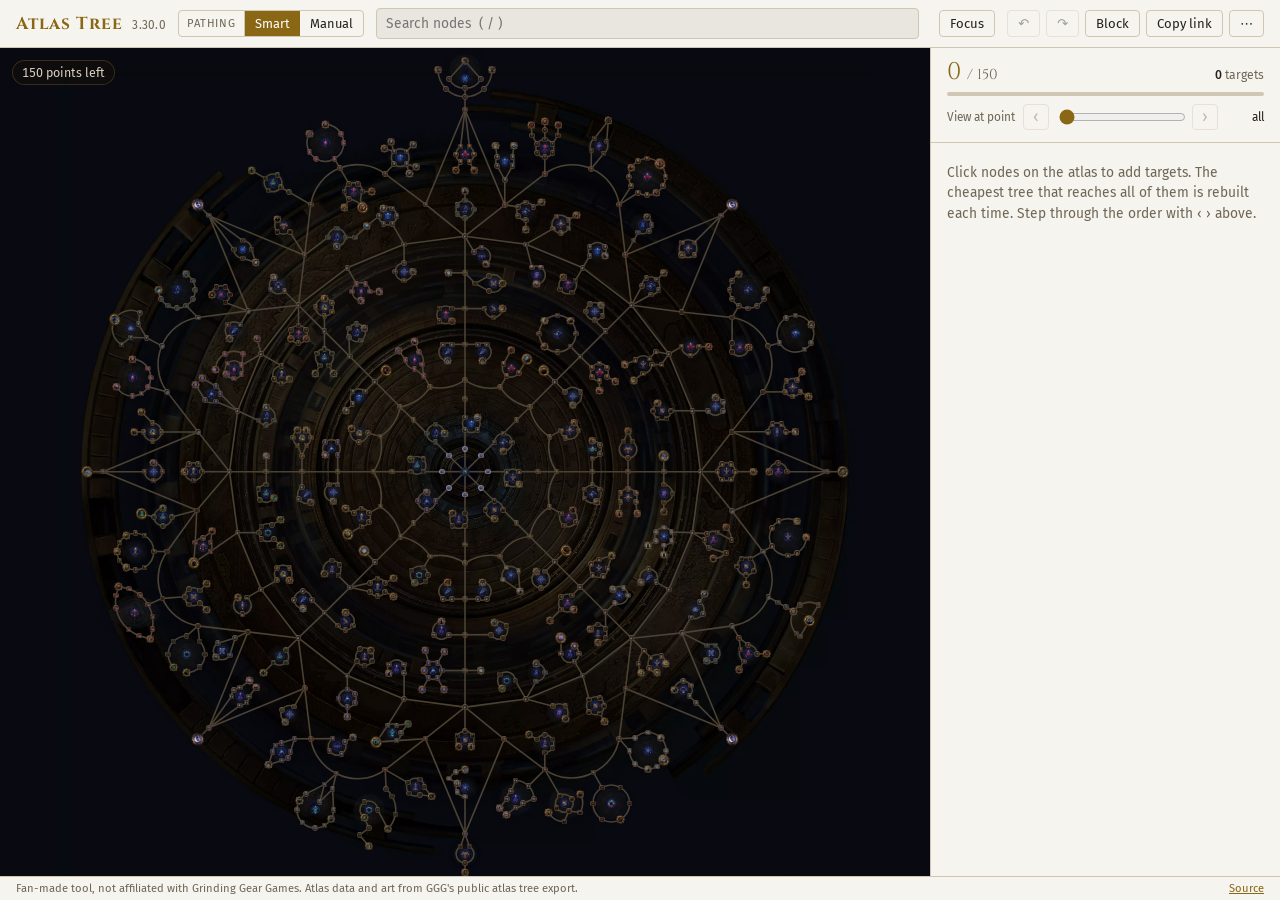
==== atlas-tree.html @ f2e0a2b8 "Show the whole tree again after any change instead of staying on a step Adding or removing targets, " ====
<!doctype html>
<html lang="en">
<head>
<meta charset="utf-8">
<meta name="viewport" content="width=device-width, initial-scale=1, viewport-fit=cover">
<title>Atlas Tree 3.30</title>
<meta name="description" content="Path of Exile atlas passive tree planner: pick the notables you want and the cheapest tree is found automatically.">
<meta name="repo" content="https://github.com/tecspoetools/atlas-planner">

<link rel="preconnect" href="https://fonts.googleapis.com">
<link rel="stylesheet" href="https://fonts.googleapis.com/css2?family=Cinzel:wght@500;700&family=Fira+Sans:ital,wght@0,400;0,500;1,400&display=swap">
<style>
/* Layout: full-bleed canvas atlas + right sidebar (plan / modifiers), bottom sheet on phones.
   The atlas itself stays dark in both themes (the game art is drawn for a dark ground);
   the chrome around it follows the theme. */
:root {
  --bg: #e9e6df; --panel: #f6f4ef; --panel2: #ece8df; --edge: #cfc6b4;
  --text: #24211b; --muted: #6f6656; --gold: #8a6714; --gold-ink: #fff;
  --notable: #8a6714; --keystone: #b2541a; --magic: #3c3cb8; --add: #2e8a55; --drop: #c0392b; --wheel: #8a6714;
  --map: #090910;
  --glass: rgba(18,15,11,.62); --glassedge: rgba(200,162,74,.22);
  --tip-text: #d8cfbf; --tip-muted: #8f8573; --tip-magic: #9a9aff; --tip-notable: #e3c46e; --tip-keystone: #e8833a; --tip-wheel: #f2d48a; --tip-add: #7fd6a0; --tip-drop: #ef7a72;
  --display: "Cinzel", "Trajan Pro", Georgia, serif;
  --body: "Fira Sans", "Segoe UI", system-ui, sans-serif;
}
@media (prefers-color-scheme: dark) {
  :root:not([data-theme="light"]) {
    --bg: #0b0a0c; --panel: #16130f; --panel2: #1d1913; --edge: #3a3226;
    --text: #d8cfbf; --muted: #8f8573; --gold: #c8a24a; --gold-ink: #16130f;
    --notable: #e3c46e; --keystone: #e8833a; --magic: #8f8fff; --add: #7fd6a0; --drop: #e0605a; --wheel: #f2d48a;
    color-scheme: dark;
  }
}
:root[data-theme="dark"] {
  --bg: #0b0a0c; --panel: #16130f; --panel2: #1d1913; --edge: #3a3226;
  --text: #d8cfbf; --muted: #8f8573; --gold: #c8a24a; --gold-ink: #16130f;
  --notable: #e3c46e; --keystone: #e8833a; --magic: #8f8fff; --add: #7fd6a0; --drop: #e0605a; --wheel: #f2d48a;
  color-scheme: dark;
}
* { box-sizing: border-box; }
[hidden] { display: none !important; }
html, body { height: 100%; margin: 0; }
body { background: var(--bg); color: var(--text); font-family: var(--body); font-size: 14px; overflow: hidden; display: flex; flex-direction: column; }
button, input, select { font: inherit; color: inherit; }
kbd { font-family: var(--body); font-size: .72rem; border: 1px solid var(--edge); border-bottom-width: 2px; border-radius: 3px; padding: 0 4px; color: var(--muted); }

header {
  position: relative; display: flex; flex-wrap: wrap; align-items: center; gap: 8px 12px;
  padding-block: 8px; padding-left: max(16px, env(safe-area-inset-left, 0px)); padding-right: max(16px, env(safe-area-inset-right, 0px));
  background: var(--panel); border-bottom: 1px solid var(--edge); z-index: 6;
}
h1 { font-family: var(--display); font-weight: 700; font-size: 1.08rem; letter-spacing: .06em; margin: 0; color: var(--gold); white-space: nowrap; }
h1 small { font-family: var(--body); font-weight: 400; color: var(--muted); font-size: .74rem; letter-spacing: .02em; margin-left: 4px; }
.seg { display: flex; border: 1px solid var(--edge); border-radius: 4px; overflow: hidden; }
.seg button { border: 0; border-radius: 0; padding: 5px 10px; font-size: .8rem; }
.seg button[aria-pressed=true] { background: var(--gold); color: var(--gold-ink); }
.seglbl { font-size: .7rem; text-transform: uppercase; letter-spacing: .08em; color: var(--muted); padding: 0 8px; display: flex; align-items: center; border-right: 1px solid var(--edge); }
.focuswrap { position: relative; }
#focusbtn[aria-pressed=true] { border-color: var(--gold); color: var(--gold); }
#focusbtn b { display: inline-block; min-width: 1.4em; margin-left: 4px; padding: 0 5px; border-radius: 999px; background: var(--gold); color: var(--gold-ink); font-size: .72rem; font-weight: 600; }
.fpop { position: absolute; top: calc(100% + 6px); right: 0; width: min(420px, calc(100vw - 32px)); max-height: min(70vh, 560px); overflow-y: auto; background: var(--panel); border: 1px solid var(--edge); border-radius: 6px; padding: 10px 12px 12px; box-shadow: 0 10px 30px rgba(0,0,0,.25); z-index: 8; display: flex; flex-direction: column; gap: 8px; }
.fhd { display: flex; justify-content: space-between; align-items: center; font-family: var(--display); font-weight: 700; font-size: .76rem; letter-spacing: .08em; text-transform: uppercase; color: var(--gold); }
.fhd button { font-family: var(--body); text-transform: none; letter-spacing: 0; font-weight: 400; padding: 3px 9px; }
.fsub { font-size: .7rem; color: var(--muted); text-transform: uppercase; letter-spacing: .08em; margin-top: 2px; }
.chips label.gen { font-weight: 500; }
.search { flex: 1 1 180px; display: flex; align-items: center; gap: 8px; min-width: 0; }
input[type=search], select { min-width: 0; background: var(--bg); border: 1px solid var(--edge); border-radius: 4px; padding: 6px 9px; font-size: .86rem; }
input[type=search] { flex: 1; }
:focus-visible { outline: 2px solid var(--gold); outline-offset: 1px; }
.hits { font-size: .76rem; color: var(--muted); white-space: nowrap; font-variant-numeric: tabular-nums; }
.btns { display: flex; gap: 6px; }
button { background: transparent; border: 1px solid var(--edge); border-radius: 4px; padding: 5px 10px; font-size: .82rem; cursor: pointer; }
button:hover:not(:disabled) { border-color: var(--gold); color: var(--gold); }
button:disabled { opacity: .4; cursor: default; }
#block[aria-pressed=true] { background: var(--drop); border-color: var(--drop); color: #fff; }
.menu { position: absolute; right: max(16px, env(safe-area-inset-right, 0px)); top: calc(100% + 4px); background: var(--panel); border: 1px solid var(--edge); border-radius: 6px; padding: 6px; display: flex; flex-direction: column; gap: 2px; min-width: 210px; box-shadow: 0 10px 30px rgba(0,0,0,.25); }
.menu button { border: 0; text-align: left; display: flex; justify-content: space-between; align-items: center; padding: 7px 10px; }
.menu button.danger { color: var(--drop); }
.menu a.mi { color: inherit; text-decoration: none; padding: 7px 10px; border-radius: 4px; font-size: .82rem; }
.menu a.mi:hover { color: var(--gold); }

.wrap { flex: 1; min-height: 0; display: flex; }
main { position: relative; flex: 1; min-width: 0; background: var(--map); }
canvas { position: absolute; inset: 0; width: 100%; height: 100%; display: block; cursor: grab; touch-action: none; }
canvas.drag { cursor: grabbing; } canvas.over { cursor: pointer; }
.budget { position: absolute; left: 12px; top: 12px; font-size: .78rem; padding: 4px 9px; border-radius: 999px; background: var(--glass); color: var(--tip-text); border: 1px solid var(--glassedge); pointer-events: none; font-variant-numeric: tabular-nums; }
.budget.over { background: rgba(192,57,43,.85); border-color: transparent; color: #fff; }
.busy { position: absolute; right: 12px; top: 12px; font-size: .74rem; color: var(--tip-muted); background: var(--glass); padding: 3px 8px; border-radius: 3px; }

/* tooltip: always over the dark atlas */
#tip { position: absolute; z-index: 3; width: min(280px, calc(100% - 32px)); pointer-events: none; background: var(--glass); backdrop-filter: blur(3px); -webkit-backdrop-filter: blur(3px); border: 1px solid var(--glassedge); border-radius: 4px; font-size: .78rem; line-height: 1.35; color: var(--tip-text); }
#tip .hd { padding: 5px 9px 4px; display: flex; align-items: baseline; justify-content: space-between; gap: 8px; }
#tip .nm { font-family: var(--display); font-weight: 700; font-size: .86rem; letter-spacing: .02em; }
#tip .ty { font-size: .62rem; text-transform: uppercase; letter-spacing: .1em; color: var(--tip-muted); white-space: nowrap; }
#tip .ty i { font-style: normal; color: var(--tip-wheel); }
#tip .bd { padding: 0 9px 6px; display: flex; flex-direction: column; gap: 3px; }
#tip .bd:empty { display: none; }
#tip .st { color: var(--tip-magic); white-space: pre-line; }
#tip .va { color: var(--tip-magic); white-space: pre-line; padding-left: 8px; border-left: 2px solid var(--glassedge); opacity: .8; }
#tip .va.sel { border-color: var(--tip-notable); opacity: 1; }
#tip .rm { color: var(--tip-muted); font-style: italic; font-size: .72rem; }
#tip .ft { font-size: .7rem; color: var(--tip-muted); padding: 3px 9px 5px; border-top: 1px solid var(--glassedge); }
#tip .ft b { color: var(--tip-add); font-weight: 500; } #tip .ft s { color: var(--tip-drop); text-decoration: none; }
#tip.t-n .nm { color: var(--tip-notable); } #tip.t-k .nm { color: var(--tip-keystone); } #tip.t-m .nm { color: var(--tip-wheel); }
#picker { position: absolute; z-index: 5; width: min(300px, calc(100% - 32px)); background: rgba(18,15,11,.94); border: 1px solid var(--glassedge); border-radius: 6px; padding: 8px; display: flex; flex-direction: column; gap: 5px; color: var(--tip-text); box-shadow: 0 10px 30px rgba(0,0,0,.5); }
#picker .pk-hd { display: flex; justify-content: space-between; align-items: baseline; gap: 8px; padding: 0 2px; }
#picker .pk-hd b { font-family: var(--display); color: var(--tip-notable); font-size: .88rem; }
#picker .pk-hd span { font-size: .62rem; text-transform: uppercase; letter-spacing: .1em; color: var(--tip-muted); }
#picker .pk-base { font-size: .74rem; color: var(--tip-muted); padding: 0 2px 2px; }
#picker .pk-opt { text-align: left; white-space: pre-line; color: var(--tip-magic); border: 1px solid var(--glassedge); background: rgba(255,255,255,.03); font-size: .8rem; line-height: 1.35; padding: 6px 9px; }
#picker .pk-opt:hover, #picker .pk-opt:focus-visible { border-color: var(--tip-notable); color: #c3c3ff; }
#picker .pk-opt.on { border-color: var(--tip-notable); box-shadow: inset 3px 0 0 var(--tip-notable); }
#picker .pk-ft { display: flex; justify-content: flex-end; gap: 6px; margin-top: 2px; }
#picker .pk-ft button { color: var(--tip-muted); border-color: var(--glassedge); font-size: .74rem; padding: 3px 9px; }
#picker .pk-ft .pk-rm { color: var(--tip-drop); margin-right: auto; }
#toast { position: absolute; left: 50%; transform: translateX(-50%); bottom: calc(14px + env(safe-area-inset-bottom, 0px)); background: var(--panel); border: 1px solid var(--gold); color: var(--text); padding: 6px 12px; border-radius: 4px; font-size: .82rem; z-index: 4; }

/* sidebar */
aside { width: 350px; flex: none; background: var(--panel); border-left: 1px solid var(--edge); display: flex; flex-direction: column; min-height: 0; }
.shd { padding: 12px 16px; border-bottom: 1px solid var(--edge); display: flex; flex-direction: column; gap: 8px; }
.ptsrow { display: flex; align-items: baseline; justify-content: space-between; gap: 8px; }
.pts { font-family: var(--display); font-size: 1.5rem; font-variant-numeric: tabular-nums; color: var(--gold); line-height: 1; }
.pts span { font-size: .9rem; color: var(--muted); }
.pts.over { color: var(--drop); }
.meta { font-size: .76rem; color: var(--muted); display: flex; gap: 10px; flex-wrap: wrap; justify-content: flex-end; }
.meta b { color: var(--text); font-weight: 500; }
.bar { height: 4px; background: var(--edge); border-radius: 2px; overflow: hidden; }
.bar i { display: block; height: 100%; width: 0; background: var(--gold); transition: width .2s; }
.bar.over i { background: var(--drop); }
.scrub { display: grid; grid-template-columns: auto auto 1fr auto 3.2em; align-items: center; gap: 8px; font-size: .74rem; color: var(--muted); }
.scrub input { width: 100%; accent-color: var(--gold); }
.scrub output { text-align: right; font-variant-numeric: tabular-nums; color: var(--text); }
.sbody { overflow-y: auto; padding: 6px 16px 24px; flex: 1; min-height: 0; }
.sbody h3 { font-family: var(--display); font-size: .76rem; letter-spacing: .1em; text-transform: uppercase; color: var(--gold); margin: 16px 0 6px; font-weight: 700; display: flex; justify-content: space-between; gap: 8px; }
.sbody h3 span { font-family: var(--body); color: var(--muted); letter-spacing: 0; text-transform: none; font-weight: 400; }
.empty { color: var(--muted); font-size: .86rem; line-height: 1.5; padding: 14px 0; }
.warn { color: var(--drop); font-size: .8rem; }

/* plan list */
.chips { display: flex; flex-wrap: wrap; gap: 5px; }
.chips label { display: inline-flex; align-items: center; gap: 5px; font-size: .76rem; border: 1px solid var(--edge); border-radius: 999px; padding: 3px 9px 3px 6px; cursor: pointer; }
.chips label:has(input:checked) { border-color: var(--gold); color: var(--gold); }
.chips input { accent-color: var(--gold); margin: 0; }
.chips em { font-style: normal; color: var(--muted); font-size: .68rem; }

/* modifiers */
.mod { font-size: .84rem; line-height: 1.4; color: var(--magic); padding: 3px 0; display: flex; gap: 8px; justify-content: space-between; }
.mod em { font-style: normal; color: var(--muted); font-size: .72rem; white-space: nowrap; padding-top: 2px; font-variant-numeric: tabular-nums; }
.ks { font-size: .84rem; padding: 4px 0; }
.ks b { color: var(--keystone); font-family: var(--display); font-weight: 700; font-size: .86rem; display: block; }
.ks div { color: var(--magic); }
.choice { border: 1px solid var(--edge); border-radius: 4px; padding: 8px 10px; margin-bottom: 8px; background: var(--panel2); }
.choice b { color: var(--notable); font-family: var(--display); font-size: .84rem; display: block; margin-bottom: 4px; }
.cbase { font-size: .76rem; color: var(--muted); margin-bottom: 4px; line-height: 1.35; }
.choice label { display: flex; gap: 8px; font-size: .8rem; color: var(--magic); padding: 3px 0; cursor: pointer; line-height: 1.35; }
.choice input { accent-color: var(--gold); margin-top: 2px; flex: none; }

footer { display: flex; justify-content: space-between; gap: 12px; font-size: .7rem; color: var(--muted); background: var(--panel); border-top: 1px solid var(--edge); padding-block: 5px; padding-left: max(16px, env(safe-area-inset-left, 0px)); padding-right: max(16px, env(safe-area-inset-right, 0px)); padding-bottom: max(5px, env(safe-area-inset-bottom, 0px)); }
footer a { color: var(--gold); }

dialog { background: var(--panel); color: var(--text); border: 1px solid var(--edge); border-radius: 8px; max-width: min(520px, calc(100vw - 32px)); padding: 20px 22px; line-height: 1.5; font-size: .88rem; }
dialog::backdrop { background: rgba(0,0,0,.5); }
dialog h2 { font-family: var(--display); color: var(--gold); margin: 0 0 8px; font-size: 1.05rem; letter-spacing: .04em; }
dialog p { margin: 0 0 10px; }
dialog table { border-collapse: collapse; margin: 10px 0 14px; font-size: .82rem; }
dialog td { padding: 3px 10px 3px 0; }
dialog form { text-align: right; }

.sheetbtn { display: none; }
@media (max-width: 900px) {
  aside { position: fixed; left: 0; right: 0; bottom: 0; width: auto; max-height: 64%; border-left: 0; border-top: 1px solid var(--edge); z-index: 7; transform: translateY(calc(100% - 46px - env(safe-area-inset-bottom, 0px))); transition: transform .22s; padding-bottom: env(safe-area-inset-bottom, 0px); box-shadow: 0 -10px 30px rgba(0,0,0,.35); }
  aside.open { transform: none; }
  .shd { padding-left: max(16px, env(safe-area-inset-left, 0px)); padding-right: max(16px, env(safe-area-inset-right, 0px)); cursor: pointer; }
  aside.open .shd { cursor: default; }
  .sbody { padding-left: max(16px, env(safe-area-inset-left, 0px)); padding-right: max(16px, env(safe-area-inset-right, 0px)); }
  footer { display: none; }
  main { margin-bottom: calc(46px + env(safe-area-inset-bottom, 0px)); }
  #tip { left: 12px !important; right: 12px; width: auto; top: auto !important; bottom: 12px; background: rgba(18,15,11,.85); }
  #picker { left: 12px !important; right: 12px; width: auto; top: auto !important; bottom: 12px; }
  .seglbl { display: none; }
}
@media (max-width: 560px) {
  .search { order: 5; flex-basis: 100%; }
  .fpop { position: fixed; left: 16px; right: 16px; top: 120px; width: auto; }
  .btns { margin-left: auto; }
}
@media (prefers-reduced-motion: reduce) { aside, .bar i { transition: none; } }

/* step through the order */
.stepbtn { padding: 0 9px; font-size: 1.05rem; line-height: 1.4; }
.stepinfo { display: flex; align-items: baseline; gap: 6px; font-size: .76rem; color: var(--muted); margin-top: 4px; min-width: 0; }
.stepinfo span { white-space: nowrap; font-variant-numeric: tabular-nums; }
.stepinfo b { font-weight: 500; color: var(--text); overflow: hidden; text-overflow: ellipsis; white-space: nowrap; min-width: 0; }
.stepinfo b.n-n { color: var(--notable); } .stepinfo b.n-k { color: var(--keystone); }
.stepinfo small { white-space: nowrap; font-variant-numeric: tabular-nums; }

/* compare */
.cmpbar { position: absolute; left: 50%; transform: translateX(-50%); top: 48px; display: flex; flex-wrap: wrap; justify-content: center; align-items: center; gap: 4px 12px; max-width: calc(100% - 24px); font-size: .78rem; padding: 6px 8px 6px 14px; border-radius: 999px; background: var(--glass); color: var(--tip-text); border: 1px solid var(--glassedge); font-variant-numeric: tabular-nums; }
.cmpbar b { color: var(--tip-wheel); font-weight: 500; }
.cmpbar .c-here { color: #ff9f5a; } .cmpbar .c-there { color: #6fa8ff; }
.cmpbar button { color: var(--tip-text); border-color: var(--glassedge); padding: 2px 10px; font-size: .74rem; border-radius: 999px; }

/* saved trees dialog */
#treesdlg { width: min(520px, calc(100vw - 32px)); }
#treesdlg h2 + .hint { margin-top: -4px; }
.trow { display: flex; gap: 6px; align-items: center; margin: 0 0 10px; }
.trow input { flex: 1; min-width: 0; }
#treesdlg input[type=text], #treesdlg textarea { background: var(--panel2); border: 1px solid var(--edge); border-radius: 4px; padding: 6px 8px; font-size: .85rem; }
#treesdlg textarea { width: 100%; box-sizing: border-box; resize: vertical; margin-bottom: 6px; font-family: ui-monospace, monospace; font-size: .76rem; }
.trow .msg { flex: 1; font-size: .78rem; color: var(--muted); }
.trow .msg.bad { color: var(--drop); }
.hint { color: var(--muted); font-size: .8rem; }
.saved { list-style: none; margin: 0 0 16px; padding: 0; display: flex; flex-direction: column; gap: 4px; max-height: 40vh; overflow: auto; }
.saved li { display: flex; align-items: center; gap: 8px; padding: 6px 6px 6px 10px; border: 1px solid var(--edge); border-radius: 4px; background: var(--panel2); }
.saved li.empty { color: var(--muted); font-size: .8rem; border-style: dashed; background: transparent; }
.saved .nm { flex: 1; min-width: 0; }
.saved .nm b { display: block; font-weight: 500; overflow: hidden; text-overflow: ellipsis; white-space: nowrap; }
.saved .nm small { color: var(--muted); font-size: .72rem; }
.saved .ctl { display: flex; gap: 4px; }
.saved .ctl button { padding: 3px 8px; font-size: .76rem; }
@media (max-width: 520px) { .saved li { flex-wrap: wrap; } .saved .ctl { width: 100%; justify-content: flex-end; } }
#prefsdlg .chips { margin: 4px 0 16px; }

</style>
</head>
<body>
<header>
  <h1>Atlas Tree <small id="ver">3.30</small></h1>
  <div class="seg" role="group" aria-label="Pathing" title="Smart: the cheapest tree is rebuilt for your targets. Manual: shortest path per click, like in game. (P)">
    <span class="seglbl">Pathing</span>
    <button id="p-smart" type="button" aria-pressed="true">Smart</button>
    <button id="p-manual" type="button" aria-pressed="false">Manual</button>
  </div>
  <div class="search">
    <input id="q" type="search" placeholder="Search nodes  ( / )" autocomplete="off" aria-label="Search nodes">
    <span class="hits" id="hits"></span>
  </div>
  <div class="focuswrap">
    <button id="focusbtn" type="button" aria-haspopup="true" aria-expanded="false" aria-pressed="false" title="Highlight mechanics on the tree">Focus</button>
    <div class="fpop" id="fpop" hidden></div>
  </div>
  <div class="btns">
    <button id="undo" type="button" title="Undo (Ctrl+Z)" aria-label="Undo">↶</button>
    <button id="redo" type="button" title="Redo (Ctrl+Y)" aria-label="Redo">↷</button>
    <button id="block" type="button" aria-pressed="false" title="While on, clicks block nodes so paths avoid them (B)">Block</button>
    <button id="copy" type="button" title="Copy a link to this tree">Copy link</button>
    <button id="more" type="button" aria-haspopup="true" aria-expanded="false" title="More">⋯</button>
  </div>
  <div class="menu" id="menu" hidden>
    <button id="trees" type="button">Saved trees &amp; import…</button>
    <button id="prefsbtn" type="button">Path preferences…</button>
    <button id="fit" type="button">Fit to screen <kbd>F</kbd></button>
    <button id="theme" type="button">Theme: System</button>
    <button id="help" type="button">Shortcuts &amp; help <kbd>?</kbd></button>
    <button id="reset" type="button" class="danger">Reset tree</button>
  </div>
</header>

<div class="wrap">
  <main>
    <canvas id="c" aria-label="Atlas passive tree"></canvas>
    <div id="tip" hidden></div>
    <div id="picker" role="dialog" aria-label="Choose an effect" hidden></div>
    <div id="toast" role="status" hidden></div>
    <div class="budget" id="budget"></div>
    <div class="busy" id="busy" hidden>optimizing…</div>
    <div class="cmpbar" id="cmpbar" role="status" hidden></div>
  </main>

  <aside id="side" aria-label="Points and modifiers">
    <div class="shd">
      <div class="ptsrow">
        <div class="pts" id="pts">0 <span>/ 138</span></div>
        <div class="meta" id="meta"></div>
      </div>
      <div class="bar"><i id="barfill"></i></div>
      <div class="scrub">
        <label for="at">View at point</label>
        <button id="stprev" type="button" class="stepbtn" title="Previous step (←)" aria-label="Previous step">‹</button>
        <input id="at" type="range" min="0" max="0" value="0">
        <button id="stnext" type="button" class="stepbtn" title="Next step (→)" aria-label="Next step">›</button>
        <output id="atv">all</output>
      </div>
      <div class="stepinfo" id="stepinfo" hidden></div>
    </div>
    <div class="sbody">
      <div id="notes"></div>
      <section id="pane-mods" aria-label="Modifiers"></section>
    </div>
  </aside>
</div>

<footer>
  <span>Fan-made tool, not affiliated with Grinding Gear Games. Atlas data and art from GGG's public atlas tree export.</span>
  <a id="repo" href="#" hidden>Source</a>
</footer>

<dialog id="helpdlg">
  <h2>How it works</h2>
  <p><b>Click</b> a node to make it a target. The cheapest tree that reaches every target is rebuilt each time. When two routes cost the same, it takes the one with more of your preferred small passives (⋯ → Path preferences).</p>
  <p><b>Click a target</b> to drop it. <b>Click a node on the path</b> to pin it. <b>Right-click</b> (or Block mode) blocks a node so paths avoid it.</p>
  <p>Prefer the in-game feel? Switch <b>Pathing</b> to <b>Manual</b>: each click takes the shortest path from what you have, and clicking an allocated node refunds it and anything cut off.</p>
  <p>Notables with a choice of effects open a picker when you click them; the summary shows only the effect you chose. Click the notable again to change it.</p>
  <p>Use <b>‹ ›</b> next to <b>View at point</b> (or the arrow keys) to step through your targets in the order you added them, with the points each one costs. Drag the slider to see the tree at any point count.</p>
  <p><b>⋯ → Saved trees</b> keeps named trees in this browser, loads shared links, and compares any of them with the tree you have open.</p>
  <table>
    <tr><td><kbd>/</kbd></td><td>Search</td><td><kbd>F</kbd></td><td>Fit to screen</td></tr>
    <tr><td><kbd>Ctrl</kbd>+<kbd>Z</kbd></td><td>Undo</td><td><kbd>Ctrl</kbd>+<kbd>Y</kbd></td><td>Redo</td></tr>
    <tr><td><kbd>B</kbd></td><td>Block mode</td><td><kbd>O</kbd></td><td>Point numbers on tree</td></tr>
    <tr><td><kbd>P</kbd></td><td>Smart / manual pathing</td><td><kbd>Esc</kbd></td><td>Clear search / close</td></tr>
    <tr><td><kbd>←</kbd> <kbd>→</kbd></td><td>Step through the order</td><td><kbd>Home</kbd></td><td>Show the whole tree</td></tr>
  </table>
  <form method="dialog"><button>Close</button></form>
</dialog>

<dialog id="prefsdlg" aria-labelledby="prefsh">
  <h2 id="prefsh">Path preferences</h2>
  <p class="hint">When two routes cost the same number of points, smart pathing takes the one that passes through more of these small passives.</p>
  <div class="chips" id="prefchips"></div>
  <form method="dialog"><button>Close</button></form>
</dialog>

<dialog id="treesdlg" aria-labelledby="treesh">
  <h2 id="treesh">Saved trees</h2>
  <form id="saveform" class="trow">
    <input id="savename" type="text" placeholder="Name this tree" maxlength="60" aria-label="Tree name" autocomplete="off">
    <button type="submit">Save current</button>
  </form>
  <ul class="saved" id="savedlist"></ul>
  <h2>Load or compare a link</h2>
  <p class="hint">Paste a link from this planner, for example one someone shared with you.</p>
  <textarea id="importtxt" rows="3" aria-label="Tree link" spellcheck="false"></textarea>
  <div class="trow">
    <span id="importmsg" class="msg" role="status"></span>
    <button id="importload" type="button">Load</button>
    <button id="importcmp" type="button">Compare</button>
  </div>
  <form method="dialog"><button>Close</button></form>
</dialog>

<script>window.ATLAS_DATA={"league":{"nodes":{"63753":{"x":-6868.0,"y":-6724.8,"t":"k","nm":"Thorough Exploration","ic":"Art/2DArt/SkillIcons/passives/AtlasTrees/NewAtlasKeystone4.png","st":["If there are fewer than 50 monsters remaining in your Maps, Final Map Bosses\nare Empowered by Wildwood Wisps"],"g":1},"57123":{"x":-6580.0,"y":-6724.8,"t":"p","nm":"Map Modifier Effect","ic":"Art/2DArt/SkillIcons/passives/AtlasTrees/ModifierTier.png","st":["2% increased effect of Explicit Modifiers on your Maps"],"g":2},"23827":{"x":-5674.9,"y":-4077.9,"t":"p","nm":"Searing Exarch Item Chance","ic":"Art/2DArt/SkillIcons/passives/AtlasTrees/TheCleansingFireNode.png","st":["Monsters Influenced by The Searing Exarch in your Maps have 0.2% chance to drop an Item with a Searing Exarch Implicit Modifier"],"g":3,"wh":2},"23887":{"x":-5901.3,"y":-4470.1,"t":"p","nm":"Searing Exarch Item Chance","ic":"Art/2DArt/SkillIcons/passives/AtlasTrees/TheCleansingFireNode.png","st":["Monsters Influenced by The Searing Exarch in your Maps have 0.2% chance to drop an Item with a Searing Exarch Implicit Modifier"],"g":3,"wh":2},"17827":{"x":-5674.9,"y":-3848.0,"t":"p","nm":"Searing Exarch Item Chance","ic":"Art/2DArt/SkillIcons/passives/AtlasTrees/TheCleansingFireNode.png","st":["Monsters Influenced by The Searing Exarch in your Maps have 0.2% chance to drop an Item with a Searing Exarch Implicit Modifier"],"g":3,"wh":2},"27100":{"x":-5753.5,"y":-4293.9,"t":"p","nm":"Searing Exarch Item Chance","ic":"Art/2DArt/SkillIcons/passives/AtlasTrees/TheCleansingFireNode.png","st":["Monsters Influenced by The Searing Exarch in your Maps have 0.2% chance to drop an Item with a Searing Exarch Implicit Modifier"],"g":3,"wh":2},"53603":{"x":-6100.4,"y":-4585.0,"t":"p","nm":"Searing Exarch Item Chance","ic":"Art/2DArt/SkillIcons/passives/AtlasTrees/TheCleansingFireNode.png","st":["Monsters Influenced by The Searing Exarch in your Maps have 0.2% chance to drop an Item with a Searing Exarch Implicit Modifier"],"g":3,"wh":2},"55003":{"x":-6291.9,"y":-4622.5,"t":"n","nm":"The Light of Dawn","ic":"Art/2DArt/SkillIcons/passives/AtlasTrees/TheCleansingFire3.png","st":["50% chance to spawn a Searing Exarch Altar when the Influence of The Searing Exarch first appears in your Maps"],"g":4},"19199":{"x":-5780.9,"y":-9173.8,"t":"p","nm":"Atlas Anomaly Chance","ic":"Art/2DArt/SkillIcons/passives/AtlasTrees/AtlasAnomalies.png","st":["8% increased chance for Atlas Anomalies to manifest in your Maps"],"g":5,"wh":0},"51082":{"x":-5930.8,"y":-9422.3,"t":"p","nm":"Atlas Anomaly Chance","ic":"Art/2DArt/SkillIcons/passives/AtlasTrees/AtlasAnomalies.png","st":["8% increased chance for Atlas Anomalies to manifest in your Maps"],"g":5,"wh":0},"56580":{"x":-5903.6,"y":-9631.4,"t":"p","nm":"Atlas Anomaly Chance","ic":"Art/2DArt/SkillIcons/passives/AtlasTrees/AtlasAnomalies.png","st":["8% increased chance for Atlas Anomalies to manifest in your Maps"],"g":5,"wh":0},"36792":{"x":-6071.1,"y":-9179.3,"t":"p","nm":"Atlas Anomaly Chance","ic":"Art/2DArt/SkillIcons/passives/AtlasTrees/AtlasAnomalies.png","st":["8% increased chance for Atlas Anomalies to manifest in your Maps"],"g":5,"wh":0},"26568":{"x":-6238.6,"y":-9051.2,"t":"p","nm":"Atlas Anomaly Chance","ic":"Art/2DArt/SkillIcons/passives/AtlasTrees/AtlasAnomalies.png","st":["8% increased chance for Atlas Anomalies to manifest in your Maps"],"g":5,"wh":0},"30545":{"x":-6361.2,"y":-9508.8,"t":"k","nm":"Phantom Anomalies","ic":"Art/2DArt/SkillIcons/passives/AtlasTrees/EagonKeystone.png","st":["Atlas Anomalies manifest on completing Shaped Regions instead of on Map Completion\nAtlas Anomalies can manifest from any Quadrant"],"g":5,"wh":0},"64635":{"x":-6071.1,"y":-9341.3,"t":"m","nm":"Atlas Anomalies","ic":"Art/2DArt/SkillIcons/passives/AtlasTrees/AtlasPassiveMasteryAnomalies.png","st":[],"g":5,"wh":0},"16822":{"x":-6039.9,"y":-8109.4,"t":"p","nm":"Breach Rare Monster Chance","ic":"Art/2DArt/SkillIcons/passives/AtlasTrees/NewBreachNode.png","st":["Breaches in your Maps spawn 5% increased Rare Monsters"],"g":6,"wh":1},"11045":{"x":-5872.4,"y":-8154.3,"t":"p","nm":"Breach Rare Monster Chance","ic":"Art/2DArt/SkillIcons/passives/AtlasTrees/NewBreachNode.png","st":["Breaches in your Maps spawn 5% increased Rare Monsters"],"g":6,"wh":1},"2328":{"x":-5749.8,"y":-8276.9,"t":"p","nm":"Additional Unstable Breach Chance","ic":"Art/2DArt/SkillIcons/passives/AtlasTrees/NewBreachNode.png","st":["Your Maps which contain Unstable Breaches have 8% chance to contain an additional Unstable Breach"],"g":6,"wh":1},"22689":{"x":-5704.9,"y":-8444.4,"t":"p","nm":"Additional Unstable Breach Chance","ic":"Art/2DArt/SkillIcons/passives/AtlasTrees/NewBreachNode.png","st":["Your Maps which contain Unstable Breaches have 8% chance to contain an additional Unstable Breach"],"g":6,"wh":1},"28834":{"x":-5749.8,"y":-8611.9,"t":"p","nm":"Additional Unstable Breach Chance","ic":"Art/2DArt/SkillIcons/passives/AtlasTrees/NewBreachNode.png","st":["Your Maps which contain Unstable Breaches have 8% chance to contain an additional Unstable Breach"],"g":6,"wh":1},"3204":{"x":-6330.0,"y":-8276.9,"t":"n","nm":"Multiple Fronts","ic":"Art/2DArt/SkillIcons/passives/AtlasTrees/NewBreachNotable3.png","st":["Unstable Breaches in your Maps are 10% faster for each Unstable Breach already opened\nMonsters from Unstable Breaches in your Maps have increased Difficulty and Reward for each Breach already opened"],"g":6,"wh":1},"14287":{"x":-6039.9,"y":-8779.4,"t":"n","nm":"Massing Forces","ic":"Art/2DArt/SkillIcons/passives/AtlasTrees/NewBreachKeystoneUnstable.png","st":["Your Maps which contain Unstable Breaches have 10% chance to contain two additional Unstable Breaches","Your Maps which contain Unstable Breaches have 5% chance to contain three additional Unstable Breaches","Your Maps which contain Unstable Breaches have 1% chance to contain ten additional Unstable Breaches"],"g":6,"wh":1},"21368":{"x":-6039.9,"y":-8444.4,"t":"m","nm":"Breach","ic":"Art/2DArt/SkillIcons/passives/AtlasTrees/AtlasPassiveMasteryBreach.png","st":[],"g":6,"wh":1},"65499":{"x":-6003.7,"y":-4146.1,"t":"m","nm":"The Searing Exarch","ic":"Art/2DArt/SkillIcons/passives/AtlasTrees/AtlasPassiveMasteryCleansingFire.png","st":[],"g":7,"wh":2},"59998":{"x":-5817.4,"y":-5555.2,"t":"p","nm":"Blighted Map Reward Chance","ic":"Art/2DArt/SkillIcons/passives/AtlasTrees/BlightNode1.png","st":["Blight Chests in your Maps have 15% more chance to contain Blighted Maps"],"g":8,"wh":3},"16917":{"x":-5984.9,"y":-5600.1,"t":"p","nm":"Blighted Map Reward Chance","ic":"Art/2DArt/SkillIcons/passives/AtlasTrees/BlightNode1.png","st":["Blight Chests in your Maps have 15% more chance to contain Blighted Maps"],"g":8,"wh":3},"8522":{"x":-6275.0,"y":-5097.6,"t":"p","nm":"Additional Blight Chest Chance","ic":"Art/2DArt/SkillIcons/passives/AtlasTrees/BlightNode1.png","st":["Lanes of Blight Encounters in your Maps have 5% chance for an additional Reward Chest"],"g":8,"wh":3},"28480":{"x":-6275.0,"y":-5432.6,"t":"p","nm":"Additional Blight Chest Chance","ic":"Art/2DArt/SkillIcons/passives/AtlasTrees/BlightNode1.png","st":["Lanes of Blight Encounters in your Maps have 5% chance for an additional Reward Chest"],"g":8,"wh":3},"723":{"x":-5984.9,"y":-4930.1,"t":"p","nm":"Additional Blight Chest Reward Chance","ic":"Art/2DArt/SkillIcons/passives/AtlasTrees/BlightNode1.png","st":["8% chance for Blight Chests to contain an additional Reward"],"g":8,"wh":3},"6686":{"x":-5817.4,"y":-4975.0,"t":"p","nm":"Additional Blight Chest Reward Chance","ic":"Art/2DArt/SkillIcons/passives/AtlasTrees/BlightNode1.png","st":["8% chance for Blight Chests to contain an additional Reward"],"g":8,"wh":3},"42521":{"x":-5649.9,"y":-5265.1,"t":"p","nm":"Additional Blight Chest Reward Chance","ic":"Art/2DArt/SkillIcons/passives/AtlasTrees/BlightNode1.png","st":["8% chance for Blight Chests to contain an additional Reward"],"g":8,"wh":3},"4936":{"x":-6152.4,"y":-4975.0,"t":"n","nm":"Mycelial Swarm","ic":"Art/2DArt/SkillIcons/passives/AtlasTrees/BlightNotable4.png","st":["Blight Lanes in your Maps have +15% Surpassing Chance to have\nan additional reward per Lane in Blight encounter"],"g":8,"wh":3},"59522":{"x":-6319.9,"y":-5265.1,"t":"n","nm":"Epidemiology","ic":"Art/2DArt/SkillIcons/passives/AtlasTrees/BlightedLands.png","st":["Varieties of Items contained in 5 Blight Chests in your Maps are Lucky"],"g":8,"wh":3},"35017":{"x":-6152.4,"y":-5555.2,"t":"n","nm":"Biological Vector","ic":"Art/2DArt/SkillIcons/passives/AtlasTrees/BlightInfectedMap.png","st":["Blight Chests in your Maps have 60% more chance to contain Blighted Maps","30% chance for Blighted Maps found in your Maps to have 3 additional random Anointments"],"g":8,"wh":3},"43214":{"x":-5984.9,"y":-5265.1,"t":"m","nm":"Blight","ic":"Art/2DArt/SkillIcons/passives/AtlasTrees/AtlasPassiveMasteryBlight.png","st":[],"g":8,"wh":3},"45404":{"x":-5875.4,"y":-7817.5,"t":"n","nm":"Secrets Unveiled","ic":"Art/2DArt/SkillIcons/passives/AtlasTrees/JunNotable4.png","st":[],"g":9,"va":[["Immortal Syndicate Members in your Maps have 25% chance to\ndrop an additional Double-Veiled Item"],["4% chance for Veiled Items found in your Maps to drop as Allflames instead"]],"wh":4},"62654":{"x":-5872.1,"y":-5957.6,"t":"k","nm":"Speaker of the Dead","ic":"Art/2DArt/SkillIcons/passives/AtlasTrees/SpeakeroftheDead.png","st":["Tormented Spirits in your Maps can Possess Players for 30 seconds\nTormented Spirits in your Maps cannot Possess Monsters"],"g":10,"rm":["(Players can Touch up to 50 nearby normal or magic Monsters for each Tormented Spirit Possessing them)"],"wh":6},"54499":{"x":-5714.9,"y":-3667.1,"t":"n","nm":"Baptised by Fire","ic":"Art/2DArt/SkillIcons/passives/AtlasTrees/TheCleansingFire1.png","st":["Your Maps have 10% chance to award double progress towards encountering The Searing Exarch"],"g":11},"59859":{"x":-5914.2,"y":-3725.6,"t":"p","nm":"Searing Exarch Influence Pack Size","ic":"Art/2DArt/SkillIcons/passives/AtlasTrees/TheCleansingFireNode.png","st":["Monster Packs Influenced by The Searing Exarch in your Maps have 5% increased Pack Size"],"g":12,"wh":2},"36483":{"x":-6113.3,"y":-3840.6,"t":"p","nm":"Searing Exarch Influence Pack Size","ic":"Art/2DArt/SkillIcons/passives/AtlasTrees/TheCleansingFireNode.png","st":["Monster Packs Influenced by The Searing Exarch in your Maps have 5% increased Pack Size"],"g":12,"wh":2},"12102":{"x":-6339.7,"y":-4232.7,"t":"p","nm":"Searing Exarch Influence Pack Size","ic":"Art/2DArt/SkillIcons/passives/AtlasTrees/TheCleansingFireNode.png","st":["Monster Packs Influenced by The Searing Exarch in your Maps have 5% increased Pack Size"],"g":12,"wh":2},"57451":{"x":-6339.7,"y":-4462.6,"t":"p","nm":"Searing Exarch Influence Pack Size","ic":"Art/2DArt/SkillIcons/passives/AtlasTrees/TheCleansingFireNode.png","st":["Monster Packs Influenced by The Searing Exarch in your Maps have 5% increased Pack Size"],"g":12,"wh":2},"23632":{"x":-5833.7,"y":-7451.9,"t":"p","nm":"Betrayal Veiled Item Chance","ic":"Art/2DArt/SkillIcons/passives/AtlasTrees/JunNode1.png","st":["Immortal Syndicate Members in your Maps have 8% chance to\ndrop an additional Veiled Item"],"g":13,"wh":4},"10660":{"x":-5671.7,"y":-7289.9,"t":"p","nm":"Betrayal Veiled Item Chance","ic":"Art/2DArt/SkillIcons/passives/AtlasTrees/JunNode1.png","st":["Immortal Syndicate Members in your Maps have 8% chance to\ndrop an additional Veiled Item"],"g":13,"wh":4},"57793":{"x":-5509.7,"y":-7451.9,"t":"p","nm":"Betrayal Veiled Item Chance","ic":"Art/2DArt/SkillIcons/passives/AtlasTrees/JunNode1.png","st":["Immortal Syndicate Members in your Maps have 8% chance to\ndrop an additional Veiled Item"],"g":13,"wh":4},"61132":{"x":-5671.7,"y":-7613.9,"t":"p","nm":"Betrayal Veiled Item Chance","ic":"Art/2DArt/SkillIcons/passives/AtlasTrees/JunNode1.png","st":["Immortal Syndicate Members in your Maps have 8% chance to\ndrop an additional Veiled Item"],"g":13,"wh":4},"56172":{"x":-6006.7,"y":-7451.9,"t":"n","nm":"Head of the Snake","ic":"Art/2DArt/SkillIcons/passives/AtlasTrees/JunNotable5.png","st":["Immortal Syndicate Members in your Maps are 100% more likely\nto be accompanied by their Leader","Immortal Syndicate Leaders in your Maps drop an additional Veiled Item"],"g":13,"wh":4},"49894":{"x":-5671.7,"y":-7451.9,"t":"m","nm":"Betrayal","ic":"Art/2DArt/SkillIcons/passives/AtlasTrees/AtlasPassiveMasteryJun.png","st":[],"g":13,"wh":4},"16315":{"x":-5654.5,"y":-6724.8,"t":"m","nm":"Maps","ic":"Art/2DArt/SkillIcons/passives/AtlasTrees/AtlasPassiveMasteryMap.png","st":[],"g":14,"wh":5},"58167":{"x":-5654.5,"y":-6562.8,"t":"p","nm":"Map Pack Size","ic":"Art/2DArt/SkillIcons/passives/AtlasTrees/ItemQuantity.png","st":["1% increased Pack Size in your Maps"],"g":14,"wh":5},"10944":{"x":-5492.5,"y":-6724.8,"t":"p","nm":"Map Pack Size","ic":"Art/2DArt/SkillIcons/passives/AtlasTrees/ItemQuantity.png","st":["1% increased Pack Size in your Maps"],"g":14,"wh":5},"37913":{"x":-5816.5,"y":-6724.8,"t":"p","nm":"Map Pack Size","ic":"Art/2DArt/SkillIcons/passives/AtlasTrees/ItemQuantity.png","st":["1% increased Pack Size in your Maps"],"g":14,"wh":5},"25273":{"x":-5654.5,"y":-6886.8,"t":"n","nm":"Invasive Adversaries","ic":"Art/2DArt/SkillIcons/passives/AtlasTrees/AtlasDifficultMonstersNotable.png","st":["6% increased effect of Explicit Modifiers on your Maps","Your Maps contain 10% more Monster Packs consisting of difficult and rewarding Monsters"],"g":14,"wh":5},"36820":{"x":-5500.5,"y":-9026.0,"t":"p","nm":"Map Magic Monsters","ic":"Art/2DArt/SkillIcons/passives/AtlasTrees/NewAtlasKeystone4.png","st":["3% increased number of Magic Monsters in your Maps"],"g":15},"46214":{"x":-5490.6,"y":-4408.4,"t":"p","nm":"Map Rare Monsters","ic":"Art/2DArt/SkillIcons/passives/AtlasTrees/RareMonstersnode.png","st":["3% increased number of Rare Monsters in your Maps"],"g":16},"46562":{"x":-5481.2,"y":-5896.3,"t":"m","nm":"Torment","ic":"Art/2DArt/SkillIcons/passives/AtlasTrees/AtlasPassiveMasteryTorment.png","st":[],"g":17,"wh":6},"875":{"x":-5481.2,"y":-6058.3,"t":"n","nm":"Exodus of Souls","ic":"Art/2DArt/SkillIcons/passives/AtlasTrees/TormentNode1.png","st":["10% chance for a Tormented Spirit in your Tier 16 Maps to\nbe replaced by a Tormented Procurator"],"g":17,"wh":6},"45514":{"x":-5643.2,"y":-5896.3,"t":"p","nm":"Tormented Spirit Chance","ic":"Art/2DArt/SkillIcons/passives/AtlasTrees/TormentNode1.png","st":["Your Maps have +25% Surpassing Chance to be haunted by a Tormented Spirit"],"g":17,"wh":6},"20144":{"x":-5481.2,"y":-5734.3,"t":"p","nm":"Tormented Spirit Chance","ic":"Art/2DArt/SkillIcons/passives/AtlasTrees/TormentNode1.png","st":["Your Maps have +25% Surpassing Chance to be haunted by a Tormented Spirit"],"g":17,"wh":6},"62484":{"x":-5319.2,"y":-5896.3,"t":"p","nm":"Tormented Spirit Chance","ic":"Art/2DArt/SkillIcons/passives/AtlasTrees/TormentNode1.png","st":["Your Maps have +25% Surpassing Chance to be haunted by a Tormented Spirit"],"g":17,"wh":6},"30402":{"x":-5405.1,"y":-8184.5,"t":"p","nm":"Map Magic Monsters","ic":"Art/2DArt/SkillIcons/passives/AtlasTrees/NewAtlasKeystone4.png","st":["3% increased number of Magic Monsters in your Maps"],"g":18},"5338":{"x":-5405.1,"y":-5265.1,"t":"p","nm":"Map Rare Monsters","ic":"Art/2DArt/SkillIcons/passives/AtlasTrees/RareMonstersnode.png","st":["3% increased number of Rare Monsters in your Maps"],"g":19},"19883":{"x":-4890.1,"y":-10050.7,"t":"p","nm":"Sacred Flora Wisp Quantity","ic":"Art/2DArt/SkillIcons/passives/AtlasTrees/HarvestNode.png","st":["10% increased Wildwood Wisps spread by Sacred Flora in your Maps"],"g":20,"wh":7},"58007":{"x":-5392.6,"y":-9760.6,"t":"p","nm":"Sacred Flora Chance","ic":"Art/2DArt/SkillIcons/passives/AtlasTrees/HarvestNode.png","st":["Your Maps have +15% Surpassing Chance to contain Sacred Flora"],"g":20,"wh":7},"62435":{"x":-5515.2,"y":-9883.2,"t":"p","nm":"Sacred Flora Chance","ic":"Art/2DArt/SkillIcons/passives/AtlasTrees/HarvestNode.png","st":["Your Maps have +15% Surpassing Chance to contain Sacred Flora"],"g":20,"wh":7},"53175":{"x":-5057.6,"y":-10340.8,"t":"n","nm":"Bountiful Harvest","ic":"Art/2DArt/SkillIcons/passives/AtlasTrees/HarvestNotable2.png","st":["Sacred Fauna in your Maps grant 100% increased Experience","Sacred Flora in your Maps spreads Wildwood Wisps to 30% increased Monsters"],"g":20,"wh":7},"22721":{"x":-4934.9,"y":-9883.2,"t":"p","nm":"Sacred Flora Wisp Quantity","ic":"Art/2DArt/SkillIcons/passives/AtlasTrees/HarvestNode.png","st":["10% increased Wildwood Wisps spread by Sacred Flora in your Maps"],"g":20,"wh":7},"39276":{"x":-5560.1,"y":-10050.7,"t":"n","nm":"Rich Soil","ic":"Art/2DArt/SkillIcons/passives/AtlasTrees/HarvestNotable1.png","st":["Explicit Modifiers on Sacred Flora in your Maps have 50% increased effect"],"g":20,"wh":7},"11226":{"x":-5057.6,"y":-9760.6,"t":"p","nm":"Sacred Flora Chance","ic":"Art/2DArt/SkillIcons/passives/AtlasTrees/HarvestNode.png","st":["Your Maps have +15% Surpassing Chance to contain Sacred Flora"],"g":20,"wh":7},"50843":{"x":-5225.1,"y":-9715.7,"t":"p","nm":"Sacred Flora Chance","ic":"Art/2DArt/SkillIcons/passives/AtlasTrees/HarvestNode.png","st":["Your Maps have +15% Surpassing Chance to contain Sacred Flora"],"g":20,"wh":7},"21895":{"x":-4934.9,"y":-10218.2,"t":"p","nm":"Sacred Flora Wisp Quantity","ic":"Art/2DArt/SkillIcons/passives/AtlasTrees/HarvestNode.png","st":["10% increased Wildwood Wisps spread by Sacred Flora in your Maps"],"g":20,"wh":7},"3643":{"x":-5225.1,"y":-10050.7,"t":"m","nm":"Sacred Flora","ic":"Art/2DArt/SkillIcons/passives/AtlasTrees/AtlasPassiveMasteryHarvest.png","st":[],"g":20,"wh":7},"59712":{"x":-5384.1,"y":-3385.2,"t":"p","nm":"Abyssal Monster Rarity","ic":"Art/2DArt/SkillIcons/passives/AtlasTrees/AbyssNode1.png","st":["Abyssal Monsters in your Maps have 8% increased Item Rarity"],"g":21,"wh":8},"57742":{"x":-5286.0,"y":-3622.1,"t":"p","nm":"Abyssal Monster Rarity","ic":"Art/2DArt/SkillIcons/passives/AtlasTrees/AbyssNode1.png","st":["Abyssal Monsters in your Maps have 8% increased Item Rarity"],"g":21,"wh":8},"58691":{"x":-5049.1,"y":-3720.2,"t":"p","nm":"Abyssal Monster Rarity","ic":"Art/2DArt/SkillIcons/passives/AtlasTrees/AbyssNode1.png","st":["Abyssal Monsters in your Maps have 8% increased Item Rarity"],"g":21,"wh":8},"1794":{"x":-4812.2,"y":-3148.3,"t":"p","nm":"Abyss Additional Pit Chance","ic":"Art/2DArt/SkillIcons/passives/AtlasTrees/AbyssNode1.png","st":["Abysses in your Maps have 15% Surpassing Chance to contain an additional Pit"],"g":21,"wh":8},"4749":{"x":-4714.1,"y":-3385.2,"t":"p","nm":"Abyss Additional Pit Chance","ic":"Art/2DArt/SkillIcons/passives/AtlasTrees/AbyssNode1.png","st":["Abysses in your Maps have 15% Surpassing Chance to contain an additional Pit"],"g":21,"wh":8},"31685":{"x":-4812.2,"y":-3622.1,"t":"p","nm":"Abyss Additional Pit Chance","ic":"Art/2DArt/SkillIcons/passives/AtlasTrees/AbyssNode1.png","st":["Abysses in your Maps have 15% Surpassing Chance to contain an additional Pit"],"g":21,"wh":8},"36900":{"x":-5049.1,"y":-3050.2,"t":"n","nm":"Subterranean Treasures","ic":"Art/2DArt/SkillIcons/passives/AtlasTrees/AbyssNotable6.png","st":["Abysses in your Maps can spawn Abyssal Weavings instead of Abyssal Troves","Abyss Pits in your Maps are twice as likely to have Rewards"],"g":21,"wh":8},"19806":{"x":-5286.0,"y":-3148.3,"t":"n","nm":"Lightless Chasm","ic":"Art/2DArt/SkillIcons/passives/AtlasTrees/AbyssNotable3.png","st":["Abyss Chasms in your Maps spawn 150% increased Monsters per fed Soul"],"g":21,"wh":8},"59968":{"x":-5049.1,"y":-3385.2,"t":"m","nm":"Abyss","ic":"Art/2DArt/SkillIcons/passives/AtlasTrees/AtlasPassiveMasteryAbyss.png","st":[],"g":21,"wh":8},"50361":{"x":-5005.5,"y":-6865.1,"t":"p","nm":"Blight Monster Count","ic":"Art/2DArt/SkillIcons/passives/AtlasTrees/BlightNode1.png","st":["Blight Encounters in your Maps spawn 8% increased Non-Unique Monsters"],"g":22,"wh":9},"16392":{"x":-4843.5,"y":-6865.1,"t":"p","nm":"Blight Monster Count","ic":"Art/2DArt/SkillIcons/passives/AtlasTrees/BlightNode1.png","st":["Blight Encounters in your Maps spawn 8% increased Non-Unique Monsters"],"g":22,"wh":9},"64819":{"x":-4762.5,"y":-6724.8,"t":"p","nm":"Blight Monster Count","ic":"Art/2DArt/SkillIcons/passives/AtlasTrees/BlightNode1.png","st":["Blight Encounters in your Maps spawn 6% increased Non-Unique Monsters"],"g":22,"wh":9},"9277":{"x":-4924.5,"y":-6562.8,"t":"p","nm":"Blight Monster Rarity","ic":"Art/2DArt/SkillIcons/passives/AtlasTrees/BlightNode1.png","st":["Blight Monsters in your Maps have 6% increased Item Rarity"],"g":22,"wh":9},"35330":{"x":-5086.5,"y":-6724.8,"t":"n","nm":"Immunosuppression","ic":"Art/2DArt/SkillIcons/passives/AtlasTrees/BlightNotable1.png","st":["Each Empowering Tower in your Maps grants Blighted Monsters\nin range increased Difficulty and Reward"],"g":22,"wh":9},"58512":{"x":-4924.5,"y":-6724.8,"t":"m","nm":"Blight","ic":"Art/2DArt/SkillIcons/passives/AtlasTrees/AtlasPassiveMasteryBlight.png","st":[],"g":22,"wh":9},"3333":{"x":-4920.7,"y":-4438.3,"t":"m","nm":"Rare Monsters","ic":"Art/2DArt/SkillIcons/passives/AtlasTrees/AtlasPassiveMasteryRareMonsters.png","st":[],"g":23,"wh":10},"9959":{"x":-4806.1,"y":-4323.7,"t":"p","nm":"Map Rare Monsters","ic":"Art/2DArt/SkillIcons/passives/AtlasTrees/RareMonstersnode.png","st":["5% increased number of Rare Monsters in your Maps"],"g":23,"wh":10},"16735":{"x":-4806.1,"y":-4552.9,"t":"p","nm":"Map Rare Monsters","ic":"Art/2DArt/SkillIcons/passives/AtlasTrees/RareMonstersnode.png","st":["5% increased number of Rare Monsters in your Maps"],"g":23,"wh":10},"39380":{"x":-4683.8,"y":-4675.2,"t":"n","nm":"Seeing Double","ic":"Art/2DArt/SkillIcons/passives/AtlasTrees/RareMonstersnotable.png","st":["3 Rare Monsters in each of your Maps are Duplicated"],"g":23,"wh":10},"16298":{"x":-4683.8,"y":-4201.4,"t":"n","nm":"Imperfect Reflections","ic":"Art/2DArt/SkillIcons/passives/AtlasTrees/RareMonstersnode.png","st":["Your Maps contain 3 additional Packs with Mirrored Rare Monsters"],"g":23,"wh":10},"17492":{"x":-5082.7,"y":-4438.3,"t":"p","nm":"Map Rare Monsters","ic":"Art/2DArt/SkillIcons/passives/AtlasTrees/RareMonstersnode.png","st":["5% increased number of Rare Monsters in your Maps"],"g":23,"wh":10},"54012":{"x":-5001.7,"y":-4578.6,"t":"p","nm":"Map Rare Monsters","ic":"Art/2DArt/SkillIcons/passives/AtlasTrees/RareMonstersnode.png","st":["5% increased number of Rare Monsters in your Maps"],"g":23,"wh":10},"46865":{"x":-5001.7,"y":-4298.0,"t":"p","nm":"Map Rare Monsters","ic":"Art/2DArt/SkillIcons/passives/AtlasTrees/RareMonstersnode.png","st":["5% increased number of Rare Monsters in your Maps"],"g":23,"wh":10},"63608":{"x":-4862.6,"y":-6018.7,"t":"p","nm":"Map Rare Monsters","ic":"Art/2DArt/SkillIcons/passives/AtlasTrees/RareMonstersnode.png","st":["3% increased number of Rare Monsters in your Maps"],"g":24},"17000":{"x":-4844.0,"y":-11611.3,"t":"w","nm":"Mortal Gateway","ic":"Art/2DArt/SkillIcons/passives/MasteryBlank.png","st":["Connects to Mortal Gateway"],"g":25,"rm":["(Allocating a Gateway allows you to allocate Atlas Passive Skills from its connected Gateway)"]},"2017":{"x":-4844.0,"y":-1838.3,"t":"w","nm":"Cryptic Gateway","ic":"Art/2DArt/SkillIcons/passives/MasteryBlank.png","st":["Connects to Cryptic Gateway"],"g":26,"rm":["(Allocating a Gateway allows you to allocate Atlas Passive Skills from its connected Gateway)"]},"34925":{"x":-4841.7,"y":-9544.7,"t":"p","nm":"Map Magic Monsters","ic":"Art/2DArt/SkillIcons/passives/AtlasTrees/NewAtlasKeystone4.png","st":["3% increased number of Magic Monsters in your Maps"],"g":27},"7771":{"x":-4841.7,"y":-3904.9,"t":"p","nm":"Map Rare Monsters","ic":"Art/2DArt/SkillIcons/passives/AtlasTrees/RareMonstersnode.png","st":["3% increased number of Rare Monsters in your Maps"],"g":28},"16780":{"x":-4837.4,"y":-7451.9,"t":"p","nm":"Map Magic Monsters","ic":"Art/2DArt/SkillIcons/passives/AtlasTrees/NewAtlasKeystone4.png","st":["3% increased number of Magic Monsters in your Maps"],"g":29},"46891":{"x":-4749.7,"y":-5511.9,"t":"p","nm":"Searing Exarch Influence Pack Size","ic":"Art/2DArt/SkillIcons/passives/AtlasTrees/TheCleansingFireNode.png","st":["Monster Packs Influenced by The Searing Exarch in your Maps have 5% increased Pack Size"],"g":30,"wh":11},"58236":{"x":-4890.0,"y":-5430.9,"t":"p","nm":"Searing Exarch Influence Pack Size","ic":"Art/2DArt/SkillIcons/passives/AtlasTrees/TheCleansingFireNode.png","st":["Monster Packs Influenced by The Searing Exarch in your Maps have 5% increased Pack Size"],"g":30,"wh":11},"56397":{"x":-4609.4,"y":-5430.9,"t":"p","nm":"Searing Exarch Influence Pack Size","ic":"Art/2DArt/SkillIcons/passives/AtlasTrees/TheCleansingFireNode.png","st":["Monster Packs Influenced by The Searing Exarch in your Maps have 5% increased Pack Size"],"g":30,"wh":11},"37260":{"x":-4609.4,"y":-5268.9,"t":"p","nm":"Searing Exarch Influence Pack Size","ic":"Art/2DArt/SkillIcons/passives/AtlasTrees/TheCleansingFireNode.png","st":["Monster Packs Influenced by The Searing Exarch in your Maps have 5% increased Pack Size"],"g":30,"wh":11},"37197":{"x":-4582.2,"y":-5640.0,"t":"n","nm":"Word of the Exarch","ic":"Art/2DArt/SkillIcons/passives/AtlasTrees/TheCleansingFire4.png","st":["Eldritch Embers found in your Maps influenced by The Searing Exarch have 10% chance to be Duplicated","Monster Packs Influenced by The Searing Exarch in your Maps have 2% chance to contain an additional Possessing Flame Wraith"],"g":30,"wh":11},"48336":{"x":-4917.2,"y":-5059.8,"t":"k","nm":"Wrath of the Cosmos","ic":"Art/2DArt/SkillIcons/passives/WrathOfTheCosmosKeystone.png","st":["Eldritch Altars Influenced by The Searing Exarch have 50% chance to have an additional Upside","Eldritch Altars Influenced by The Searing Exarch which have an additional Upside have 100% increased Effect of Downsides"],"g":30,"wh":11},"54192":{"x":-4749.7,"y":-5349.9,"t":"m","nm":"The Searing Exarch","ic":"Art/2DArt/SkillIcons/passives/AtlasTrees/AtlasPassiveMasteryCleansingFire.png","st":[],"g":30,"wh":11},"2929":{"x":-4640.3,"y":-11407.7,"t":"p","nm":"Map Modifier Effect","ic":"Art/2DArt/SkillIcons/passives/AtlasTrees/ModifierTier.png","st":["2% increased effect of Explicit Modifiers on your Maps"],"g":31},"31171":{"x":-4640.3,"y":-2042.0,"t":"p","nm":"Map Modifier Effect","ic":"Art/2DArt/SkillIcons/passives/AtlasTrees/ModifierTier.png","st":["2% increased effect of Explicit Modifiers on your Maps"],"g":32},"11021":{"x":-4884.7,"y":-8315.0,"t":"n","nm":"Recrystallisation","ic":"Art/2DArt/SkillIcons/passives/AtlasTrees/EssenceNode2.png","st":["Imprisoned Monsters in your Maps can be Corrupted an additional time"],"g":33,"wh":12},"40027":{"x":-4513.5,"y":-8007.2,"t":"p","nm":"Essence Chance","ic":"Art/2DArt/SkillIcons/passives/AtlasTrees/EssenceNode2.png","st":["Your Maps have +25% Surpassing Chance to contain an Imprisoned Monster"],"g":33,"wh":12},"61220":{"x":-4709.1,"y":-8033.0,"t":"p","nm":"Essence Chance","ic":"Art/2DArt/SkillIcons/passives/AtlasTrees/EssenceNode2.png","st":["Your Maps have +25% Surpassing Chance to contain an Imprisoned Monster"],"g":33,"wh":12},"33193":{"x":-4513.5,"y":-8287.8,"t":"p","nm":"Essence Chance","ic":"Art/2DArt/SkillIcons/passives/AtlasTrees/EssenceNode2.png","st":["Your Maps have +25% Surpassing Chance to contain an Imprisoned Monster"],"g":33,"wh":12},"48502":{"x":-4432.5,"y":-8147.5,"t":"p","nm":"Essence Chance","ic":"Art/2DArt/SkillIcons/passives/AtlasTrees/EssenceNode2.png","st":["Your Maps have +25% Surpassing Chance to contain an Imprisoned Monster"],"g":33,"wh":12},"17158":{"x":-4762.0,"y":-8437.7,"t":"n","nm":"Commensurate Corruption","ic":"Art/2DArt/SkillIcons/passives/AtlasTrees/EssenceNode2.png","st":["Using a Vaal Orb on Imprisoned Monsters in your Maps replaces all Essences with one of the Essences on the Imprisoned Monster"],"g":33,"wh":12},"62925":{"x":-4594.5,"y":-8147.5,"t":"m","nm":"Essence","ic":"Art/2DArt/SkillIcons/passives/AtlasTrees/AtlasPassiveMasteryEssence.png","st":[],"g":33,"wh":12},"62476":{"x":-4260.2,"y":-9961.4,"t":"p","nm":"Beyond Chance","ic":"Art/2DArt/SkillIcons/passives/AtlasTrees/BeyondNode1.png","st":["Your Maps have 20% increased chance to contain a Demonic Evocator"],"g":34,"wh":13},"43055":{"x":-4584.2,"y":-9961.4,"t":"n","nm":"Scent of Blood","ic":"Art/2DArt/SkillIcons/passives/AtlasTrees/BeyondNotable2.png","st":["Your Maps have 60% increased chance to contain a Demonic Evocator"],"g":34,"wh":13},"47488":{"x":-4503.2,"y":-10101.7,"t":"p","nm":"Beyond Chance","ic":"Art/2DArt/SkillIcons/passives/AtlasTrees/BeyondNode1.png","st":["Your Maps have 20% increased chance to contain a Demonic Evocator"],"g":34,"wh":13},"60286":{"x":-4341.2,"y":-10101.7,"t":"p","nm":"Beyond Chance","ic":"Art/2DArt/SkillIcons/passives/AtlasTrees/BeyondNode1.png","st":["Your Maps have 20% increased chance to contain a Demonic Evocator"],"g":34,"wh":13},"64449":{"x":-4341.2,"y":-9821.1,"t":"p","nm":"Beyond Chance","ic":"Art/2DArt/SkillIcons/passives/AtlasTrees/BeyondNode1.png","st":["Your Maps have 20% increased chance to contain a Demonic Evocator"],"g":34,"wh":13},"54190":{"x":-4422.2,"y":-9961.4,"t":"m","nm":"Beyond","ic":"Art/2DArt/SkillIcons/passives/AtlasTrees/AtlasPassiveMasteryBeyond.png","st":[],"g":34,"wh":13},"8247":{"x":-4513.0,"y":-3333.7,"t":"n","nm":"Group Solidarity","ic":"Art/2DArt/SkillIcons/passives/AtlasTrees/AtlasMagicmonsters1.png","st":["4 Monster Packs in your Maps are upgraded to Magic"],"g":35,"wh":14},"31581":{"x":-4258.1,"y":-3367.2,"t":"p","nm":"Magic Monsters","ic":"Art/2DArt/SkillIcons/passives/AtlasTrees/AtlasMagicmonstersNode.png","st":["5% increased number of Magic Monsters in your Maps"],"g":35,"wh":14},"51874":{"x":-4479.4,"y":-3588.5,"t":"p","nm":"Magic Monsters","ic":"Art/2DArt/SkillIcons/passives/AtlasTrees/AtlasMagicmonstersNode.png","st":["5% increased number of Magic Monsters in your Maps"],"g":35,"wh":14},"62175":{"x":-4161.5,"y":-3685.1,"t":"p","nm":"Magic Monsters","ic":"Art/2DArt/SkillIcons/passives/AtlasTrees/AtlasMagicmonstersNode.png","st":["5% increased number of Magic Monsters in your Maps"],"g":35,"wh":14},"34681":{"x":-4398.4,"y":-3448.2,"t":"m","nm":"Magic Monsters","ic":"Art/2DArt/SkillIcons/passives/AtlasTrees/AtlasPassiveMasteryMagicMonsters.png","st":[],"g":35,"wh":14},"64218":{"x":-4263.2,"y":-6724.8,"t":"p","nm":"Thread Drop Chance","ic":"Art/2DArt/SkillIcons/passives/AtlasTrees/ThreadNode1.png","st":["3% increased Threads found in your Maps"],"g":36},"63789":{"x":-4350.1,"y":-8880.5,"t":"p","nm":"Breach Pack Size","ic":"Art/2DArt/SkillIcons/passives/AtlasTrees/NewBreachNode.png","st":["Breach Monsters in your Maps have 5% increased Pack Size"],"g":37,"wh":15},"26907":{"x":-4015.1,"y":-8880.5,"t":"p","nm":"Breach Pack Size","ic":"Art/2DArt/SkillIcons/passives/AtlasTrees/NewBreachNode.png","st":["Breach Monsters in your Maps have 5% increased Pack Size"],"g":37,"wh":15},"65535":{"x":-4297.1,"y":-8704.9,"t":"p","nm":"Breach Hiveblood Quantity","ic":"Art/2DArt/SkillIcons/passives/AtlasTrees/NewBreachNode.png","st":["5% increased Quantity of Hiveblood found in your Maps"],"g":37,"wh":15},"58635":{"x":-4182.6,"y":-8428.4,"t":"p","nm":"Breach Wombgift Quantity","ic":"Art/2DArt/SkillIcons/passives/AtlasTrees/NewBreachNode.png","st":["8% increased Quantity of Wombgifts found in your Maps"],"g":37,"wh":15},"32559":{"x":-4042.3,"y":-8509.4,"t":"p","nm":"Breach Wombgift Quantity","ic":"Art/2DArt/SkillIcons/passives/AtlasTrees/NewBreachNode.png","st":["8% increased Quantity of Wombgifts found in your Maps"],"g":37,"wh":15},"25923":{"x":-4042.3,"y":-8671.4,"t":"p","nm":"Breach Hiveblood Quantity","ic":"Art/2DArt/SkillIcons/passives/AtlasTrees/NewBreachNode.png","st":["5% increased Quantity of Hiveblood found in your Maps"],"g":37,"wh":15},"26924":{"x":-4517.6,"y":-8590.4,"t":"n","nm":"Violent Skirmish","ic":"Art/2DArt/SkillIcons/passives/AtlasTrees/NewBreachNotable7.png","st":["Breach Encounters in your Maps are 20% faster"],"g":37,"wh":15},"40832":{"x":-4322.8,"y":-8509.4,"t":"n","nm":"Fortified Dominance","ic":"Art/2DArt/SkillIcons/passives/AtlasTrees/NewBreachNotable2.png","st":["Breach Hives in your Maps have 60% increased chance to lead to Fortresses","Breach Bosses in your Maps have 25% chance to be Duplicated"],"g":37,"wh":15},"46743":{"x":-4182.6,"y":-8590.4,"t":"m","nm":"Breach","ic":"Art/2DArt/SkillIcons/passives/AtlasTrees/AtlasPassiveMasteryBreach.png","st":[],"g":37,"wh":15},"12839":{"x":-4180.7,"y":-9301.9,"t":"m","nm":"Threads","ic":"Art/2DArt/SkillIcons/passives/AtlasTrees/AtlasPassiveMasteryThread.png","st":[],"g":38,"wh":16},"41232":{"x":-4295.3,"y":-9416.5,"t":"p","nm":"Thread Drop Chance","ic":"Art/2DArt/SkillIcons/passives/AtlasTrees/ThreadNode1.png","st":["4% increased Threads found in your Maps"],"g":38,"wh":16},"25567":{"x":-4066.2,"y":-9416.5,"t":"p","nm":"Thread Drop Chance","ic":"Art/2DArt/SkillIcons/passives/AtlasTrees/ThreadNode1.png","st":["4% increased Threads found in your Maps"],"g":38,"wh":16},"34352":{"x":-4261.7,"y":-9161.6,"t":"n","nm":"Significant Troves","ic":"Art/2DArt/SkillIcons/passives/AtlasTrees/AtlasThreads4.png","st":["Unique Monsters in your Maps have 200% increased chance to drop Threads"],"g":38,"wh":16},"48296":{"x":-4115.7,"y":-7839.0,"t":"p","nm":"Thread Drop Chance","ic":"Art/2DArt/SkillIcons/passives/AtlasTrees/ThreadNode1.png","st":["3% increased Threads found in your Maps"],"g":39},"42692":{"x":-4115.7,"y":-5610.6,"t":"p","nm":"Thread Drop Chance","ic":"Art/2DArt/SkillIcons/passives/AtlasTrees/ThreadNode1.png","st":["3% increased Threads found in your Maps"],"g":40},"43591":{"x":-3953.0,"y":-2500.1,"t":"p","nm":"Legion Chest Splinter Chance","ic":"Art/2DArt/SkillIcons/passives/AtlasTrees/LegionNode1.png","st":["Timeless Splinters contained in Legion Chests in your Maps have 6% chance to be Duplicated"],"g":41,"wh":17},"51014":{"x":-3905.6,"y":-2614.7,"t":"p","nm":"Legion Chest Splinter Chance","ic":"Art/2DArt/SkillIcons/passives/AtlasTrees/LegionNode1.png","st":["Timeless Splinters contained in Legion Chests in your Maps have 6% chance to be Duplicated"],"g":41,"wh":17},"43052":{"x":-4067.6,"y":-2452.7,"t":"p","nm":"Legion Chest Splinter Chance","ic":"Art/2DArt/SkillIcons/passives/AtlasTrees/LegionNode1.png","st":["Timeless Splinters contained in Legion Chests in your Maps have 6% chance to be Duplicated"],"g":41,"wh":17},"40490":{"x":-4229.6,"y":-2614.7,"t":"p","nm":"Legion Chest Break Out Range","ic":"Art/2DArt/SkillIcons/passives/AtlasTrees/LegionNode1.png","st":["Legion Chests released from Stasis in your Maps release other Monsters and Chests with 20% increased Range"],"g":41,"wh":17},"10431":{"x":-4067.6,"y":-2776.7,"t":"p","nm":"Legion Chest Break Out Range","ic":"Art/2DArt/SkillIcons/passives/AtlasTrees/LegionNode1.png","st":["Legion Chests released from Stasis in your Maps release other Monsters and Chests with 20% increased Range"],"g":41,"wh":17},"41351":{"x":-4182.2,"y":-2729.2,"t":"p","nm":"Legion Chest Break Out Range","ic":"Art/2DArt/SkillIcons/passives/AtlasTrees/LegionNode1.png","st":["Legion Chests released from Stasis in your Maps release other Monsters and Chests with 20% increased Range"],"g":41,"wh":17},"51572":{"x":-3777.5,"y":-2782.2,"t":"n","nm":"Extra Provisions","ic":"Art/2DArt/SkillIcons/passives/AtlasTrees/LegionNotable4.png","st":["Each Legion in your Maps contains an additional War Hoard","Legion Chests in your Maps contain an additional Random Reward"],"g":41,"wh":17},"50991":{"x":-3900.1,"y":-2904.8,"t":"n","nm":"Spoils of War","ic":"Art/2DArt/SkillIcons/passives/AtlasTrees/LegionNotable1.png","st":["Legion Chests in your Maps have a 25% chance to spread their Rewards to\nLegion Monsters they release from stasis when they are broken out\nLegion Monsters that have gained Rewards have increased Difficulty"],"g":41,"wh":17},"14005":{"x":-4067.6,"y":-2614.7,"t":"m","nm":"Legion","ic":"Art/2DArt/SkillIcons/passives/AtlasTrees/AtlasPassiveMasteryLegion.png","st":[],"g":41,"wh":17},"20878":{"x":-4027.8,"y":-4281.3,"t":"m","nm":"Mirage","ic":"Art/2DArt/SkillIcons/passives/AtlasTrees/AtlasPassiveMasteryMirage.png","st":[],"g":42,"wh":18},"14417":{"x":-3946.8,"y":-4421.6,"t":"p","nm":"Mirage Chance","ic":"Art/2DArt/SkillIcons/passives/AtlasTrees/MirageNode.png","st":["Your Maps have 20% increased chance to contain a Mirage"],"g":42,"wh":18},"32052":{"x":-4027.8,"y":-4119.3,"t":"p","nm":"Mirage Chance","ic":"Art/2DArt/SkillIcons/passives/AtlasTrees/MirageNode.png","st":["Your Maps have 20% increased chance to contain a Mirage"],"g":42,"wh":18},"14203":{"x":-4108.8,"y":-4421.6,"t":"n","nm":"Timeworn Sands","ic":"Art/2DArt/SkillIcons/passives/AtlasTrees/MirageNotable1.png","st":["Your Maps have 50% increased chance to contain a Mirage"],"g":42,"wh":18},"9879":{"x":-4022.0,"y":-10789.3,"t":"m","nm":"Atlas Memories","ic":"Art/2DArt/SkillIcons/passives/AtlasTrees/AtlasPassiveMasteryMemories.png","st":[],"g":43,"wh":19},"40092":{"x":-4184.0,"y":-10789.3,"t":"p","nm":"Map Item Memory Influence Chance","ic":"Art/2DArt/SkillIcons/passives/AtlasTrees/AtlasMemoriesNode.png","st":["10% increased chance for Maps found in your Maps to have Memory Influence"],"g":43,"wh":19},"5730":{"x":-4022.0,"y":-10627.3,"t":"p","nm":"Map Item Memory Influence Chance","ic":"Art/2DArt/SkillIcons/passives/AtlasTrees/AtlasMemoriesNode.png","st":["10% increased chance for Maps found in your Maps to have Memory Influence"],"g":43,"wh":19},"2322":{"x":-3860.0,"y":-10789.3,"t":"p","nm":"Equipment Item Memory Strands Chance","ic":"Art/2DArt/SkillIcons/passives/AtlasTrees/AtlasMemoriesNode.png","st":["10% increased chance for Equipment Items dropped in your Maps to have Memory Strands"],"g":43,"wh":19},"12163":{"x":-4022.0,"y":-10951.3,"t":"p","nm":"Equipment Item Memory Strands Chance","ic":"Art/2DArt/SkillIcons/passives/AtlasTrees/AtlasMemoriesNode.png","st":["10% increased chance for Equipment Items dropped in your Maps to have Memory Strands"],"g":43,"wh":19},"42908":{"x":-3785.1,"y":-10552.4,"t":"n","nm":"Grasp the Past","ic":"Art/2DArt/SkillIcons/passives/AtlasTrees/AtlasMemoriesNotableMemoryTears.png","st":["The number of Memory Strands on Equipment Items found\nin your Maps has 50% chance to be Lucky"],"g":43,"rm":["(Lucky things are rolled twice and the best result used)"],"wh":19},"31498":{"x":-3925.8,"y":-3795.3,"t":"p","nm":"Map Rare Monsters","ic":"Art/2DArt/SkillIcons/passives/AtlasTrees/RareMonstersnode.png","st":["3% increased number of Rare Monsters in your Maps"],"g":44},"10473":{"x":-3922.4,"y":-9665.5,"t":"p","nm":"Map Magic Monsters","ic":"Art/2DArt/SkillIcons/passives/AtlasTrees/NewAtlasKeystone4.png","st":["3% increased number of Magic Monsters in your Maps"],"g":45},"63533":{"x":-3857.2,"y":-12232.5,"t":"n","nm":"Reality Tether","ic":"Art/2DArt/SkillIcons/passives/AtlasTrees/TormentNode1.png","st":[],"g":46,"va":[["Tormented Spirits in your Maps have 100% increased Duration"],["Tormented Spirits in your Maps cannot be Damaged"]],"wh":23},"19729":{"x":-3760.2,"y":-9155.5,"t":"n","nm":"Divide and Conquer","ic":"Art/2DArt/SkillIcons/passives/AtlasTrees/NewBreachNotable4.png","st":["Breach Encounters in your Maps are always"],"g":47,"va":[["Hives"],["Unstable Breaches"]],"wh":16},"13448":{"x":-3685.6,"y":-8877.3,"t":"p","nm":"Thread Drop Chance","ic":"Art/2DArt/SkillIcons/passives/AtlasTrees/ThreadNode1.png","st":["3% increased Threads found in your Maps"],"g":48},"47914":{"x":-3685.6,"y":-4572.4,"t":"p","nm":"Thread Drop Chance","ic":"Art/2DArt/SkillIcons/passives/AtlasTrees/ThreadNode1.png","st":["3% increased Threads found in your Maps"],"g":49},"55213":{"x":-3642.5,"y":-3048.1,"t":"n","nm":"Fated Meeting","ic":"Art/2DArt/SkillIcons/passives/AtlasTrees/TormentNode1.png","st":["100% increased chance for your Maps to contain certain Tormented Spirits"],"g":50,"va":[["Tormented Smuggler"],["Tormented Embezzler"],["Tormented Heretic"]],"wh":25},"41728":{"x":-3733.1,"y":-7659.6,"t":"p","nm":"Sacred Flora Chance","ic":"Art/2DArt/SkillIcons/passives/AtlasTrees/HarvestNode.png","st":["Your Maps have +15% Surpassing Chance to contain Sacred Flora"],"g":51,"wh":20},"3483":{"x":-3592.8,"y":-7578.6,"t":"p","nm":"Sacred Flora Chance","ic":"Art/2DArt/SkillIcons/passives/AtlasTrees/HarvestNode.png","st":["Your Maps have +15% Surpassing Chance to contain Sacred Flora"],"g":51,"wh":20},"53192":{"x":-3452.5,"y":-7659.6,"t":"p","nm":"Sacred Flora Chance","ic":"Art/2DArt/SkillIcons/passives/AtlasTrees/HarvestNode.png","st":["Your Maps have +15% Surpassing Chance to contain Sacred Flora"],"g":51,"wh":20},"59781":{"x":-3592.8,"y":-7902.6,"t":"n","nm":"Nature's Favour","ic":"Art/2DArt/SkillIcons/passives/AtlasTrees/HarvestNotable4.png","st":["Sacred Flora in your Maps spreads twice as many Wildwood Wisps to Imprisoned Monsters","Wildwood Wisps spread by Sacred Flora in your Maps prioritise Imprisoned Monsters"],"g":51,"wh":20},"10116":{"x":-3592.8,"y":-7740.6,"t":"m","nm":"Sacred Flora","ic":"Art/2DArt/SkillIcons/passives/AtlasTrees/AtlasPassiveMasteryHarvest.png","st":[],"g":51,"wh":20},"712":{"x":-3592.8,"y":-7012.8,"t":"n","nm":"Outside Entities","ic":"Art/2DArt/SkillIcons/passives/AtlasTrees/TempestNotable3.png","st":["Select a type of content to have additional chance to spawn"],"g":52,"va":[["Your Maps have 40% increased chance to contain a Mirror of Delirium"],["Your Maps have 40% increased chance to contain a Demonic Evocator"],["Your Maps have 40% increased chance to contain the Viridian Wildwood"],["Your Maps have 40% increased chance to contain a Mirage"],["Your Maps have 40% increased chance to contain a Buried Sentinel"]]},"45563":{"x":-3592.8,"y":-6724.8,"t":"p","nm":"Map Drop Chance","ic":"Art/2DArt/SkillIcons/passives/AtlasTrees/BossMapDrops.png","st":["2% increased Maps found in your Maps"],"g":53},"21569":{"x":-3592.8,"y":-6325.8,"t":"m","nm":"Torment","ic":"Art/2DArt/SkillIcons/passives/AtlasTrees/AtlasPassiveMasteryTorment.png","st":[],"g":54,"wh":21},"54875":{"x":-3592.8,"y":-6487.8,"t":"p","nm":"Tormented Spirit Chance","ic":"Art/2DArt/SkillIcons/passives/AtlasTrees/TormentNode1.png","st":["Your Maps have +25% Surpassing Chance to be haunted by a Tormented Spirit"],"g":54,"wh":21},"31485":{"x":-3733.1,"y":-6406.8,"t":"p","nm":"Tormented Spirit Chance","ic":"Art/2DArt/SkillIcons/passives/AtlasTrees/TormentNode1.png","st":["Your Maps have +25% Surpassing Chance to be haunted by a Tormented Spirit"],"g":54,"wh":21},"5239":{"x":-3452.5,"y":-6244.8,"t":"n","nm":"Seance","ic":"Art/2DArt/SkillIcons/passives/AtlasTrees/TormentNotable2.png","st":["Up to 5 Rare Monsters in each of your Maps are Possessed and their Minions are Touched"],"g":54,"wh":21},"29946":{"x":-3707.3,"y":-6211.2,"t":"p","nm":"Tormented Spirit Chance","ic":"Art/2DArt/SkillIcons/passives/AtlasTrees/TormentNode1.png","st":["Your Maps have +25% Surpassing Chance to be haunted by a Tormented Spirit"],"g":54,"wh":21},"52079":{"x":-3485.4,"y":-5750.9,"t":"p","nm":"Abyssal Rare Monsters","ic":"Art/2DArt/SkillIcons/passives/AtlasTrees/AbyssNode1.png","st":["An Abyss Pit will have an additional Rare Monster guarding it"],"g":55,"wh":22},"57854":{"x":-3681.0,"y":-5725.2,"t":"p","nm":"Abyssal Rare Monsters","ic":"Art/2DArt/SkillIcons/passives/AtlasTrees/AbyssNode1.png","st":["An Abyss Pit will have an additional Rare Monster guarding it"],"g":55,"wh":22},"39362":{"x":-3728.4,"y":-5610.6,"t":"p","nm":"Abyss Additional Pit Chance","ic":"Art/2DArt/SkillIcons/passives/AtlasTrees/AbyssNode1.png","st":["Abysses in your Maps have 15% Surpassing Chance to contain an additional Pit"],"g":55,"wh":22},"45602":{"x":-3451.9,"y":-5496.1,"t":"p","nm":"Abyss Monster Count","ic":"Art/2DArt/SkillIcons/passives/AtlasTrees/AbyssNode1.png","st":["Abysses in your Maps spawn 8% increased Monsters"],"g":55,"wh":22},"12807":{"x":-3681.0,"y":-5496.1,"t":"p","nm":"Abyss Monster Count","ic":"Art/2DArt/SkillIcons/passives/AtlasTrees/AbyssNode1.png","st":["Abysses in your Maps spawn 8% increased Monsters"],"g":55,"wh":22},"40846":{"x":-3329.6,"y":-5847.5,"t":"n","nm":"Servants of the Well","ic":"Art/2DArt/SkillIcons/passives/AtlasTrees/AbyssMonstersSpawn.png","st":["Abyss Pits in your Maps have 10% chance to be guarded by 5 additional Rare Monsters"],"g":55,"wh":22},"29909":{"x":-3329.6,"y":-5373.7,"t":"n","nm":"Abyssal Army","ic":"Art/2DArt/SkillIcons/passives/AtlasTrees/AbyssNotable5.png","st":["Abyss Monsters in your Maps grant 50% increased Experience","Abysses in your Maps spawn 20% increased Monsters"],"g":55,"wh":22},"40130":{"x":-3566.4,"y":-5610.6,"t":"m","nm":"Abyss","ic":"Art/2DArt/SkillIcons/passives/AtlasTrees/AtlasPassiveMasteryAbyss.png","st":[],"g":55,"wh":22},"16678":{"x":-3467.5,"y":-12007.5,"t":"m","nm":"Torment","ic":"Art/2DArt/SkillIcons/passives/AtlasTrees/AtlasPassiveMasteryTorment.png","st":[],"g":56,"wh":23},"7986":{"x":-3548.5,"y":-11867.2,"t":"p","nm":"Tormented Spirit Duration","ic":"Art/2DArt/SkillIcons/passives/AtlasTrees/TormentNode1.png","st":["Tormented Spirits in your Maps have 25% increased Duration"],"g":56,"wh":23},"29661":{"x":-3386.5,"y":-12147.8,"t":"p","nm":"Tormented Spirit Chance","ic":"Art/2DArt/SkillIcons/passives/AtlasTrees/TormentNode1.png","st":["Your Maps have +25% Surpassing Chance to be haunted by a Tormented Spirit"],"g":56,"wh":23},"16313":{"x":-3607.8,"y":-12088.5,"t":"p","nm":"Tormented Spirit Chance","ic":"Art/2DArt/SkillIcons/passives/AtlasTrees/TormentNode1.png","st":["Your Maps have +25% Surpassing Chance to be haunted by a Tormented Spirit"],"g":56,"wh":23},"32674":{"x":-3177.4,"y":-11840.0,"t":"p","nm":"Tormented Spirit Chance","ic":"Art/2DArt/SkillIcons/passives/AtlasTrees/TormentNode1.png","st":["Your Maps have +25% Surpassing Chance to be haunted by a Tormented Spirit"],"g":56,"wh":23},"16507":{"x":-3327.2,"y":-11926.5,"t":"p","nm":"Tormented Spirit Duration","ic":"Art/2DArt/SkillIcons/passives/AtlasTrees/TormentNode1.png","st":["Tormented Spirits in your Maps have 25% increased Duration"],"g":56,"wh":23},"23195":{"x":-3513.2,"y":-10059.2,"t":"p","nm":"Delirium Chance","ic":"Art/2DArt/SkillIcons/passives/AtlasTrees/DeliriumNode1.png","st":["Your Maps have 20% increased chance to contain a Mirror of Delirium"],"g":57,"wh":24},"36458":{"x":-3258.3,"y":-10025.6,"t":"p","nm":"Delirium Chance","ic":"Art/2DArt/SkillIcons/passives/AtlasTrees/DeliriumNode1.png","st":["Your Maps have 20% increased chance to contain a Mirror of Delirium"],"g":57,"wh":24},"15324":{"x":-3453.9,"y":-10280.5,"t":"n","nm":"Descent Into Madness","ic":"Art/2DArt/SkillIcons/passives/AtlasTrees/DeliriumNotable4.png","st":["Your Maps have 50% increased chance to contain a Mirror of Delirium"],"g":57,"wh":24},"2908":{"x":-3372.9,"y":-10140.2,"t":"m","nm":"Delirium","ic":"Art/2DArt/SkillIcons/passives/AtlasTrees/AtlasPassiveMasteryDelirium.png","st":[],"g":57,"wh":24},"54156":{"x":-3343.6,"y":-3347.0,"t":"m","nm":"Torment","ic":"Art/2DArt/SkillIcons/passives/AtlasTrees/AtlasPassiveMasteryTorment.png","st":[],"g":58,"wh":25},"13556":{"x":-3229.0,"y":-3461.6,"t":"p","nm":"Tormented Spirit Chance","ic":"Art/2DArt/SkillIcons/passives/AtlasTrees/TormentNode1.png","st":["Your Maps have +25% Surpassing Chance to be haunted by a Tormented Spirit"],"g":58,"wh":25},"63481":{"x":-3458.1,"y":-3232.5,"t":"p","nm":"Tormented Spirit Chance","ic":"Art/2DArt/SkillIcons/passives/AtlasTrees/TormentNode1.png","st":["Your Maps have +25% Surpassing Chance to be haunted by a Tormented Spirit"],"g":58,"wh":25},"27515":{"x":-3229.0,"y":-3232.5,"t":"p","nm":"Tormented Spirit Chance","ic":"Art/2DArt/SkillIcons/passives/AtlasTrees/TormentNode1.png","st":["Your Maps have +25% Surpassing Chance to be haunted by a Tormented Spirit"],"g":58,"wh":25},"2075":{"x":-3075.4,"y":-1840.6,"t":"p","nm":"Essence Chance","ic":"Art/2DArt/SkillIcons/passives/AtlasTrees/EssenceNode2.png","st":["Your Maps have +25% Surpassing Chance to contain an Imprisoned Monster"],"g":59,"wh":26},"51458":{"x":-3312.3,"y":-1441.7,"t":"p","nm":"Essence Chance","ic":"Art/2DArt/SkillIcons/passives/AtlasTrees/EssenceNode2.png","st":["Your Maps have +25% Surpassing Chance to contain an Imprisoned Monster"],"g":59,"wh":26},"55173":{"x":-3150.3,"y":-1603.7,"t":"p","nm":"Essence Chance","ic":"Art/2DArt/SkillIcons/passives/AtlasTrees/EssenceNode2.png","st":["Your Maps have +25% Surpassing Chance to contain an Imprisoned Monster"],"g":59,"wh":26},"25778":{"x":-3197.7,"y":-1489.1,"t":"p","nm":"Essence Chance","ic":"Art/2DArt/SkillIcons/passives/AtlasTrees/EssenceNode2.png","st":["Your Maps have +25% Surpassing Chance to contain an Imprisoned Monster"],"g":59,"wh":26},"57336":{"x":-3549.2,"y":-1366.8,"t":"n","nm":"Crystal Resonance","ic":"Art/2DArt/SkillIcons/passives/AtlasTrees/EssenceNotable2.png","st":["Final Map Bosses in your tier 16 Maps have 3% chance per Essence Modifier on them to drop a Calcified Map, up to a maximum of 15%","A Map Boss is granted a random Essence Modifier from any Imprisoned Monsters slain in your Maps"],"g":59,"wh":26},"49528":{"x":-3474.3,"y":-1603.7,"t":"p","nm":"Higher Tier Essence Chance","ic":"Art/2DArt/SkillIcons/passives/AtlasTrees/EssenceNode2.png","st":["Essences found in your Maps have 8% chance to be a tier higher"],"g":59,"wh":26},"44937":{"x":-3312.3,"y":-1765.7,"t":"p","nm":"Higher Tier Essence Chance","ic":"Art/2DArt/SkillIcons/passives/AtlasTrees/EssenceNode2.png","st":["Essences found in your Maps have 8% chance to be a tier higher"],"g":59,"wh":26},"37357":{"x":-3426.8,"y":-1718.2,"t":"p","nm":"Higher Tier Essence Chance","ic":"Art/2DArt/SkillIcons/passives/AtlasTrees/EssenceNode2.png","st":["Essences found in your Maps have 8% chance to be a tier higher"],"g":59,"wh":26},"64160":{"x":-3312.3,"y":-1603.7,"t":"m","nm":"Essence","ic":"Art/2DArt/SkillIcons/passives/AtlasTrees/AtlasPassiveMasteryEssence.png","st":[],"g":59,"wh":26},"21538":{"x":-3311.4,"y":-8337.2,"t":"p","nm":"Boss Lane Additional Reward Chance","ic":"Art/2DArt/SkillIcons/passives/AtlasTrees/BlightNode1.png","st":["Blight Bosses in your Maps have 10% chance to add an additional Reward Chest to their Lane"],"g":60,"wh":27},"54176":{"x":-3451.7,"y":-8418.2,"t":"p","nm":"Boss Lane Additional Reward Chance","ic":"Art/2DArt/SkillIcons/passives/AtlasTrees/BlightNode1.png","st":["Blight Bosses in your Maps have 10% chance to add an additional Reward Chest to their Lane"],"g":60,"wh":27},"63757":{"x":-3311.4,"y":-8661.2,"t":"p","nm":"Boss Lane Additional Reward Chance","ic":"Art/2DArt/SkillIcons/passives/AtlasTrees/BlightNode1.png","st":["Blight Bosses in your Maps have 10% chance to add an additional Reward Chest to their Lane"],"g":60,"wh":27},"29810":{"x":-3171.1,"y":-8418.2,"t":"n","nm":"Virulent Plague","ic":"Art/2DArt/SkillIcons/passives/AtlasTrees/BlightNotable6.png","st":["Unique Blight Bosses in your Maps have 50% increased Life","Blight Encounters in your Maps contain up to 2 additional Blight Bosses"],"g":60,"wh":27},"30929":{"x":-3311.4,"y":-8499.2,"t":"m","nm":"Blight","ic":"Art/2DArt/SkillIcons/passives/AtlasTrees/AtlasPassiveMasteryBlight.png","st":[],"g":60,"wh":27},"60519":{"x":-3396.4,"y":-4739.4,"t":"p","nm":"Betrayal Target Item Rarity","ic":"Art/2DArt/SkillIcons/passives/AtlasTrees/JunNode1.png","st":["10% increased Rarity of Items Dropped by Immortal Syndicate Members in your Maps"],"g":61,"wh":28},"13237":{"x":-3396.4,"y":-4968.5,"t":"p","nm":"Betrayal Target Item Rarity","ic":"Art/2DArt/SkillIcons/passives/AtlasTrees/JunNode1.png","st":["10% increased Rarity of Items Dropped by Immortal Syndicate Members in your Maps"],"g":61,"wh":28},"59831":{"x":-3167.3,"y":-4968.5,"t":"p","nm":"Betrayal Target Item Rarity","ic":"Art/2DArt/SkillIcons/passives/AtlasTrees/JunNode1.png","st":["10% increased Rarity of Items Dropped by Immortal Syndicate Members in your Maps"],"g":61,"wh":28},"10163":{"x":-3167.3,"y":-4739.4,"t":"n","nm":"Coercive Interrogation","ic":"Art/2DArt/SkillIcons/passives/AtlasTrees/JunNode2.png","st":["6% chance on Interrogating Syndicate Members in your level 83+ Maps to\nmanifest a Safehouse Atlas Anomaly"],"g":61,"wh":28},"24945":{"x":-3281.8,"y":-4853.9,"t":"m","nm":"Betrayal","ic":"Art/2DArt/SkillIcons/passives/AtlasTrees/AtlasPassiveMasteryJun.png","st":[],"g":61,"wh":28},"22428":{"x":-3275.0,"y":-11227.8,"t":"m","nm":"Unique Monsters","ic":"Art/2DArt/SkillIcons/passives/AtlasTrees/AtlasPassiveMasteryUniqueMonsters.png","st":[],"g":62,"wh":29},"39158":{"x":-3389.6,"y":-11342.4,"t":"n","nm":"Gross Abnormalities","ic":"Art/2DArt/SkillIcons/passives/AtlasTrees/ElderShaperNotable3.png","st":["Unique Monsters in your Maps deal 1% increased Damage per 1% Map Pack Size","Unique Monsters in your Maps have 1% increased Toughness per 1% Map Pack Size","1% increased Rarity of Items from Unique Monsters in your Maps per 1% Map Pack Size"],"g":62,"wh":29},"29137":{"x":-3389.6,"y":-11113.2,"t":"p","nm":"Map Pack Size","ic":"Art/2DArt/SkillIcons/passives/AtlasTrees/ElderShaperNotable3.png","st":["1% increased Pack Size in your Maps"],"g":62,"wh":29},"53613":{"x":-3160.5,"y":-11113.2,"t":"p","nm":"Map Pack Size","ic":"Art/2DArt/SkillIcons/passives/AtlasTrees/ElderShaperNotable3.png","st":["1% increased Pack Size in your Maps"],"g":62,"wh":29},"6530":{"x":-3245.4,"y":-2147.5,"t":"n","nm":"Shaping the Valleys","ic":"Art/2DArt/SkillIcons/passives/AtlasTrees/Mapnotable4.png","st":["Your Maps have an additional random Modifier"],"g":63,"wh":30},"34662":{"x":-3304.7,"y":-2368.8,"t":"p","nm":"Higher Map Tier Chance","ic":"Art/2DArt/SkillIcons/passives/AtlasTrees/Mapnode.png","st":["Tier 1-15 Maps found have 5% chance to become 1 tier higher"],"g":63,"wh":30},"866":{"x":-3083.4,"y":-2428.1,"t":"p","nm":"Higher Map Tier Chance","ic":"Art/2DArt/SkillIcons/passives/AtlasTrees/Mapnode.png","st":["Tier 1-15 Maps found have 5% chance to become 1 tier higher"],"g":63,"wh":30},"1266":{"x":-3164.4,"y":-2287.8,"t":"m","nm":"Maps","ic":"Art/2DArt/SkillIcons/passives/AtlasTrees/AtlasPassiveMasteryMap.png","st":[],"g":63,"wh":30},"51133":{"x":-3006.2,"y":-3684.3,"t":"p","nm":"Thread Drop Chance","ic":"Art/2DArt/SkillIcons/passives/AtlasTrees/ThreadNode1.png","st":["3% increased Threads found in your Maps"],"g":64},"28971":{"x":-3002.1,"y":-9769.5,"t":"p","nm":"Thread Drop Chance","ic":"Art/2DArt/SkillIcons/passives/AtlasTrees/ThreadNode1.png","st":["3% increased Threads found in your Maps"],"g":65},"45611":{"x":-3002.1,"y":-9074.3,"t":"p","nm":"Ritual Reduced Tribute Penalty","ic":"Art/2DArt/SkillIcons/passives/AtlasTrees/RitualNode1.png","st":["Revived Monsters from Ritual Altars in your Maps have 8% reduced penalty to Tribute gained"],"g":66,"wh":31},"12422":{"x":-2861.8,"y":-9317.3,"t":"p","nm":"Ritual Tribute Gained","ic":"Art/2DArt/SkillIcons/passives/AtlasTrees/RitualNode1.png","st":["Monsters Sacrificed at Ritual Altars in your Maps grant 6% increased Tribute"],"g":66,"wh":31},"23466":{"x":-3142.4,"y":-9317.3,"t":"p","nm":"Ritual Reduced Tribute Penalty","ic":"Art/2DArt/SkillIcons/passives/AtlasTrees/RitualNode1.png","st":["Revived Monsters from Ritual Altars in your Maps have 8% reduced penalty to Tribute gained"],"g":66,"wh":31},"51596":{"x":-3002.1,"y":-9398.3,"t":"p","nm":"Ritual Tribute Gained","ic":"Art/2DArt/SkillIcons/passives/AtlasTrees/RitualNode1.png","st":["Monsters Sacrificed at Ritual Altars in your Maps grant 6% increased Tribute"],"g":66,"wh":31},"53261":{"x":-3142.4,"y":-9155.3,"t":"n","nm":"Dogmatic Fervour","ic":"Art/2DArt/SkillIcons/passives/AtlasTrees/RitualNotable2.png","st":["Ritual Altars in your Maps can have 30% increased number of Spawned Monsters at once","Ritual Altars in your Maps spawn Monsters 30% faster"],"g":66,"wh":31},"52197":{"x":-2861.8,"y":-9155.3,"t":"n","nm":"A Light in the Dark","ic":"Art/2DArt/SkillIcons/passives/AtlasTrees/RitualNotable1.png","st":["Revived Monsters from Ritual Altars in your Maps have 20% chance to be empowered by Wildwood Wisps per completed Ritual"],"g":66,"wh":31},"39765":{"x":-3002.1,"y":-9236.3,"t":"m","nm":"Ritual","ic":"Art/2DArt/SkillIcons/passives/AtlasTrees/AtlasPassiveMasteryRitual.png","st":[],"g":66,"wh":31},"23079":{"x":-3101.1,"y":-7347.6,"t":"p","nm":"Betrayal Additional Rank Chance","ic":"Art/2DArt/SkillIcons/passives/AtlasTrees/JunNode1.png","st":["Immortal Syndicate Members Executed in your Maps have 10% chance\nto gain an additional Rank"],"g":67,"wh":32},"49582":{"x":-3020.1,"y":-7207.3,"t":"p","nm":"Betrayal Additional Rank Chance","ic":"Art/2DArt/SkillIcons/passives/AtlasTrees/JunNode1.png","st":["Immortal Syndicate Members Executed in your Maps have 10% chance\nto gain an additional Rank"],"g":67,"wh":32},"28486":{"x":-2939.1,"y":-7012.6,"t":"p","nm":"Betrayal Target Item Rarity","ic":"Art/2DArt/SkillIcons/passives/AtlasTrees/JunNode1.png","st":["10% increased Rarity of Items Dropped by Immortal Syndicate Members in your Maps"],"g":67,"wh":32},"5033":{"x":-2858.1,"y":-7207.3,"t":"p","nm":"Betrayal Don't Lose Rank Chance","ic":"Art/2DArt/SkillIcons/passives/AtlasTrees/JunNode1.png","st":["Interrogated Immortal Syndicate targets in your Maps have 5%\nchance to not lose Rank upon completing Interrogation"],"g":67,"wh":32},"57587":{"x":-2777.1,"y":-7347.6,"t":"p","nm":"Betrayal Don't Lose Rank Chance","ic":"Art/2DArt/SkillIcons/passives/AtlasTrees/JunNode1.png","st":["Interrogated Immortal Syndicate targets in your Maps have 5%\nchance to not lose Rank upon completing Interrogation"],"g":67,"wh":32},"27778":{"x":-3020.1,"y":-7487.8,"t":"n","nm":"Enduring Legacy","ic":"Art/2DArt/SkillIcons/passives/AtlasTrees/JunNotable2.png","st":["Immortal Syndicate Members Executed in your Maps have 50% chance\nto gain an additional Rank"],"g":67,"wh":32},"25767":{"x":-2858.1,"y":-7487.8,"t":"n","nm":"Unconditional Release","ic":"Art/2DArt/SkillIcons/passives/AtlasTrees/JunNotable3.png","st":["Interrogated Immortal Syndicate targets in your Maps have 30%\nchance to not lose Rank upon completing Interrogation"],"g":67,"wh":32},"17872":{"x":-2939.1,"y":-7347.6,"t":"m","nm":"Betrayal","ic":"Art/2DArt/SkillIcons/passives/AtlasTrees/AtlasPassiveMasteryJun.png","st":[],"g":67,"wh":32},"11963":{"x":-2939.1,"y":-6724.8,"t":"p","nm":"Map Drop Chance","ic":"Art/2DArt/SkillIcons/passives/AtlasTrees/BossMapDrops.png","st":["2% increased Maps found in your Maps"],"g":68},"9011":{"x":-2920.6,"y":-4383.4,"t":"m","nm":"Threads","ic":"Art/2DArt/SkillIcons/passives/AtlasTrees/AtlasPassiveMasteryThread.png","st":[],"g":69,"wh":33},"31":{"x":-2758.6,"y":-4383.4,"t":"p","nm":"Thread Drop Chance","ic":"Art/2DArt/SkillIcons/passives/AtlasTrees/ThreadNode1.png","st":["4% increased Threads found in your Maps"],"g":69,"wh":33},"40881":{"x":-2920.6,"y":-4545.4,"t":"p","nm":"Thread Drop Chance","ic":"Art/2DArt/SkillIcons/passives/AtlasTrees/ThreadNode1.png","st":["4% increased Threads found in your Maps"],"g":69,"wh":33},"41350":{"x":-3082.6,"y":-4383.4,"t":"p","nm":"Thread Drop Chance","ic":"Art/2DArt/SkillIcons/passives/AtlasTrees/ThreadNode1.png","st":["4% increased Threads found in your Maps"],"g":69,"wh":33},"53876":{"x":-2920.6,"y":-4221.4,"t":"n","nm":"Chittering Champions","ic":"Art/2DArt/SkillIcons/passives/AtlasTrees/AtlasThreads3.png","st":["Final Map Boss in each Map has 25% chance to drop an additional Thread"],"g":69,"wh":33},"63460":{"x":-2890.8,"y":-10684.0,"t":"p","nm":"Item Rarity","ic":"Art/2DArt/SkillIcons/passives/AtlasTrees/ItemQuantityandRarity.png","st":["1% increased Rarity of Items found in your Maps"],"g":70},"28873":{"x":-2888.6,"y":-2765.7,"t":"p","nm":"Map Pack Size","ic":"Art/2DArt/SkillIcons/passives/AtlasTrees/ItemQuantity.png","st":["1% increased Pack Size in your Maps"],"g":71},"53222":{"x":-2858.1,"y":-6306.7,"t":"m","nm":"Threads","ic":"Art/2DArt/SkillIcons/passives/AtlasTrees/AtlasPassiveMasteryThread.png","st":[],"g":72,"wh":34},"30198":{"x":-2939.1,"y":-6447.0,"t":"p","nm":"Thread Drop Chance","ic":"Art/2DArt/SkillIcons/passives/AtlasTrees/ThreadNode1.png","st":["4% increased Threads found in your Maps"],"g":72,"wh":34},"11667":{"x":-2998.4,"y":-6225.7,"t":"p","nm":"Thread Drop Chance","ic":"Art/2DArt/SkillIcons/passives/AtlasTrees/ThreadNode1.png","st":["4% increased Threads found in your Maps"],"g":72,"wh":34},"64462":{"x":-2777.1,"y":-6166.4,"t":"n","nm":"Amplified Artefacts","ic":"Art/2DArt/SkillIcons/passives/AtlasTrees/AtlasThreads4.png","st":["Rare Monsters in your Maps have 50% increased chance to drop Threads per Monster Modifier affecting them"],"g":72,"wh":34},"18383":{"x":-2777.4,"y":-11609.1,"t":"p","nm":"Item Rarity","ic":"Art/2DArt/SkillIcons/passives/AtlasTrees/ItemQuantityandRarity.png","st":["1% increased Rarity of Items found in your Maps"],"g":73},"40369":{"x":-2777.4,"y":-1840.6,"t":"p","nm":"Map Pack Size","ic":"Art/2DArt/SkillIcons/passives/AtlasTrees/ItemQuantity.png","st":["1% increased Pack Size in your Maps"],"g":74},"21101":{"x":-2696.0,"y":-542.9,"t":"m","nm":"The Eater of Worlds","ic":"Art/2DArt/SkillIcons/passives/AtlasTrees/AtlasPassiveMasteryTangle.png","st":[],"g":75,"wh":35},"2826":{"x":-2932.9,"y":-306.0,"t":"p","nm":"Eater of Worlds Influence Pack Size","ic":"Art/2DArt/SkillIcons/passives/AtlasTrees/TheTangleNode.png","st":["Monster Packs Influenced by The Eater of Worlds in your Maps have 5% increased Pack Size"],"g":75,"wh":35},"26688":{"x":-2528.5,"y":-252.7,"t":"p","nm":"Eater of Worlds Influence Pack Size","ic":"Art/2DArt/SkillIcons/passives/AtlasTrees/TheTangleNode.png","st":["Monster Packs Influenced by The Eater of Worlds in your Maps have 5% increased Pack Size"],"g":75,"wh":35},"5908":{"x":-3031.0,"y":-542.9,"t":"p","nm":"Eater of Worlds Influence Pack Size","ic":"Art/2DArt/SkillIcons/passives/AtlasTrees/TheTangleNode.png","st":["Monster Packs Influenced by The Eater of Worlds in your Maps have 5% increased Pack Size"],"g":75,"wh":35},"41397":{"x":-2379.1,"y":-920.5,"t":"p","nm":"Eater of Worlds Item Chance","ic":"Art/2DArt/SkillIcons/passives/AtlasTrees/TheTangleNode.png","st":["Monsters Influenced by The Eater of Worlds in your Maps have 0.2% chance to drop an item with an Eater of Worlds Implicit Modifier"],"g":75,"wh":35},"3296":{"x":-2527.4,"y":-1006.1,"t":"p","nm":"Eater of Worlds Item Chance","ic":"Art/2DArt/SkillIcons/passives/AtlasTrees/TheTangleNode.png","st":["Monsters Influenced by The Eater of Worlds in your Maps have 0.2% chance to drop an item with an Eater of Worlds Implicit Modifier"],"g":75,"wh":35},"19039":{"x":-2615.0,"y":-683.2,"t":"p","nm":"Eater of Worlds Item Chance","ic":"Art/2DArt/SkillIcons/passives/AtlasTrees/TheTangleNode.png","st":["Monsters Influenced by The Eater of Worlds in your Maps have 0.2% chance to drop an item with an Eater of Worlds Implicit Modifier"],"g":75,"wh":35},"14447":{"x":-2696.0,"y":-207.9,"t":"p","nm":"Eater of Worlds Influence Pack Size","ic":"Art/2DArt/SkillIcons/passives/AtlasTrees/TheTangleNode.png","st":["Monster Packs Influenced by The Eater of Worlds in your Maps have 5% increased Pack Size"],"g":75,"wh":35},"48743":{"x":-2361.0,"y":-542.9,"t":"p","nm":"Eater of Worlds Item Chance","ic":"Art/2DArt/SkillIcons/passives/AtlasTrees/TheTangleNode.png","st":["Monsters Influenced by The Eater of Worlds in your Maps have 0.2% chance to drop an item with an Eater of Worlds Implicit Modifier"],"g":75,"wh":35},"2111":{"x":-2863.5,"y":-833.0,"t":"p","nm":"Eater of Worlds Item Chance","ic":"Art/2DArt/SkillIcons/passives/AtlasTrees/TheTangleNode.png","st":["Monsters Influenced by The Eater of Worlds in your Maps have 0.2% chance to drop an item with an Eater of Worlds Implicit Modifier"],"g":75,"wh":35},"8182":{"x":-2405.9,"y":-375.4,"t":"n","nm":"Etched by Acid","ic":"Art/2DArt/SkillIcons/passives/AtlasTrees/TheTangle1.png","st":["Your Maps have 10% chance to award double progress towards encountering The Eater of Worlds"],"g":75,"wh":35},"41053":{"x":-2986.1,"y":-710.4,"t":"n","nm":"The Shadow of Hunger","ic":"Art/2DArt/SkillIcons/passives/AtlasTrees/TheTangle3.png","st":["20% increased chance to find Eater of Worlds Altars in your Maps"],"g":75,"wh":35},"3489":{"x":-2387.7,"y":-9812.8,"t":"p","nm":"Betrayal Bargain Chance","ic":"Art/2DArt/SkillIcons/passives/AtlasTrees/JunNode1.png","st":["30% increased chance for Immortal Syndicate Members in your Maps\nto offer to Bargain for Items"],"g":76,"wh":36},"43427":{"x":-2387.7,"y":-9650.8,"t":"p","nm":"Betrayal Bargain Chance","ic":"Art/2DArt/SkillIcons/passives/AtlasTrees/JunNode1.png","st":["30% increased chance for Immortal Syndicate Members in your Maps\nto offer to Bargain for Items"],"g":76,"wh":36},"18943":{"x":-2528.0,"y":-9569.8,"t":"p","nm":"Betrayal Target Item Rarity","ic":"Art/2DArt/SkillIcons/passives/AtlasTrees/JunNode1.png","st":["10% increased Rarity of Items Dropped by Immortal Syndicate Members in your Maps"],"g":76,"wh":36},"49037":{"x":-2690.0,"y":-9731.8,"t":"p","nm":"Betrayal Target Item Rarity","ic":"Art/2DArt/SkillIcons/passives/AtlasTrees/JunNode1.png","st":["10% increased Rarity of Items Dropped by Immortal Syndicate Members in your Maps"],"g":76,"wh":36},"55011":{"x":-2528.0,"y":-9893.8,"t":"n","nm":"Hard Bargain","ic":"Art/2DArt/SkillIcons/passives/AtlasTrees/JunNotable1.png","st":["200% increased chance for Immortal Syndicate Members in your Maps\nto offer to Bargain for Items","Immortal Syndicate Members in your Maps drop 200% more\nItems when Bargained with for Items"],"g":76,"wh":36},"11110":{"x":-2528.0,"y":-9731.8,"t":"m","nm":"Betrayal","ic":"Art/2DArt/SkillIcons/passives/AtlasTrees/AtlasPassiveMasteryJun.png","st":[],"g":76,"wh":36},"41425":{"x":-2528.0,"y":-9295.4,"t":"p","nm":"Thread Drop Chance","ic":"Art/2DArt/SkillIcons/passives/AtlasTrees/ThreadNode1.png","st":["3% increased Threads found in your Maps"],"g":77},"13627":{"x":-2528.0,"y":-8808.5,"t":"m","nm":"Torment","ic":"Art/2DArt/SkillIcons/passives/AtlasTrees/AtlasPassiveMasteryTorment.png","st":[],"g":78,"wh":37},"17011":{"x":-2528.0,"y":-8970.5,"t":"p","nm":"Tormented Spirit Chance","ic":"Art/2DArt/SkillIcons/passives/AtlasTrees/TormentNode1.png","st":["Your Maps have +25% Surpassing Chance to be haunted by a Tormented Spirit"],"g":78,"wh":37},"21304":{"x":-2668.3,"y":-8889.5,"t":"p","nm":"Tormented Spirit Chance","ic":"Art/2DArt/SkillIcons/passives/AtlasTrees/TormentNode1.png","st":["Your Maps have +25% Surpassing Chance to be haunted by a Tormented Spirit"],"g":78,"wh":37},"30484":{"x":-2695.5,"y":-8518.4,"t":"n","nm":"Unrelenting Torment","ic":"Art/2DArt/SkillIcons/passives/AtlasTrees/TormentNotable1.png","st":["Map Bosses have 10% chance to be surrounded by Tormented Spirits","Tormented Spirits in your Maps are more likely to be less common varieties"],"g":78,"wh":37},"39402":{"x":-2360.5,"y":-8518.4,"t":"n","nm":"Disturb the Dead","ic":"Art/2DArt/SkillIcons/passives/AtlasTrees/TormentNotable1.png","st":["Tormented Spirits in your Maps have a 10% chance to be set free when\nPossessed Monsters are slain and dig up a Rare Monster"],"g":78,"wh":37},"54996":{"x":-2387.7,"y":-8889.5,"t":"p","nm":"Tormented Spirit Chance","ic":"Art/2DArt/SkillIcons/passives/AtlasTrees/TormentNode1.png","st":["Your Maps have +25% Surpassing Chance to be haunted by a Tormented Spirit"],"g":78,"wh":37},"15071":{"x":-2447.0,"y":-8668.2,"t":"p","nm":"Tormented Spirit Chance","ic":"Art/2DArt/SkillIcons/passives/AtlasTrees/TormentNode1.png","st":["Your Maps have +25% Surpassing Chance to be haunted by a Tormented Spirit"],"g":78,"wh":37},"38602":{"x":-2609.0,"y":-8668.2,"t":"p","nm":"Tormented Spirit Chance","ic":"Art/2DArt/SkillIcons/passives/AtlasTrees/TormentNode1.png","st":["Your Maps have +25% Surpassing Chance to be haunted by a Tormented Spirit"],"g":78,"wh":37},"57182":{"x":-2523.2,"y":-4147.9,"t":"p","nm":"Thread Drop Chance","ic":"Art/2DArt/SkillIcons/passives/AtlasTrees/ThreadNode1.png","st":["3% increased Threads found in your Maps"],"g":79},"10295":{"x":-2801.1,"y":-12569.5,"t":"p","nm":"Breach Magic Monster Chance","ic":"Art/2DArt/SkillIcons/passives/AtlasTrees/NewBreachNode.png","st":["Breaches in your Maps spawn 5% increased Magic Monsters"],"g":80,"wh":38},"469":{"x":-2678.5,"y":-12446.9,"t":"p","nm":"Breach Magic Monster Chance","ic":"Art/2DArt/SkillIcons/passives/AtlasTrees/NewBreachNode.png","st":["Breaches in your Maps spawn 5% increased Magic Monsters"],"g":80,"wh":38},"53284":{"x":-2343.5,"y":-12446.9,"t":"p","nm":"Breach Magic Monster Chance","ic":"Art/2DArt/SkillIcons/passives/AtlasTrees/NewBreachNode.png","st":["Breaches in your Maps spawn 5% increased Magic Monsters"],"g":80,"wh":38},"61993":{"x":-2176.0,"y":-12737.0,"t":"p","nm":"Ailith Skill Damage","ic":"Art/2DArt/SkillIcons/passives/AtlasTrees/NewBreachNode.png","st":["30% increased Damage of skills created by Ailith within Breach Hives in your Maps"],"g":80,"wh":38},"14837":{"x":-2220.9,"y":-12904.5,"t":"p","nm":"Ailith Skill Damage","ic":"Art/2DArt/SkillIcons/passives/AtlasTrees/NewBreachNode.png","st":["30% increased Damage of skills created by Ailith within Breach Hives in your Maps"],"g":80,"wh":38},"14402":{"x":-2801.1,"y":-12904.5,"t":"n","nm":"Ailith's Provocation","ic":"Art/2DArt/SkillIcons/passives/AtlasTrees/NewBreachNotable5.png","st":["Ailith's skills in your Maps instead enrage the Hive, increasing the Difficulty\nand Reward of subsequent waves"],"g":80,"wh":38},"27459":{"x":-2511.0,"y":-13072.0,"t":"n","nm":"Protracted Siege","ic":"Art/2DArt/SkillIcons/passives/AtlasTrees/NewBreachNotable6.png","st":["100% increased number of skills created by Ailith within Breach Hives\nnot leading to Fortresses in your Maps","Breach Hives in your Maps have 3 additional waves of Hiveborn Monsters"],"g":80,"wh":38},"28701":{"x":-2511.0,"y":-12737.0,"t":"m","nm":"Breach","ic":"Art/2DArt/SkillIcons/passives/AtlasTrees/AtlasPassiveMasteryBreach.png","st":[],"g":80,"wh":38},"62184":{"x":-2514.5,"y":-7263.1,"t":"p","nm":"Essence Chance","ic":"Art/2DArt/SkillIcons/passives/AtlasTrees/EssenceNode2.png","st":["Your Maps have +25% Surpassing Chance to contain an Imprisoned Monster"],"g":81,"wh":39},"5828":{"x":-2285.4,"y":-7034.0,"t":"p","nm":"Essence Chance","ic":"Art/2DArt/SkillIcons/passives/AtlasTrees/EssenceNode2.png","st":["Your Maps have +25% Surpassing Chance to contain an Imprisoned Monster"],"g":81,"wh":39},"55696":{"x":-2514.5,"y":-7034.0,"t":"n","nm":"Amplified Energies","ic":"Art/2DArt/SkillIcons/passives/AtlasTrees/EssenceNotable3.png","st":["Imprisoned Monsters in your Maps have at least 1 Essence at the highest possible tier"],"g":81,"rm":["(Essences in White Maps can reach a maximum tier of Screaming, and Essences in Yellow or Red Maps can reach a maximum tier of Shrieking)"],"wh":39},"19964":{"x":-2285.4,"y":-7263.1,"t":"p","nm":"Essence Chance","ic":"Art/2DArt/SkillIcons/passives/AtlasTrees/EssenceNode2.png","st":["Your Maps have +25% Surpassing Chance to contain an Imprisoned Monster"],"g":81,"wh":39},"30180":{"x":-2399.9,"y":-7148.6,"t":"m","nm":"Essence","ic":"Art/2DArt/SkillIcons/passives/AtlasTrees/AtlasPassiveMasteryEssence.png","st":[],"g":81,"wh":39},"55477":{"x":-2389.2,"y":-5100.5,"t":"p","nm":"Shrine Chance","ic":"Art/2DArt/SkillIcons/passives/AtlasTrees/ShrinesNode.png","st":["Your Maps have +25% Surpassing Chance to contain a Shrine"],"g":82,"wh":40},"3810":{"x":-2274.7,"y":-4823.9,"t":"p","nm":"Shrine Chance","ic":"Art/2DArt/SkillIcons/passives/AtlasTrees/ShrinesNode.png","st":["Your Maps have +25% Surpassing Chance to contain a Shrine"],"g":82,"wh":40},"28029":{"x":-2529.5,"y":-4857.5,"t":"n","nm":"Path of Worship","ic":"Art/2DArt/SkillIcons/passives/AtlasTrees/GreedShrinenoteble.png","st":["100% increased chance for Shrines in your Maps to be of type"],"g":82,"va":[["Covetous Shrine"],["Acceleration Shrine"],["Gloom Shrine"]],"wh":40},"18432":{"x":-2248.9,"y":-5019.5,"t":"p","nm":"Shrine Chance","ic":"Art/2DArt/SkillIcons/passives/AtlasTrees/ShrinesNode.png","st":["Your Maps have +25% Surpassing Chance to contain a Shrine"],"g":82,"wh":40},"29807":{"x":-2389.2,"y":-4938.5,"t":"m","nm":"Shrines","ic":"Art/2DArt/SkillIcons/passives/AtlasTrees/AtlasPassiveMasteryDomination.png","st":[],"g":82,"wh":40},"28939":{"x":-2285.4,"y":-6487.8,"t":"p","nm":"Higher Map Tier Chance","ic":"Art/2DArt/SkillIcons/passives/AtlasTrees/Mapnode.png","st":["Tier 1-15 Maps found have 5% chance to become 1 tier higher"],"g":83,"wh":41},"65246":{"x":-2447.4,"y":-6487.8,"t":"p","nm":"Higher Map Tier Chance","ic":"Art/2DArt/SkillIcons/passives/AtlasTrees/Mapnode.png","st":["Tier 1-15 Maps found have 5% chance to become 1 tier higher"],"g":83,"wh":41},"35608":{"x":-2366.4,"y":-6185.5,"t":"n","nm":"Shaping the Skies","ic":"Art/2DArt/SkillIcons/passives/AtlasTrees/Mapnotable2.png","st":["10% increased number of Magic Monsters in your Maps","Tier 1-15 Maps found have 15% chance to become 1 tier higher"],"g":83,"wh":41},"56530":{"x":-2366.4,"y":-6347.5,"t":"m","nm":"Maps","ic":"Art/2DArt/SkillIcons/passives/AtlasTrees/AtlasPassiveMasteryMap.png","st":[],"g":83,"wh":41},"10448":{"x":-2310.5,"y":-1204.6,"t":"p","nm":"Map Pack Size","ic":"Art/2DArt/SkillIcons/passives/AtlasTrees/ItemQuantity.png","st":["1% increased Pack Size in your Maps"],"g":84},"64599":{"x":-1968.4,"y":-11009.9,"t":"p","nm":"Sacred Flora Chance","ic":"Art/2DArt/SkillIcons/passives/AtlasTrees/HarvestNode.png","st":["Your Maps have +15% Surpassing Chance to contain Sacred Flora"],"g":85,"wh":42},"49699":{"x":-2141.4,"y":-11009.9,"t":"p","nm":"Sacred Flora Chance","ic":"Art/2DArt/SkillIcons/passives/AtlasTrees/HarvestNode.png","st":["Your Maps have +15% Surpassing Chance to contain Sacred Flora"],"g":85,"wh":42},"30336":{"x":-2303.4,"y":-11171.9,"t":"p","nm":"Sacred Flora Chance","ic":"Art/2DArt/SkillIcons/passives/AtlasTrees/HarvestNode.png","st":["Your Maps have +15% Surpassing Chance to contain Sacred Flora"],"g":85,"wh":42},"21927":{"x":-2465.4,"y":-11009.9,"t":"p","nm":"Sacred Flora Chance","ic":"Art/2DArt/SkillIcons/passives/AtlasTrees/HarvestNode.png","st":["Your Maps have +15% Surpassing Chance to contain Sacred Flora"],"g":85,"wh":42},"12826":{"x":-2303.4,"y":-10847.9,"t":"n","nm":"Arboriculture","ic":"Art/2DArt/SkillIcons/passives/AtlasTrees/HarvestNotable4.png","st":["100% increased chance to encounter certain Sacred Flora"],"g":85,"va":[["Vivid Roots"],["Wild Roots"],["Primal Roots"]],"wh":42},"37979":{"x":-2303.4,"y":-11009.9,"t":"m","nm":"Sacred Flora","ic":"Art/2DArt/SkillIcons/passives/AtlasTrees/AtlasPassiveMasteryHarvest.png","st":[],"g":85,"wh":42},"47745":{"x":-2296.0,"y":-1702.4,"t":"m","nm":"Viridian Wildwood","ic":"Art/2DArt/SkillIcons/passives/AtlasTrees/AtlasPassiveMasteryAzmeriForest.png","st":[],"g":86,"wh":43},"33506":{"x":-2436.3,"y":-1621.4,"t":"p","nm":"Wildwood Chance","ic":"Art/2DArt/SkillIcons/passives/AtlasTrees/AzmeriForest.png","st":["Your Maps have 20% increased chance to contain the Viridian Wildwood"],"g":86,"wh":43},"1987":{"x":-2215.0,"y":-1562.1,"t":"p","nm":"Wildwood Chance","ic":"Art/2DArt/SkillIcons/passives/AtlasTrees/AzmeriForest.png","st":["Your Maps have 20% increased chance to contain the Viridian Wildwood"],"g":86,"wh":43},"35044":{"x":-2155.7,"y":-1783.4,"t":"p","nm":"Wildwood Chance","ic":"Art/2DArt/SkillIcons/passives/AtlasTrees/AzmeriForest.png","st":["Your Maps have 20% increased chance to contain the Viridian Wildwood"],"g":86,"wh":43},"54782":{"x":-2377.0,"y":-1842.7,"t":"p","nm":"Wildwood Chance","ic":"Art/2DArt/SkillIcons/passives/AtlasTrees/AzmeriForest.png","st":["Your Maps have 20% increased chance to contain the Viridian Wildwood"],"g":86,"wh":43},"3814":{"x":-2005.8,"y":-1869.9,"t":"n","nm":"Mystical Woods","ic":"Art/2DArt/SkillIcons/passives/AtlasTrees/AzmeriForestNotable2.png","st":["Your Maps have 60% increased chance to contain the Viridian Wildwood"],"g":86,"wh":43},"32029":{"x":-2285.4,"y":-6724.8,"t":"p","nm":"Map Drop Chance","ic":"Art/2DArt/SkillIcons/passives/AtlasTrees/BossMapDrops.png","st":["2% increased Maps found in your Maps"],"g":87},"6340":{"x":-2245.1,"y":-12276.5,"t":"p","nm":"Item Rarity","ic":"Art/2DArt/SkillIcons/passives/AtlasTrees/ItemQuantityandRarity.png","st":["1% increased Rarity of Items found in your Maps"],"g":88},"64052":{"x":-2143.8,"y":-4151.8,"t":"n","nm":"Gilded Armour","ic":"Art/2DArt/SkillIcons/passives/AtlasTrees/AtlasGold2.png","st":["30% increased Toughness of Unique Monsters in your Maps","100% increased Gold dropped by Unique Monsters in your Maps"],"g":89,"wh":44},"64543":{"x":-2003.5,"y":-3908.8,"t":"p","nm":"Gold Found","ic":"Art/2DArt/SkillIcons/passives/AtlasTrees/AtlasGold1.png","st":["10% increased stack size of Gold found in your Maps"],"g":89,"wh":44},"3798":{"x":-2143.8,"y":-3827.8,"t":"p","nm":"Gold Found","ic":"Art/2DArt/SkillIcons/passives/AtlasTrees/AtlasGold1.png","st":["10% increased stack size of Gold found in your Maps"],"g":89,"wh":44},"40202":{"x":-2284.1,"y":-3908.8,"t":"p","nm":"Gold Found","ic":"Art/2DArt/SkillIcons/passives/AtlasTrees/AtlasGold1.png","st":["10% increased stack size of Gold found in your Maps"],"g":89,"wh":44},"63342":{"x":-2143.8,"y":-3989.8,"t":"m","nm":"Gold","ic":"Art/2DArt/SkillIcons/passives/AtlasTrees/AtlasPassiveMasteryGold.png","st":[],"g":89,"wh":44},"22844":{"x":-2109.9,"y":-10453.0,"t":"p","nm":"Thread Drop Chance","ic":"Art/2DArt/SkillIcons/passives/AtlasTrees/ThreadNode1.png","st":["3% increased Threads found in your Maps"],"g":90},"54457":{"x":-2109.9,"y":-2996.7,"t":"p","nm":"Thread Drop Chance","ic":"Art/2DArt/SkillIcons/passives/AtlasTrees/ThreadNode1.png","st":["3% increased Threads found in your Maps"],"g":91},"58439":{"x":-2109.9,"y":-2243.9,"t":"n","nm":"Supernatural Genesis","ic":"Art/2DArt/SkillIcons/passives/AtlasTrees/EssenceNode2.png","st":["Imprisoned Monsters in your Maps are Possessed and their Minions are Touched","Wild Rogue Exiles in your Maps have 25% chance to be imprisoned in Essences"],"g":92,"rm":["(Wild Rogue Exiles are Rogue Exiles that are placed randomly within the Area)"],"wh":45},"25152":{"x":-2109.9,"y":-2740.9,"t":"p","nm":"Essence Chance","ic":"Art/2DArt/SkillIcons/passives/AtlasTrees/EssenceNode2.png","st":["Your Maps have +25% Surpassing Chance to contain an Imprisoned Monster"],"g":92,"wh":45},"3280":{"x":-1969.6,"y":-2497.9,"t":"p","nm":"Essence Chance","ic":"Art/2DArt/SkillIcons/passives/AtlasTrees/EssenceNode2.png","st":["Your Maps have +25% Surpassing Chance to contain an Imprisoned Monster"],"g":92,"wh":45},"18976":{"x":-2271.9,"y":-2578.9,"t":"p","nm":"Imprisoned Monster Additional Essence Chance","ic":"Art/2DArt/SkillIcons/passives/AtlasTrees/EssenceNode2.png","st":["Imprisoned Monsters in your Maps have 5% chance to have an additional Essence"],"g":92,"wh":45},"58711":{"x":-1969.6,"y":-2659.9,"t":"p","nm":"Essence Chance","ic":"Art/2DArt/SkillIcons/passives/AtlasTrees/EssenceNode2.png","st":["Your Maps have +25% Surpassing Chance to contain an Imprisoned Monster"],"g":92,"wh":45},"45755":{"x":-2109.9,"y":-2416.9,"t":"p","nm":"Essence Chance","ic":"Art/2DArt/SkillIcons/passives/AtlasTrees/EssenceNode2.png","st":["Your Maps have +25% Surpassing Chance to contain an Imprisoned Monster"],"g":92,"wh":45},"47154":{"x":-2109.9,"y":-2578.9,"t":"m","nm":"Essence","ic":"Art/2DArt/SkillIcons/passives/AtlasTrees/AtlasPassiveMasteryEssence.png","st":[],"g":92,"wh":45},"21453":{"x":-2100.0,"y":-5580.8,"t":"k","nm":"Cassia's Pride","ic":"Art/2DArt/SkillIcons/passives/AtlasTrees/CassiasPride.png","st":["Blight Monsters in your Maps take 75% less Damage from Players and their Minions\nBlight Towers and their Minions in your Maps deal 300% more Damage"],"g":93,"wh":51},"22729":{"x":-2065.8,"y":-8833.1,"t":"p","nm":"Thread Drop Chance","ic":"Art/2DArt/SkillIcons/passives/AtlasTrees/ThreadNode1.png","st":["3% increased Threads found in your Maps"],"g":94},"14206":{"x":-2060.9,"y":-4610.2,"t":"p","nm":"Thread Drop Chance","ic":"Art/2DArt/SkillIcons/passives/AtlasTrees/ThreadNode1.png","st":["3% increased Threads found in your Maps"],"g":95},"1481":{"x":-1835.1,"y":-11846.9,"t":"p","nm":"Ritual Reduced Tribute Penalty","ic":"Art/2DArt/SkillIcons/passives/AtlasTrees/RitualNode1.png","st":["Revived Monsters from Ritual Altars in your Maps have 8% reduced penalty to Tribute gained"],"g":96,"wh":46},"18168":{"x":-1916.1,"y":-11987.2,"t":"p","nm":"Ritual Reduced Tribute Penalty","ic":"Art/2DArt/SkillIcons/passives/AtlasTrees/RitualNode1.png","st":["Revived Monsters from Ritual Altars in your Maps have 8% reduced penalty to Tribute gained"],"g":96,"wh":46},"19266":{"x":-2078.1,"y":-11987.2,"t":"p","nm":"Ritual Tribute Gained","ic":"Art/2DArt/SkillIcons/passives/AtlasTrees/RitualNode1.png","st":["Monsters Sacrificed at Ritual Altars in your Maps grant 6% increased Tribute"],"g":96,"wh":46},"55574":{"x":-2078.1,"y":-11706.6,"t":"p","nm":"Ritual Tribute Gained","ic":"Art/2DArt/SkillIcons/passives/AtlasTrees/RitualNode1.png","st":["Monsters Sacrificed at Ritual Altars in your Maps grant 6% increased Tribute"],"g":96,"wh":46},"5240":{"x":-2159.1,"y":-11846.9,"t":"p","nm":"Ritual Tribute Gained","ic":"Art/2DArt/SkillIcons/passives/AtlasTrees/RitualNode1.png","st":["Monsters Sacrificed at Ritual Altars in your Maps grant 6% increased Tribute"],"g":96,"wh":46},"17785":{"x":-2164.6,"y":-11556.8,"t":"n","nm":"Burial Rites","ic":"Art/2DArt/SkillIcons/passives/AtlasTrees/Ritual.png","st":["50% increased chance of Ritual Altars in your Maps to have Special Rewards","Ritual Rewards in your Maps contain an additional Rare Itemised Corpse Monster"],"g":96,"wh":46},"36701":{"x":-1662.1,"y":-11846.9,"t":"n","nm":"Exacting Tribute","ic":"Art/2DArt/SkillIcons/passives/AtlasTrees/RitualNotable2.png","st":["Revived Monsters from Ritual Altars in your Maps have 10% reduced penalty to Tribute gained","Unique Monsters slain at Ritual Altars in your Maps grant 100% more Tribute"],"g":96,"wh":46},"1733":{"x":-1829.6,"y":-11556.8,"t":"k","nm":"Arbitrary Tenets","ic":"Art/2DArt/SkillIcons/passives/AtlasTrees/ArbitraryTenets.png","st":["Favours at Ritual Altars in your Maps randomly cost between 90% less and 80% more"],"g":96,"wh":46},"43728":{"x":-1997.1,"y":-11846.9,"t":"m","nm":"Ritual","ic":"Art/2DArt/SkillIcons/passives/AtlasTrees/AtlasPassiveMasteryRitual.png","st":[],"g":96,"wh":46},"45664":{"x":-1799.2,"y":-9346.8,"t":"n","nm":"Doubling Season","ic":"Art/2DArt/SkillIcons/passives/AtlasTrees/AtlasHarvestLifeforceDuplicated.png","st":["Lifeforce dropped by Sacred Fauna in your Maps has 15% chance to be Duplicated"],"g":97,"wh":47},"45781":{"x":-1858.5,"y":-9125.5,"t":"p","nm":"Sacred Flora Chance","ic":"Art/2DArt/SkillIcons/passives/AtlasTrees/HarvestNode.png","st":["Your Maps have +15% Surpassing Chance to contain Sacred Flora"],"g":97,"wh":47},"40628":{"x":-2079.8,"y":-9346.8,"t":"p","nm":"Additional Lifeforce","ic":"Art/2DArt/SkillIcons/passives/AtlasTrees/HarvestNode.png","st":["Sacred Fauna in your Maps drop 6% increased Quantity of Lifeforce"],"g":97,"wh":47},"59828":{"x":-2079.8,"y":-9184.8,"t":"p","nm":"Additional Lifeforce","ic":"Art/2DArt/SkillIcons/passives/AtlasTrees/HarvestNode.png","st":["Sacred Fauna in your Maps drop 4% increased Quantity of Lifeforce"],"g":97,"wh":47},"44945":{"x":-1939.5,"y":-9427.8,"t":"p","nm":"Additional Lifeforce","ic":"Art/2DArt/SkillIcons/passives/AtlasTrees/HarvestNode.png","st":["Sacred Fauna in your Maps drop 6% increased Quantity of Lifeforce"],"g":97,"wh":47},"22985":{"x":-1939.5,"y":-9265.8,"t":"m","nm":"Sacred Flora","ic":"Art/2DArt/SkillIcons/passives/AtlasTrees/AtlasPassiveMasteryHarvest.png","st":[],"g":97,"wh":47},"61947":{"x":-2134.6,"y":-7839.8,"t":"n","nm":"Mineral Influence","ic":"Art/2DArt/SkillIcons/passives/AtlasTrees/KalguurNode.png","st":["50% chance for Monsters guarding Ore Deposits in your Maps to be at least Magic"],"g":98,"wh":48},"15774":{"x":-2012.3,"y":-7962.2,"t":"p","nm":"Ore Deposit Chance","ic":"Art/2DArt/SkillIcons/passives/AtlasTrees/KalguurNode.png","st":["Your Maps have +8% chance to contain Ore Deposits"],"g":98,"wh":48},"32475":{"x":-2012.3,"y":-8191.3,"t":"p","nm":"Ore Deposit Chance","ic":"Art/2DArt/SkillIcons/passives/AtlasTrees/KalguurNode.png","st":["Your Maps have +8% chance to contain Ore Deposits"],"g":98,"wh":48},"26639":{"x":-1783.2,"y":-8191.3,"t":"p","nm":"Ore Deposit Chance","ic":"Art/2DArt/SkillIcons/passives/AtlasTrees/KalguurNode.png","st":["Your Maps have +8% chance to contain Ore Deposits"],"g":98,"wh":48},"32921":{"x":-1897.7,"y":-8076.7,"t":"m","nm":"Settlers of Kalguur","ic":"Art/2DArt/SkillIcons/passives/AtlasTrees/AtlasPassiveMasterySettlers.png","st":[],"g":98,"wh":48},"35674":{"x":-1893.1,"y":-7270.9,"t":"p","nm":"Betrayal Syndicate Reinforcement Chance","ic":"Art/2DArt/SkillIcons/passives/AtlasTrees/JunNode1.png","st":["Immortal Syndicate Members in your Maps have 8% increased chance\nto be accompanied by reinforcements"],"g":99,"wh":49},"21496":{"x":-1731.1,"y":-7432.9,"t":"p","nm":"Betrayal Syndicate Reinforcement Chance","ic":"Art/2DArt/SkillIcons/passives/AtlasTrees/JunNode1.png","st":["Immortal Syndicate Members in your Maps have 8% increased chance\nto be accompanied by reinforcements"],"g":99,"wh":49},"6220":{"x":-2033.4,"y":-7513.9,"t":"n","nm":"Hidden Flank","ic":"Art/2DArt/SkillIcons/passives/AtlasTrees/JunNotable6.png","st":["Immortal Syndicate Members in your Maps have 30% increased chance\nto be accompanied by reinforcements"],"g":99,"wh":49},"44162":{"x":-1893.1,"y":-7432.9,"t":"m","nm":"Betrayal","ic":"Art/2DArt/SkillIcons/passives/AtlasTrees/AtlasPassiveMasteryJun.png","st":[],"g":99,"wh":49},"41796":{"x":-1940.1,"y":-10158.8,"t":"p","nm":"Breach Hiveblood Quantity","ic":"Art/2DArt/SkillIcons/passives/AtlasTrees/NewBreachNode.png","st":["5% increased Quantity of Hiveblood found in your Maps"],"g":100,"wh":50},"29726":{"x":-2021.1,"y":-10018.5,"t":"p","nm":"Breach Wombgift Quantity","ic":"Art/2DArt/SkillIcons/passives/AtlasTrees/NewBreachNode.png","st":["5% increased Quantity of Wombgifts found in your Maps"],"g":100,"wh":50},"28017":{"x":-1778.1,"y":-10158.8,"t":"p","nm":"Breach Wombgift Quantity","ic":"Art/2DArt/SkillIcons/passives/AtlasTrees/NewBreachNode.png","st":["5% increased Quantity of Wombgifts found in your Maps"],"g":100,"wh":50},"26468":{"x":-1697.1,"y":-10018.5,"t":"p","nm":"Breach Wombgift Quantity","ic":"Art/2DArt/SkillIcons/passives/AtlasTrees/NewBreachNode.png","st":["5% increased Quantity of Wombgifts found in your Maps"],"g":100,"wh":50},"48364":{"x":-1859.1,"y":-9856.5,"t":"n","nm":"Fertile Ground","ic":"Art/2DArt/SkillIcons/passives/AtlasTrees/NewBreachNotable1.png","st":["100% increased chance for Wombgifts found in your Maps to be"],"g":100,"va":[["Provisioning"],["Lavish"],["Ancient"],["Mysterious"]],"wh":50},"54214":{"x":-1524.1,"y":-10018.5,"t":"n","nm":"Fecund Colony","ic":"Art/2DArt/SkillIcons/passives/AtlasTrees/NewBreachNotable1.png","st":["Breach Bosses in your Maps have 50% chance to drop an additional Wombgift","Grasping Coffers in your Maps have 50% increased chance to contain Wombgifts"],"g":100,"wh":50},"27476":{"x":-1859.1,"y":-10018.5,"t":"m","nm":"Breach","ic":"Art/2DArt/SkillIcons/passives/AtlasTrees/AtlasPassiveMasteryBreach.png","st":[],"g":100,"wh":50},"45492":{"x":-1850.6,"y":-5724.8,"t":"p","nm":"Blight Monster Increased Damage Taken","ic":"Art/2DArt/SkillIcons/passives/AtlasTrees/BlightNode1.png","st":["Blight Monsters in your Maps take 10% increased Damage"],"g":101,"wh":51},"26996":{"x":-1710.3,"y":-5805.8,"t":"p","nm":"Blight Monster Increased Damage Taken","ic":"Art/2DArt/SkillIcons/passives/AtlasTrees/BlightNode1.png","st":["Blight Monsters in your Maps take 10% increased Damage"],"g":101,"wh":51},"51896":{"x":-1710.3,"y":-5967.8,"t":"p","nm":"Tower Cost","ic":"Art/2DArt/SkillIcons/passives/AtlasTrees/BlightNode1.png","st":["10% reduced Cost of Building and Upgrading Towers in your Maps"],"g":101,"wh":51},"8887":{"x":-1990.9,"y":-5967.8,"t":"p","nm":"Tower Cost","ic":"Art/2DArt/SkillIcons/passives/AtlasTrees/BlightNode1.png","st":["10% reduced Cost of Building and Upgrading Towers in your Maps"],"g":101,"wh":51},"51487":{"x":-1850.6,"y":-6048.8,"t":"p","nm":"Tower Cost","ic":"Art/2DArt/SkillIcons/passives/AtlasTrees/BlightNode1.png","st":["10% reduced Cost of Building and Upgrading Towers in your Maps"],"g":101,"wh":51},"64318":{"x":-2140.7,"y":-6054.3,"t":"n","nm":"Templar Ingenuity","ic":"Art/2DArt/SkillIcons/passives/AtlasTrees/BlightMapsEncounter.png","st":["Blight Towers in your Maps can be Salvaged after the Blight Encounter"],"g":101,"wh":51},"39679":{"x":-1850.6,"y":-5886.8,"t":"m","nm":"Blight","ic":"Art/2DArt/SkillIcons/passives/AtlasTrees/AtlasPassiveMasteryBlight.png","st":[],"g":101,"wh":51},"52359":{"x":-1802.3,"y":-5276.1,"t":"k","nm":"Overloaded Circuits","ic":"Art/2DArt/SkillIcons/passives/AtlasTrees/OverloadedCircuits.png","st":["Your Maps are opened with 5 additional random Unallocated Notable Atlas Passives"],"g":102},"39694":{"x":-1680.0,"y":-3455.3,"t":"n","nm":"Ghostflame Communion","ic":"Art/2DArt/SkillIcons/passives/AtlasTrees/ShrinesNode.png","st":["25% chance for Shrines in your Maps to be Tormented"],"g":103,"wh":52},"59951":{"x":-1934.9,"y":-3259.7,"t":"p","nm":"Shrine Chance","ic":"Art/2DArt/SkillIcons/passives/AtlasTrees/ShrinesNode.png","st":["Your Maps have +25% Surpassing Chance to contain a Shrine"],"g":103,"wh":52},"7615":{"x":-1794.6,"y":-3178.7,"t":"p","nm":"Shrine Pack Chance","ic":"Art/2DArt/SkillIcons/passives/AtlasTrees/ShrinesNode.png","st":["Shrines in your Maps have 20% chance to be guarded by an additional Pack of Monsters"],"g":103,"wh":52},"5855":{"x":-1654.3,"y":-3259.7,"t":"p","nm":"Shrine Pack Chance","ic":"Art/2DArt/SkillIcons/passives/AtlasTrees/ShrinesNode.png","st":["Shrines in your Maps have 20% chance to be guarded by an additional Pack of Monsters"],"g":103,"wh":52},"30220":{"x":-1875.6,"y":-3481.0,"t":"p","nm":"Shrine Chance","ic":"Art/2DArt/SkillIcons/passives/AtlasTrees/ShrinesNode.png","st":["Your Maps have +25% Surpassing Chance to contain a Shrine"],"g":103,"wh":52},"40677":{"x":-1794.6,"y":-3340.7,"t":"m","nm":"Shrines","ic":"Art/2DArt/SkillIcons/passives/AtlasTrees/AtlasPassiveMasteryDomination.png","st":[],"g":103,"wh":52},"21235":{"x":-1754.9,"y":-11218.2,"t":"n","nm":"Verdant Lands","ic":"Art/2DArt/SkillIcons/passives/AtlasTrees/MorePrimalWisps.png","st":["Sacred Fauna in your Maps have 50% more Life","Sacred Fauna in your Maps grants random Crops equal to 100% of Lifeforce dropped"],"g":104,"wh":55},"39147":{"x":-1289.4,"y":-787.8,"t":"p","nm":"Abyssal Rare Monsters","ic":"Art/2DArt/SkillIcons/passives/AtlasTrees/AbyssNode1.png","st":["An Abyss Pit will have an additional Rare Monster guarding it"],"g":105,"wh":53},"38084":{"x":-1399.4,"y":-919.0,"t":"p","nm":"Abyssal Rare Monsters","ic":"Art/2DArt/SkillIcons/passives/AtlasTrees/AbyssNode1.png","st":["An Abyss Pit will have an additional Rare Monster guarding it"],"g":105,"wh":53},"14369":{"x":-1230.8,"y":-455.7,"t":"p","nm":"Abyssal Rare Monsters","ic":"Art/2DArt/SkillIcons/passives/AtlasTrees/AbyssNode1.png","st":["An Abyss Pit will have an additional Rare Monster guarding it"],"g":105,"wh":53},"44917":{"x":-1554.3,"y":-541.3,"t":"p","nm":"Abyss Additional Pit Chance","ic":"Art/2DArt/SkillIcons/passives/AtlasTrees/AbyssNode1.png","st":["Abysses in your Maps have 15% Surpassing Chance to contain an additional Pit"],"g":105,"wh":53},"15961":{"x":-1797.3,"y":-681.6,"t":"p","nm":"Abyss Additional Pit Chance","ic":"Art/2DArt/SkillIcons/passives/AtlasTrees/AbyssNode1.png","st":["Abysses in your Maps have 15% Surpassing Chance to contain an additional Pit"],"g":105,"wh":53},"34":{"x":-1716.3,"y":-206.3,"t":"p","nm":"Abyss Monster Count","ic":"Art/2DArt/SkillIcons/passives/AtlasTrees/AbyssNode1.png","st":["Abysses in your Maps spawn 8% increased Monsters"],"g":105,"wh":53},"39888":{"x":-1884.9,"y":-78.0,"t":"p","nm":"Abyss Monster Count","ic":"Art/2DArt/SkillIcons/passives/AtlasTrees/AbyssNode1.png","st":["Abysses in your Maps spawn 8% increased Monsters"],"g":105,"wh":53},"57566":{"x":-1797.3,"y":-401.0,"t":"n","nm":"Sustained Horde","ic":"Art/2DArt/SkillIcons/passives/AtlasTrees/AbyssNotable4.png","st":["Abysses in your Maps have a 25% chance to contain 3 additional Pits","Abysses in your Maps roll number of Pits twice, keeping the highest value"],"g":105,"wh":53},"19675":{"x":-1367.7,"y":-192.7,"t":"n","nm":"Darkness Rising","ic":"Art/2DArt/SkillIcons/passives/AtlasTrees/AbyssNotable5.png","st":["Abyss Pits in your Maps have 8% chance to spawn all Monsters as\nat least Magic for each prior Pit closed","Abyss Pits in your Maps spawn 4% increased Monsters for each prior Pit closed"],"g":105,"wh":53},"21596":{"x":-1716.3,"y":120.7,"t":"n","nm":"Reactive Swarm","ic":"Art/2DArt/SkillIcons/passives/AtlasTrees/AbyssCrack.png","st":["Non-final Abyss Pits in your Maps create an Abyssal Crystal on closing"],"g":105,"wh":53},"21347":{"x":-1716.3,"y":-541.3,"t":"m","nm":"Abyss","ic":"Art/2DArt/SkillIcons/passives/AtlasTrees/AtlasPassiveMasteryAbyss.png","st":[],"g":105,"wh":53},"37245":{"x":-1631.7,"y":-6724.8,"t":"p","nm":"Map Drop Chance","ic":"Art/2DArt/SkillIcons/passives/AtlasTrees/BossMapDrops.png","st":["2% increased Maps found in your Maps"],"g":106},"35217":{"x":-1603.6,"y":-8370.9,"t":"p","nm":"Thread Drop Chance","ic":"Art/2DArt/SkillIcons/passives/AtlasTrees/ThreadNode1.png","st":["3% increased Threads found in your Maps"],"g":107},"27860":{"x":-1598.7,"y":-5072.4,"t":"p","nm":"Thread Drop Chance","ic":"Art/2DArt/SkillIcons/passives/AtlasTrees/ThreadNode1.png","st":["3% increased Threads found in your Maps"],"g":108},"30763":{"x":-1415.9,"y":-4691.2,"t":"p","nm":"Blight Monster Count","ic":"Art/2DArt/SkillIcons/passives/AtlasTrees/BlightNode1.png","st":["Blight Encounters in your Maps spawn 6% increased Non-Unique Monsters"],"g":109,"wh":54},"30480":{"x":-1556.2,"y":-4772.2,"t":"p","nm":"Blight Monster Count","ic":"Art/2DArt/SkillIcons/passives/AtlasTrees/BlightNode1.png","st":["Blight Encounters in your Maps spawn 6% increased Non-Unique Monsters"],"g":109,"wh":54},"42451":{"x":-1696.4,"y":-4691.2,"t":"p","nm":"Blight Monster Count","ic":"Art/2DArt/SkillIcons/passives/AtlasTrees/BlightNode1.png","st":["Blight Encounters in your Maps spawn 6% increased Non-Unique Monsters"],"g":109,"wh":54},"56552":{"x":-1696.4,"y":-4529.2,"t":"p","nm":"Blight Magic Lane Chance","ic":"Art/2DArt/SkillIcons/passives/AtlasTrees/BlightNode1.png","st":["+10% Surpassing Chance that a lane of Blight encounters in your Maps is at least Magic"],"g":109,"wh":54},"23878":{"x":-1556.2,"y":-4448.2,"t":"p","nm":"Blight Magic Lane Chance","ic":"Art/2DArt/SkillIcons/passives/AtlasTrees/BlightNode1.png","st":["+10% Surpassing Chance that a lane of Blight encounters in your Maps is at least Magic"],"g":109,"wh":54},"22164":{"x":-1415.9,"y":-4529.2,"t":"p","nm":"Blight Magic Lane Chance","ic":"Art/2DArt/SkillIcons/passives/AtlasTrees/BlightNode1.png","st":["+10% Surpassing Chance that a lane of Blight encounters in your Maps is at least Magic"],"g":109,"wh":54},"4003":{"x":-1266.0,"y":-4442.7,"t":"n","nm":"Rampant Infection","ic":"Art/2DArt/SkillIcons/passives/AtlasTrees/BlightNotable3.png","st":["Blight Monsters in your Maps spawn 150% faster","+50% Surpassing Chance that a lane of Blight encounters in your Maps is at least Magic"],"g":109,"wh":54},"27085":{"x":-1266.0,"y":-4777.7,"t":"n","nm":"Sprawling Veins","ic":"Art/2DArt/SkillIcons/passives/AtlasTrees/BlightNotable6.png","st":["Blight Encounters in your Maps are more likely to contain multiple Lanes","+50% Surpassing Chance that a lane of Blight encounters in your Maps is at least Magic"],"g":109,"wh":54},"972":{"x":-1556.2,"y":-4610.2,"t":"m","nm":"Blight","ic":"Art/2DArt/SkillIcons/passives/AtlasTrees/AtlasPassiveMasteryBlight.png","st":[],"g":109,"wh":54},"18958":{"x":-1505.0,"y":-6086.3,"t":"p","nm":"Map Drop Chance","ic":"Art/2DArt/SkillIcons/passives/AtlasTrees/BossMapDrops.png","st":["2% increased Maps found in your Maps"],"g":110},"15263":{"x":-1503.2,"y":-7367.8,"t":"p","nm":"Map Drop Chance","ic":"Art/2DArt/SkillIcons/passives/AtlasTrees/BossMapDrops.png","st":["2% increased Maps found in your Maps"],"g":111},"6091":{"x":-1417.2,"y":-12172.5,"t":"p","nm":"Item Rarity","ic":"Art/2DArt/SkillIcons/passives/AtlasTrees/ItemQuantityandRarity.png","st":["1% increased Rarity of Items found in your Maps"],"g":112},"41694":{"x":-1417.2,"y":-1277.2,"t":"p","nm":"Map Pack Size","ic":"Art/2DArt/SkillIcons/passives/AtlasTrees/ItemQuantity.png","st":["1% increased Pack Size in your Maps"],"g":113},"2493":{"x":-1399.9,"y":-8574.5,"t":"k","nm":"Wellspring of Creation","ic":"Art/2DArt/SkillIcons/passives/WellspringofCreationKeystone.png","st":["Monsters in your Maps deal 25% less Damage","Monsters in your Maps have 50% more Life"],"g":114,"rm":["(This modifier does not affect things that check the life of corpses)"]},"50105":{"x":-1450.4,"y":-11258.5,"t":"p","nm":"Ore Deposit Chance","ic":"Art/2DArt/SkillIcons/passives/AtlasTrees/KalguurNode.png","st":["Your Maps have +8% chance to contain Ore Deposits"],"g":115,"wh":55},"16008":{"x":-1450.4,"y":-11539.1,"t":"n","nm":"Metamorphic Refinement","ic":"Art/2DArt/SkillIcons/passives/AtlasTrees/KalguurNode.png","st":["Ore Deposits in your Maps have 20% chance to contain doubled Ore","Ore Deposits in your Maps have 20% chance to grant Smelted Bars instead of Marking Ore"],"g":115,"wh":55},"64743":{"x":-1288.4,"y":-11258.5,"t":"p","nm":"Ore Deposit Chance","ic":"Art/2DArt/SkillIcons/passives/AtlasTrees/KalguurNode.png","st":["Your Maps have +8% chance to contain Ore Deposits"],"g":115,"wh":55},"63234":{"x":-1531.4,"y":-11398.8,"t":"p","nm":"Ore Deposit Chance","ic":"Art/2DArt/SkillIcons/passives/AtlasTrees/KalguurNode.png","st":["Your Maps have +8% chance to contain Ore Deposits"],"g":115,"wh":55},"57536":{"x":-1207.4,"y":-11398.8,"t":"p","nm":"Increased Ore Found","ic":"Art/2DArt/SkillIcons/passives/AtlasTrees/KalguurNode.png","st":["Ore Deposits in your Maps contain 10% increased Ore"],"g":115,"wh":55},"34584":{"x":-1288.4,"y":-11539.1,"t":"p","nm":"Increased Ore Found","ic":"Art/2DArt/SkillIcons/passives/AtlasTrees/KalguurNode.png","st":["Ore Deposits in your Maps contain 10% increased Ore"],"g":115,"wh":55},"28222":{"x":-1369.4,"y":-11398.8,"t":"m","nm":"Settlers of Kalguur","ic":"Art/2DArt/SkillIcons/passives/AtlasTrees/AtlasPassiveMasterySettlers.png","st":[],"g":115,"wh":55},"33008":{"x":-1580.2,"y":-1778.7,"t":"k","nm":"Eldritch Gaze","ic":"Art/2DArt/SkillIcons/passives/EldritchGazeKeystone.png","st":["Eldritch Altars Influenced by The Eater of Worlds have an additional Downside","Eldritch Altars Influenced by The Eater of Worlds have 50% increased Effect of Upsides"],"g":116,"wh":56},"9252":{"x":-1290.1,"y":-1946.2,"t":"m","nm":"The Eater of Worlds","ic":"Art/2DArt/SkillIcons/passives/AtlasTrees/AtlasPassiveMasteryTangle.png","st":[],"g":116,"wh":56},"52881":{"x":-1209.1,"y":-2086.5,"t":"p","nm":"Eater of Worlds Influence Pack Size","ic":"Art/2DArt/SkillIcons/passives/AtlasTrees/TheTangleNode.png","st":["Monster Packs Influenced by The Eater of Worlds in your Maps have 5% increased Pack Size"],"g":116,"wh":56},"23539":{"x":-1371.1,"y":-2086.5,"t":"p","nm":"Eater of Worlds Influence Pack Size","ic":"Art/2DArt/SkillIcons/passives/AtlasTrees/TheTangleNode.png","st":["Monster Packs Influenced by The Eater of Worlds in your Maps have 5% increased Pack Size"],"g":116,"wh":56},"46589":{"x":-1128.1,"y":-1946.2,"t":"p","nm":"Eater of Worlds Influence Pack Size","ic":"Art/2DArt/SkillIcons/passives/AtlasTrees/TheTangleNode.png","st":["Monster Packs Influenced by The Eater of Worlds in your Maps have 5% increased Pack Size"],"g":116,"wh":56},"24106":{"x":-1209.1,"y":-1805.9,"t":"p","nm":"Eater of Worlds Influence Pack Size","ic":"Art/2DArt/SkillIcons/passives/AtlasTrees/TheTangleNode.png","st":["Monster Packs Influenced by The Eater of Worlds in your Maps have 5% increased Pack Size"],"g":116,"wh":56},"28157":{"x":-1000.0,"y":-2113.7,"t":"n","nm":"Rampant Growth","ic":"Art/2DArt/SkillIcons/passives/AtlasTrees/TheTangle4.png","st":["Eldritch Ichor found in your Maps influenced by The Eater of Worlds have 10% chance to be Duplicated","Monster Packs Influenced by The Eater of Worlds in your Maps have 2% chance to contain an additional Touching Tentacle Mass"],"g":116,"wh":56},"27172":{"x":-1289.7,"y":-6724.8,"t":"p","nm":"Map Drop Chance","ic":"Art/2DArt/SkillIcons/passives/AtlasTrees/BossMapDrops.png","st":["2% increased Maps found in your Maps"],"g":117},"27023":{"x":-1352.2,"y":-3201.1,"t":"p","nm":"Legion General Chance","ic":"Art/2DArt/SkillIcons/passives/AtlasTrees/LegionNode1.png","st":["10% increased chance for Legion Encounters in your Maps to include a General"],"g":118,"rm":["(Legion Generals are Queen Hyrri Ngamaku, General Marceus Lioneye, Cardinal Sanctus Vox, Viper Napuatzi and Aukuna, the Black Sekhema)"],"wh":57},"19629":{"x":-1071.7,"y":-3201.1,"t":"p","nm":"Legion General Chance","ic":"Art/2DArt/SkillIcons/passives/AtlasTrees/LegionNode1.png","st":["10% increased chance for Legion Encounters in your Maps to include a General"],"g":118,"rm":["(Legion Generals are Queen Hyrri Ngamaku, General Marceus Lioneye, Cardinal Sanctus Vox, Viper Napuatzi and Aukuna, the Black Sekhema)"],"wh":57},"10368":{"x":-1071.7,"y":-3039.1,"t":"p","nm":"Legion General Chance","ic":"Art/2DArt/SkillIcons/passives/AtlasTrees/LegionNode1.png","st":["10% increased chance for Legion Encounters in your Maps to include a General"],"g":118,"rm":["(Legion Generals are Queen Hyrri Ngamaku, General Marceus Lioneye, Cardinal Sanctus Vox, Viper Napuatzi and Aukuna, the Black Sekhema)"],"wh":57},"10029":{"x":-1352.2,"y":-3039.1,"t":"n","nm":"Leader of Men","ic":"Art/2DArt/SkillIcons/passives/AtlasTrees/LegionNotable6.png","st":["50% increased Quantity of Timeless Splinters dropped by Legion Generals in your Maps","Legion Encounters with a General in your Maps have both Generals"],"g":118,"wh":57},"25829":{"x":-1212.0,"y":-3120.1,"t":"m","nm":"Legion","ic":"Art/2DArt/SkillIcons/passives/AtlasTrees/AtlasPassiveMasteryLegion.png","st":[],"g":118,"wh":57},"11256":{"x":-1257.0,"y":-12352.4,"t":"p","nm":"Increased Ore Found","ic":"Art/2DArt/SkillIcons/passives/AtlasTrees/KalguurNode.png","st":["Ore Deposits in your Maps contain 10% increased Ore"],"g":119,"wh":58},"24882":{"x":-1027.9,"y":-12352.4,"t":"p","nm":"Increased Ore Found","ic":"Art/2DArt/SkillIcons/passives/AtlasTrees/KalguurNode.png","st":["Ore Deposits in your Maps contain 10% increased Ore"],"g":119,"wh":58},"13047":{"x":-1257.0,"y":-12581.6,"t":"p","nm":"Increased Ore Found","ic":"Art/2DArt/SkillIcons/passives/AtlasTrees/KalguurNode.png","st":["Ore Deposits in your Maps contain 10% increased Ore"],"g":119,"wh":58},"47845":{"x":-1027.9,"y":-12581.6,"t":"p","nm":"Increased Ore Found","ic":"Art/2DArt/SkillIcons/passives/AtlasTrees/KalguurNode.png","st":["Ore Deposits in your Maps contain 10% increased Ore"],"g":119,"wh":58},"65239":{"x":-974.9,"y":-12176.9,"t":"n","nm":"Bismuth Infusion","ic":"Art/2DArt/SkillIcons/passives/AtlasTrees/KalguurNotable4.png","st":["Bismuth Ore Deposits in your Maps have 30% chance to\nadd an additional Modifier to Monsters they affect","100% increased chance for Ore Deposits found in your Maps to be Bismuth"],"g":119,"wh":58},"22445":{"x":-1432.6,"y":-12634.5,"t":"n","nm":"Crimson Infusion","ic":"Art/2DArt/SkillIcons/passives/AtlasTrees/KalguurNotable2.png","st":["Crimson Iron Ore Deposits in your Maps are guarded by 2 additional Corrupted Growths","100% increased chance for Ore Deposits found in your Maps to be Crimson Iron"],"g":119,"wh":58},"60125":{"x":-852.3,"y":-12299.5,"t":"n","nm":"Orichalcum Infusion","ic":"Art/2DArt/SkillIcons/passives/AtlasTrees/KalguurNotable5.png","st":["Buffs granted by Orichalcum Ore Deposits in your Maps have 100% increased Duration","100% increased chance for Ore Deposits found in your Maps to be Orichalcum"],"g":119,"wh":58},"37011":{"x":-1309.9,"y":-12757.1,"t":"n","nm":"Amber Infusion","ic":"Art/2DArt/SkillIcons/passives/AtlasTrees/KalguurNotable6.png","st":["Petrified Amber Ore Deposits in your Maps take 25% reduced Damage","100% increased chance for Ore Deposits found in your Maps to be Petrified Amber"],"g":119,"wh":58},"21154":{"x":-905.6,"y":-12703.9,"t":"n","nm":"Verisium Infusion","ic":"Art/2DArt/SkillIcons/passives/AtlasTrees/KalguurNotable3.png","st":["Buffs granted by Verisium Ore Deposits in your Maps have 100% increased Duration","100% increased chance for Ore Deposits found in your Maps to be Verisium"],"g":119,"wh":58},"43178":{"x":-1142.4,"y":-12467.0,"t":"m","nm":"Settlers of Kalguur","ic":"Art/2DArt/SkillIcons/passives/AtlasTrees/AtlasPassiveMasterySettlers.png","st":[],"g":119,"wh":58},"51123":{"x":-1141.3,"y":-7908.6,"t":"p","nm":"Map Drop Chance","ic":"Art/2DArt/SkillIcons/passives/AtlasTrees/BossMapDrops.png","st":["2% increased Maps found in your Maps"],"g":120},"34244":{"x":-1135.7,"y":-5535.4,"t":"p","nm":"Map Drop Chance","ic":"Art/2DArt/SkillIcons/passives/AtlasTrees/BossMapDrops.png","st":["2% increased Maps found in your Maps"],"g":121},"42156":{"x":-1071.7,"y":-10883.0,"t":"p","nm":"Thread Drop Chance","ic":"Art/2DArt/SkillIcons/passives/AtlasTrees/ThreadNode1.png","st":["3% increased Threads found in your Maps"],"g":122},"28477":{"x":-909.7,"y":-10382.1,"t":"n","nm":"Malignant Modifiers","ic":"Art/2DArt/SkillIcons/passives/AtlasTrees/AtlasMapModGenericNotable.png","st":[],"g":123,"va":[["25% increased effect of Prefix Modifiers on your Maps"],["25% increased effect of Suffix Modifiers on your Maps"]],"wh":59},"17151":{"x":-1071.7,"y":-10544.1,"t":"p","nm":"Item Rarity","ic":"Art/2DArt/SkillIcons/passives/AtlasTrees/ItemQuantityandRarity.png","st":["1% increased Rarity of Items found in your Maps"],"g":123,"wh":59},"56860":{"x":-1071.7,"y":-10220.1,"t":"p","nm":"Item Rarity","ic":"Art/2DArt/SkillIcons/passives/AtlasTrees/ItemQuantityandRarity.png","st":["1% increased Rarity of Items found in your Maps"],"g":123,"wh":59},"56639":{"x":-1233.7,"y":-10382.1,"t":"p","nm":"Item Rarity","ic":"Art/2DArt/SkillIcons/passives/AtlasTrees/ItemQuantityandRarity.png","st":["1% increased Rarity of Items found in your Maps"],"g":123,"wh":59},"52725":{"x":-1071.7,"y":-10382.1,"t":"m","nm":"Maps","ic":"Art/2DArt/SkillIcons/passives/AtlasTrees/AtlasPassiveMasteryMap.png","st":[],"g":123,"wh":59},"44775":{"x":-1071.7,"y":-2566.6,"t":"p","nm":"Thread Drop Chance","ic":"Art/2DArt/SkillIcons/passives/AtlasTrees/ThreadNode1.png","st":["3% increased Threads found in your Maps"],"g":124},"2466":{"x":-899.5,"y":-5782.7,"t":"p","nm":"Map Drop Chance","ic":"Art/2DArt/SkillIcons/passives/AtlasTrees/BossMapDrops.png","st":["2% increased Maps found in your Maps"],"g":125},"51258":{"x":-899.5,"y":-7666.8,"t":"p","nm":"Map Drop Chance","ic":"Art/2DArt/SkillIcons/passives/AtlasTrees/BossMapDrops.png","st":["2% increased Maps found in your Maps"],"g":126},"41591":{"x":-739.8,"y":-8687.5,"t":"p","nm":"Additional Unstable Breach Chance","ic":"Art/2DArt/SkillIcons/passives/AtlasTrees/NewBreachNode.png","st":["Your Maps which contain Unstable Breaches have 8% chance to contain an additional Unstable Breach"],"g":127,"wh":60},"40852":{"x":-799.1,"y":-8908.8,"t":"p","nm":"Additional Unstable Breach Chance","ic":"Art/2DArt/SkillIcons/passives/AtlasTrees/NewBreachNode.png","st":["Your Maps which contain Unstable Breaches have 8% chance to contain an additional Unstable Breach"],"g":127,"wh":60},"43387":{"x":-880.1,"y":-8606.5,"t":"p","nm":"Breach Flammable Burrows","ic":"Art/2DArt/SkillIcons/passives/AtlasTrees/NewBreachNode.png","st":["Breach Hives in your Maps have 20% increased number of Flammable Burrows"],"g":127,"wh":60},"10399":{"x":-1042.1,"y":-8768.5,"t":"p","nm":"Breach Flammable Burrows","ic":"Art/2DArt/SkillIcons/passives/AtlasTrees/NewBreachNode.png","st":["Breach Hives in your Maps have 20% increased number of Flammable Burrows"],"g":127,"wh":60},"25259":{"x":-712.6,"y":-8478.4,"t":"p","nm":"Breach Hiveblood Quantity","ic":"Art/2DArt/SkillIcons/passives/AtlasTrees/NewBreachNode.png","st":["5% increased Quantity of Hiveblood found in your Maps"],"g":127,"wh":60},"38684":{"x":-1170.2,"y":-8936.0,"t":"n","nm":"Kindled Flame","ic":"Art/2DArt/SkillIcons/passives/AtlasTrees/NewBreachNotable5.png","st":["Flammable Burrows in your Maps have 100% increased Explosion Radius","Hive Monsters in your Maps have 5% increased Toughness per Flammable Burrow destroyed","Hive Encounters in your Maps grant 3% increased Hiveblood\nand Wombgifts per Flammable Burrow destroyed"],"g":127,"rm":["(The higher toughness a monster has, the less damage it takes. A monster with 100% increased Toughness takes 50% less damage, a monster with 200% increased toughness takes 67% less damage, and so on. Reduced toughness causes monsters to take more damage)"],"wh":60},"21096":{"x":-880.1,"y":-9103.5,"t":"n","nm":"Clawed Open","ic":"Art/2DArt/SkillIcons/passives/AtlasTrees/NewBreachNotable3.png","st":["Unstable Breaches in your Maps take 8 additional seconds to collapse after timer is filled","Unstable Breaches in your Maps spawn 2 additional Rare Monsters when Stabilised"],"g":127,"wh":60},"37680":{"x":-880.1,"y":-8768.5,"t":"m","nm":"Breach","ic":"Art/2DArt/SkillIcons/passives/AtlasTrees/AtlasPassiveMasteryBreach.png","st":[],"g":127,"wh":60},"9780":{"x":-572.6,"y":-789.5,"t":"n","nm":"Beckoning Horror","ic":"Art/2DArt/SkillIcons/passives/AtlasTrees/ShrinesNode.png","st":["10% chance for a Shrine in your Tier 16 Maps to\nbe replaced by an Evolving Shrine"],"g":128,"wh":61},"64255":{"x":-781.7,"y":-816.7,"t":"p","nm":"Shrine Effect","ic":"Art/2DArt/SkillIcons/passives/AtlasTrees/ShrinesNode.png","st":["20% increased effect of Shrine Buffs on players granted by Shrines in your Maps"],"g":128,"wh":61},"19692":{"x":-781.7,"y":-1097.3,"t":"p","nm":"Shrine Chance","ic":"Art/2DArt/SkillIcons/passives/AtlasTrees/ShrinesNode.png","st":["Your Maps have +25% Surpassing Chance to contain a Shrine"],"g":128,"wh":61},"8531":{"x":-977.2,"y":-842.5,"t":"p","nm":"Shrine Effect","ic":"Art/2DArt/SkillIcons/passives/AtlasTrees/ShrinesNode.png","st":["20% increased effect of Shrine Buffs on players granted by Shrines in your Maps"],"g":128,"wh":61},"34467":{"x":-700.7,"y":-957.0,"t":"p","nm":"Shrine Chance","ic":"Art/2DArt/SkillIcons/passives/AtlasTrees/ShrinesNode.png","st":["Your Maps have +25% Surpassing Chance to contain a Shrine"],"g":128,"wh":61},"63847":{"x":-1003.0,"y":-1038.0,"t":"p","nm":"Shrine Chance","ic":"Art/2DArt/SkillIcons/passives/AtlasTrees/ShrinesNode.png","st":["Your Maps have +25% Surpassing Chance to contain a Shrine"],"g":128,"wh":61},"4060":{"x":-862.7,"y":-957.0,"t":"m","nm":"Shrines","ic":"Art/2DArt/SkillIcons/passives/AtlasTrees/AtlasPassiveMasteryDomination.png","st":[],"g":128,"wh":61},"37848":{"x":-833.1,"y":-6839.4,"t":"m","nm":"Torment","ic":"Art/2DArt/SkillIcons/passives/AtlasTrees/AtlasPassiveMasteryTorment.png","st":[],"g":129,"wh":62},"13187":{"x":-947.7,"y":-6724.8,"t":"p","nm":"Tormented Spirit Chance","ic":"Art/2DArt/SkillIcons/passives/AtlasTrees/TormentNode1.png","st":["Your Maps have +25% Surpassing Chance to be haunted by a Tormented Spirit"],"g":129,"wh":62},"2461":{"x":-718.6,"y":-6724.8,"t":"p","nm":"Tormented Spirit Chance","ic":"Art/2DArt/SkillIcons/passives/AtlasTrees/TormentNode1.png","st":["Your Maps have +25% Surpassing Chance to be haunted by a Tormented Spirit"],"g":129,"wh":62},"31285":{"x":-718.6,"y":-6953.9,"t":"p","nm":"Tormented Spirit Chance","ic":"Art/2DArt/SkillIcons/passives/AtlasTrees/TormentNode1.png","st":["Your Maps have +25% Surpassing Chance to be haunted by a Tormented Spirit"],"g":129,"wh":62},"9345":{"x":-947.7,"y":-6953.9,"t":"n","nm":"Paranormal Meeting","ic":"Art/2DArt/SkillIcons/passives/AtlasTrees/TormentNotable3.png","st":["Your Maps have +60% Surpassing Chance to be haunted by a Tormented Spirit"],"g":129,"wh":62},"17167":{"x":-937.0,"y":-4914.1,"t":"p","nm":"Abyss Additional Pit Chance","ic":"Art/2DArt/SkillIcons/passives/AtlasTrees/AbyssNode1.png","st":["Abysses in your Maps have 15% Surpassing Chance to contain an additional Pit"],"g":130,"wh":63},"43504":{"x":-715.7,"y":-4973.4,"t":"p","nm":"Abyss Additional Pit Chance","ic":"Art/2DArt/SkillIcons/passives/AtlasTrees/AbyssNode1.png","st":["Abysses in your Maps have 15% Surpassing Chance to contain an additional Pit"],"g":130,"wh":63},"3239":{"x":-682.1,"y":-4718.5,"t":"p","nm":"Abyssal Jewel Chance","ic":"Art/2DArt/SkillIcons/passives/AtlasTrees/AbyssNode1.png","st":["15% increased quantity of Abyss Jewels found in your Maps"],"g":130,"wh":63},"13136":{"x":-634.7,"y":-4833.1,"t":"p","nm":"Abyssal Jewel Chance","ic":"Art/2DArt/SkillIcons/passives/AtlasTrees/AbyssNode1.png","st":["15% increased quantity of Abyss Jewels found in your Maps"],"g":130,"wh":63},"3926":{"x":-877.7,"y":-4692.8,"t":"n","nm":"Suffused with Darkness","ic":"Art/2DArt/SkillIcons/passives/AtlasTrees/AbyssNotable.png","st":[],"g":130,"va":[["Abyss Jewels found in your Maps have 25% chance to be Corrupted\nand have 5 or 6 random Modifiers"],["Abyss Jewels found in your Maps have 25% chance to have a Veiled Modifier"]],"wh":63},"19599":{"x":-796.7,"y":-4833.1,"t":"m","nm":"Abyss","ic":"Art/2DArt/SkillIcons/passives/AtlasTrees/AtlasPassiveMasteryAbyss.png","st":[],"g":130,"wh":63},"56429":{"x":-742.5,"y":-2743.1,"t":"n","nm":"Unbecoming Emotion","ic":"Art/2DArt/SkillIcons/passives/AtlasTrees/EssenceNode2.png","st":["100% increased chance for Imprisoned Monsters to have certain Essences"],"g":131,"va":[["Woe"],["Greed"],["Doubt"],["Rage"],["Spite"],["Sorrow"]],"wh":65},"41332":{"x":-685.1,"y":-3459.7,"t":"n","nm":"Repressed Emotion","ic":"Art/2DArt/SkillIcons/passives/AtlasTrees/EssenceNode2.png","st":["100% increased chance for Imprisoned Monsters to have certain Essences"],"g":132,"va":[["Anguish"],["Torment"],["Suffering"],["Fear"],["Zeal"],["Loathing"]],"wh":65},"37420":{"x":-682.1,"y":-1842.2,"t":"p","nm":"Map Pack Size","ic":"Art/2DArt/SkillIcons/passives/AtlasTrees/ItemQuantity.png","st":["1% increased Pack Size in your Maps"],"g":133},"13284":{"x":-676.3,"y":-11614.6,"t":"p","nm":"Item Rarity","ic":"Art/2DArt/SkillIcons/passives/AtlasTrees/ItemQuantityandRarity.png","st":["1% increased Rarity of Items found in your Maps"],"g":134},"45442":{"x":-657.7,"y":-6024.6,"t":"p","nm":"Essence Chance","ic":"Art/2DArt/SkillIcons/passives/AtlasTrees/EssenceNode2.png","st":["Your Maps have +25% Surpassing Chance to contain an Imprisoned Monster"],"g":135,"wh":64},"9419":{"x":-657.7,"y":-6348.6,"t":"n","nm":"Prolific Essence","ic":"Art/2DArt/SkillIcons/passives/AtlasTrees/EssenceNotable1.png","st":["Your Maps have +60% Surpassing Chance to contain an Imprisoned Monster"],"g":135,"wh":64},"929":{"x":-819.7,"y":-6186.6,"t":"p","nm":"Essence Chance","ic":"Art/2DArt/SkillIcons/passives/AtlasTrees/EssenceNode2.png","st":["Your Maps have +25% Surpassing Chance to contain an Imprisoned Monster"],"g":135,"wh":64},"50905":{"x":-495.7,"y":-6186.6,"t":"p","nm":"Essence Chance","ic":"Art/2DArt/SkillIcons/passives/AtlasTrees/EssenceNode2.png","st":["Your Maps have +25% Surpassing Chance to contain an Imprisoned Monster"],"g":135,"wh":64},"27393":{"x":-657.7,"y":-6186.6,"t":"m","nm":"Essence","ic":"Art/2DArt/SkillIcons/passives/AtlasTrees/AtlasPassiveMasteryEssence.png","st":[],"g":135,"wh":64},"47095":{"x":-594.1,"y":-8273.2,"t":"p","nm":"Map Drop Chance","ic":"Art/2DArt/SkillIcons/passives/AtlasTrees/BossMapDrops.png","st":["2% increased Maps found in your Maps"],"g":136},"33757":{"x":-592.4,"y":-5175.8,"t":"p","nm":"Map Drop Chance","ic":"Art/2DArt/SkillIcons/passives/AtlasTrees/BossMapDrops.png","st":["2% increased Maps found in your Maps"],"g":137},"53581":{"x":-380.5,"y":-3089.5,"t":"p","nm":"Imprisoned Monster Additional Essence Chance","ic":"Art/2DArt/SkillIcons/passives/AtlasTrees/EssenceNode2.png","st":["Imprisoned Monsters in your Maps have 5% chance to have an additional Essence"],"g":138,"wh":65},"34811":{"x":-461.5,"y":-2949.2,"t":"p","nm":"Imprisoned Monster Additional Essence Chance","ic":"Art/2DArt/SkillIcons/passives/AtlasTrees/EssenceNode2.png","st":["Imprisoned Monsters in your Maps have 5% chance to have an additional Essence"],"g":138,"wh":65},"52648":{"x":-623.5,"y":-2949.2,"t":"p","nm":"Imprisoned Monster Additional Essence Chance","ic":"Art/2DArt/SkillIcons/passives/AtlasTrees/EssenceNode2.png","st":["Imprisoned Monsters in your Maps have 5% chance to have an additional Essence"],"g":138,"wh":65},"26310":{"x":-704.5,"y":-3089.5,"t":"n","nm":"Crystal Lattice","ic":"Art/2DArt/SkillIcons/passives/AtlasTrees/EssenceNode2.png","st":["Imprisoned Monsters in your Maps have 15% chance to have 3 additional Essences"],"g":138,"wh":65},"51965":{"x":-623.5,"y":-3229.8,"t":"p","nm":"Essence Chance","ic":"Art/2DArt/SkillIcons/passives/AtlasTrees/EssenceNode2.png","st":["Your Maps have +25% Surpassing Chance to contain an Imprisoned Monster"],"g":138,"wh":65},"13534":{"x":-461.5,"y":-3229.8,"t":"p","nm":"Essence Chance","ic":"Art/2DArt/SkillIcons/passives/AtlasTrees/EssenceNode2.png","st":["Your Maps have +25% Surpassing Chance to contain an Imprisoned Monster"],"g":138,"wh":65},"56946":{"x":-542.5,"y":-3089.5,"t":"m","nm":"Essence","ic":"Art/2DArt/SkillIcons/passives/AtlasTrees/AtlasPassiveMasteryEssence.png","st":[],"g":138,"wh":65},"9178":{"x":-495.6,"y":-7587.0,"t":"p","nm":"Sacred Flora Chance","ic":"Art/2DArt/SkillIcons/passives/AtlasTrees/HarvestNode.png","st":["Your Maps have +15% Surpassing Chance to contain Sacred Flora"],"g":139,"wh":66},"22125":{"x":-495.6,"y":-7263.0,"t":"p","nm":"Sacred Flora Chance","ic":"Art/2DArt/SkillIcons/passives/AtlasTrees/HarvestNode.png","st":["Your Maps have +15% Surpassing Chance to contain Sacred Flora"],"g":139,"wh":66},"17089":{"x":-657.6,"y":-7425.0,"t":"p","nm":"Sacred Flora Chance","ic":"Art/2DArt/SkillIcons/passives/AtlasTrees/HarvestNode.png","st":["Your Maps have +15% Surpassing Chance to contain Sacred Flora"],"g":139,"wh":66},"54874":{"x":-333.6,"y":-7425.0,"t":"n","nm":"Call of the Grove","ic":"Art/2DArt/SkillIcons/passives/AtlasTrees/HarvestNotable3.png","st":["Your Maps have +40% Surpassing Chance to contain Sacred Flora"],"g":139,"wh":66},"5021":{"x":-495.6,"y":-7425.0,"t":"m","nm":"Sacred Flora","ic":"Art/2DArt/SkillIcons/passives/AtlasTrees/AtlasPassiveMasteryHarvest.png","st":[],"g":139,"wh":66},"28135":{"x":-528.4,"y":-3743.2,"t":"p","nm":"Legion General Chance","ic":"Art/2DArt/SkillIcons/passives/AtlasTrees/LegionNode1.png","st":["10% increased chance for Legion Encounters in your Maps to include a General"],"g":140,"rm":["(Legion Generals are Queen Hyrri Ngamaku, General Marceus Lioneye, Cardinal Sanctus Vox, Viper Napuatzi and Aukuna, the Black Sekhema)"],"wh":67},"21411":{"x":-247.8,"y":-3743.2,"t":"p","nm":"Legion General Chance","ic":"Art/2DArt/SkillIcons/passives/AtlasTrees/LegionNode1.png","st":["10% increased chance for Legion Encounters in your Maps to include a General"],"g":140,"rm":["(Legion Generals are Queen Hyrri Ngamaku, General Marceus Lioneye, Cardinal Sanctus Vox, Viper Napuatzi and Aukuna, the Black Sekhema)"],"wh":67},"39977":{"x":-388.1,"y":-3986.2,"t":"n","nm":"Blood Feud","ic":"Art/2DArt/SkillIcons/passives/AtlasTrees/LegionNotable5.png","st":[],"g":140,"va":[["Legion Encounters in your Maps have 100% increased chance to include a Karui army","Legion Generals in your Maps have 30% increased chance to drop\na Karui Enshrouding Crystal"],["Legion Encounters in your Maps have 100% increased chance to include an Eternal Empire army","Legion Generals in your Maps have 30% increased chance to drop\nan Imperial Enshrouding Crystal"],["Legion Encounters in your Maps have 100% increased chance to include a Vaal army","Legion Generals in your Maps have 30% increased chance to drop\na Vaal Enshrouding Crystal"],["Legion Encounters in your Maps have 80% increased chance to include a Templar army","Legion Generals in your Maps have 30% increased chance to drop\na Templar Enshrouding Crystal"],["Legion Encounters in your Maps have 60% increased chance to include a Maraketh army","Legion Generals in your Maps have 30% increased chance to drop\na Maraketh Enshrouding Crystal"]],"wh":67},"9459":{"x":-388.1,"y":-3824.2,"t":"m","nm":"Legion","ic":"Art/2DArt/SkillIcons/passives/AtlasTrees/AtlasPassiveMasteryLegion.png","st":[],"g":140,"wh":67},"55117":{"x":-376.6,"y":-6724.8,"t":"p","nm":"Map Drop Chance","ic":"Art/2DArt/SkillIcons/passives/AtlasTrees/BossMapDrops.png","st":["2% increased Maps found in your Maps"],"g":141},"42092":{"x":-342.5,"y":-2743.1,"t":"n","nm":"Ill Feeling","ic":"Art/2DArt/SkillIcons/passives/AtlasTrees/EssenceNode2.png","st":["100% increased chance for Imprisoned Monsters to have certain Essences"],"g":142,"va":[["Misery"],["Scorn"],["Dread"],["Envy"]],"wh":65},"50917":{"x":-335.8,"y":-3432.3,"t":"n","nm":"Buried Feeling","ic":"Art/2DArt/SkillIcons/passives/AtlasTrees/EssenceNode2.png","st":["100% increased chance for Imprisoned Monsters to have certain Essences"],"g":143,"va":[["Anger"],["Hatred"],["Wrath"],["Contempt"]],"wh":65},"6447":{"x":-425.8,"y":-9478.4,"t":"p","nm":"Ritual Tribute Gained","ic":"Art/2DArt/SkillIcons/passives/AtlasTrees/RitualNode1.png","st":["Monsters Sacrificed at Ritual Altars in your Maps grant 6% increased Tribute"],"g":144,"wh":68},"48917":{"x":-425.8,"y":-9707.5,"t":"p","nm":"Ritual Tribute Gained","ic":"Art/2DArt/SkillIcons/passives/AtlasTrees/RitualNode1.png","st":["Monsters Sacrificed at Ritual Altars in your Maps grant 6% increased Tribute"],"g":144,"wh":68},"50646":{"x":-196.7,"y":-9707.5,"t":"p","nm":"Ritual Tribute Gained","ic":"Art/2DArt/SkillIcons/passives/AtlasTrees/RitualNode1.png","st":["Monsters Sacrificed at Ritual Altars in your Maps grant 6% increased Tribute"],"g":144,"wh":68},"58081":{"x":-196.7,"y":-9478.4,"t":"n","nm":"Occult Devotion","ic":"Art/2DArt/SkillIcons/passives/AtlasTrees/RitualNotable1.png","st":["Your Maps with Ritual Altars always have four Ritual Altars"],"g":144,"wh":68},"36986":{"x":-311.3,"y":-9592.9,"t":"m","nm":"Ritual","ic":"Art/2DArt/SkillIcons/passives/AtlasTrees/AtlasPassiveMasteryRitual.png","st":[],"g":144,"wh":68},"52896":{"x":-275.5,"y":-8913.5,"t":"m","nm":"Threads","ic":"Art/2DArt/SkillIcons/passives/AtlasTrees/AtlasPassiveMasteryThread.png","st":[],"g":145,"wh":69},"7307":{"x":-194.5,"y":-9053.8,"t":"p","nm":"Thread Drop Chance","ic":"Art/2DArt/SkillIcons/passives/AtlasTrees/ThreadNode1.png","st":["4% increased Threads found in your Maps"],"g":145,"wh":69},"36003":{"x":-356.5,"y":-9053.8,"t":"p","nm":"Thread Drop Chance","ic":"Art/2DArt/SkillIcons/passives/AtlasTrees/ThreadNode1.png","st":["4% increased Threads found in your Maps"],"g":145,"wh":69},"64980":{"x":-275.5,"y":-8751.5,"t":"n","nm":"Threadbare","ic":"Art/2DArt/SkillIcons/passives/AtlasTrees/WheelofDisablingOreDesposits.png","st":["Threads found in your Maps cannot be of type"],"g":145,"va":[["Breach"],["Ritual"],["Ultimatum"],["Expedition"],["Incursion"]],"wh":69},"60105":{"x":-275.5,"y":-4537.2,"t":"m","nm":"Threads","ic":"Art/2DArt/SkillIcons/passives/AtlasTrees/AtlasPassiveMasteryThread.png","st":[],"g":146,"wh":70},"42038":{"x":-356.5,"y":-4396.9,"t":"p","nm":"Thread Drop Chance","ic":"Art/2DArt/SkillIcons/passives/AtlasTrees/ThreadNode1.png","st":["4% increased Threads found in your Maps"],"g":146,"wh":70},"12875":{"x":-194.5,"y":-4396.9,"t":"p","nm":"Thread Drop Chance","ic":"Art/2DArt/SkillIcons/passives/AtlasTrees/ThreadNode1.png","st":["4% increased Threads found in your Maps"],"g":146,"wh":70},"61484":{"x":-275.5,"y":-4699.2,"t":"n","nm":"Sinistral Threads","ic":"Art/2DArt/SkillIcons/passives/AtlasTrees/WheelofDisablingUltimatum.png","st":["200% increased chance for Threads in your Maps to be of type"],"g":146,"va":[["Abyss"],["Bestiary"],["Blight"],["Betrayal"],["Legion"]],"wh":70},"61698":{"x":-260.5,"y":-10361.2,"t":"n","nm":"Merged Worlds","ic":"Art/2DArt/SkillIcons/passives/AtlasTrees/TempestNotable1.png","st":["Select a type of content to have additional chance to spawn"],"g":147,"va":[["Your Maps have +20% chance to contain Ore Deposits"],["Your Maps have +50% Surpassing Chance to contain a Strongbox"],["Your Maps have +20% chance to be inhabited by a Mercenary"],["Your Maps have +50% Surpassing Chance to contain a Rogue Exile"]]},"36137":{"x":-253.9,"y":-6428.4,"t":"p","nm":"Map Drop Chance","ic":"Art/2DArt/SkillIcons/passives/AtlasTrees/BossMapDrops.png","st":["2% increased Maps found in your Maps"],"g":148},"64048":{"x":-253.8,"y":-7021.1,"t":"p","nm":"Map Drop Chance","ic":"Art/2DArt/SkillIcons/passives/AtlasTrees/BossMapDrops.png","st":["2% increased Maps found in your Maps"],"g":149},"2585":{"x":42.5,"y":-5734.6,"t":"p","nm":"Shrine Chance","ic":"Art/2DArt/SkillIcons/passives/AtlasTrees/ShrinesNode.png","st":["Your Maps have +25% Surpassing Chance to contain a Shrine"],"g":150,"wh":71},"63744":{"x":-186.6,"y":-5734.6,"t":"p","nm":"Shrine Chance","ic":"Art/2DArt/SkillIcons/passives/AtlasTrees/ShrinesNode.png","st":["Your Maps have +25% Surpassing Chance to contain a Shrine"],"g":150,"wh":71},"20503":{"x":-186.6,"y":-5963.7,"t":"n","nm":"Supplication","ic":"Art/2DArt/SkillIcons/passives/AtlasTrees/ShrinesNode.png","st":["Your Maps have +60% Surpassing Chance to contain a Shrine"],"g":150,"wh":71},"23769":{"x":42.5,"y":-5963.7,"t":"p","nm":"Shrine Chance","ic":"Art/2DArt/SkillIcons/passives/AtlasTrees/ShrinesNode.png","st":["Your Maps have +25% Surpassing Chance to contain a Shrine"],"g":150,"wh":71},"42943":{"x":-72.0,"y":-5849.1,"t":"m","nm":"Shrines","ic":"Art/2DArt/SkillIcons/passives/AtlasTrees/AtlasPassiveMasteryDomination.png","st":[],"g":150,"wh":71},"60493":{"x":42.5,"y":-13911.1,"t":"m","nm":"Atlas Memories","ic":"Art/2DArt/SkillIcons/passives/AtlasTrees/AtlasPassiveMasteryMemories.png","st":[],"g":151,"wh":72},"41456":{"x":391.1,"y":-13724.5,"t":"p","nm":"Memory Tear Chance","ic":"Art/2DArt/SkillIcons/passives/AtlasTrees/AtlasMemoriesNode.png","st":["10% increased chance for your Maps to contain Memory Tears (Tier 16+)"],"g":151,"wh":72},"30254":{"x":-247.6,"y":-13905.6,"t":"p","nm":"Memory Tear Chance","ic":"Art/2DArt/SkillIcons/passives/AtlasTrees/AtlasMemoriesNode.png","st":["10% increased chance for your Maps to contain Memory Tears (Tier 16+)"],"g":151,"wh":72},"53022":{"x":332.7,"y":-13905.6,"t":"p","nm":"Memory Tear Chance","ic":"Art/2DArt/SkillIcons/passives/AtlasTrees/AtlasMemoriesNode.png","st":["10% increased chance for your Maps to contain Memory Tears (Tier 16+)"],"g":151,"wh":72},"52277":{"x":42.5,"y":-13738.1,"t":"p","nm":"Memory Tear Chance","ic":"Art/2DArt/SkillIcons/passives/AtlasTrees/AtlasMemoriesNode.png","st":["10% increased chance for your Maps to contain Memory Tears (Tier 16+)"],"g":151,"wh":72},"7589":{"x":42.5,"y":-13580.1,"t":"p","nm":"Memory Tear Chance","ic":"Art/2DArt/SkillIcons/passives/AtlasTrees/AtlasMemoriesNode.png","st":["10% increased chance for your Maps to contain Memory Tears (Tier 16+)"],"g":151,"wh":72},"29947":{"x":-306.1,"y":-13724.5,"t":"p","nm":"Memory Tear Chance","ic":"Art/2DArt/SkillIcons/passives/AtlasTrees/AtlasMemoriesNode.png","st":["10% increased chance for your Maps to contain Memory Tears (Tier 16+)"],"g":151,"wh":72},"5723":{"x":535.5,"y":-14073.1,"t":"n","nm":"Educated Upbringing","ic":"Art/2DArt/SkillIcons/passives/AtlasTrees/AtlasMemoriesNotableAnger.png","st":["80% reduced chance for Memory Traces to lead towards the Incarnation of Fear"],"g":151,"wh":72},"58502":{"x":-450.5,"y":-14073.1,"t":"n","nm":"Remembered Kindness","ic":"Art/2DArt/SkillIcons/passives/AtlasTrees/AtlasMemoriesNotableIgnorance.png","st":["80% reduced chance for Memory Traces to lead towards the Incarnation of Neglect"],"g":151,"wh":72},"40503":{"x":42.5,"y":-14235.1,"t":"n","nm":"Traumatic Experience","ic":"Art/2DArt/SkillIcons/passives/AtlasTrees/AtlasMemoriesNotableBenevolence.png","st":["80% reduced chance for Memory Traces to lead towards the Incarnation of Dread"],"g":151,"wh":72},"3939":{"x":42.5,"y":-13347.4,"t":"p","nm":"Map Modifier Effect","ic":"Art/2DArt/SkillIcons/passives/AtlasTrees/ModifierTier.png","st":["2% increased effect of Explicit Modifiers on your Maps"],"g":152},"17685":{"x":-119.5,"y":-12528.0,"t":"p","nm":"Ultimatum Boss Chance","ic":"Art/2DArt/SkillIcons/passives/AtlasTrees/UltimatumNode1.png","st":["Ultimatum Encounters in your Maps have 10% increased chance for\nthe final Round to include a Boss"],"g":153,"wh":73},"6087":{"x":-38.5,"y":-12668.3,"t":"p","nm":"Ultimatum Boss Chance","ic":"Art/2DArt/SkillIcons/passives/AtlasTrees/UltimatumNode1.png","st":["Ultimatum Encounters in your Maps have 10% increased chance for\nthe final Round to include a Boss"],"g":153,"wh":73},"35346":{"x":123.5,"y":-12387.7,"t":"p","nm":"Inscribed Ultimatum Reward Chance","ic":"Art/2DArt/SkillIcons/passives/AtlasTrees/UltimatumNode1.png","st":["Ultimatum Rewards in your Maps have 15% increased chance to be Inscribed Ultimatums"],"g":153,"wh":73},"33913":{"x":204.5,"y":-12528.0,"t":"p","nm":"Inscribed Ultimatum Reward Chance","ic":"Art/2DArt/SkillIcons/passives/AtlasTrees/UltimatumNode1.png","st":["Ultimatum Rewards in your Maps have 15% increased chance to be Inscribed Ultimatums"],"g":153,"wh":73},"47190":{"x":123.5,"y":-12668.3,"t":"p","nm":"Inscribed Ultimatum Reward Chance","ic":"Art/2DArt/SkillIcons/passives/AtlasTrees/UltimatumNode1.png","st":["Ultimatum Rewards in your Maps have 15% increased chance to be Inscribed Ultimatums"],"g":153,"wh":73},"41540":{"x":-38.5,"y":-12387.7,"t":"p","nm":"Ultimatum Boss Chance","ic":"Art/2DArt/SkillIcons/passives/AtlasTrees/UltimatumNode1.png","st":["Ultimatum Encounters in your Maps have 10% increased chance for\nthe final Round to include a Boss"],"g":153,"wh":73},"38764":{"x":-125.0,"y":-12237.9,"t":"n","nm":"Brave The Tower","ic":"Art/2DArt/SkillIcons/passives/AtlasTrees/UltimatumNotable4.png","st":["Ultimatum Boss drops 10 of a random Catalyst","Ultimatum Encounters in your Maps have 30% increased chance for\nthe final Round to include a Boss"],"g":153,"wh":73},"9473":{"x":210.0,"y":-12237.9,"t":"n","nm":"Bound for Utzaal","ic":"Art/2DArt/SkillIcons/passives/AtlasTrees/UltimatumNotable3.png","st":["25% chance for Catalyst rewards offered by Ultimatums in your Maps to be replaced by Inscribed Ultimatum Rewards for the Map Owner"],"g":153,"wh":73},"25336":{"x":42.5,"y":-12528.0,"t":"m","nm":"Ultimatum","ic":"Art/2DArt/SkillIcons/passives/AtlasTrees/AtlasPassiveMasteryUltimatum.png","st":[],"g":153,"wh":73},"57163":{"x":42.5,"y":-11858.4,"t":"n","nm":"Heart of the Grove","ic":"Art/2DArt/SkillIcons/passives/AtlasTrees/HarvestNotable6.png","st":["Sacred Fauna in your Maps have 50% increased chance to be a Boss","Sacred Flora in your Maps cannot be Normal Rarity"],"g":154,"wh":74},"16510":{"x":204.5,"y":-11523.4,"t":"p","nm":"Tier 3 Monster Chance","ic":"Art/2DArt/SkillIcons/passives/AtlasTrees/HarvestNode.png","st":["Sacred Fauna in your Maps have 10% increased chance to be a Tier 3 Monster"],"g":154,"wh":74},"59622":{"x":42.5,"y":-11685.4,"t":"p","nm":"Tier 3 Monster Chance","ic":"Art/2DArt/SkillIcons/passives/AtlasTrees/HarvestNode.png","st":["Sacred Fauna in your Maps have 10% increased chance to be a Tier 3 Monster"],"g":154,"wh":74},"9449":{"x":42.5,"y":-11361.4,"t":"p","nm":"Tier 3 Monster Chance","ic":"Art/2DArt/SkillIcons/passives/AtlasTrees/HarvestNode.png","st":["Sacred Fauna in your Maps have 10% increased chance to be a Tier 3 Monster"],"g":154,"wh":74},"16132":{"x":-97.8,"y":-11442.4,"t":"p","nm":"Sacred Fauna Duplication Chance","ic":"Art/2DArt/SkillIcons/passives/AtlasTrees/HarvestNode.png","st":["Sacred Fauna in your Maps have 3% chance to be duplicated"],"g":154,"wh":74},"53027":{"x":-97.8,"y":-11604.4,"t":"p","nm":"Sacred Fauna Duplication Chance","ic":"Art/2DArt/SkillIcons/passives/AtlasTrees/HarvestNode.png","st":["Sacred Fauna in your Maps have 3% chance to be duplicated"],"g":154,"wh":74},"36694":{"x":42.5,"y":-11523.4,"t":"m","nm":"Sacred Flora","ic":"Art/2DArt/SkillIcons/passives/AtlasTrees/AtlasPassiveMasteryHarvest.png","st":[],"g":154,"wh":74},"53540":{"x":42.5,"y":-11030.6,"t":"p","nm":"Thread Drop Chance","ic":"Art/2DArt/SkillIcons/passives/AtlasTrees/ThreadNode1.png","st":["3% increased Threads found in your Maps"],"g":155},"62796":{"x":42.5,"y":-10361.2,"t":"p","nm":"Map Drop Chance","ic":"Art/2DArt/SkillIcons/passives/AtlasTrees/BossMapDrops.png","st":["2% increased Maps found in your Maps"],"g":156},"27028":{"x":42.5,"y":-9707.5,"t":"p","nm":"Map Drop Chance","ic":"Art/2DArt/SkillIcons/passives/AtlasTrees/BossMapDrops.png","st":["2% increased Maps found in your Maps"],"g":157},"29991":{"x":42.5,"y":-9053.8,"t":"p","nm":"Map Drop Chance","ic":"Art/2DArt/SkillIcons/passives/AtlasTrees/BossMapDrops.png","st":["2% increased Maps found in your Maps"],"g":158},"12836":{"x":42.5,"y":-8400.0,"t":"p","nm":"Map Drop Chance","ic":"Art/2DArt/SkillIcons/passives/AtlasTrees/BossMapDrops.png","st":["2% increased Maps found in your Maps"],"g":159},"43714":{"x":42.5,"y":-8058.1,"t":"p","nm":"Map Drop Chance","ic":"Art/2DArt/SkillIcons/passives/AtlasTrees/BossMapDrops.png","st":["2% increased Maps found in your Maps"],"g":160},"8132":{"x":42.5,"y":-7145.0,"t":"p","nm":"Map Drop Chance","ic":"Art/2DArt/SkillIcons/passives/AtlasTrees/BossMapDrops.png","st":["2% increased Maps found in your Maps"],"g":161},"29045":{"x":42.5,"y":-6724.8,"t":"s","nm":"","ic":"","st":[],"g":162},"57739":{"x":42.5,"y":-6305.7,"t":"p","nm":"Map Drop Chance","ic":"Art/2DArt/SkillIcons/passives/AtlasTrees/BossMapDrops.png","st":["2% increased Maps found in your Maps"],"g":163},"58572":{"x":42.5,"y":-5392.6,"t":"p","nm":"Map Drop Chance","ic":"Art/2DArt/SkillIcons/passives/AtlasTrees/BossMapDrops.png","st":["2% increased Maps found in your Maps"],"g":164},"24555":{"x":42.5,"y":-5050.6,"t":"p","nm":"Map Drop Chance","ic":"Art/2DArt/SkillIcons/passives/AtlasTrees/BossMapDrops.png","st":["2% increased Maps found in your Maps"],"g":165},"4321":{"x":42.5,"y":-4396.9,"t":"p","nm":"Map Drop Chance","ic":"Art/2DArt/SkillIcons/passives/AtlasTrees/BossMapDrops.png","st":["2% increased Maps found in your Maps"],"g":166},"34850":{"x":42.5,"y":-3743.2,"t":"p","nm":"Map Drop Chance","ic":"Art/2DArt/SkillIcons/passives/AtlasTrees/BossMapDrops.png","st":["2% increased Maps found in your Maps"],"g":167},"58224":{"x":42.5,"y":-3089.5,"t":"p","nm":"Map Drop Chance","ic":"Art/2DArt/SkillIcons/passives/AtlasTrees/BossMapDrops.png","st":["2% increased Maps found in your Maps"],"g":168},"3795":{"x":42.5,"y":-2419.1,"t":"p","nm":"Thread Drop Chance","ic":"Art/2DArt/SkillIcons/passives/AtlasTrees/ThreadNode1.png","st":["3% increased Threads found in your Maps"],"g":169},"11386":{"x":42.5,"y":-1978.4,"t":"p","nm":"Rogue Exile Chance","ic":"Art/2DArt/SkillIcons/passives/AtlasTrees/AnarchyNode1.png","st":["Your Maps have +25% Surpassing Chance to contain a Rogue Exile"],"g":170,"wh":75},"37452":{"x":182.8,"y":-1897.4,"t":"p","nm":"Rogue Exile Chance","ic":"Art/2DArt/SkillIcons/passives/AtlasTrees/AnarchyNode1.png","st":["Your Maps have +25% Surpassing Chance to contain a Rogue Exile"],"g":170,"wh":75},"36488":{"x":-97.8,"y":-1897.4,"t":"p","nm":"Rogue Exile Chance","ic":"Art/2DArt/SkillIcons/passives/AtlasTrees/AnarchyNode1.png","st":["Your Maps have +25% Surpassing Chance to contain a Rogue Exile"],"g":170,"wh":75},"33902":{"x":-72.0,"y":-1701.9,"t":"n","nm":"Ruckus","ic":"Art/2DArt/SkillIcons/passives/AtlasTrees/AnarchyNotable1.png","st":["Your Maps have a 8% chance to contain 20 additional Rogue Exiles"],"g":170,"wh":75},"26414":{"x":157.1,"y":-1701.9,"t":"n","nm":"Exiled Will","ic":"Art/2DArt/SkillIcons/passives/AtlasTrees/Anarchy4.png","st":["Wild Rogue Exiles in your Maps are Possessed by a Tormented Spirit"],"g":170,"rm":["(Wild Rogue Exiles are Rogue Exiles that are placed randomly within the Area)"],"wh":75},"14902":{"x":42.5,"y":-1816.4,"t":"m","nm":"Rogue Exiles","ic":"Art/2DArt/SkillIcons/passives/AtlasTrees/AtlasPassiveMasteryAnarchy.png","st":[],"g":170,"wh":75},"14744":{"x":-247.6,"y":-1112.6,"t":"p","nm":"Expedition Runic Monsters","ic":"Art/2DArt/SkillIcons/passives/AtlasTrees/ExpeditionNode1.png","st":["Your Maps contain 10% increased number of Runic Monster Markers"],"g":171,"wh":76},"85":{"x":-125.0,"y":-1235.2,"t":"p","nm":"Expedition Runic Monsters","ic":"Art/2DArt/SkillIcons/passives/AtlasTrees/ExpeditionNode1.png","st":["Your Maps contain 10% increased number of Runic Monster Markers"],"g":171,"wh":76},"40164":{"x":-97.8,"y":-864.1,"t":"p","nm":"Expedition Artifact Quantity","ic":"Art/2DArt/SkillIcons/passives/AtlasTrees/ExpeditionNode1.png","st":["8% increased quantity of Artifacts dropped by Monsters in your Maps"],"g":171,"wh":76},"55886":{"x":42.5,"y":-783.1,"t":"p","nm":"Expedition Artifact Quantity","ic":"Art/2DArt/SkillIcons/passives/AtlasTrees/ExpeditionNode1.png","st":["8% increased quantity of Artifacts dropped by Monsters in your Maps"],"g":171,"wh":76},"5384":{"x":-97.8,"y":-1026.1,"t":"n","nm":"What Lies Beneath ","ic":"Art/2DArt/SkillIcons/passives/AtlasTrees/ExpeditionNotable1.png","st":["60% increased quantity of Expedition Logbooks dropped by Runic Monsters in your Maps"],"g":171,"wh":76},"60730":{"x":42.5,"y":-1280.1,"t":"n","nm":"Nothing Ventured, Nothing Gained","ic":"Art/2DArt/SkillIcons/passives/AtlasTrees/ExpeditionSpawnMissingLife.png","st":["Logbooks found in your Maps always have 4 Implicit Modifiers","Expedition Monsters in your Maps gain increased Difficulty and Reward\nfor each Remnant detonated"],"g":171,"wh":76},"28389":{"x":42.5,"y":-945.1,"t":"m","nm":"Expedition","ic":"Art/2DArt/SkillIcons/passives/AtlasTrees/AtlasPassiveMasteryExpedition.png","st":[],"g":171,"wh":76},"50686":{"x":42.5,"y":-102.2,"t":"p","nm":"Map Modifier Effect","ic":"Art/2DArt/SkillIcons/passives/AtlasTrees/ModifierTier.png","st":["2% increased effect of Explicit Modifiers on your Maps"],"g":172},"32350":{"x":42.5,"y":269.4,"t":"m","nm":"Unique Monsters","ic":"Art/2DArt/SkillIcons/passives/AtlasTrees/AtlasPassiveMasteryUniqueMonsters.png","st":[],"g":173,"wh":77},"17584":{"x":42.5,"y":604.4,"t":"n","nm":"True Terrors","ic":"Art/2DArt/SkillIcons/passives/AtlasTrees/AtlasUniquemonsters2.png","st":["Unique Monsters in your Maps have 2 additional Monster Modifiers"],"g":173,"wh":77},"52974":{"x":42.5,"y":431.4,"t":"p","nm":"Unique Monster Item Rarity","ic":"Art/2DArt/SkillIcons/passives/AtlasTrees/AtlasUniquemonstersNode.png","st":["Unique Monsters in your Maps have 6% increased Item Rarity"],"g":173,"wh":77},"10209":{"x":123.5,"y":129.1,"t":"p","nm":"Unique Monster Item Rarity","ic":"Art/2DArt/SkillIcons/passives/AtlasTrees/AtlasUniquemonstersNode.png","st":["Unique Monsters in your Maps have 6% increased Item Rarity"],"g":173,"wh":77},"32228":{"x":-38.5,"y":129.1,"t":"p","nm":"Unique Monster Item Rarity","ic":"Art/2DArt/SkillIcons/passives/AtlasTrees/AtlasUniquemonstersNode.png","st":["Unique Monsters in your Maps have 6% increased Item Rarity"],"g":173,"wh":77},"10321":{"x":42.5,"y":-7716.1,"t":"p","nm":"Ore Deposit Chance","ic":"Art/2DArt/SkillIcons/passives/AtlasTrees/KalguurNode.png","st":["Your Maps have +8% chance to contain Ore Deposits"],"g":174,"wh":78},"39638":{"x":271.6,"y":-7486.9,"t":"p","nm":"Ore Deposit Chance","ic":"Art/2DArt/SkillIcons/passives/AtlasTrees/KalguurNode.png","st":["Your Maps have +8% chance to contain Ore Deposits"],"g":174,"wh":78},"47222":{"x":42.5,"y":-7486.9,"t":"p","nm":"Ore Deposit Chance","ic":"Art/2DArt/SkillIcons/passives/AtlasTrees/KalguurNode.png","st":["Your Maps have +8% chance to contain Ore Deposits"],"g":174,"wh":78},"65008":{"x":271.6,"y":-7716.1,"t":"n","nm":"Prospector's Luck","ic":"Art/2DArt/SkillIcons/passives/AtlasTrees/KalguurNotable1.png","st":["Your Maps have +20% chance to contain Ore Deposits"],"g":174,"wh":78},"59566":{"x":157.1,"y":-7601.5,"t":"m","nm":"Settlers of Kalguur","ic":"Art/2DArt/SkillIcons/passives/AtlasTrees/AtlasPassiveMasterySettlers.png","st":[],"g":174,"wh":78},"12887":{"x":330.5,"y":-3089.5,"t":"n","nm":"Blended Realities","ic":"Art/2DArt/SkillIcons/passives/AtlasTrees/TempestNotable1.png","st":["Select a type of content to have additional chance to spawn"],"g":175,"va":[["Your Maps have +30% Surpassing Chance to contain Sacred Flora"],["Your Maps have +50% Surpassing Chance to be haunted by a Tormented Spirit"],["Your Maps have +50% Surpassing Chance to contain an Imprisoned Monster"],["Your Maps have +50% Surpassing Chance to contain a Shrine"]]},"23513":{"x":336.8,"y":-6430.6,"t":"p","nm":"Map Drop Chance","ic":"Art/2DArt/SkillIcons/passives/AtlasTrees/BossMapDrops.png","st":["2% increased Maps found in your Maps"],"g":176},"10884":{"x":339.7,"y":-7020.3,"t":"p","nm":"Map Drop Chance","ic":"Art/2DArt/SkillIcons/passives/AtlasTrees/BossMapDrops.png","st":["2% increased Maps found in your Maps"],"g":177},"25006":{"x":346.9,"y":-10665.4,"t":"m","nm":"Viridian Wildwood","ic":"Art/2DArt/SkillIcons/passives/AtlasTrees/AtlasPassiveMasteryAzmeriForest.png","st":[],"g":178,"wh":79},"23499":{"x":206.6,"y":-10746.4,"t":"p","nm":"Wildwood Chance","ic":"Art/2DArt/SkillIcons/passives/AtlasTrees/AzmeriForest.png","st":["Your Maps have 20% increased chance to contain the Viridian Wildwood"],"g":178,"wh":79},"601":{"x":346.9,"y":-10827.4,"t":"p","nm":"Wildwood Chance","ic":"Art/2DArt/SkillIcons/passives/AtlasTrees/AzmeriForest.png","st":["Your Maps have 20% increased chance to contain the Viridian Wildwood"],"g":178,"wh":79},"15434":{"x":427.9,"y":-10525.1,"t":"n","nm":"Twilit Hollow","ic":"Art/2DArt/SkillIcons/passives/AtlasTrees/AzmeriForestNotable1.png","st":["Your Maps have 50% increased chance to contain the Viridian Wildwood"],"g":178,"wh":79},"26320":{"x":360.5,"y":-8913.5,"t":"m","nm":"Threads","ic":"Art/2DArt/SkillIcons/passives/AtlasTrees/AtlasPassiveMasteryThread.png","st":[],"g":179,"wh":80},"27624":{"x":441.5,"y":-9053.8,"t":"p","nm":"Thread Drop Chance","ic":"Art/2DArt/SkillIcons/passives/AtlasTrees/ThreadNode1.png","st":["4% increased Threads found in your Maps"],"g":179,"wh":80},"3315":{"x":279.5,"y":-9053.8,"t":"p","nm":"Thread Drop Chance","ic":"Art/2DArt/SkillIcons/passives/AtlasTrees/ThreadNode1.png","st":["4% increased Threads found in your Maps"],"g":179,"wh":80},"61620":{"x":360.5,"y":-8751.5,"t":"n","nm":"Unthreaded","ic":"Art/2DArt/SkillIcons/passives/AtlasTrees/WheelofDisablingDelirium.png","st":["Threads found in your Maps cannot be of type"],"g":179,"va":[["Abyss"],["Bestiary"],["Blight"],["Betrayal"],["Legion"]],"wh":80},"1240":{"x":360.5,"y":-4537.2,"t":"m","nm":"Threads","ic":"Art/2DArt/SkillIcons/passives/AtlasTrees/AtlasPassiveMasteryThread.png","st":[],"g":180,"wh":81},"44954":{"x":279.5,"y":-4396.9,"t":"p","nm":"Thread Drop Chance","ic":"Art/2DArt/SkillIcons/passives/AtlasTrees/ThreadNode1.png","st":["4% increased Threads found in your Maps"],"g":180,"wh":81},"11450":{"x":441.5,"y":-4396.9,"t":"p","nm":"Thread Drop Chance","ic":"Art/2DArt/SkillIcons/passives/AtlasTrees/ThreadNode1.png","st":["4% increased Threads found in your Maps"],"g":180,"wh":81},"54685":{"x":360.5,"y":-4699.2,"t":"n","nm":"Dextral Threads","ic":"Art/2DArt/SkillIcons/passives/AtlasTrees/WheelofDisablingExpedition.png","st":["200% increased chance for Threads in your Maps to be of type"],"g":180,"va":[["Breach"],["Ritual"],["Ultimatum"],["Expedition"],["Incursion"]],"wh":81},"53410":{"x":461.6,"y":-6724.8,"t":"p","nm":"Map Drop Chance","ic":"Art/2DArt/SkillIcons/passives/AtlasTrees/BossMapDrops.png","st":["2% increased Maps found in your Maps"],"g":181},"5020":{"x":564.3,"y":-10167.1,"t":"m","nm":"Rare Monsters","ic":"Art/2DArt/SkillIcons/passives/AtlasTrees/AtlasPassiveMasteryRareMonsters.png","st":[],"g":182,"wh":82},"13833":{"x":726.3,"y":-10167.1,"t":"n","nm":"Anomie","ic":"Art/2DArt/SkillIcons/passives/AtlasTrees/RareMonstersnode.png","st":["Rare Monsters in your Maps have an additional Modifier"],"g":182,"wh":82},"38465":{"x":483.3,"y":-10307.4,"t":"p","nm":"Map Rare Monsters","ic":"Art/2DArt/SkillIcons/passives/AtlasTrees/RareMonstersnode.png","st":["5% increased number of Rare Monsters in your Maps"],"g":182,"wh":82},"26081":{"x":483.3,"y":-10026.8,"t":"p","nm":"Map Rare Monsters","ic":"Art/2DArt/SkillIcons/passives/AtlasTrees/RareMonstersnode.png","st":["5% increased number of Rare Monsters in your Maps"],"g":182,"wh":82},"30277":{"x":229.3,"y":-10167.1,"t":"p","nm":"Map Rare Monsters","ic":"Art/2DArt/SkillIcons/passives/AtlasTrees/RareMonstersnode.png","st":["5% increased number of Rare Monsters in your Maps"],"g":182,"wh":82},"28505":{"x":726.3,"y":-9707.5,"t":"n","nm":"Affluent Parasites","ic":"Art/2DArt/SkillIcons/passives/AtlasTrees/MercGold.png","st":["Map Bosses have 50% chance to spawn a Golden Volatile on death"],"g":183,"wh":83},"61925":{"x":564.3,"y":-9545.5,"t":"p","nm":"Gold Found","ic":"Art/2DArt/SkillIcons/passives/AtlasTrees/AtlasGold1.png","st":["10% increased stack size of Gold found in your Maps"],"g":183,"wh":83},"12111":{"x":402.3,"y":-9707.5,"t":"p","nm":"Gold Found","ic":"Art/2DArt/SkillIcons/passives/AtlasTrees/AtlasGold1.png","st":["10% increased stack size of Gold found in your Maps"],"g":183,"wh":83},"20614":{"x":564.3,"y":-9707.5,"t":"m","nm":"Gold","ic":"Art/2DArt/SkillIcons/passives/AtlasTrees/AtlasPassiveMasteryGold.png","st":[],"g":183,"wh":83},"62029":{"x":579.3,"y":-6188.1,"t":"p","nm":"Rogue Exile Chance","ic":"Art/2DArt/SkillIcons/passives/AtlasTrees/AnarchyNode1.png","st":["Your Maps have +25% Surpassing Chance to contain a Rogue Exile"],"g":184,"wh":84},"51626":{"x":741.3,"y":-6026.1,"t":"p","nm":"Rogue Exile Chance","ic":"Art/2DArt/SkillIcons/passives/AtlasTrees/AnarchyNode1.png","st":["Your Maps have +25% Surpassing Chance to contain a Rogue Exile"],"g":184,"wh":84},"17240":{"x":417.3,"y":-6026.1,"t":"p","nm":"Rogue Exile Chance","ic":"Art/2DArt/SkillIcons/passives/AtlasTrees/AnarchyNode1.png","st":["Your Maps have +25% Surpassing Chance to contain a Rogue Exile"],"g":184,"wh":84},"43976":{"x":579.3,"y":-5864.1,"t":"n","nm":"Unexpected Stranger","ic":"Art/2DArt/SkillIcons/passives/AtlasTrees/AnarchyNotable3.png","st":["Your Maps have +60% Surpassing Chance to contain a Rogue Exile"],"g":184,"wh":84},"13135":{"x":579.3,"y":-6026.1,"t":"m","nm":"Rogue Exiles","ic":"Art/2DArt/SkillIcons/passives/AtlasTrees/AtlasPassiveMasteryAnarchy.png","st":[],"g":184,"wh":84},"37383":{"x":661.3,"y":-3824.2,"t":"m","nm":"Maps","ic":"Art/2DArt/SkillIcons/passives/AtlasTrees/AtlasPassiveMasteryMap.png","st":[],"g":185,"wh":85},"34502":{"x":742.3,"y":-3683.9,"t":"p","nm":"Map Rare Monsters","ic":"Art/2DArt/SkillIcons/passives/AtlasTrees/RareMonstersnode.png","st":["5% increased number of Rare Monsters in your Maps"],"g":185,"wh":85},"34393":{"x":580.3,"y":-3964.5,"t":"n","nm":"Mounting Modifiers","ic":"Art/2DArt/SkillIcons/passives/AtlasTrees/AtlasMapModGenericNotable.png","st":["2% increased effect of Explicit Modifiers on your Maps per Explicit Modifier"],"g":185,"wh":85},"7540":{"x":801.6,"y":-3905.2,"t":"p","nm":"Map Rare Monsters","ic":"Art/2DArt/SkillIcons/passives/AtlasTrees/RareMonstersnode.png","st":["5% increased number of Rare Monsters in your Maps"],"g":185,"wh":85},"16341":{"x":521.0,"y":-3743.2,"t":"p","nm":"Map Rare Monsters","ic":"Art/2DArt/SkillIcons/passives/AtlasTrees/RareMonstersnode.png","st":["5% increased number of Rare Monsters in your Maps"],"g":185,"wh":85},"15987":{"x":681.5,"y":-5177.4,"t":"p","nm":"Map Drop Chance","ic":"Art/2DArt/SkillIcons/passives/AtlasTrees/BossMapDrops.png","st":["2% increased Maps found in your Maps"],"g":186},"24979":{"x":686.7,"y":-8270.0,"t":"p","nm":"Map Drop Chance","ic":"Art/2DArt/SkillIcons/passives/AtlasTrees/BossMapDrops.png","st":["2% increased Maps found in your Maps"],"g":187},"4065":{"x":743.5,"y":-7262.2,"t":"m","nm":"Strongboxes","ic":"Art/2DArt/SkillIcons/passives/AtlasTrees/AtlasPassiveMasteryStrongbox.png","st":[],"g":188,"wh":86},"60117":{"x":743.5,"y":-7100.2,"t":"n","nm":"Twice Tempted","ic":"Art/2DArt/SkillIcons/passives/AtlasTrees/StrongboxNotable1.png","st":["Your Maps have +60% Surpassing Chance to contain a Strongbox"],"g":188,"wh":86},"35537":{"x":581.5,"y":-7262.2,"t":"p","nm":"Strongbox Chance","ic":"Art/2DArt/SkillIcons/passives/AtlasTrees/StrongboxNode1.png","st":["Your Maps have +25% Surpassing Chance to contain a Strongbox"],"g":188,"wh":86},"29579":{"x":743.5,"y":-7424.2,"t":"p","nm":"Strongbox Chance","ic":"Art/2DArt/SkillIcons/passives/AtlasTrees/StrongboxNode1.png","st":["Your Maps have +25% Surpassing Chance to contain a Strongbox"],"g":188,"wh":86},"13373":{"x":905.5,"y":-7262.2,"t":"p","nm":"Strongbox Chance","ic":"Art/2DArt/SkillIcons/passives/AtlasTrees/StrongboxNode1.png","st":["Your Maps have +25% Surpassing Chance to contain a Strongbox"],"g":188,"wh":86},"33868":{"x":760.4,"y":-1833.8,"t":"p","nm":"Item Rarity","ic":"Art/2DArt/SkillIcons/passives/AtlasTrees/ItemQuantityandRarity.png","st":["1% increased Rarity of Items found in your Maps"],"g":189},"57957":{"x":770.3,"y":-12061.6,"t":"p","nm":"Ore Deposit Chance","ic":"Art/2DArt/SkillIcons/passives/AtlasTrees/KalguurNode.png","st":["Your Maps have +8% chance to contain Ore Deposits"],"g":190,"wh":87},"36998":{"x":630.0,"y":-12315.6,"t":"p","nm":"Increased Ore Found","ic":"Art/2DArt/SkillIcons/passives/AtlasTrees/KalguurNode.png","st":["Ore Deposits in your Maps contain 10% increased Ore"],"g":190,"wh":87},"18642":{"x":630.0,"y":-12477.6,"t":"p","nm":"Increased Ore Found","ic":"Art/2DArt/SkillIcons/passives/AtlasTrees/KalguurNode.png","st":["Ore Deposits in your Maps contain 10% increased Ore"],"g":190,"wh":87},"1670":{"x":602.8,"y":-12686.7,"t":"n","nm":"Fortune's Favour","ic":"Art/2DArt/SkillIcons/passives/AtlasTrees/KalguurNotable7.png","st":["Ore Deposits in your Maps are more likely to be rarer varieties"],"g":190,"wh":87},"38212":{"x":910.6,"y":-12477.6,"t":"p","nm":"Second Ore Deposit Chance","ic":"Art/2DArt/SkillIcons/passives/AtlasTrees/KalguurNode.png","st":["Your Maps have +10% chance to contain multiple Ore Deposits"],"g":190,"wh":87},"49574":{"x":910.6,"y":-12315.6,"t":"p","nm":"Second Ore Deposit Chance","ic":"Art/2DArt/SkillIcons/passives/AtlasTrees/KalguurNode.png","st":["Your Maps have +10% chance to contain multiple Ore Deposits"],"g":190,"wh":87},"2378":{"x":937.8,"y":-12686.7,"t":"n","nm":"Yield Upon Yield","ic":"Art/2DArt/SkillIcons/passives/AtlasTrees/KalguurNotable1.png","st":["Your Maps have +30% chance to contain multiple Ore Deposits"],"g":190,"wh":87},"10942":{"x":770.3,"y":-12396.6,"t":"m","nm":"Settlers of Kalguur","ic":"Art/2DArt/SkillIcons/passives/AtlasTrees/AtlasPassiveMasterySettlers.png","st":[],"g":190,"wh":87},"58767":{"x":770.3,"y":-11603.5,"t":"p","nm":"Map Pack Size","ic":"Art/2DArt/SkillIcons/passives/AtlasTrees/ItemQuantity.png","st":["1% increased Pack Size in your Maps"],"g":191},"4693":{"x":686.2,"y":-3017.2,"t":"p","nm":"Depths Chance","ic":"Art/2DArt/SkillIcons/passives/AtlasTrees/AbyssNode1.png","st":["Abysses in your Maps have 20% increased chance to lead to an Abyssal Depths"],"g":192,"wh":88},"25148":{"x":962.7,"y":-2902.7,"t":"p","nm":"Depths Chance","ic":"Art/2DArt/SkillIcons/passives/AtlasTrees/AbyssNode1.png","st":["Abysses in your Maps have 20% increased chance to lead to an Abyssal Depths"],"g":192,"wh":88},"9856":{"x":719.7,"y":-2762.4,"t":"n","nm":"Awakened Depths","ic":"Art/2DArt/SkillIcons/passives/AtlasTrees/AbyssNotable2.png","st":["Abysses in your Maps have 100% increased chance to lead to an Abyssal Depths"],"g":192,"wh":88},"1032":{"x":800.7,"y":-2902.7,"t":"m","nm":"Abyss","ic":"Art/2DArt/SkillIcons/passives/AtlasTrees/AtlasPassiveMasteryAbyss.png","st":[],"g":192,"wh":88},"1148":{"x":1019.6,"y":-4911.9,"t":"p","nm":"Expedition Vendor Reroll Currency Chance","ic":"Art/2DArt/SkillIcons/passives/AtlasTrees/ExpeditionNode1.png","st":["8% increased Quantity of Vendor Refresh Currencies dropped by Monsters in your Maps"],"g":193,"wh":89},"45119":{"x":798.3,"y":-4971.2,"t":"p","nm":"Expedition Artifact Quantity","ic":"Art/2DArt/SkillIcons/passives/AtlasTrees/ExpeditionNode1.png","st":["8% increased quantity of Artifacts dropped by Monsters in your Maps"],"g":193,"wh":89},"46126":{"x":739.0,"y":-4749.9,"t":"p","nm":"Expedition Artifact Quantity","ic":"Art/2DArt/SkillIcons/passives/AtlasTrees/ExpeditionNode1.png","st":["8% increased quantity of Artifacts dropped by Monsters in your Maps"],"g":193,"wh":89},"7788":{"x":1046.8,"y":-4540.8,"t":"n","nm":"Kalguuran Companionship","ic":"Art/2DArt/SkillIcons/passives/AtlasTrees/ExpeditionNotable2.png","st":[],"g":193,"va":[["Expeditions in your Maps have 150% increased chance to be led by Rog"],["Expeditions in your Maps have 150% increased chance to be led by Gwennen"],["Expeditions in your Maps have 150% increased chance to be led by Tujen"],["Expeditions in your Maps have 75% increased chance to be led by Dannig"]],"wh":89},"44702":{"x":879.3,"y":-4830.9,"t":"m","nm":"Expedition","ic":"Art/2DArt/SkillIcons/passives/AtlasTrees/AtlasPassiveMasteryExpedition.png","st":[],"g":193,"wh":89},"54296":{"x":745.9,"y":-8696.7,"t":"p","nm":"Ultimatum Monster Quantity","ic":"Art/2DArt/SkillIcons/passives/AtlasTrees/UltimatumNode1.png","st":["Ultimatum Encounters in your Maps spawn 8% increased number of Monsters"],"g":194,"wh":90},"64263":{"x":805.2,"y":-8475.4,"t":"p","nm":"Ultimatum Monster Quantity","ic":"Art/2DArt/SkillIcons/passives/AtlasTrees/UltimatumNode1.png","st":["Ultimatum Encounters in your Maps spawn 8% increased number of Monsters"],"g":194,"wh":90},"64502":{"x":1026.5,"y":-8534.7,"t":"p","nm":"Ultimatum Monster Reduced Damage","ic":"Art/2DArt/SkillIcons/passives/AtlasTrees/UltimatumNode1.png","st":["Ultimatum Monsters and Modifiers in your Maps deal 10% reduced Damage"],"g":194,"wh":90},"42725":{"x":886.2,"y":-8950.7,"t":"n","nm":"Controlled Chaos","ic":"Art/2DArt/SkillIcons/passives/AtlasTrees/UltimatumNotable5.png","st":[],"g":194,"va":[["Ultimatum Encounters in your Maps have 100% increased chance to\nrequire you to protect the Altar","Ultimatum Altars in your Maps have 75% increased Life"],["Ultimatum Encounters in your Maps have 100% increased chance to\nrequire you to defeat waves of Enemies","Ultimatum Encounters in your Maps requiring you to Defeat waves of Enemies\nrequire killing 30% reduced number of Enemies"],["Ultimatum Encounters in your Maps have 100% increased chance to\nrequire you to Stand in the Stone Circles","Ultimatum Stone Circles in your Maps have 40% increased radius"],["Ultimatum Encounters in your Maps have 100% increased chance to\nonly require you to Survive","Ultimatum Encounters in your Maps only requiring you to Survive\nhave 30% reduced duration"]],"wh":90},"63781":{"x":1176.4,"y":-8783.2,"t":"k","nm":"Ruinous Wager","ic":"Art/2DArt/SkillIcons/passives/AtlasTrees/RuinousWagerKeystone.png","st":["Ultimatum Monsters in your Maps apply Ruin with their special abilities\nFail on reaching 7 Ruin","Ultimatum Monsters and Modifiers in your Maps deal 50% less Damage"],"g":194,"wh":90},"48905":{"x":886.2,"y":-8615.7,"t":"m","nm":"Ultimatum","ic":"Art/2DArt/SkillIcons/passives/AtlasTrees/AtlasPassiveMasteryUltimatum.png","st":[],"g":194,"wh":90},"5134":{"x":918.2,"y":-6610.2,"t":"m","nm":"Mercenaries","ic":"Art/2DArt/SkillIcons/passives/AtlasTrees/AtlasPassiveMasteryMercenaries.png","st":[],"g":195,"wh":91},"34810":{"x":803.6,"y":-6724.8,"t":"p","nm":"Mercenary Chance","ic":"Art/2DArt/SkillIcons/passives/AtlasTrees/MercNode.png","st":["Your Maps have +10% chance to be inhabited by a Mercenary"],"g":195,"wh":91},"9314":{"x":1032.7,"y":-6724.8,"t":"p","nm":"Mercenary Chance","ic":"Art/2DArt/SkillIcons/passives/AtlasTrees/MercNode.png","st":["Your Maps have +10% chance to be inhabited by a Mercenary"],"g":195,"wh":91},"51465":{"x":803.6,"y":-6495.7,"t":"p","nm":"Mercenary Chance","ic":"Art/2DArt/SkillIcons/passives/AtlasTrees/MercNode.png","st":["Your Maps have +10% chance to be inhabited by a Mercenary"],"g":195,"wh":91},"50374":{"x":1032.7,"y":-6495.7,"t":"n","nm":"Minor Fiefdoms","ic":"Art/2DArt/SkillIcons/passives/AtlasTrees/MercAppear.png","st":["Your Maps have +30% chance to be inhabited by a Mercenary"],"g":195,"wh":91},"64609":{"x":967.4,"y":-580.3,"t":"p","nm":"Legion Sergeant Reward Chance","ic":"Art/2DArt/SkillIcons/passives/AtlasTrees/LegionNode1.png","st":["Legion Sergeants in your Maps have 8% additional chance to have Rewards"],"g":196,"wh":92},"15921":{"x":1107.7,"y":-661.3,"t":"p","nm":"Legion Sergeant Reward Chance","ic":"Art/2DArt/SkillIcons/passives/AtlasTrees/LegionNode1.png","st":["Legion Sergeants in your Maps have 8% additional chance to have Rewards"],"g":196,"wh":92},"24040":{"x":1302.4,"y":-742.3,"t":"p","nm":"Legion Sergeant Reward Chance","ic":"Art/2DArt/SkillIcons/passives/AtlasTrees/LegionNode1.png","st":["Legion Sergeants in your Maps have 8% additional chance to have Rewards"],"g":196,"wh":92},"48316":{"x":1204.3,"y":-979.2,"t":"p","nm":"Legion Monster Splinter Chance","ic":"Art/2DArt/SkillIcons/passives/AtlasTrees/LegionNode1.png","st":["Timeless Splinters dropped by Legion Monsters in your Maps have 6% chance to be Duplicated"],"g":196,"wh":92},"16490":{"x":805.4,"y":-742.3,"t":"p","nm":"Legion Monster Splinter Chance","ic":"Art/2DArt/SkillIcons/passives/AtlasTrees/LegionNode1.png","st":["Timeless Splinters dropped by Legion Monsters in your Maps have 6% chance to be Duplicated"],"g":196,"wh":92},"29621":{"x":886.4,"y":-882.6,"t":"p","nm":"Legion Monster Splinter Chance","ic":"Art/2DArt/SkillIcons/passives/AtlasTrees/LegionNode1.png","st":["Timeless Splinters dropped by Legion Monsters in your Maps have 6% chance to be Duplicated"],"g":196,"wh":92},"11214":{"x":967.4,"y":-1077.3,"t":"p","nm":"Legion Monster Splinter Chance","ic":"Art/2DArt/SkillIcons/passives/AtlasTrees/LegionNode1.png","st":["Timeless Splinters dropped by Legion Monsters in your Maps have 6% chance to be Duplicated"],"g":196,"wh":92},"50511":{"x":677.3,"y":-574.8,"t":"n","nm":"Chain of Command","ic":"Art/2DArt/SkillIcons/passives/AtlasTrees/LegionPackSize.png","st":["Legion Encounters in your Maps contain 4 additional Sergeants"],"g":196,"wh":92},"777":{"x":799.9,"y":-452.2,"t":"n","nm":"Battle-Tested","ic":"Art/2DArt/SkillIcons/passives/AtlasTrees/LegionAdditionalReward.png","st":["Legion Monsters in your Maps which have Rewards have 15% chance to gain two additional Rewards, and if not have 25% chance to gain one additional Reward","Legion Monsters in your Maps gain 50% more Life for each additional Reward they have"],"g":196,"wh":92},"20892":{"x":967.4,"y":-742.3,"t":"m","nm":"Legion","ic":"Art/2DArt/SkillIcons/passives/AtlasTrees/AtlasPassiveMasteryLegion.png","st":[],"g":196,"wh":92},"50700":{"x":983.8,"y":-5783.5,"t":"p","nm":"Map Drop Chance","ic":"Art/2DArt/SkillIcons/passives/AtlasTrees/BossMapDrops.png","st":["2% increased Maps found in your Maps"],"g":197},"28127":{"x":985.5,"y":-7665.9,"t":"p","nm":"Map Drop Chance","ic":"Art/2DArt/SkillIcons/passives/AtlasTrees/BossMapDrops.png","st":["2% increased Maps found in your Maps"],"g":198},"62552":{"x":1154.0,"y":-11486.1,"t":"m","nm":"Strongboxes","ic":"Art/2DArt/SkillIcons/passives/AtlasTrees/AtlasPassiveMasteryStrongbox.png","st":[],"g":199,"wh":93},"40754":{"x":1444.1,"y":-11653.6,"t":"n","nm":"Explorer's Reliquary","ic":"Art/2DArt/SkillIcons/passives/AtlasTrees/StrongboxNode1.png","st":["10% chance for a Strongbox in your Tier 16 Maps to be replaced with the Empyrean Apparatus"],"g":199,"wh":93},"5533":{"x":1013.7,"y":-11567.1,"t":"p","nm":"Strongbox Chance","ic":"Art/2DArt/SkillIcons/passives/AtlasTrees/StrongboxNode1.png","st":["Your Maps have +25% Surpassing Chance to contain a Strongbox"],"g":199,"wh":93},"49337":{"x":1154.0,"y":-11648.1,"t":"p","nm":"Strongbox Chance","ic":"Art/2DArt/SkillIcons/passives/AtlasTrees/StrongboxNode1.png","st":["Your Maps have +25% Surpassing Chance to contain a Strongbox"],"g":199,"wh":93},"37873":{"x":1013.7,"y":-11405.1,"t":"p","nm":"Strongbox Chance","ic":"Art/2DArt/SkillIcons/passives/AtlasTrees/StrongboxNode1.png","st":["Your Maps have +25% Surpassing Chance to contain a Strongbox"],"g":199,"wh":93},"9556":{"x":1154.0,"y":-11324.1,"t":"p","nm":"Strongbox Chance","ic":"Art/2DArt/SkillIcons/passives/AtlasTrees/StrongboxNode1.png","st":["Your Maps have +25% Surpassing Chance to contain a Strongbox"],"g":199,"wh":93},"52315":{"x":1154.0,"y":-11151.1,"t":"n","nm":"Secrets of the Vaal","ic":"Art/2DArt/SkillIcons/passives/AtlasTrees/StrongboxNode1.png","st":["Strongboxes in your Corrupted Maps have 10% chance to be replaced with Vaal Vessels","Strongboxes in your Maps are Corrupted"],"g":199,"wh":93},"49816":{"x":1294.3,"y":-11567.1,"t":"p","nm":"Strongbox Chance","ic":"Art/2DArt/SkillIcons/passives/AtlasTrees/StrongboxNode1.png","st":["Your Maps have +25% Surpassing Chance to contain a Strongbox"],"g":199,"wh":93},"11915":{"x":1156.7,"y":-10883.0,"t":"p","nm":"Thread Drop Chance","ic":"Art/2DArt/SkillIcons/passives/AtlasTrees/ThreadNode1.png","st":["3% increased Threads found in your Maps"],"g":200},"60045":{"x":1156.7,"y":-2566.6,"t":"p","nm":"Thread Drop Chance","ic":"Art/2DArt/SkillIcons/passives/AtlasTrees/ThreadNode1.png","st":["3% increased Threads found in your Maps"],"g":201},"63311":{"x":1226.4,"y":-5541.0,"t":"p","nm":"Map Drop Chance","ic":"Art/2DArt/SkillIcons/passives/AtlasTrees/BossMapDrops.png","st":["2% increased Maps found in your Maps"],"g":202},"46461":{"x":1226.4,"y":-7908.6,"t":"p","nm":"Map Drop Chance","ic":"Art/2DArt/SkillIcons/passives/AtlasTrees/BossMapDrops.png","st":["2% increased Maps found in your Maps"],"g":203},"35487":{"x":1343.8,"y":-3052.7,"t":"m","nm":"Sentinels","ic":"Art/2DArt/SkillIcons/passives/AtlasTrees/AtlasPassiveMasterySentinek.png","st":[],"g":204,"wh":94},"5919":{"x":1343.8,"y":-2890.7,"t":"p","nm":"Sentinel Chance","ic":"Art/2DArt/SkillIcons/passives/AtlasTrees/SentinelNode.png","st":["Your Maps have 20% increased chance to contain a Buried Sentinel"],"g":204,"wh":94},"59757":{"x":1505.8,"y":-3052.7,"t":"p","nm":"Sentinel Chance","ic":"Art/2DArt/SkillIcons/passives/AtlasTrees/SentinelNode.png","st":["Your Maps have 20% increased chance to contain a Buried Sentinel"],"g":204,"wh":94},"40046":{"x":1343.8,"y":-3214.7,"t":"n","nm":"Unearthed Construct","ic":"Art/2DArt/SkillIcons/passives/AtlasTrees/SentinelNotable1.png","st":["Your Maps have 50% increased chance to contain a Buried Sentinel"],"g":204,"wh":94},"5720":{"x":1431.6,"y":-10461.8,"t":"p","nm":"Divination Card Chance","ic":"Art/2DArt/SkillIcons/passives/AtlasTrees/ScryingOrbNode.png","st":["6% increased Divination Cards found in your Maps"],"g":205,"wh":95},"27186":{"x":1269.6,"y":-10461.8,"t":"p","nm":"Divination Card Chance","ic":"Art/2DArt/SkillIcons/passives/AtlasTrees/ScryingOrbNode.png","st":["6% increased Divination Cards found in your Maps"],"g":205,"wh":95},"13390":{"x":1350.6,"y":-10159.5,"t":"n","nm":"Altered Prophecy","ic":"Art/2DArt/SkillIcons/passives/AtlasTrees/ScryingOrbNotable.png","st":["Your Maps have 4% chance to drop a Scrying Orb on Completion (Tier 14+)"],"g":205,"wh":95},"28256":{"x":1350.6,"y":-10321.5,"t":"m","nm":"Divination Cards","ic":"Art/2DArt/SkillIcons/passives/AtlasTrees/AtlasPassiveMasteryDivination.png","st":[],"g":205,"wh":95},"16290":{"x":1374.7,"y":-6724.8,"t":"p","nm":"Map Drop Chance","ic":"Art/2DArt/SkillIcons/passives/AtlasTrees/BossMapDrops.png","st":["2% increased Maps found in your Maps"],"g":206},"26293":{"x":1428.0,"y":-4596.8,"t":"p","nm":"Higher Map Tier Chance","ic":"Art/2DArt/SkillIcons/passives/AtlasTrees/Mapnode.png","st":["Tier 1-15 Maps found have 5% chance to become 1 tier higher"],"g":207,"wh":96},"54407":{"x":1509.0,"y":-4899.1,"t":"p","nm":"Higher Map Tier Chance","ic":"Art/2DArt/SkillIcons/passives/AtlasTrees/Mapnode.png","st":["Tier 1-15 Maps found have 5% chance to become 1 tier higher"],"g":207,"wh":96},"24609":{"x":1347.0,"y":-4899.1,"t":"n","nm":"Shaping the Mountains","ic":"Art/2DArt/SkillIcons/passives/AtlasTrees/Mapnotable1.png","st":["10% increased number of Rare Monsters in your Maps","Tier 1-15 Maps found have 15% chance to become 1 tier higher"],"g":207,"wh":96},"36203":{"x":1428.0,"y":-4758.8,"t":"m","nm":"Maps","ic":"Art/2DArt/SkillIcons/passives/AtlasTrees/AtlasPassiveMasteryMap.png","st":[],"g":207,"wh":96},"34389":{"x":1485.0,"y":-8574.5,"t":"k","nm":"Twist of Fate","ic":"Art/2DArt/SkillIcons/passives/TwistOfFateKeystone.png","st":["Your Corrupted Rare Maps are modified unpredictably when opened","Maps modified in this way have 1-3 additional random Map Modifiers"],"g":208,"rm":["(Cannot modifiy Blighted Maps or Maps behind Voidstone sockets on the Atlas)"]},"62801":{"x":1265.3,"y":-12874.0,"t":"p","nm":"Ritual Reroll Cost","ic":"Art/2DArt/SkillIcons/passives/AtlasTrees/RitualNode1.png","st":["Rerolling Favours at Ritual Altars in your Maps costs 10% reduced Tribute"],"g":209,"wh":97},"44335":{"x":1502.2,"y":-12972.1,"t":"p","nm":"Reduced Ritual Deferral Time","ic":"Art/2DArt/SkillIcons/passives/AtlasTrees/RitualNode1.png","st":["Favours Deferred at Ritual Altars in your Maps reappear 25% sooner"],"g":209,"wh":97},"46815":{"x":1361.9,"y":-12556.1,"t":"p","nm":"Ritual Reroll Cost","ic":"Art/2DArt/SkillIcons/passives/AtlasTrees/RitualNode1.png","st":["Rerolling Favours at Ritual Altars in your Maps costs 10% reduced Tribute"],"g":209,"wh":97},"60539":{"x":1642.5,"y":-12556.1,"t":"p","nm":"Reduced Ritual Deferral Cost","ic":"Art/2DArt/SkillIcons/passives/AtlasTrees/RitualNode1.png","st":["Deferring Favours at Ritual Altars in your Maps costs 10% reduced Tribute"],"g":209,"wh":97},"24280":{"x":1739.1,"y":-12874.0,"t":"p","nm":"Reduced Ritual Deferral Cost","ic":"Art/2DArt/SkillIcons/passives/AtlasTrees/RitualNode1.png","st":["Deferring Favours at Ritual Altars in your Maps costs 10% reduced Tribute"],"g":209,"wh":97},"55858":{"x":1361.9,"y":-12718.1,"t":"p","nm":"Ritual Reroll Cost","ic":"Art/2DArt/SkillIcons/passives/AtlasTrees/RitualNode1.png","st":["Rerolling Favours at Ritual Altars in your Maps costs 10% reduced Tribute"],"g":209,"wh":97},"26174":{"x":1502.2,"y":-12799.1,"t":"p","nm":"Reduced Ritual Deferral Time","ic":"Art/2DArt/SkillIcons/passives/AtlasTrees/RitualNode1.png","st":["Favours Deferred at Ritual Altars in your Maps reappear 25% sooner"],"g":209,"wh":97},"9109":{"x":1642.5,"y":-12718.1,"t":"p","nm":"Reduced Ritual Deferral Cost","ic":"Art/2DArt/SkillIcons/passives/AtlasTrees/RitualNode1.png","st":["Deferring Favours at Ritual Altars in your Maps costs 10% reduced Tribute"],"g":209,"wh":97},"19102":{"x":1502.2,"y":-12475.1,"t":"p","nm":"Ritual Tribute Gained","ic":"Art/2DArt/SkillIcons/passives/AtlasTrees/RitualNode1.png","st":["Monsters Sacrificed at Ritual Altars in your Maps grant 6% increased Tribute"],"g":209,"wh":97},"62167":{"x":1502.2,"y":-13130.1,"t":"n","nm":"Blind Allegiance","ic":"Art/2DArt/SkillIcons/passives/AtlasTrees/RitualReducedCostDeferRewards.png","st":["Equipment Item Favours from Ritual Altars in your Maps are unidentified\nand can have Item Tiers"],"g":209,"wh":97},"12483":{"x":1748.7,"y":-13064.1,"t":"n","nm":"Blood Pact","ic":"Art/2DArt/SkillIcons/passives/AtlasTrees/RitualChanceBloodFilledVessel.png","st":["Rituals Altars in your Maps offer 30% increased Favours"],"g":209,"wh":97},"13540":{"x":1255.7,"y":-13064.1,"t":"n","nm":"Flexible Dogma","ic":"Art/2DArt/SkillIcons/passives/AtlasTrees/RitualReduceRerollCost.png","st":["Ritual Altars in your Maps allow rerolling Favours 2 additional times","Rerolling Favours at Ritual Altars in your Maps has no Cost 1 additional time"],"g":209,"wh":97},"47080":{"x":1502.2,"y":-12637.1,"t":"m","nm":"Ritual","ic":"Art/2DArt/SkillIcons/passives/AtlasTrees/AtlasPassiveMasteryRitual.png","st":[],"g":209,"wh":97},"40286":{"x":1502.2,"y":-12172.5,"t":"p","nm":"Map Pack Size","ic":"Art/2DArt/SkillIcons/passives/AtlasTrees/ItemQuantity.png","st":["1% increased Pack Size in your Maps"],"g":210},"58232":{"x":1212.1,"y":-1916.6,"t":"n","nm":"False Prophets","ic":"Art/2DArt/SkillIcons/passives/AtlasTrees/ShrinesNode.png","st":["Your Maps contain an additional Apparition Shrine"],"g":211,"wh":98},"30379":{"x":1642.5,"y":-1830.1,"t":"p","nm":"Shrine Chance","ic":"Art/2DArt/SkillIcons/passives/AtlasTrees/ShrinesNode.png","st":["Your Maps have +25% Surpassing Chance to contain a Shrine"],"g":211,"wh":98},"15851":{"x":1502.2,"y":-1587.1,"t":"p","nm":"Shrine Chance","ic":"Art/2DArt/SkillIcons/passives/AtlasTrees/ShrinesNode.png","st":["Your Maps have +25% Surpassing Chance to contain a Shrine"],"g":211,"wh":98},"18585":{"x":1642.5,"y":-1668.1,"t":"p","nm":"Shrine Chance","ic":"Art/2DArt/SkillIcons/passives/AtlasTrees/ShrinesNode.png","st":["Your Maps have +25% Surpassing Chance to contain a Shrine"],"g":211,"wh":98},"52313":{"x":1361.9,"y":-1830.1,"t":"p","nm":"Shrine Chance","ic":"Art/2DArt/SkillIcons/passives/AtlasTrees/ShrinesNode.png","st":["Your Maps have +25% Surpassing Chance to contain a Shrine"],"g":211,"wh":98},"36339":{"x":1502.2,"y":-1911.1,"t":"p","nm":"Shrine Chance","ic":"Art/2DArt/SkillIcons/passives/AtlasTrees/ShrinesNode.png","st":["Your Maps have +25% Surpassing Chance to contain a Shrine"],"g":211,"wh":98},"35019":{"x":1502.2,"y":-1749.1,"t":"m","nm":"Shrines","ic":"Art/2DArt/SkillIcons/passives/AtlasTrees/AtlasPassiveMasteryDomination.png","st":[],"g":211,"wh":98},"32019":{"x":1502.2,"y":-1277.2,"t":"p","nm":"Item Rarity","ic":"Art/2DArt/SkillIcons/passives/AtlasTrees/ItemQuantityandRarity.png","st":["1% increased Rarity of Items found in your Maps"],"g":212},"31066":{"x":1587.8,"y":-6080.9,"t":"p","nm":"Map Drop Chance","ic":"Art/2DArt/SkillIcons/passives/AtlasTrees/BossMapDrops.png","st":["2% increased Maps found in your Maps"],"g":213},"61701":{"x":1590.7,"y":-7361.9,"t":"p","nm":"Map Drop Chance","ic":"Art/2DArt/SkillIcons/passives/AtlasTrees/BossMapDrops.png","st":["2% increased Maps found in your Maps"],"g":214},"7018":{"x":1596.5,"y":-4002.8,"t":"n","nm":"Hunting Grounds","ic":"Art/2DArt/SkillIcons/passives/AtlasTrees/BestiaryNotable5.png","st":["Red Beasts in your Maps have 100% increased chance to be from\nYour Maps that contain capturable Beasts contain an additional Red Beast from"],"g":215,"va":[["The Deep"],["The Wilds"],["The Caverns"],["The Sands"]],"wh":103},"55454":{"x":1688.6,"y":-5078.7,"t":"p","nm":"Thread Drop Chance","ic":"Art/2DArt/SkillIcons/passives/AtlasTrees/ThreadNode1.png","st":["3% increased Threads found in your Maps"],"g":216},"24699":{"x":1688.6,"y":-8370.9,"t":"p","nm":"Thread Drop Chance","ic":"Art/2DArt/SkillIcons/passives/AtlasTrees/ThreadNode1.png","st":["3% increased Threads found in your Maps"],"g":217},"17321":{"x":1716.7,"y":-6724.8,"t":"p","nm":"Map Drop Chance","ic":"Art/2DArt/SkillIcons/passives/AtlasTrees/BossMapDrops.png","st":["2% increased Maps found in your Maps"],"g":218},"7778":{"x":1735.6,"y":-9248.4,"t":"m","nm":"Strongboxes","ic":"Art/2DArt/SkillIcons/passives/AtlasTrees/AtlasPassiveMasteryStrongbox.png","st":[],"g":219,"wh":99},"22597":{"x":1498.7,"y":-9011.5,"t":"n","nm":"Tamper-Proof","ic":"Art/2DArt/SkillIcons/passives/AtlasTrees/StrongboxNotable2.png","st":["Strongboxes in your Maps are at least Rare"],"g":219,"wh":99},"34841":{"x":1735.6,"y":-8913.4,"t":"p","nm":"Strongbox Chance to be Reopenable ","ic":"Art/2DArt/SkillIcons/passives/AtlasTrees/StrongboxNode1.png","st":["Strongboxes opened in your Maps have 2% chance to be openable again"],"g":219,"wh":99},"44048":{"x":1972.5,"y":-9011.5,"t":"p","nm":"Strongbox Chance to be Reopenable ","ic":"Art/2DArt/SkillIcons/passives/AtlasTrees/StrongboxNode1.png","st":["Strongboxes opened in your Maps have 2% chance to be openable again"],"g":219,"wh":99},"39979":{"x":2070.6,"y":-9248.4,"t":"p","nm":"Strongbox Chance to be Reopenable ","ic":"Art/2DArt/SkillIcons/passives/AtlasTrees/StrongboxNode1.png","st":["Strongboxes opened in your Maps have 2% chance to be openable again"],"g":219,"wh":99},"63738":{"x":1972.5,"y":-9485.3,"t":"n","nm":"Secret Compartments","ic":"Art/2DArt/SkillIcons/passives/AtlasTrees/StrongboxScarab.png","st":["Strongboxes opened in your Maps have 14% chance to be openable again"],"g":219,"wh":99},"22220":{"x":1400.6,"y":-9248.4,"t":"p","nm":"Strongbox Chance","ic":"Art/2DArt/SkillIcons/passives/AtlasTrees/StrongboxNode1.png","st":["Your Maps have +25% Surpassing Chance to contain a Strongbox"],"g":219,"wh":99},"52217":{"x":1735.6,"y":-9583.4,"t":"p","nm":"Strongbox Chance","ic":"Art/2DArt/SkillIcons/passives/AtlasTrees/StrongboxNode1.png","st":["Your Maps have +25% Surpassing Chance to contain a Strongbox"],"g":219,"wh":99},"44063":{"x":1498.7,"y":-9485.3,"t":"n","nm":"Augured Cache","ic":"Art/2DArt/SkillIcons/passives/AtlasTrees/StrongboxCurrency.png","st":["100% increased chance for Strongboxes in your Maps to be of type"],"g":219,"va":[["Diviner's"],["Cartographer's"],["Arcanist's","Artisan's"]],"wh":99},"7791":{"x":1878.5,"y":-2205.5,"t":"n","nm":"Haruspicy","ic":"Art/2DArt/SkillIcons/passives/AtlasTrees/AtlasDivinationCards1.png","st":["Your Maps contains 4 additional Packs of Divination-Touched Magic Monsters"],"g":220,"wh":100},"28220":{"x":1878.5,"y":-2434.6,"t":"p","nm":"Divination Card Chance and Magic Monsters","ic":"Art/2DArt/SkillIcons/passives/AtlasTrees/AtlasDivinationCards2.png","st":["3% increased number of Magic Monsters in your Maps","4% increased Divination Cards found in your Maps"],"g":220,"wh":100},"565":{"x":1649.4,"y":-2434.6,"t":"p","nm":"Divination Card Chance and Magic Monsters","ic":"Art/2DArt/SkillIcons/passives/AtlasTrees/AtlasDivinationCards2.png","st":["3% increased number of Magic Monsters in your Maps","4% increased Divination Cards found in your Maps"],"g":220,"wh":100},"13409":{"x":1764.0,"y":-2320.0,"t":"m","nm":"Divination Cards","ic":"Art/2DArt/SkillIcons/passives/AtlasTrees/AtlasPassiveMasteryDivination.png","st":[],"g":220,"wh":100},"2692":{"x":1934.1,"y":-11169.8,"t":"p","nm":"Incursion Pack Size","ic":"Art/2DArt/SkillIcons/passives/AtlasTrees/AlvaNode.png","st":["Incursions in your Maps have 4% increased Pack Size"],"g":221,"wh":101},"33140":{"x":1793.8,"y":-11088.8,"t":"p","nm":"Incursion Pack Size","ic":"Art/2DArt/SkillIcons/passives/AtlasTrees/AlvaNode.png","st":["Incursions in your Maps have 4% increased Pack Size"],"g":221,"wh":101},"52931":{"x":1653.5,"y":-11169.8,"t":"p","nm":"Incursion Architect Rarity","ic":"Art/2DArt/SkillIcons/passives/AtlasTrees/AlvaNode.png","st":["Incursion Architects in your Maps have 20% increased Item Rarity"],"g":221,"wh":101},"1726":{"x":1712.8,"y":-11391.1,"t":"p","nm":"Incursion Architect Rarity","ic":"Art/2DArt/SkillIcons/passives/AtlasTrees/AlvaNode.png","st":["Incursion Architects in your Maps have 20% increased Item Rarity"],"g":221,"wh":101},"61022":{"x":1934.1,"y":-11331.8,"t":"p","nm":"Incursion Architect Rarity","ic":"Art/2DArt/SkillIcons/passives/AtlasTrees/AlvaNode.png","st":["Incursion Architects in your Maps have 20% increased Item Rarity"],"g":221,"wh":101},"6573":{"x":2083.9,"y":-11418.3,"t":"n","nm":"Architects of Demise","ic":"Art/2DArt/SkillIcons/passives/AtlasTrees/AlvaNotable1.png","st":["Incursion Architects in your Maps have 100% increased Toughness","Incursion Architects in your Maps are Possessed by a Tormented Spirit","Incursion Architects in your Maps have an additional Monster Modifier for\neach Incursion completed in the Area"],"g":221,"wh":101},"34177":{"x":1793.8,"y":-11250.8,"t":"m","nm":"Incursion","ic":"Art/2DArt/SkillIcons/passives/AtlasTrees/AtlasPassiveMasteryAlva.png","st":[],"g":221,"wh":101},"23267":{"x":1568.2,"y":-493.0,"t":"n","nm":"Arch Enemy","ic":"Art/2DArt/SkillIcons/passives/AtlasTrees/AnarchyNotable3.png","st":["10% chance for a Rogue Exile in your Tier 16 Maps to be Exceptional"],"g":222,"wh":102},"24794":{"x":1858.3,"y":-325.5,"t":"p","nm":"Rogue Exile Item Rarity","ic":"Art/2DArt/SkillIcons/passives/AtlasTrees/AnarchyNode1.png","st":["15% increased Rarity of Items Dropped by Wild Rogue Exiles in your Maps"],"g":222,"rm":["(Wild Rogue Exiles are Rogue Exiles that are placed randomly within the Area)"],"wh":102},"55358":{"x":1939.3,"y":-520.2,"t":"p","nm":"Rogue Exile Chance","ic":"Art/2DArt/SkillIcons/passives/AtlasTrees/AnarchyNode1.png","st":["Your Maps have +25% Surpassing Chance to contain a Rogue Exile"],"g":222,"wh":102},"19157":{"x":1998.6,"y":-741.5,"t":"p","nm":"Rogue Exile Chance","ic":"Art/2DArt/SkillIcons/passives/AtlasTrees/AnarchyNode1.png","st":["Your Maps have +25% Surpassing Chance to contain a Rogue Exile"],"g":222,"wh":102},"45099":{"x":1777.3,"y":-800.8,"t":"p","nm":"Rogue Exile Chance","ic":"Art/2DArt/SkillIcons/passives/AtlasTrees/AnarchyNode1.png","st":["Your Maps have +25% Surpassing Chance to contain a Rogue Exile"],"g":222,"wh":102},"57705":{"x":1718.0,"y":-579.5,"t":"p","nm":"Rogue Exile Item Rarity","ic":"Art/2DArt/SkillIcons/passives/AtlasTrees/AnarchyNode1.png","st":["15% increased Rarity of Items Dropped by Wild Rogue Exiles in your Maps"],"g":222,"rm":["(Wild Rogue Exiles are Rogue Exiles that are placed randomly within the Area)"],"wh":102},"38826":{"x":2148.4,"y":-828.0,"t":"n","nm":"Unlikely Partnership","ic":"Art/2DArt/SkillIcons/passives/AtlasTrees/AnarchyNode1.png","st":["Wild Rogue Exiles in your Maps have 20% chance to be accompanied by a Wild Mercenary"],"g":222,"wh":102},"60957":{"x":2148.4,"y":-493.0,"t":"p","nm":"Rogue Exile Chance","ic":"Art/2DArt/SkillIcons/passives/AtlasTrees/AnarchyNode1.png","st":["Your Maps have +25% Surpassing Chance to contain a Rogue Exile"],"g":222,"wh":102},"5680":{"x":1858.3,"y":-660.5,"t":"m","nm":"Rogue Exiles","ic":"Art/2DArt/SkillIcons/passives/AtlasTrees/AtlasPassiveMasteryAnarchy.png","st":[],"g":222,"wh":102},"36386":{"x":1892.3,"y":-5282.4,"t":"k","nm":"Dance of Destruction","ic":"Art/2DArt/SkillIcons/passives/DanceofDestructKeystone.png","st":["Monsters in your Maps deal 25% more Damage","Monsters in your Maps have 25% less Life"],"g":223,"rm":["(This modifier does not affect things that check the life of corpses)"]},"61936":{"x":1800.1,"y":-4206.5,"t":"p","nm":"Red Beast Chance","ic":"Art/2DArt/SkillIcons/passives/AtlasTrees/BestiaryNode1.png","st":["Your Maps that contain capturable Beasts have 8% chance to contain an additional Red Beast"],"g":224,"wh":103},"14008":{"x":1995.7,"y":-4461.3,"t":"p","nm":"Red Beast Chance","ic":"Art/2DArt/SkillIcons/passives/AtlasTrees/BestiaryNode1.png","st":["Your Maps that contain capturable Beasts have 8% chance to contain an additional Red Beast"],"g":224,"wh":103},"10514":{"x":1800.1,"y":-4435.6,"t":"p","nm":"Red Beast Chance","ic":"Art/2DArt/SkillIcons/passives/AtlasTrees/BestiaryNode1.png","st":["Your Maps that contain capturable Beasts have 8% chance to contain an additional Red Beast"],"g":224,"wh":103},"11040":{"x":2029.2,"y":-4206.5,"t":"n","nm":"Endangered Species","ic":"Art/2DArt/SkillIcons/passives/AtlasTrees/Bestiarybosses2.png","st":["Beasts in your Maps are more likely to be less common varieties"],"g":224,"wh":103},"39027":{"x":1914.7,"y":-4321.0,"t":"m","nm":"Bestiary","ic":"Art/2DArt/SkillIcons/passives/AtlasTrees/AtlasPassiveMasteryBestiary.png","st":[],"g":224,"wh":103},"64088":{"x":2061.3,"y":-10221.5,"t":"p","nm":"Increased Ritual Splinters","ic":"Art/2DArt/SkillIcons/passives/AtlasTrees/RitualNode1.png","st":["Ritual Splinters offered at Ritual Altars in your Maps have 12% increased Stack Size"],"g":225,"wh":104},"31320":{"x":1780.7,"y":-10059.5,"t":"p","nm":"Increased Ritual Splinters","ic":"Art/2DArt/SkillIcons/passives/AtlasTrees/RitualNode1.png","st":["Ritual Splinters offered at Ritual Altars in your Maps have 12% increased Stack Size"],"g":225,"wh":104},"44844":{"x":2002.0,"y":-10000.2,"t":"p","nm":"Increased Ritual Splinters","ic":"Art/2DArt/SkillIcons/passives/AtlasTrees/RitualNode1.png","st":["Ritual Splinters offered at Ritual Altars in your Maps have 12% increased Stack Size"],"g":225,"wh":104},"11313":{"x":1840.0,"y":-10280.8,"t":"n","nm":"Sacrificial Due","ic":"Art/2DArt/SkillIcons/passives/AtlasTrees/RitualNotable.png","st":["Completing the final Ritual Altar in your Maps has 25% chance to drop a Blood-filled Vessel"],"g":225,"wh":104},"28204":{"x":1921.0,"y":-10140.5,"t":"m","nm":"Ritual","ic":"Art/2DArt/SkillIcons/passives/AtlasTrees/AtlasPassiveMasteryRitual.png","st":[],"g":225,"wh":104},"57339":{"x":2073.7,"y":-5800.4,"t":"p","nm":"Red Beast Pair Chance","ic":"Art/2DArt/SkillIcons/passives/AtlasTrees/BestiaryNode1.png","st":["Red Beasts in your Maps have 4% chance to appear in Pairs"],"g":226,"wh":105},"47657":{"x":1852.4,"y":-5741.1,"t":"p","nm":"Red Beast Pair Chance","ic":"Art/2DArt/SkillIcons/passives/AtlasTrees/BestiaryNode1.png","st":["Red Beasts in your Maps have 4% chance to appear in Pairs"],"g":226,"wh":105},"36760":{"x":1793.1,"y":-5962.4,"t":"p","nm":"Red Beast Pair Chance","ic":"Art/2DArt/SkillIcons/passives/AtlasTrees/BestiaryNode1.png","st":["Red Beasts in your Maps have 4% chance to appear in Pairs"],"g":226,"wh":105},"10574":{"x":2014.4,"y":-6021.6,"t":"n","nm":"Bonded for Life","ic":"Art/2DArt/SkillIcons/passives/AtlasTrees/BestiaryNotable2.png","st":["20% chance to create a copy of Beasts Captured in your Maps"],"g":226,"wh":105},"8146":{"x":1933.4,"y":-5881.4,"t":"m","nm":"Bestiary","ic":"Art/2DArt/SkillIcons/passives/AtlasTrees/AtlasPassiveMasteryBestiary.png","st":[],"g":226,"wh":105},"54325":{"x":2120.0,"y":-7480.4,"t":"p","nm":"Incursion Pack Size","ic":"Art/2DArt/SkillIcons/passives/AtlasTrees/AlvaNode.png","st":["Incursions in your Maps have 4% increased Pack Size"],"g":227,"wh":106},"22411":{"x":1877.0,"y":-7340.1,"t":"p","nm":"Incursion Pack Size","ic":"Art/2DArt/SkillIcons/passives/AtlasTrees/AlvaNode.png","st":["Incursions in your Maps have 4% increased Pack Size"],"g":227,"wh":106},"55908":{"x":1796.0,"y":-7480.4,"t":"p","nm":"Incursion Pack Size","ic":"Art/2DArt/SkillIcons/passives/AtlasTrees/AlvaNode.png","st":["Incursions in your Maps have 4% increased Pack Size"],"g":227,"wh":106},"50907":{"x":2039.0,"y":-7620.7,"t":"n","nm":"Artefacts of the Vaal","ic":"Art/2DArt/SkillIcons/passives/AtlasTrees/AlvaNotable1.png","st":["Your Maps with Incursions always have four Incursions"],"g":227,"wh":106},"49058":{"x":1958.0,"y":-7480.4,"t":"m","nm":"Incursion","ic":"Art/2DArt/SkillIcons/passives/AtlasTrees/AtlasPassiveMasteryAlva.png","st":[],"g":227,"wh":106},"48524":{"x":1802.0,"y":-3396.7,"t":"p","nm":"Legion Pack Size","ic":"Art/2DArt/SkillIcons/passives/AtlasTrees/LegionNode1.png","st":["Legion Monsters in your Maps have 6% increased Pack Size"],"g":228,"wh":107},"45125":{"x":2045.0,"y":-3256.4,"t":"p","nm":"Legion Pack Size","ic":"Art/2DArt/SkillIcons/passives/AtlasTrees/LegionNode1.png","st":["Legion Monsters in your Maps have 6% increased Pack Size"],"g":228,"wh":107},"33717":{"x":2126.1,"y":-3396.7,"t":"p","nm":"Legion Duration","ic":"Art/2DArt/SkillIcons/passives/AtlasTrees/LegionNode1.png","st":["Legion Encounters in your Maps have 20% increased Duration"],"g":228,"wh":107},"60491":{"x":2045.0,"y":-3536.9,"t":"n","nm":"Prolonged Struggle","ic":"Art/2DArt/SkillIcons/passives/AtlasTrees/LegionNotable2.png","st":["Legion Encounters in your Maps have 60% increased Duration","Legion Monsters in your Maps take 60% increased Damage while in Stasis"],"g":228,"rm":["(Monsters in Stasis do not take any actions)"],"wh":107},"48004":{"x":1796.5,"y":-3686.8,"t":"k","nm":"Timeless Conflict","ic":"Art/2DArt/SkillIcons/passives/AtlasTrees/RuptureMeter.png","st":["Legion Encounters in your Maps have no Timer\nBreaking out Monsters and Chests that are in stasis progressively causes a Schism\nLegion Encounters in your Maps begin once the Schism has occurred"],"g":228,"wh":107},"57363":{"x":1964.0,"y":-3396.7,"t":"m","nm":"Legion","ic":"Art/2DArt/SkillIcons/passives/AtlasTrees/AtlasPassiveMasteryLegion.png","st":[],"g":228,"wh":107},"23165":{"x":2153.7,"y":-8186.4,"t":"p","nm":"Higher Map Tier Chance","ic":"Art/2DArt/SkillIcons/passives/AtlasTrees/Mapnode.png","st":["Tier 1-15 Maps found have 5% chance to become 1 tier higher"],"g":229,"wh":108},"61358":{"x":2013.4,"y":-7943.4,"t":"n","nm":"Shaping the World","ic":"Art/2DArt/SkillIcons/passives/AtlasTrees/Mapnotable3.png","st":["Final Map Boss in each Map has 5% chance to drop an additional Map at a tier higher","Tier 1-15 Maps found have 10% chance to become 1 tier higher"],"g":229,"wh":108},"23991":{"x":1873.1,"y":-8186.4,"t":"p","nm":"Higher Map Tier Chance","ic":"Art/2DArt/SkillIcons/passives/AtlasTrees/Mapnode.png","st":["Tier 1-15 Maps found have 5% chance to become 1 tier higher"],"g":229,"wh":108},"30340":{"x":2013.4,"y":-8105.4,"t":"m","nm":"Maps","ic":"Art/2DArt/SkillIcons/passives/AtlasTrees/AtlasPassiveMasteryMap.png","st":[],"g":229,"wh":108},"29231":{"x":2150.8,"y":-4616.5,"t":"p","nm":"Thread Drop Chance","ic":"Art/2DArt/SkillIcons/passives/AtlasTrees/ThreadNode1.png","st":["3% increased Threads found in your Maps"],"g":230},"8033":{"x":2150.9,"y":-8833.1,"t":"p","nm":"Thread Drop Chance","ic":"Art/2DArt/SkillIcons/passives/AtlasTrees/ThreadNode1.png","st":["3% increased Threads found in your Maps"],"g":231},"20866":{"x":2195.0,"y":-10453.0,"t":"p","nm":"Thread Drop Chance","ic":"Art/2DArt/SkillIcons/passives/AtlasTrees/ThreadNode1.png","st":["3% increased Threads found in your Maps"],"g":232},"24007":{"x":2195.0,"y":-2996.7,"t":"p","nm":"Thread Drop Chance","ic":"Art/2DArt/SkillIcons/passives/AtlasTrees/ThreadNode1.png","st":["3% increased Threads found in your Maps"],"g":233},"40327":{"x":2349.9,"y":-12264.2,"t":"p","nm":"Map Pack Size","ic":"Art/2DArt/SkillIcons/passives/AtlasTrees/ItemQuantity.png","st":["1% increased Pack Size in your Maps"],"g":234},"28705":{"x":2370.4,"y":-6967.9,"t":"p","nm":"Labyrinth Trial Chance","ic":"Art/2DArt/SkillIcons/passives/AtlasTrees/AscendancyNode.png","st":["Your Maps have +3% chance to contain a Trial of Ascendancy"],"g":235,"wh":109},"6331":{"x":2510.7,"y":-7048.9,"t":"p","nm":"Labyrinth Trial Chance","ic":"Art/2DArt/SkillIcons/passives/AtlasTrees/AscendancyNode.png","st":["Your Maps have +3% chance to contain a Trial of Ascendancy"],"g":235,"wh":109},"39180":{"x":2370.4,"y":-7291.9,"t":"n","nm":"Trial of Glory","ic":"Art/2DArt/SkillIcons/passives/AtlasTrees/Ascendancy.png","st":["Labyrinth Trials in your Maps have 25% chance to award an Improved Offering to the Goddess","Your Maps have +6% chance to contain a Trial of Ascendancy"],"g":235,"wh":109},"44997":{"x":2510.7,"y":-7210.9,"t":"p","nm":"Labyrinth Trial Chance","ic":"Art/2DArt/SkillIcons/passives/AtlasTrees/AscendancyNode.png","st":["Your Maps have +3% chance to contain a Trial of Ascendancy"],"g":235,"wh":109},"10529":{"x":2370.4,"y":-7129.9,"t":"m","nm":"Labyrinth","ic":"Art/2DArt/SkillIcons/passives/AtlasTrees/AtlasPassiveMasteryLabyrinth.png","st":[],"g":235,"wh":109},"62099":{"x":2370.4,"y":-6724.8,"t":"p","nm":"Map Drop Chance","ic":"Art/2DArt/SkillIcons/passives/AtlasTrees/BossMapDrops.png","st":["2% increased Maps found in your Maps"],"g":236},"23526":{"x":2370.4,"y":-6315.3,"t":"m","nm":"Strongboxes","ic":"Art/2DArt/SkillIcons/passives/AtlasTrees/AtlasPassiveMasteryStrongbox.png","st":[],"g":237,"wh":110},"4908":{"x":2451.4,"y":-6175.0,"t":"n","nm":"Exotic Repositories","ic":"Art/2DArt/SkillIcons/passives/AtlasTrees/StrongboxNode1.png","st":["Strongboxes in your Maps can have a modifier to contain a Mercenary","100% increased chance for Strongboxes in your Maps to be Unique"],"g":237,"wh":110},"32470":{"x":2370.4,"y":-6477.3,"t":"p","nm":"Strongbox Chance","ic":"Art/2DArt/SkillIcons/passives/AtlasTrees/StrongboxNode1.png","st":["Your Maps have +25% Surpassing Chance to contain a Strongbox"],"g":237,"wh":110},"37633":{"x":2230.2,"y":-6234.3,"t":"p","nm":"Strongbox Item Quantity","ic":"Art/2DArt/SkillIcons/passives/AtlasTrees/StrongboxNode1.png","st":["8% increased Quantity of Items contained in Strongboxes in your Maps"],"g":237,"wh":110},"17301":{"x":2230.2,"y":-6396.3,"t":"p","nm":"Strongbox Item Quantity","ic":"Art/2DArt/SkillIcons/passives/AtlasTrees/StrongboxNode1.png","st":["8% increased Quantity of Items contained in Strongboxes in your Maps"],"g":237,"wh":110},"42682":{"x":2510.7,"y":-6396.3,"t":"p","nm":"Strongbox Chance","ic":"Art/2DArt/SkillIcons/passives/AtlasTrees/StrongboxNode1.png","st":["Your Maps have +25% Surpassing Chance to contain a Strongbox"],"g":237,"wh":110},"26601":{"x":2389.5,"y":-1224.5,"t":"p","nm":"Item Rarity","ic":"Art/2DArt/SkillIcons/passives/AtlasTrees/ItemQuantityandRarity.png","st":["1% increased Rarity of Items found in your Maps"],"g":238},"32888":{"x":2333.7,"y":-9796.1,"t":"p","nm":"Portal Not Consumed Chance","ic":"Art/2DArt/SkillIcons/passives/AtlasTrees/Mapnode.png","st":["Portals to your Maps have 10% chance to not be consumed on use"],"g":239,"wh":111},"41865":{"x":2252.7,"y":-9655.8,"t":"p","nm":"Portal Not Consumed Chance","ic":"Art/2DArt/SkillIcons/passives/AtlasTrees/Mapnode.png","st":["Portals to your Maps have 10% chance to not be consumed on use"],"g":239,"wh":111},"34946":{"x":2555.0,"y":-9574.8,"t":"p","nm":"Higher Map Tier Chance","ic":"Art/2DArt/SkillIcons/passives/AtlasTrees/Mapnode.png","st":["Tier 1-15 Maps found have 5% chance to become 1 tier higher"],"g":239,"wh":111},"43903":{"x":2529.2,"y":-9770.4,"t":"n","nm":"Shaping the Mountains","ic":"Art/2DArt/SkillIcons/passives/AtlasTrees/Mapnotable4.png","st":["5% increased Maps found in your Maps for each Explicit Modifier"],"g":239,"wh":111},"59176":{"x":2414.7,"y":-9493.8,"t":"p","nm":"Higher Map Tier Chance","ic":"Art/2DArt/SkillIcons/passives/AtlasTrees/Mapnode.png","st":["Tier 1-15 Maps found have 5% chance to become 1 tier higher"],"g":239,"wh":111},"35951":{"x":2414.7,"y":-9655.8,"t":"m","nm":"Maps","ic":"Art/2DArt/SkillIcons/passives/AtlasTrees/AtlasPassiveMasteryMap.png","st":[],"g":239,"wh":111},"41336":{"x":2312.1,"y":-2559.5,"t":"p","nm":"Rogue Exile Chance","ic":"Art/2DArt/SkillIcons/passives/AtlasTrees/AnarchyNode1.png","st":["Your Maps have +25% Surpassing Chance to contain a Rogue Exile"],"g":240,"wh":112},"63694":{"x":2507.7,"y":-2304.7,"t":"p","nm":"Rogue Exile Chance","ic":"Art/2DArt/SkillIcons/passives/AtlasTrees/AnarchyNode1.png","st":["Your Maps have +25% Surpassing Chance to contain a Rogue Exile"],"g":240,"wh":112},"20317":{"x":2588.7,"y":-2445.0,"t":"p","nm":"Rogue Exile Bodyguard Chance","ic":"Art/2DArt/SkillIcons/passives/AtlasTrees/AnarchyNode1.png","st":["Map Bosses have 8% chance to be accompanied by two Rogue Exile Bodyguards"],"g":240,"rm":["(Rogue Exile Bodyguards take 50% less damage, and have additional Rewards.)"],"wh":112},"26806":{"x":2507.7,"y":-2585.3,"t":"p","nm":"Rogue Exile Bodyguard Chance","ic":"Art/2DArt/SkillIcons/passives/AtlasTrees/AnarchyNode1.png","st":["Map Bosses have 8% chance to be accompanied by two Rogue Exile Bodyguards"],"g":240,"rm":["(Rogue Exile Bodyguards take 50% less damage, and have additional Rewards.)"],"wh":112},"22804":{"x":2594.2,"y":-2154.9,"t":"n","nm":"Royal Guard","ic":"Art/2DArt/SkillIcons/passives/AtlasTrees/Anarchy5.png","st":["Map Bosses have 20% chance to be accompanied by two Rogue Exile Bodyguards"],"g":240,"rm":["(Rogue Exile Bodyguards take 50% less damage, and have additional Rewards.)"],"wh":112},"1595":{"x":2312.1,"y":-2330.4,"t":"p","nm":"Rogue Exile Chance","ic":"Art/2DArt/SkillIcons/passives/AtlasTrees/AnarchyNode1.png","st":["Your Maps have +25% Surpassing Chance to contain a Rogue Exile"],"g":240,"wh":112},"11320":{"x":2426.7,"y":-2445.0,"t":"m","nm":"Rogue Exiles","ic":"Art/2DArt/SkillIcons/passives/AtlasTrees/AtlasPassiveMasteryAnarchy.png","st":[],"g":240,"wh":112},"57983":{"x":2322.6,"y":-10836.0,"t":"p","nm":"Ore Deposit Chance","ic":"Art/2DArt/SkillIcons/passives/AtlasTrees/KalguurNode.png","st":["Your Maps have +8% chance to contain Ore Deposits"],"g":241,"wh":113},"15930":{"x":2603.2,"y":-10836.0,"t":"p","nm":"Ore Deposit Chance","ic":"Art/2DArt/SkillIcons/passives/AtlasTrees/KalguurNode.png","st":["Your Maps have +8% chance to contain Ore Deposits"],"g":241,"wh":113},"27421":{"x":2322.6,"y":-10674.0,"t":"p","nm":"Ore Deposit Chance","ic":"Art/2DArt/SkillIcons/passives/AtlasTrees/KalguurNode.png","st":["Your Maps have +8% chance to contain Ore Deposits"],"g":241,"wh":113},"17982":{"x":2603.2,"y":-10674.0,"t":"n","nm":"Lost in Transit","ic":"Art/2DArt/SkillIcons/passives/AtlasTrees/KalguurNotable8.png","st":["6% chance for Ore Deposits in your Maps to be replaced by Lost Shipments"],"g":241,"rm":["(Lost Shipments contain random rewards from Kalguuran or Karui ports)"],"wh":113},"55465":{"x":2462.9,"y":-10755.0,"t":"m","nm":"Settlers of Kalguur","ic":"Art/2DArt/SkillIcons/passives/AtlasTrees/AtlasPassiveMasterySettlers.png","st":[],"g":241,"wh":113},"47692":{"x":2613.1,"y":-3684.2,"t":"p","nm":"Shrine Duration","ic":"Art/2DArt/SkillIcons/passives/AtlasTrees/ShrinesNode.png","st":["25% increased duration of Shrine Buffs on players granted by Shrines in your Maps"],"g":242,"wh":114},"61121":{"x":2613.1,"y":-3846.2,"t":"p","nm":"Shrine Duration","ic":"Art/2DArt/SkillIcons/passives/AtlasTrees/ShrinesNode.png","st":["25% increased duration of Shrine Buffs on players granted by Shrines in your Maps"],"g":242,"wh":114},"1928":{"x":2472.8,"y":-3603.2,"t":"n","nm":"Drawn to Power","ic":"Art/2DArt/SkillIcons/passives/AtlasTrees/Shrines.png","st":["Shrines in your Maps have 50% chance to be guarded by an additional Pack of Monsters","Shrines in your Maps are guarded by at least one Magic Pack"],"g":242,"wh":114},"8645":{"x":2472.8,"y":-3927.2,"t":"p","nm":"Shrine Effect","ic":"Art/2DArt/SkillIcons/passives/AtlasTrees/ShrinesNode.png","st":["20% increased effect of Shrine Buffs on players granted by Shrines in your Maps"],"g":242,"wh":114},"24679":{"x":2332.5,"y":-3846.2,"t":"n","nm":"Syncretism","ic":"Art/2DArt/SkillIcons/passives/AtlasTrees/Shrines.png","st":["30% increased effect of Shrine Buffs on players granted by Shrines in your Maps","Shrines in your Maps grant a random additional Shrine Effect"],"g":242,"wh":114},"18841":{"x":2472.8,"y":-3765.2,"t":"m","nm":"Shrines","ic":"Art/2DArt/SkillIcons/passives/AtlasTrees/AtlasPassiveMasteryDomination.png","st":[],"g":242,"wh":114},"12209":{"x":2489.6,"y":-4955.2,"t":"m","nm":"Mercenaries","ic":"Art/2DArt/SkillIcons/passives/AtlasTrees/AtlasPassiveMasteryMercenaries.png","st":[],"g":243,"wh":115},"21065":{"x":2375.0,"y":-4840.7,"t":"p","nm":"Mercenary Chance","ic":"Art/2DArt/SkillIcons/passives/AtlasTrees/MercNode.png","st":["Your Maps have +10% chance to be inhabited by a Mercenary"],"g":243,"wh":115},"20235":{"x":2570.6,"y":-4815.0,"t":"p","nm":"Mercenary Additional Supports Chance","ic":"Art/2DArt/SkillIcons/passives/AtlasTrees/MercNode.png","st":["Skills on Mercenaries found in your Maps have 20% chance to have an additional Support"],"g":243,"wh":115},"63159":{"x":2651.6,"y":-4955.2,"t":"p","nm":"Mercenary Additional Supports Chance","ic":"Art/2DArt/SkillIcons/passives/AtlasTrees/MercNode.png","st":["Skills on Mercenaries found in your Maps have 20% chance to have an additional Support"],"g":243,"wh":115},"13502":{"x":2349.3,"y":-5036.2,"t":"p","nm":"Mercenary Additional Item Dropped","ic":"Art/2DArt/SkillIcons/passives/AtlasTrees/MercNode.png","st":["On defeating Mercenaries found in your Maps they drop 1 of their untaken Items"],"g":243,"wh":115},"61793":{"x":2489.6,"y":-5117.2,"t":"p","nm":"Mercenary Additional Item Dropped","ic":"Art/2DArt/SkillIcons/passives/AtlasTrees/MercNode.png","st":["On defeating Mercenaries found in your Maps they drop 1 of their untaken Items"],"g":243,"wh":115},"60556":{"x":2726.5,"y":-5192.1,"t":"n","nm":"Loot and Pillage","ic":"Art/2DArt/SkillIcons/passives/AtlasTrees/MercRucksack.png","st":["10% chance on defeating Mercenaries found in your Maps for them to drop all their Items","Mercenaries found in your Maps always have full Rucksacks"],"g":243,"wh":115},"12651":{"x":2662.0,"y":-13144.5,"t":"n","nm":"Remnants of the Past","ic":"Art/2DArt/SkillIcons/passives/AtlasTrees/ElderShaperNotable1.png","st":["Final Map Boss in each Map has +3% chance to drop an Elder Guardian Map (Tier 14+)","Final Map Boss in each Map has +3% chance to drop a Shaper Guardian Map (Tier 14+)"],"g":244,"rm":["(Final Map Boss in Tier 14+ Maps have a 3% base chance to drop an Elder Guardian Map)","(Final Map Boss in Tier 14+ Maps have a 3% base chance to drop a Shaper Guardian Map)"],"wh":116},"18608":{"x":2574.4,"y":-12540.9,"t":"p","nm":"Elder Influenced Pack Size","ic":"Art/2DArt/SkillIcons/passives/AtlasTrees/ElderShaperNode1.png","st":["Monster Packs Influenced by The Elder in your Maps have 5% increased Pack Size"],"g":244,"wh":116},"54110":{"x":2633.7,"y":-12762.2,"t":"p","nm":"Elder Influenced Pack Size","ic":"Art/2DArt/SkillIcons/passives/AtlasTrees/ElderShaperNode1.png","st":["Monster Packs Influenced by The Elder in your Maps have 5% increased Pack Size"],"g":244,"wh":116},"61020":{"x":2412.4,"y":-12821.5,"t":"p","nm":"Shaper Influenced Pack Size","ic":"Art/2DArt/SkillIcons/passives/AtlasTrees/ElderShaperNode1.png","st":["Monster Packs Influenced by The Shaper in your Maps have 5% increased Pack Size"],"g":244,"wh":116},"50090":{"x":2353.1,"y":-12600.2,"t":"p","nm":"Shaper Influenced Pack Size","ic":"Art/2DArt/SkillIcons/passives/AtlasTrees/ElderShaperNode1.png","st":["Monster Packs Influenced by The Shaper in your Maps have 5% increased Pack Size"],"g":244,"wh":116},"25381":{"x":2493.4,"y":-12681.2,"t":"m","nm":"The Shaper and Elder","ic":"Art/2DArt/SkillIcons/passives/AtlasTrees/AtlasPassiveMasteryElderShaper.png","st":[],"g":244,"wh":116},"57365":{"x":2641.1,"y":-8461.5,"t":"p","nm":"Ultimatum Rare Monsters","ic":"Art/2DArt/SkillIcons/passives/AtlasTrees/UltimatumNode1.png","st":["Ultimatum Encounters in your Maps spawn 10% increased number of Rare monsters"],"g":245,"wh":117},"57699":{"x":2641.1,"y":-8623.5,"t":"p","nm":"Ultimatum Rare Monsters","ic":"Art/2DArt/SkillIcons/passives/AtlasTrees/UltimatumNode1.png","st":["Ultimatum Encounters in your Maps spawn 10% increased number of Rare monsters"],"g":245,"wh":117},"54568":{"x":2500.8,"y":-8704.5,"t":"p","nm":"Ultimatum Rare Monsters","ic":"Art/2DArt/SkillIcons/passives/AtlasTrees/UltimatumNode1.png","st":["Ultimatum Encounters in your Maps spawn 10% increased number of Rare monsters"],"g":245,"wh":117},"27377":{"x":2500.8,"y":-8380.5,"t":"p","nm":"Ultimatum Reward Duplicate Chance","ic":"Art/2DArt/SkillIcons/passives/AtlasTrees/UltimatumNode1.png","st":["Ultimatum Rewards in your Maps have 3% chance to be duplicated"],"g":245,"wh":117},"23190":{"x":2360.5,"y":-8461.5,"t":"p","nm":"Ultimatum Reward Duplicate Chance","ic":"Art/2DArt/SkillIcons/passives/AtlasTrees/UltimatumNode1.png","st":["Ultimatum Rewards in your Maps have 3% chance to be duplicated"],"g":245,"wh":117},"47363":{"x":2360.5,"y":-8623.5,"t":"p","nm":"Ultimatum Monster Quantity","ic":"Art/2DArt/SkillIcons/passives/AtlasTrees/UltimatumNode1.png","st":["Ultimatum Encounters in your Maps spawn 8% increased number of Monsters"],"g":245,"wh":117},"5138":{"x":2500.8,"y":-8207.5,"t":"n","nm":"Trialmaster's Boon","ic":"Art/2DArt/SkillIcons/passives/AtlasTrees/UltimatumNotable2.png","st":[],"g":245,"va":[["Inscribed Ultimatums found in your Maps have 80% increased chance to reward Currency Items","Ultimatum Rewards in your Maps have 80% increased chance to be Currency Items"],["Inscribed Ultimatums found in your Maps have 80% increased chance to reward Unique Items","Ultimatum Rewards in your Maps have 80% increased chance to be Unique Items"],["Inscribed Ultimatums found in your Maps have 80% increased chance to reward Divination Cards","Ultimatum Rewards in your Maps have 80% increased chance to be Divination Cards"]],"wh":117},"23416":{"x":2791.0,"y":-8375.0,"t":"n","nm":"Trial by Fire","ic":"Art/2DArt/SkillIcons/passives/AtlasTrees/UltimatumNotableMonsters2.png","st":["Ultimatum Monsters in your Maps grant 10% increased Experience per Round","Ultimatum Monsters in your Maps have 4% increased Item Rarity per Round"],"g":245,"wh":117},"55331":{"x":2500.8,"y":-8542.5,"t":"m","nm":"Ultimatum","ic":"Art/2DArt/SkillIcons/passives/AtlasTrees/AtlasPassiveMasteryUltimatum.png","st":[],"g":245,"wh":117},"19489":{"x":2613.1,"y":-4154.2,"t":"p","nm":"Thread Drop Chance","ic":"Art/2DArt/SkillIcons/passives/AtlasTrees/ThreadNode1.png","st":["4% increased Threads found in your Maps"],"g":246},"6990":{"x":2613.1,"y":-9295.4,"t":"p","nm":"Thread Drop Chance","ic":"Art/2DArt/SkillIcons/passives/AtlasTrees/ThreadNode1.png","st":["3% increased Threads found in your Maps"],"g":247},"64516":{"x":2884.6,"y":-947.3,"t":"p","nm":"Conqueror Influenced Pack Size","ic":"Art/2DArt/SkillIcons/passives/AtlasTrees/ConquerorNode1.png","st":["Monster Packs Influenced by Conquerors in your Maps have 5% increased Pack Size"],"g":248,"wh":118},"47855":{"x":2549.6,"y":-947.3,"t":"p","nm":"Conqueror Influenced Pack Size","ic":"Art/2DArt/SkillIcons/passives/AtlasTrees/ConquerorNode1.png","st":["Monster Packs Influenced by Conquerors in your Maps have 5% increased Pack Size"],"g":248,"wh":118},"30495":{"x":2549.6,"y":-367.0,"t":"p","nm":"Conqueror Influenced Pack Size","ic":"Art/2DArt/SkillIcons/passives/AtlasTrees/ConquerorNode1.png","st":["Monster Packs Influenced by Conquerors in your Maps have 5% increased Pack Size"],"g":248,"wh":118},"18476":{"x":2884.6,"y":-367.0,"t":"n","nm":"Conquered Conquerors","ic":"Art/2DArt/SkillIcons/passives/AtlasTrees/ConquerorNotable3.png","st":["Map Bosses have 100% increased chance to drop a Conqueror Map"],"g":248,"rm":["(Conquerors are Baran, the Crusader, Veritania, the Redeemer, Al-Hezmin, the Hunter and Drox, the Warlord)","(Final Map Boss in Tier 14+ Maps have a 2% base chance to drop a Conqueror Map)"],"wh":118},"24311":{"x":2382.1,"y":-657.1,"t":"p","nm":"Conqueror Influenced Pack Size","ic":"Art/2DArt/SkillIcons/passives/AtlasTrees/ConquerorNode1.png","st":["Monster Packs Influenced by Conquerors in your Maps have 5% increased Pack Size"],"g":248,"wh":118},"13773":{"x":3052.1,"y":-657.1,"t":"p","nm":"Conqueror Influenced Pack Size","ic":"Art/2DArt/SkillIcons/passives/AtlasTrees/ConquerorNode1.png","st":["Monster Packs Influenced by Conquerors in your Maps have 5% increased Pack Size"],"g":248,"wh":118},"45689":{"x":2717.1,"y":-657.1,"t":"m","nm":"Conquerors","ic":"Art/2DArt/SkillIcons/passives/AtlasTrees/AtlasPassiveMasteryConqueror.png","st":[],"g":248,"wh":118},"35073":{"x":2942.6,"y":-4602.4,"t":"p","nm":"Expedition Monster Item Rarity","ic":"Art/2DArt/SkillIcons/passives/AtlasTrees/ExpeditionNode1.png","st":["Expedition Monsters in your Maps have 10% increased Item Rarity"],"g":249,"wh":119},"15832":{"x":3023.6,"y":-4462.1,"t":"p","nm":"Expedition Monster Item Rarity","ic":"Art/2DArt/SkillIcons/passives/AtlasTrees/ExpeditionNode1.png","st":["Expedition Monsters in your Maps have 10% increased Item Rarity"],"g":249,"wh":119},"45655":{"x":2780.6,"y":-4321.8,"t":"p","nm":"Expedition Monster Item Rarity","ic":"Art/2DArt/SkillIcons/passives/AtlasTrees/ExpeditionNode1.png","st":["Expedition Monsters in your Maps have 10% increased Item Rarity"],"g":249,"wh":119},"21055":{"x":2747.1,"y":-4576.6,"t":"n","nm":"Dead and Buried","ic":"Art/2DArt/SkillIcons/passives/AtlasTrees/ExpeditionNotable1.png","st":["Your Maps contain 50% increased number of Runic Monster Markers"],"g":249,"wh":119},"23788":{"x":2861.6,"y":-4462.1,"t":"m","nm":"Expedition","ic":"Art/2DArt/SkillIcons/passives/AtlasTrees/AtlasPassiveMasteryExpedition.png","st":[],"g":249,"wh":119},"64969":{"x":2862.4,"y":-11609.1,"t":"p","nm":"Map Pack Size","ic":"Art/2DArt/SkillIcons/passives/AtlasTrees/ItemQuantity.png","st":["1% increased Pack Size in your Maps"],"g":250},"38692":{"x":2862.4,"y":-1840.6,"t":"p","nm":"Item Rarity","ic":"Art/2DArt/SkillIcons/passives/AtlasTrees/ItemQuantityandRarity.png","st":["1% increased Rarity of Items found in your Maps"],"g":251},"14734":{"x":2973.2,"y":-10688.6,"t":"p","nm":"Map Pack Size","ic":"Art/2DArt/SkillIcons/passives/AtlasTrees/ItemQuantity.png","st":["1% increased Pack Size in your Maps"],"g":252},"15967":{"x":2978.9,"y":-2760.3,"t":"p","nm":"Item Rarity","ic":"Art/2DArt/SkillIcons/passives/AtlasTrees/ItemQuantityandRarity.png","st":["1% increased Rarity of Items found in your Maps"],"g":253},"19117":{"x":3024.2,"y":-7134.1,"t":"m","nm":"Unique Monsters","ic":"Art/2DArt/SkillIcons/passives/AtlasTrees/AtlasPassiveMasteryUniqueMonsters.png","st":[],"g":254,"wh":120},"44946":{"x":3024.2,"y":-7469.1,"t":"n","nm":"Height of Horror","ic":"Art/2DArt/SkillIcons/passives/AtlasTrees/AtlasUniquemonsters1.png","st":["Unique Monsters in your Maps have an additional Monster Modifier","Unique Monsters in your Maps grant 50% increased Experience"],"g":254,"wh":120},"63550":{"x":2943.2,"y":-7274.4,"t":"p","nm":"Unique Monster Item Rarity","ic":"Art/2DArt/SkillIcons/passives/AtlasTrees/AtlasUniquemonstersNode.png","st":["Unique Monsters in your Maps have 6% increased Item Rarity"],"g":254,"wh":120},"52366":{"x":3105.2,"y":-7274.4,"t":"p","nm":"Unique Monster Item Rarity","ic":"Art/2DArt/SkillIcons/passives/AtlasTrees/AtlasUniquemonstersNode.png","st":["Unique Monsters in your Maps have 6% increased Item Rarity"],"g":254,"wh":120},"6106":{"x":3024.2,"y":-6972.1,"t":"p","nm":"Unique Monster Item Rarity","ic":"Art/2DArt/SkillIcons/passives/AtlasTrees/AtlasUniquemonstersNode.png","st":["Unique Monsters in your Maps have 6% increased Item Rarity"],"g":254,"wh":120},"37377":{"x":3024.2,"y":-6724.8,"t":"p","nm":"Map Drop Chance","ic":"Art/2DArt/SkillIcons/passives/AtlasTrees/BossMapDrops.png","st":["2% increased Maps found in your Maps"],"g":255},"21421":{"x":3164.4,"y":-6170.2,"t":"p","nm":"Incursion Monster Rarity","ic":"Art/2DArt/SkillIcons/passives/AtlasTrees/AlvaNode.png","st":["Incursion Monsters in your Maps have 6% increased Item Rarity"],"g":256,"wh":121},"35439":{"x":3164.4,"y":-6332.2,"t":"p","nm":"Incursion Monster Rarity","ic":"Art/2DArt/SkillIcons/passives/AtlasTrees/AlvaNode.png","st":["Incursion Monsters in your Maps have 6% increased Item Rarity"],"g":256,"wh":121},"3548":{"x":2883.9,"y":-6170.2,"t":"p","nm":"Incursion Pack Size","ic":"Art/2DArt/SkillIcons/passives/AtlasTrees/AlvaNode.png","st":["Incursions in your Maps have 4% increased Pack Size"],"g":256,"wh":121},"9654":{"x":2883.9,"y":-6332.2,"t":"p","nm":"Incursion Pack Size","ic":"Art/2DArt/SkillIcons/passives/AtlasTrees/AlvaNode.png","st":["Incursions in your Maps have 4% increased Pack Size"],"g":256,"wh":121},"2068":{"x":3024.2,"y":-6413.2,"t":"p","nm":"Incursion Pack Size","ic":"Art/2DArt/SkillIcons/passives/AtlasTrees/AlvaNode.png","st":["Incursions in your Maps have 4% increased Pack Size"],"g":256,"wh":121},"23538":{"x":2856.7,"y":-5961.1,"t":"n","nm":"Time Dilation","ic":"Art/2DArt/SkillIcons/passives/AtlasTrees/AlvaNotable4.png","st":[],"g":256,"va":[["Time gained from Kills is Doubled for Incursions in your Maps"],["Time gained from Kills is Halved for Incursions in your Maps","Incursions in your Maps have 25% increased Pack Size"]],"wh":121},"29191":{"x":3191.7,"y":-5961.1,"t":"n","nm":"Passage of Time","ic":"Art/2DArt/SkillIcons/passives/AtlasTrees/AlvaNode2.png","st":["Using a Stone of Passage in your Maps empowers Monsters in\nthe Incursion with Doryani's Safeguards","Stones of Passage on the ground are converted to Gold when Incursions end in your Maps"],"g":256,"wh":121},"14907":{"x":3024.2,"y":-6251.2,"t":"m","nm":"Incursion","ic":"Art/2DArt/SkillIcons/passives/AtlasTrees/AtlasPassiveMasteryAlva.png","st":[],"g":256,"wh":121},"27093":{"x":3087.1,"y":-9769.4,"t":"p","nm":"Thread Drop Chance","ic":"Art/2DArt/SkillIcons/passives/AtlasTrees/ThreadNode1.png","st":["3% increased Threads found in your Maps"],"g":257},"8038":{"x":3087.1,"y":-3680.2,"t":"p","nm":"Thread Drop Chance","ic":"Art/2DArt/SkillIcons/passives/AtlasTrees/ThreadNode1.png","st":["3% increased Threads found in your Maps"],"g":258},"64700":{"x":3292.0,"y":-11240.7,"t":"m","nm":"Sentinels","ic":"Art/2DArt/SkillIcons/passives/AtlasTrees/AtlasPassiveMasterySentinek.png","st":[],"g":259,"wh":122},"5308":{"x":3124.5,"y":-10950.6,"t":"p","nm":"Sentinel Chance","ic":"Art/2DArt/SkillIcons/passives/AtlasTrees/SentinelNode.png","st":["Your Maps have 20% increased chance to contain a Buried Sentinel"],"g":259,"wh":122},"16194":{"x":3211.0,"y":-11100.4,"t":"p","nm":"Sentinel Chance","ic":"Art/2DArt/SkillIcons/passives/AtlasTrees/SentinelNode.png","st":["Your Maps have 20% increased chance to contain a Buried Sentinel"],"g":259,"wh":122},"62966":{"x":3406.5,"y":-11126.1,"t":"p","nm":"Sentinel Chance","ic":"Art/2DArt/SkillIcons/passives/AtlasTrees/SentinelNode.png","st":["Your Maps have 20% increased chance to contain a Buried Sentinel"],"g":259,"wh":122},"62866":{"x":3454.0,"y":-11240.7,"t":"p","nm":"Sentinel Chance","ic":"Art/2DArt/SkillIcons/passives/AtlasTrees/SentinelNode.png","st":["Your Maps have 20% increased chance to contain a Buried Sentinel"],"g":259,"wh":122},"40045":{"x":3373.0,"y":-11381.0,"t":"n","nm":"Ancient Technologies","ic":"Art/2DArt/SkillIcons/passives/AtlasTrees/SentinelNotable2.png","st":["Your Maps have 60% increased chance to contain a Buried Sentinel"],"g":259,"wh":122},"51985":{"x":3298.5,"y":-8682.8,"t":"m","nm":"Mercenaries","ic":"Art/2DArt/SkillIcons/passives/AtlasTrees/AtlasPassiveMasteryMercenaries.png","st":[],"g":260,"wh":123},"38783":{"x":3633.5,"y":-8682.8,"t":"p","nm":"Mercenary Unique Item Chance","ic":"Art/2DArt/SkillIcons/passives/AtlasTrees/MercNode.png","st":["20% increased chance for Items worn by Mercenaries found in Maps to be Unique"],"g":260,"wh":123},"19710":{"x":3460.5,"y":-8682.8,"t":"p","nm":"Mercenary Unique Item Chance","ic":"Art/2DArt/SkillIcons/passives/AtlasTrees/MercNode.png","st":["20% increased chance for Items worn by Mercenaries found in Maps to be Unique"],"g":260,"wh":123},"59415":{"x":3298.5,"y":-8520.8,"t":"p","nm":"Mercenary Unique Item Chance","ic":"Art/2DArt/SkillIcons/passives/AtlasTrees/MercNode.png","st":["20% increased chance for Items worn by Mercenaries found in Maps to be Unique"],"g":260,"wh":123},"47218":{"x":3535.4,"y":-8919.7,"t":"p","nm":"Infamous Mercenary Chance","ic":"Art/2DArt/SkillIcons/passives/AtlasTrees/MercNode.png","st":["20% increased chance for Mercenaries found in your Maps to be Infamous"],"g":260,"wh":123},"38132":{"x":3413.0,"y":-8797.4,"t":"p","nm":"Infamous Mercenary Chance","ic":"Art/2DArt/SkillIcons/passives/AtlasTrees/MercNode.png","st":["20% increased chance for Mercenaries found in your Maps to be Infamous"],"g":260,"wh":123},"1872":{"x":3158.2,"y":-8763.8,"t":"p","nm":"Infamous Mercenary Chance","ic":"Art/2DArt/SkillIcons/passives/AtlasTrees/MercNode.png","st":["20% increased chance for Mercenaries found in your Maps to be Infamous"],"g":260,"wh":123},"46212":{"x":3131.0,"y":-8392.7,"t":"n","nm":"High Stakes","ic":"Art/2DArt/SkillIcons/passives/AtlasTrees/MercGold.png","st":["Mercenary Wagers in your Maps require 100% increased Gold","Mercenary Wagers in your Maps return 30% increased Gold if you win"],"g":260,"wh":123},"40595":{"x":2963.5,"y":-8682.8,"t":"n","nm":"Renowned Fighter","ic":"Art/2DArt/SkillIcons/passives/AtlasTrees/MercStrength.png","st":["At least 3 Equipment Items on Infamous Mercenaries found in your Maps are Unique","100% increased chance for Mercenaries found in your Maps to be Infamous"],"g":260,"wh":123},"53740":{"x":3663.5,"y":-11948.8,"t":"p","nm":"Ultimatum Monster Quantity","ic":"Art/2DArt/SkillIcons/passives/AtlasTrees/UltimatumNode1.png","st":["Ultimatum Encounters in your Maps spawn 8% increased number of Monsters"],"g":261,"wh":124},"30256":{"x":3038.4,"y":-12116.3,"t":"p","nm":"Ultimatum Rare Monsters","ic":"Art/2DArt/SkillIcons/passives/AtlasTrees/UltimatumNode1.png","st":["Ultimatum Encounters in your Maps spawn 10% increased number of Rare monsters"],"g":261,"wh":124},"55450":{"x":3083.2,"y":-11948.8,"t":"p","nm":"Ultimatum Rare Monsters","ic":"Art/2DArt/SkillIcons/passives/AtlasTrees/UltimatumNode1.png","st":["Ultimatum Encounters in your Maps spawn 10% increased number of Rare monsters"],"g":261,"wh":124},"58671":{"x":3373.4,"y":-11781.3,"t":"p","nm":"Ultimatum Monster Item Rarity","ic":"Art/2DArt/SkillIcons/passives/AtlasTrees/UltimatumNode1.png","st":["Ultimatum Monsters in your Maps have 8% increased Item Rarity"],"g":261,"wh":124},"46281":{"x":3205.9,"y":-11826.2,"t":"p","nm":"Ultimatum Monster Item Rarity","ic":"Art/2DArt/SkillIcons/passives/AtlasTrees/UltimatumNode1.png","st":["Ultimatum Monsters in your Maps have 8% increased Item Rarity"],"g":261,"wh":124},"48280":{"x":3205.9,"y":-12406.4,"t":"p","nm":"Ultimatum Reward Duplicate Chance","ic":"Art/2DArt/SkillIcons/passives/AtlasTrees/UltimatumNode1.png","st":["Ultimatum Rewards in your Maps have 3% chance to be duplicated"],"g":261,"wh":124},"17856":{"x":3373.4,"y":-12451.3,"t":"p","nm":"Ultimatum Reward Duplicate Chance","ic":"Art/2DArt/SkillIcons/passives/AtlasTrees/UltimatumNode1.png","st":["Ultimatum Rewards in your Maps have 3% chance to be duplicated"],"g":261,"wh":124},"27981":{"x":3708.4,"y":-12116.3,"t":"p","nm":"Ultimatum Monster Quantity","ic":"Art/2DArt/SkillIcons/passives/AtlasTrees/UltimatumNode1.png","st":["Ultimatum Encounters in your Maps spawn 8% increased number of Monsters"],"g":261,"wh":124},"11343":{"x":3083.2,"y":-12283.8,"t":"n","nm":"Stand Your Ground","ic":"Art/2DArt/SkillIcons/passives/AtlasTrees/UltimatumNotable1.png","st":["Ultimatum Encounters in your Maps get 3% reduced Radius each Round","Ultimatum Encounters in your Maps grant rewards as though you completed an additional Round"],"g":261,"wh":124},"26437":{"x":3540.9,"y":-11826.2,"t":"n","nm":"Ancient Machinations","ic":"Art/2DArt/SkillIcons/passives/AtlasTrees/UltimatumNotableMonsters1.png","st":["Ultimatum Encounters in your Maps can have random Rounds replaced with Oversoul Rounds"],"g":261,"wh":124},"9882":{"x":3610.2,"y":-12353.2,"t":"k","nm":"Gruelling Gauntlet","ic":"Art/2DArt/SkillIcons/passives/AtlasTrees/GruelingGauntletKeystone.png","st":["Players cannot choose which Ultimatum Modifier is applied each Round","Ultimatum Encounters in your Maps last up to 13 Rounds","Cannot have a Boss in the final Round"],"g":261,"wh":124},"33334":{"x":3373.4,"y":-12116.3,"t":"m","nm":"Ultimatum","ic":"Art/2DArt/SkillIcons/passives/AtlasTrees/AtlasPassiveMasteryUltimatum.png","st":[],"g":261,"wh":124},"25075":{"x":3722.4,"y":-1620.9,"t":"p","nm":"Expedition Explosive Radius","ic":"Art/2DArt/SkillIcons/passives/AtlasTrees/ExpeditionNode1.png","st":["15% increased Explosive Radius in your Maps"],"g":262,"wh":125},"26662":{"x":3554.9,"y":-1330.8,"t":"p","nm":"Expedition Explosive Radius","ic":"Art/2DArt/SkillIcons/passives/AtlasTrees/ExpeditionNode1.png","st":["15% increased Explosive Radius in your Maps"],"g":262,"wh":125},"1850":{"x":3387.4,"y":-1955.9,"t":"p","nm":"Expedition Monster Missing Life","ic":"Art/2DArt/SkillIcons/passives/AtlasTrees/ExpeditionNode1.png","st":["Expedition Monsters in your Maps spawn with an additional 10% of Life missing"],"g":262,"wh":125},"36451":{"x":3052.4,"y":-1620.9,"t":"p","nm":"Explosive Placement Distance","ic":"Art/2DArt/SkillIcons/passives/AtlasTrees/ExpeditionNode1.png","st":["15% increased Explosive Placement Range in your Maps"],"g":262,"wh":125},"45136":{"x":3150.5,"y":-1857.8,"t":"p","nm":"Expedition Monster Missing Life","ic":"Art/2DArt/SkillIcons/passives/AtlasTrees/ExpeditionNode1.png","st":["Expedition Monsters in your Maps spawn with an additional 10% of Life missing"],"g":262,"wh":125},"41228":{"x":3150.5,"y":-1384.0,"t":"p","nm":"Explosive Placement Distance","ic":"Art/2DArt/SkillIcons/passives/AtlasTrees/ExpeditionNode1.png","st":["15% increased Explosive Placement Range in your Maps"],"g":262,"wh":125},"41832":{"x":3387.4,"y":-1285.9,"t":"n","nm":"Distinguished Demolitionist","ic":"Art/2DArt/SkillIcons/passives/AtlasTrees/ExpeditionNotable2.png","st":["50% increased number of Explosives in your Maps"],"g":262,"wh":125},"36870":{"x":3624.3,"y":-1857.8,"t":"n","nm":"Controlled Detonation","ic":"Art/2DArt/SkillIcons/passives/AtlasTrees/ExpeditionNotable2.png","st":[],"g":262,"va":[["Expedition Detonation Chains in your Maps travel 50% slower"],["Expedition Detonation Chains in your Maps travel 50% faster"]],"wh":125},"13802":{"x":3677.5,"y":-1453.4,"t":"k","nm":"Extreme Archaeology","ic":"Art/2DArt/SkillIcons/passives/AtlasTrees/ExtremeArchaeology.png","st":["Number of Explosives is one\n200% increased Explosive Radius in your Maps\nExpedition Monsters in your Maps spawn with an additional 10% of Life missing\n100% increased Explosive Placement Range in your Maps"],"g":262,"wh":125},"38161":{"x":3387.4,"y":-1620.9,"t":"m","nm":"Expedition","ic":"Art/2DArt/SkillIcons/passives/AtlasTrees/AtlasPassiveMasteryExpedition.png","st":[],"g":262,"wh":125},"22179":{"x":3400.6,"y":-4786.0,"t":"m","nm":"Threads","ic":"Art/2DArt/SkillIcons/passives/AtlasTrees/AtlasPassiveMasteryThread.png","st":[],"g":263,"wh":126},"27792":{"x":3260.3,"y":-4705.0,"t":"n","nm":"Subtle Manipulations","ic":"Art/2DArt/SkillIcons/passives/AtlasTrees/AtlasThreads1.png","st":["Map Device has 20% chance not to consume Threads"],"g":263,"wh":126},"14601":{"x":3540.9,"y":-4705.0,"t":"p","nm":"Thread Drop Chance","ic":"Art/2DArt/SkillIcons/passives/AtlasTrees/ThreadNode1.png","st":["4% increased Threads found in your Maps"],"g":263,"wh":126},"1444":{"x":3400.6,"y":-4948.0,"t":"p","nm":"Thread Drop Chance","ic":"Art/2DArt/SkillIcons/passives/AtlasTrees/ThreadNode1.png","st":["4% increased Threads found in your Maps"],"g":263,"wh":126},"49500":{"x":3441.4,"y":-10123.7,"t":"m","nm":"Strongboxes","ic":"Art/2DArt/SkillIcons/passives/AtlasTrees/AtlasPassiveMasteryStrongbox.png","st":[],"g":264,"wh":127},"22247":{"x":3678.3,"y":-10360.6,"t":"n","nm":"Hidden Horrors","ic":"Art/2DArt/SkillIcons/passives/AtlasTrees/StrongboxNode1.png","st":["Strongboxes in your Maps spawn 25% increased number of Packs","Strongboxes in your Maps have 40% increased chance to spawn Magic Packs","Strongboxes in your Maps have 40% increased chance to spawn Rare Packs"],"g":264,"wh":127},"64855":{"x":3581.7,"y":-10042.7,"t":"p","nm":"Strongbox Additional Pack Chance","ic":"Art/2DArt/SkillIcons/passives/AtlasTrees/StrongboxNode1.png","st":["Strongboxes in your Maps have 15% chance to be guarded by an additional Pack of Monsters"],"g":264,"wh":127},"50441":{"x":3279.4,"y":-10123.7,"t":"p","nm":"Strongbox Chance","ic":"Art/2DArt/SkillIcons/passives/AtlasTrees/StrongboxNode1.png","st":["Your Maps have +25% Surpassing Chance to contain a Strongbox"],"g":264,"wh":127},"50678":{"x":3360.4,"y":-10264.0,"t":"p","nm":"Strongbox Chance","ic":"Art/2DArt/SkillIcons/passives/AtlasTrees/StrongboxNode1.png","st":["Your Maps have +25% Surpassing Chance to contain a Strongbox"],"g":264,"wh":127},"11738":{"x":3556.0,"y":-10238.3,"t":"p","nm":"Strongbox Additional Pack Chance","ic":"Art/2DArt/SkillIcons/passives/AtlasTrees/StrongboxNode1.png","st":["Strongboxes in your Maps have 15% chance to be guarded by an additional Pack of Monsters"],"g":264,"wh":127},"39139":{"x":3441.4,"y":-9961.7,"t":"p","nm":"Strongbox Additional Pack Chance","ic":"Art/2DArt/SkillIcons/passives/AtlasTrees/StrongboxNode1.png","st":["Strongboxes in your Maps have 15% chance to be guarded by an additional Pack of Monsters"],"g":264,"wh":127},"54653":{"x":3551.6,"y":-3215.8,"t":"m","nm":"Mercenaries","ic":"Art/2DArt/SkillIcons/passives/AtlasTrees/AtlasPassiveMasteryMercenaries.png","st":[],"g":265,"wh":128},"21423":{"x":3314.7,"y":-3452.6,"t":"p","nm":"Mercenary Chance","ic":"Art/2DArt/SkillIcons/passives/AtlasTrees/MercNode.png","st":["Your Maps have +10% chance to be inhabited by a Mercenary"],"g":265,"wh":128},"13324":{"x":3437.0,"y":-3330.3,"t":"p","nm":"Mercenary Chance","ic":"Art/2DArt/SkillIcons/passives/AtlasTrees/MercNode.png","st":["Your Maps have +10% chance to be inhabited by a Mercenary"],"g":265,"wh":128},"6886":{"x":3411.3,"y":-3134.8,"t":"p","nm":"Mercenary Aura Effect","ic":"Art/2DArt/SkillIcons/passives/AtlasTrees/MercNode.png","st":["Mercenaries found in your Maps have 20% increased effect of Auras from their Skills"],"g":265,"wh":128},"13943":{"x":3216.6,"y":-3215.8,"t":"p","nm":"Mercenary Chance","ic":"Art/2DArt/SkillIcons/passives/AtlasTrees/MercNode.png","st":["Your Maps have +10% chance to be inhabited by a Mercenary"],"g":265,"wh":128},"22246":{"x":3632.6,"y":-3356.1,"t":"p","nm":"Mercenary Cooldown Recovery","ic":"Art/2DArt/SkillIcons/passives/AtlasTrees/MercNode.png","st":["Mercenaries found in your Maps have 20% increased Cooldown Recovery Rate"],"g":265,"wh":128},"42643":{"x":3261.4,"y":-3048.3,"t":"n","nm":"Contract Killers","ic":"Art/2DArt/SkillIcons/passives/AtlasTrees/MercenaryFighting.png","st":["Allied Mercenaries in your Maps deal 100% more Damage against\nMercenaries and Rogue Exiles"],"g":265,"wh":128},"57913":{"x":3551.6,"y":-3053.8,"t":"n","nm":"Faith in Arms","ic":"Art/2DArt/SkillIcons/passives/AtlasTrees/MercRandomShrine.png","st":["Mercenaries found in your Maps have 30% increased effect of Auras from their Skills","Mercenaries found in your Maps are affected by a random Shrine buff"],"g":265,"wh":128},"32750":{"x":3713.6,"y":-3215.8,"t":"n","nm":"Trarthan Vapours","ic":"Art/2DArt/SkillIcons/passives/AtlasTrees/MercOnslaught.png","st":["Mercenaries found in your Maps have 30% increased Cooldown Recovery Rate","Mercenaries found in your Maps have Onslaught"],"g":265,"wh":128},"37091":{"x":3726.4,"y":-7698.7,"t":"p","nm":"Rogue Exile Chance","ic":"Art/2DArt/SkillIcons/passives/AtlasTrees/AnarchyNode1.png","st":["Your Maps have +25% Surpassing Chance to contain a Rogue Exile"],"g":266,"wh":129},"25215":{"x":3483.4,"y":-7839.0,"t":"p","nm":"Rogue Exile Chance","ic":"Art/2DArt/SkillIcons/passives/AtlasTrees/AnarchyNode1.png","st":["Your Maps have +25% Surpassing Chance to contain a Rogue Exile"],"g":266,"wh":129},"47881":{"x":3564.4,"y":-7698.7,"t":"p","nm":"Rogue Exile Chance","ic":"Art/2DArt/SkillIcons/passives/AtlasTrees/AnarchyNode1.png","st":["Your Maps have +25% Surpassing Chance to contain a Rogue Exile"],"g":266,"wh":129},"43261":{"x":3564.4,"y":-7979.3,"t":"n","nm":"Rogue Trader","ic":"Art/2DArt/SkillIcons/passives/AtlasTrees/AnarchyNotable2.png","st":["Wild Rogue Exiles in your Maps have 50% chance to have additional Rewards","Rogue Exiles in your Maps have 100% more Life"],"g":266,"rm":["(Wild Rogue Exiles are Rogue Exiles that are placed randomly within the Area)"],"wh":129},"51149":{"x":3807.4,"y":-7839.0,"t":"p","nm":"Rogue Exile Chance","ic":"Art/2DArt/SkillIcons/passives/AtlasTrees/AnarchyNode1.png","st":["Your Maps have +25% Surpassing Chance to contain a Rogue Exile"],"g":266,"wh":129},"16772":{"x":3645.4,"y":-7839.0,"t":"m","nm":"Rogue Exiles","ic":"Art/2DArt/SkillIcons/passives/AtlasTrees/AtlasPassiveMasteryAnarchy.png","st":[],"g":266,"wh":129},"20960":{"x":3677.9,"y":-7012.8,"t":"k","nm":"The Paths Not Taken","ic":"Art/2DArt/SkillIcons/passives/AtlasTrees/TwinProphecyKeystone.png","st":["Divination Cards found in your Maps are from two random other Maps\ninstead of the one you're in"],"g":267,"rm":["(Having more Divination Cards that can be found in a Map increases the chances for Divination Cards to be found)"]},"33684":{"x":3677.9,"y":-6724.8,"t":"p","nm":"Map Drop Chance","ic":"Art/2DArt/SkillIcons/passives/AtlasTrees/BossMapDrops.png","st":["2% increased Maps found in your Maps"],"g":268},"33837":{"x":3677.9,"y":-5990.8,"t":"n","nm":"Fate Bespoken","ic":"Art/2DArt/SkillIcons/passives/AtlasTrees/AtlasDivinationCards1.png","st":["Divination Cards which drop in your Maps are stolen by the Final Map Boss","Divination Cards dropped by Final Map Boss have 30% chance to be duplicated","Final Map Boss has 2% increased Toughness per stolen Divination Card","Final Map Boss deals 1% increased Damage per stolen Divination Card"],"g":269,"rm":["(The higher toughness a monster has, the less damage it takes. A monster with 100% increased Toughness takes 50% less damage, a monster with 200% increased toughness takes 67% less damage, and so on. Reduced toughness causes monsters to take more damage)"],"wh":130},"20223":{"x":3839.9,"y":-6325.8,"t":"p","nm":"Divination Card Chance","ic":"Art/2DArt/SkillIcons/passives/AtlasTrees/AtlasDivinationCards2.png","st":["6% increased Divination Cards found in your Maps"],"g":269,"wh":130},"30893":{"x":3677.9,"y":-6163.8,"t":"p","nm":"Divination Card Chance","ic":"Art/2DArt/SkillIcons/passives/AtlasTrees/AtlasDivinationCards2.png","st":["6% increased Divination Cards found in your Maps"],"g":269,"wh":130},"43872":{"x":3677.9,"y":-6487.8,"t":"p","nm":"Divination Card Chance","ic":"Art/2DArt/SkillIcons/passives/AtlasTrees/AtlasDivinationCards2.png","st":["6% increased Divination Cards found in your Maps"],"g":269,"wh":130},"27433":{"x":3677.9,"y":-6325.8,"t":"m","nm":"Divination Cards","ic":"Art/2DArt/SkillIcons/passives/AtlasTrees/AtlasPassiveMasteryDivination.png","st":[],"g":269,"wh":130},"53468":{"x":3818.2,"y":-5621.3,"t":"p","nm":"Expedition Vendor Reroll Currency Chance","ic":"Art/2DArt/SkillIcons/passives/AtlasTrees/ExpeditionNode1.png","st":["8% increased Quantity of Vendor Refresh Currencies dropped by Monsters in your Maps"],"g":270,"wh":131},"4655":{"x":3537.6,"y":-5459.3,"t":"p","nm":"Expedition Remnant Count","ic":"Art/2DArt/SkillIcons/passives/AtlasTrees/ExpeditionNode1.png","st":["Expeditions in your Maps have +1 Remnants"],"g":270,"wh":131},"302":{"x":3537.6,"y":-5621.3,"t":"p","nm":"Expedition Remnant Count","ic":"Art/2DArt/SkillIcons/passives/AtlasTrees/ExpeditionNode1.png","st":["Expeditions in your Maps have +1 Remnants"],"g":270,"wh":131},"19540":{"x":3677.9,"y":-5702.3,"t":"p","nm":"Expedition Remnant Count","ic":"Art/2DArt/SkillIcons/passives/AtlasTrees/ExpeditionNode1.png","st":["Expeditions in your Maps have +1 Remnants"],"g":270,"wh":131},"42848":{"x":3677.9,"y":-5378.3,"t":"p","nm":"Expedition Vendor Reroll Currency Chance","ic":"Art/2DArt/SkillIcons/passives/AtlasTrees/ExpeditionNode1.png","st":["8% increased Quantity of Vendor Refresh Currencies dropped by Monsters in your Maps"],"g":270,"wh":131},"1980":{"x":3818.2,"y":-5459.3,"t":"p","nm":"Expedition Vendor Reroll Currency Chance","ic":"Art/2DArt/SkillIcons/passives/AtlasTrees/ExpeditionNode1.png","st":["8% increased Quantity of Vendor Refresh Currencies dropped by Monsters in your Maps"],"g":270,"wh":131},"128":{"x":3677.9,"y":-5205.3,"t":"n","nm":"Ancient Writings","ic":"Art/2DArt/SkillIcons/passives/AtlasTrees/ExpeditionNotable3.png","st":["Remnants in your Maps have 35% chance to have an additional Suffix Modifier"],"g":270,"wh":131},"60101":{"x":3387.7,"y":-5372.8,"t":"n","nm":"Untold Riches","ic":"Art/2DArt/SkillIcons/passives/AtlasTrees/ExpeditionNotable3.png","st":["Remnants in your Maps have an additional Suffix Modifier","Remnants in your Maps have an additional Prefix Modifier"],"g":270,"wh":131},"6319":{"x":3677.9,"y":-5540.3,"t":"m","nm":"Expedition","ic":"Art/2DArt/SkillIcons/passives/AtlasTrees/AtlasPassiveMasteryExpedition.png","st":[],"g":270,"wh":131},"47052":{"x":3770.7,"y":-8877.3,"t":"p","nm":"Thread Drop Chance","ic":"Art/2DArt/SkillIcons/passives/AtlasTrees/ThreadNode1.png","st":["3% increased Threads found in your Maps"],"g":271},"25525":{"x":3770.7,"y":-4572.4,"t":"p","nm":"Thread Drop Chance","ic":"Art/2DArt/SkillIcons/passives/AtlasTrees/ThreadNode1.png","st":["3% increased Threads found in your Maps"],"g":272},"42882":{"x":4004.9,"y":-9645.0,"t":"p","nm":"Map Rare Monsters","ic":"Art/2DArt/SkillIcons/passives/AtlasTrees/RareMonstersnode.png","st":["3% increased number of Rare Monsters in your Maps"],"g":273},"64178":{"x":4008.3,"y":-3777.0,"t":"p","nm":"Map Magic Monsters","ic":"Art/2DArt/SkillIcons/passives/AtlasTrees/NewAtlasKeystone4.png","st":["3% increased number of Magic Monsters in your Maps"],"g":274},"53193":{"x":4148.5,"y":-2618.8,"t":"p","nm":"Delirium Chance","ic":"Art/2DArt/SkillIcons/passives/AtlasTrees/DeliriumNode1.png","st":["Your Maps have 20% increased chance to contain a Mirror of Delirium"],"g":275,"wh":132},"42605":{"x":3872.0,"y":-2733.4,"t":"n","nm":"That Which You Seek","ic":"Art/2DArt/SkillIcons/passives/AtlasTrees/DeliriumNotable1.png","st":["Your Maps have 60% increased chance to contain a Mirror of Delirium"],"g":275,"wh":132},"26007":{"x":4270.9,"y":-2496.5,"t":"p","nm":"Delirium Chance","ic":"Art/2DArt/SkillIcons/passives/AtlasTrees/DeliriumNode1.png","st":["Your Maps have 20% increased chance to contain a Mirror of Delirium"],"g":275,"wh":132},"30207":{"x":4174.3,"y":-2814.4,"t":"p","nm":"Delirium Chance","ic":"Art/2DArt/SkillIcons/passives/AtlasTrees/DeliriumNode1.png","st":["Your Maps have 20% increased chance to contain a Mirror of Delirium"],"g":275,"wh":132},"33820":{"x":4034.0,"y":-2895.4,"t":"p","nm":"Delirium Chance","ic":"Art/2DArt/SkillIcons/passives/AtlasTrees/DeliriumNode1.png","st":["Your Maps have 20% increased chance to contain a Mirror of Delirium"],"g":275,"wh":132},"27185":{"x":4034.0,"y":-2733.4,"t":"m","nm":"Delirium","ic":"Art/2DArt/SkillIcons/passives/AtlasTrees/AtlasPassiveMasteryDelirium.png","st":[],"g":275,"wh":132},"31860":{"x":4236.2,"y":-10918.5,"t":"p","nm":"Incursion Pack Size","ic":"Art/2DArt/SkillIcons/passives/AtlasTrees/AlvaNode.png","st":["Incursions in your Maps have 4% increased Pack Size"],"g":276,"wh":133},"5969":{"x":4007.1,"y":-10918.5,"t":"p","nm":"Incursion Pack Size","ic":"Art/2DArt/SkillIcons/passives/AtlasTrees/AlvaNode.png","st":["Incursions in your Maps have 4% increased Pack Size"],"g":276,"wh":133},"29871":{"x":4236.2,"y":-10689.3,"t":"p","nm":"Incursion Monster Rarity","ic":"Art/2DArt/SkillIcons/passives/AtlasTrees/AlvaNode.png","st":["Incursion Monsters in your Maps have 6% increased Item Rarity"],"g":276,"wh":133},"37454":{"x":4007.1,"y":-10689.3,"t":"n","nm":"Power Struggle","ic":"Art/2DArt/SkillIcons/passives/AtlasTrees/AlvaNotable3.png","st":[],"g":276,"va":[["Killing non-resident Architects in your Maps adds an additional Upgrade Tier\nto the surviving Architect's Room"],["Killing resident Architects in your Maps adds their Upgrade Tier\nto the surviving Architect's Room"]],"wh":133},"53570":{"x":4121.7,"y":-10803.9,"t":"m","nm":"Incursion","ic":"Art/2DArt/SkillIcons/passives/AtlasTrees/AtlasPassiveMasteryAlva.png","st":[],"g":276,"wh":133},"23009":{"x":4326.9,"y":-9011.3,"t":"p","nm":"Ultimatum Reward Duplicate Chance","ic":"Art/2DArt/SkillIcons/passives/AtlasTrees/UltimatumNode1.png","st":["Ultimatum Rewards in your Maps have 3% chance to be duplicated"],"g":277,"wh":134},"49444":{"x":4164.9,"y":-8849.3,"t":"p","nm":"Ultimatum Reward Duplicate Chance","ic":"Art/2DArt/SkillIcons/passives/AtlasTrees/UltimatumNode1.png","st":["Ultimatum Rewards in your Maps have 3% chance to be duplicated"],"g":277,"wh":134},"14362":{"x":4002.9,"y":-9011.3,"t":"p","nm":"Ultimatum Reward Duplicate Chance","ic":"Art/2DArt/SkillIcons/passives/AtlasTrees/UltimatumNode1.png","st":["Ultimatum Rewards in your Maps have 3% chance to be duplicated"],"g":277,"wh":134},"37131":{"x":4499.9,"y":-9011.3,"t":"n","nm":"Prove Yourself Worthy","ic":"Art/2DArt/SkillIcons/passives/AtlasTrees/UltimatumNotable6.png","st":["Ultimatum Modifiers in your Maps start a Tier higher if possible","Ultimatum Rewards in your Maps have 25% chance to be duplicated"],"g":277,"wh":134},"29902":{"x":4164.9,"y":-9011.3,"t":"m","nm":"Ultimatum","ic":"Art/2DArt/SkillIcons/passives/AtlasTrees/AtlasPassiveMasteryUltimatum.png","st":[],"g":277,"wh":134},"44993":{"x":4200.8,"y":-7839.0,"t":"p","nm":"Thread Drop Chance","ic":"Art/2DArt/SkillIcons/passives/AtlasTrees/ThreadNode1.png","st":["3% increased Threads found in your Maps"],"g":278},"50739":{"x":4200.8,"y":-5610.6,"t":"p","nm":"Thread Drop Chance","ic":"Art/2DArt/SkillIcons/passives/AtlasTrees/ThreadNode1.png","st":["3% increased Threads found in your Maps"],"g":279},"46983":{"x":4393.2,"y":-4119.7,"t":"p","nm":"Atlas Anomaly Chance","ic":"Art/2DArt/SkillIcons/passives/AtlasTrees/AtlasAnomalies.png","st":["8% increased chance for Atlas Anomalies to manifest in your Maps"],"g":280,"wh":135},"27841":{"x":4171.9,"y":-4060.4,"t":"p","nm":"Atlas Anomaly Chance","ic":"Art/2DArt/SkillIcons/passives/AtlasTrees/AtlasAnomalies.png","st":["8% increased chance for Atlas Anomalies to manifest in your Maps"],"g":280,"wh":135},"62134":{"x":4333.9,"y":-4341.0,"t":"p","nm":"Atlas Anomaly Chance","ic":"Art/2DArt/SkillIcons/passives/AtlasTrees/AtlasAnomalies.png","st":["8% increased chance for Atlas Anomalies to manifest in your Maps"],"g":280,"wh":135},"64222":{"x":4420.4,"y":-4490.8,"t":"n","nm":"Emerging Realities","ic":"Art/2DArt/SkillIcons/passives/AtlasTrees/AtlasAnomalies.png","st":["30% increased chance for Atlas Anomalies to manifest in your Maps","Tier 1-15 Maps found have 8% chance to become 1 tier higher"],"g":280,"wh":135},"56394":{"x":4252.9,"y":-4200.7,"t":"m","nm":"Atlas Anomalies","ic":"Art/2DArt/SkillIcons/passives/AtlasTrees/AtlasPassiveMasteryAnomalies.png","st":[],"g":280,"wh":135},"11223":{"x":4349.3,"y":-6724.8,"t":"p","nm":"Thread Drop Chance","ic":"Art/2DArt/SkillIcons/passives/AtlasTrees/ThreadNode1.png","st":["3% increased Threads found in your Maps"],"g":281},"59989":{"x":4463.3,"y":-3266.3,"t":"n","nm":"Deep Bloodlines","ic":"Art/2DArt/SkillIcons/passives/AtlasTrees/AtlasMagicmonsters2.png","st":["25% increased Magic Pack Size in your Maps"],"g":282,"wh":136},"30044":{"x":4625.3,"y":-3546.9,"t":"p","nm":"Magic Monsters","ic":"Art/2DArt/SkillIcons/passives/AtlasTrees/AtlasMagicmonstersNode.png","st":["5% increased number of Magic Monsters in your Maps"],"g":282,"wh":136},"2792":{"x":4625.3,"y":-3266.3,"t":"p","nm":"Magic Monsters","ic":"Art/2DArt/SkillIcons/passives/AtlasTrees/AtlasMagicmonstersNode.png","st":["5% increased number of Magic Monsters in your Maps"],"g":282,"wh":136},"32157":{"x":4463.3,"y":-3546.9,"t":"p","nm":"Magic Monsters","ic":"Art/2DArt/SkillIcons/passives/AtlasTrees/AtlasMagicmonstersNode.png","st":["5% increased number of Magic Monsters in your Maps"],"g":282,"wh":136},"27937":{"x":4544.3,"y":-3406.6,"t":"m","nm":"Magic Monsters","ic":"Art/2DArt/SkillIcons/passives/AtlasTrees/AtlasPassiveMasteryMagicMonsters.png","st":[],"g":282,"wh":136},"56389":{"x":4916.5,"y":-5472.7,"t":"p","nm":"Einhar Cooldown Recovery","ic":"Art/2DArt/SkillIcons/passives/AtlasTrees/BestiaryNode1.png","st":["Einhar has 40% increased Cooldown Recovery Rate in your Maps"],"g":283,"wh":137},"43535":{"x":4662.5,"y":-5613.0,"t":"p","nm":"Einhar Cooldown Recovery","ic":"Art/2DArt/SkillIcons/passives/AtlasTrees/BestiaryNode1.png","st":["Einhar has 40% increased Cooldown Recovery Rate in your Maps"],"g":283,"wh":137},"12108":{"x":4466.9,"y":-5587.3,"t":"p","nm":"Einhar Cooldown Recovery","ic":"Art/2DArt/SkillIcons/passives/AtlasTrees/BestiaryNode1.png","st":["Einhar has 40% increased Cooldown Recovery Rate in your Maps"],"g":283,"wh":137},"6518":{"x":4818.3,"y":-5235.8,"t":"p","nm":"Red Beast Pair Chance","ic":"Art/2DArt/SkillIcons/passives/AtlasTrees/BestiaryNode1.png","st":["Red Beasts in your Maps have 4% chance to appear in Pairs"],"g":283,"wh":137},"46850":{"x":4500.5,"y":-5332.4,"t":"p","nm":"Red Beast Pair Chance","ic":"Art/2DArt/SkillIcons/passives/AtlasTrees/BestiaryNode1.png","st":["Red Beasts in your Maps have 4% chance to appear in Pairs"],"g":283,"wh":137},"23371":{"x":4419.5,"y":-5472.7,"t":"p","nm":"Red Beast Pair Chance","ic":"Art/2DArt/SkillIcons/passives/AtlasTrees/BestiaryNode1.png","st":["Red Beasts in your Maps have 4% chance to appear in Pairs"],"g":283,"wh":137},"58964":{"x":4818.3,"y":-5709.6,"t":"n","nm":"Fellow Hunter","ic":"Art/2DArt/SkillIcons/passives/AtlasTrees/BestiaryNotable3.png","st":["Einhar deals 1000% more Damage to Unique Monsters in your Maps","Einhar remains in your Maps after his Mission is Complete"],"g":283,"wh":137},"22270":{"x":4581.5,"y":-5137.7,"t":"n","nm":"Beasts of Prey","ic":"Art/2DArt/SkillIcons/passives/AtlasTrees/BestiaryNotable4.png","st":["Capturable Beasts in your Maps have Bestial Rage\nDefeating capturable Beasts grants a stack of Hunters' Cunning"],"g":283,"rm":["(Hunters' Cunning grants less damage taken from Beasts, increased damage against Beasts, and increased Quantity and Rarity of items found from slain Beasts)","(Bestial Rage increases the Movement Speed, Attack Speed and Damage of the affected Beast)"],"wh":137},"38298":{"x":4581.5,"y":-5472.7,"t":"m","nm":"Bestiary","ic":"Art/2DArt/SkillIcons/passives/AtlasTrees/AtlasPassiveMasteryBestiary.png","st":[],"g":283,"wh":137},"12788":{"x":4623.6,"y":-7920.0,"t":"m","nm":"Maps","ic":"Art/2DArt/SkillIcons/passives/AtlasTrees/AtlasPassiveMasteryMap.png","st":[],"g":284,"wh":138},"2730":{"x":4763.9,"y":-8001.0,"t":"p","nm":"Map Magic Monsters","ic":"Art/2DArt/SkillIcons/passives/AtlasTrees/NewAtlasKeystone4.png","st":["5% increased number of Magic Monsters in your Maps"],"g":284,"wh":138},"48107":{"x":4763.9,"y":-7839.0,"t":"p","nm":"Map Magic Monsters","ic":"Art/2DArt/SkillIcons/passives/AtlasTrees/NewAtlasKeystone4.png","st":["5% increased number of Magic Monsters in your Maps"],"g":284,"wh":138},"31240":{"x":4483.3,"y":-7839.0,"t":"p","nm":"Map Magic Monsters","ic":"Art/2DArt/SkillIcons/passives/AtlasTrees/NewAtlasKeystone4.png","st":["5% increased number of Magic Monsters in your Maps"],"g":284,"wh":138},"30266":{"x":4623.6,"y":-8082.0,"t":"n","nm":"Multiplying Modifiers","ic":"Art/2DArt/SkillIcons/passives/AtlasTrees/AtlasMapModGenericNotable.png","st":["5% increased effect of Explicit Modifiers on your Maps per different Thread used with Map"],"g":284,"wh":138},"50896":{"x":4725.4,"y":-11407.7,"t":"p","nm":"Map Modifier Effect","ic":"Art/2DArt/SkillIcons/passives/AtlasTrees/ModifierTier.png","st":["2% increased effect of Explicit Modifiers on your Maps"],"g":285},"58023":{"x":4725.4,"y":-2041.9,"t":"p","nm":"Map Modifier Effect","ic":"Art/2DArt/SkillIcons/passives/AtlasTrees/ModifierTier.png","st":["2% increased effect of Explicit Modifiers on your Maps"],"g":286},"34948":{"x":4822.6,"y":-6724.8,"t":"m","nm":"Mercenaries","ic":"Art/2DArt/SkillIcons/passives/AtlasTrees/AtlasPassiveMasteryMercenaries.png","st":[],"g":287,"wh":139},"8193":{"x":4741.6,"y":-6584.5,"t":"p","nm":"Infamous Mercenary Chance","ic":"Art/2DArt/SkillIcons/passives/AtlasTrees/MercNode.png","st":["20% increased chance for Mercenaries found in your Maps to be Infamous"],"g":287,"wh":139},"62946":{"x":4741.6,"y":-6865.1,"t":"p","nm":"Mercenary Unique Item Chance","ic":"Art/2DArt/SkillIcons/passives/AtlasTrees/MercNode.png","st":["20% increased chance for Items worn by Mercenaries found in Maps to be Unique"],"g":287,"wh":139},"19138":{"x":4903.6,"y":-6584.5,"t":"p","nm":"Infamous Mercenary Chance","ic":"Art/2DArt/SkillIcons/passives/AtlasTrees/MercNode.png","st":["20% increased chance for Mercenaries found in your Maps to be Infamous"],"g":287,"wh":139},"60614":{"x":4660.6,"y":-6724.8,"t":"p","nm":"Mercenary Chance","ic":"Art/2DArt/SkillIcons/passives/AtlasTrees/MercNode.png","st":["Your Maps have +10% chance to be inhabited by a Mercenary"],"g":287,"wh":139},"2043":{"x":4984.6,"y":-6724.8,"t":"p","nm":"Mercenary Chance","ic":"Art/2DArt/SkillIcons/passives/AtlasTrees/MercNode.png","st":["Your Maps have +10% chance to be inhabited by a Mercenary"],"g":287,"wh":139},"9283":{"x":4903.6,"y":-6865.1,"t":"p","nm":"Mercenary Unique Item Chance","ic":"Art/2DArt/SkillIcons/passives/AtlasTrees/MercNode.png","st":["20% increased chance for Items worn by Mercenaries found in Maps to be Unique"],"g":287,"wh":139},"15007":{"x":5315.6,"y":-6724.8,"t":"n","nm":"Stacked Odds","ic":"Art/2DArt/SkillIcons/passives/AtlasTrees/MercInt.png","st":["Mercenaries found in your Maps are accompanied by two Wild Mercenaries"],"g":287,"wh":139},"206":{"x":4919.6,"y":-7454.6,"t":"p","nm":"Map Rare Monsters","ic":"Art/2DArt/SkillIcons/passives/AtlasTrees/RareMonstersnode.png","st":["3% increased number of Rare Monsters in your Maps"],"g":288},"12341":{"x":4926.8,"y":-9544.7,"t":"p","nm":"Map Rare Monsters","ic":"Art/2DArt/SkillIcons/passives/AtlasTrees/RareMonstersnode.png","st":["3% increased number of Rare Monsters in your Maps"],"g":289},"35176":{"x":4926.8,"y":-3904.9,"t":"p","nm":"Map Magic Monsters","ic":"Art/2DArt/SkillIcons/passives/AtlasTrees/NewAtlasKeystone4.png","st":["3% increased number of Magic Monsters in your Maps"],"g":290},"60645":{"x":4928.0,"y":-6001.7,"t":"p","nm":"Map Magic Monsters","ic":"Art/2DArt/SkillIcons/passives/AtlasTrees/NewAtlasKeystone4.png","st":["3% increased number of Magic Monsters in your Maps"],"g":291},"54197":{"x":4929.1,"y":-11611.3,"t":"w","nm":"Cryptic Gateway","ic":"Art/2DArt/SkillIcons/passives/MasteryBlank.png","st":["Connects to Cryptic Gateway"],"g":292,"rm":["(Allocating a Gateway allows you to allocate Atlas Passive Skills from its connected Gateway)"]},"13842":{"x":4929.1,"y":-1838.3,"t":"w","nm":"Mortal Gateway","ic":"Art/2DArt/SkillIcons/passives/MasteryBlank.png","st":["Connects to Mortal Gateway"],"g":293,"rm":["(Allocating a Gateway allows you to allocate Atlas Passive Skills from its connected Gateway)"]},"11966":{"x":5229.1,"y":-8999.4,"t":"n","nm":"Torn Veil","ic":"Art/2DArt/SkillIcons/passives/AtlasTrees/BeyondNotable3.png","st":["Your Maps have 50% increased chance to contain a Demonic Evocator"],"g":294,"wh":140},"22461":{"x":4926.8,"y":-9080.4,"t":"p","nm":"Beyond Chance","ic":"Art/2DArt/SkillIcons/passives/AtlasTrees/BeyondNode1.png","st":["Your Maps have 20% increased chance to contain a Demonic Evocator"],"g":294,"wh":140},"48992":{"x":4926.8,"y":-8918.4,"t":"p","nm":"Beyond Chance","ic":"Art/2DArt/SkillIcons/passives/AtlasTrees/BeyondNode1.png","st":["Your Maps have 20% increased chance to contain a Demonic Evocator"],"g":294,"wh":140},"26913":{"x":5067.1,"y":-8999.4,"t":"m","nm":"Beyond","ic":"Art/2DArt/SkillIcons/passives/AtlasTrees/AtlasPassiveMasteryBeyond.png","st":[],"g":294,"wh":140},"21770":{"x":5323.9,"y":-4913.6,"t":"p","nm":"Rogue Exile Chance","ic":"Art/2DArt/SkillIcons/passives/AtlasTrees/AnarchyNode1.png","st":["Your Maps have +25% Surpassing Chance to contain a Rogue Exile"],"g":295,"wh":141},"29452":{"x":5183.6,"y":-4659.6,"t":"n","nm":"Seeing Double","ic":"Art/2DArt/SkillIcons/passives/AtlasTrees/AnarchyNode1.png","st":["20% chance for Wild Rogue Exiles in your Maps to appear in Pairs"],"g":295,"rm":["(Wild Rogue Exiles are Rogue Exiles that are placed randomly within the Area)"],"wh":141},"54941":{"x":5183.6,"y":-4832.6,"t":"p","nm":"Rogue Exile Chance","ic":"Art/2DArt/SkillIcons/passives/AtlasTrees/AnarchyNode1.png","st":["Your Maps have +25% Surpassing Chance to contain a Rogue Exile"],"g":295,"wh":141},"55870":{"x":5021.6,"y":-4994.6,"t":"p","nm":"Rogue Exile Pair Chance","ic":"Art/2DArt/SkillIcons/passives/AtlasTrees/AnarchyNode1.png","st":["6% chance for Wild Rogue Exiles in your Maps to appear in Pairs"],"g":295,"rm":["(Wild Rogue Exiles are Rogue Exiles that are placed randomly within the Area)"],"wh":141},"8762":{"x":5102.6,"y":-5134.8,"t":"p","nm":"Rogue Exile Pair Chance","ic":"Art/2DArt/SkillIcons/passives/AtlasTrees/AnarchyNode1.png","st":["6% chance for Wild Rogue Exiles in your Maps to appear in Pairs"],"g":295,"rm":["(Wild Rogue Exiles are Rogue Exiles that are placed randomly within the Area)"],"wh":141},"27561":{"x":5264.6,"y":-5134.8,"t":"p","nm":"Rogue Exile Chance","ic":"Art/2DArt/SkillIcons/passives/AtlasTrees/AnarchyNode1.png","st":["Your Maps have +25% Surpassing Chance to contain a Rogue Exile"],"g":295,"wh":141},"509":{"x":5183.6,"y":-4994.6,"t":"m","nm":"Rogue Exiles","ic":"Art/2DArt/SkillIcons/passives/AtlasTrees/AtlasPassiveMasteryAnarchy.png","st":[],"g":295,"wh":141},"48577":{"x":5217.2,"y":-10047.8,"t":"m","nm":"Strongboxes","ic":"Art/2DArt/SkillIcons/passives/AtlasTrees/AtlasPassiveMasteryStrongbox.png","st":[],"g":296,"wh":142},"20440":{"x":5049.7,"y":-9757.7,"t":"p","nm":"Strongbox Chance","ic":"Art/2DArt/SkillIcons/passives/AtlasTrees/StrongboxNode1.png","st":["Your Maps have +25% Surpassing Chance to contain a Strongbox"],"g":296,"wh":142},"20321":{"x":5049.7,"y":-10337.9,"t":"n","nm":"Fortune Seeker","ic":"Art/2DArt/SkillIcons/passives/AtlasTrees/StrongboxDiviner.png","st":["Strongboxes in your Maps are more likely to be rarer varieties"],"g":296,"wh":142},"2552":{"x":5217.2,"y":-9712.8,"t":"p","nm":"Strongbox Item Quantity","ic":"Art/2DArt/SkillIcons/passives/AtlasTrees/StrongboxNode1.png","st":["8% increased Quantity of Items contained in Strongboxes in your Maps"],"g":296,"wh":142},"53328":{"x":5507.3,"y":-9880.3,"t":"p","nm":"Strongbox Item Quantity","ic":"Art/2DArt/SkillIcons/passives/AtlasTrees/StrongboxNode1.png","st":["8% increased Quantity of Items contained in Strongboxes in your Maps"],"g":296,"wh":142},"21499":{"x":4882.2,"y":-10047.8,"t":"p","nm":"Strongbox Chance","ic":"Art/2DArt/SkillIcons/passives/AtlasTrees/StrongboxNode1.png","st":["Your Maps have +25% Surpassing Chance to contain a Strongbox"],"g":296,"wh":142},"27721":{"x":5384.7,"y":-9757.7,"t":"p","nm":"Strongbox Item Quantity","ic":"Art/2DArt/SkillIcons/passives/AtlasTrees/StrongboxNode1.png","st":["8% increased Quantity of Items contained in Strongboxes in your Maps"],"g":296,"wh":142},"15938":{"x":4927.1,"y":-10215.3,"t":"p","nm":"Strongbox Chance","ic":"Art/2DArt/SkillIcons/passives/AtlasTrees/StrongboxNode1.png","st":["Your Maps have +25% Surpassing Chance to contain a Strongbox"],"g":296,"wh":142},"51429":{"x":4927.1,"y":-9880.3,"t":"p","nm":"Strongbox Chance","ic":"Art/2DArt/SkillIcons/passives/AtlasTrees/StrongboxNode1.png","st":["Your Maps have +25% Surpassing Chance to contain a Strongbox"],"g":296,"wh":142},"16180":{"x":5552.2,"y":-10047.8,"t":"n","nm":"Security Measures","ic":"Art/2DArt/SkillIcons/passives/AtlasTrees/StrongboxCelestial.png","st":["Explicit Modifiers on Strongboxes in your Maps have 50% increased effect"],"g":296,"wh":142},"32041":{"x":5081.3,"y":-3475.8,"t":"p","nm":"Red Beast Chance","ic":"Art/2DArt/SkillIcons/passives/AtlasTrees/BestiaryNode1.png","st":["Your Maps that contain capturable Beasts have 8% chance to contain an additional Red Beast"],"g":297,"wh":143},"35180":{"x":5140.6,"y":-3254.5,"t":"p","nm":"Red Beast Chance","ic":"Art/2DArt/SkillIcons/passives/AtlasTrees/BestiaryNode1.png","st":["Your Maps that contain capturable Beasts have 8% chance to contain an additional Red Beast"],"g":297,"wh":143},"2231":{"x":5054.1,"y":-3684.9,"t":"p","nm":"Additional Yellow Beast","ic":"Art/2DArt/SkillIcons/passives/AtlasTrees/BestiaryNode1.png","st":["Your Maps that contain capturable Beasts contain 1 additional Yellow Beast"],"g":297,"wh":143},"29464":{"x":5383.6,"y":-3394.8,"t":"p","nm":"Additional Yellow Beast","ic":"Art/2DArt/SkillIcons/passives/AtlasTrees/BestiaryNode1.png","st":["Your Maps that contain capturable Beasts contain 1 additional Yellow Beast"],"g":297,"wh":143},"4439":{"x":5221.6,"y":-3556.8,"t":"p","nm":"Additional Yellow Beast","ic":"Art/2DArt/SkillIcons/passives/AtlasTrees/BestiaryNode1.png","st":["Your Maps that contain capturable Beasts contain 1 additional Yellow Beast"],"g":297,"wh":143},"49338":{"x":5556.6,"y":-3394.8,"t":"n","nm":"Herd Mentality","ic":"Art/2DArt/SkillIcons/passives/AtlasTrees/BestiaryNotable6.png","st":["Yellow Beasts in your Maps have 25% chance to be replaced with Red Beasts"],"g":297,"wh":143},"30680":{"x":5054.1,"y":-3104.7,"t":"n","nm":"Apex Predators","ic":"Art/2DArt/SkillIcons/passives/AtlasTrees/BestiaryNotable1.png","st":["Red Beasts in your Maps have 100% increased chance to drop a Talisman","Red Beasts in your Maps have Onslaught"],"g":297,"wh":143},"57153":{"x":5221.6,"y":-3394.8,"t":"m","nm":"Bestiary","ic":"Art/2DArt/SkillIcons/passives/AtlasTrees/AtlasPassiveMasteryBestiary.png","st":[],"g":297,"wh":143},"55997":{"x":5490.2,"y":-8184.5,"t":"p","nm":"Map Rare Monsters","ic":"Art/2DArt/SkillIcons/passives/AtlasTrees/RareMonstersnode.png","st":["3% increased number of Rare Monsters in your Maps"],"g":298},"29088":{"x":5490.2,"y":-5265.1,"t":"p","nm":"Map Magic Monsters","ic":"Art/2DArt/SkillIcons/passives/AtlasTrees/NewAtlasKeystone4.png","st":["3% increased number of Magic Monsters in your Maps"],"g":299},"23246":{"x":5585.5,"y":-9023.6,"t":"p","nm":"Map Rare Monsters","ic":"Art/2DArt/SkillIcons/passives/AtlasTrees/RareMonstersnode.png","st":["3% increased number of Rare Monsters in your Maps"],"g":300},"12291":{"x":5592.8,"y":-4432.5,"t":"p","nm":"Map Magic Monsters","ic":"Art/2DArt/SkillIcons/passives/AtlasTrees/NewAtlasKeystone4.png","st":["3% increased number of Magic Monsters in your Maps"],"g":301},"42279":{"x":5748.0,"y":-7454.6,"t":"m","nm":"Mirage","ic":"Art/2DArt/SkillIcons/passives/AtlasTrees/AtlasPassiveMasteryMirage.png","st":[],"g":302,"wh":144},"14708":{"x":5667.0,"y":-7594.9,"t":"p","nm":"Mirage Chance","ic":"Art/2DArt/SkillIcons/passives/AtlasTrees/MirageNode.png","st":["Your Maps have 20% increased chance to contain a Mirage"],"g":302,"wh":144},"26914":{"x":5586.0,"y":-7454.6,"t":"p","nm":"Mirage Chance","ic":"Art/2DArt/SkillIcons/passives/AtlasTrees/MirageNode.png","st":["Your Maps have 20% increased chance to contain a Mirage"],"g":302,"wh":144},"7402":{"x":5829.0,"y":-7594.9,"t":"p","nm":"Mirage Chance","ic":"Art/2DArt/SkillIcons/passives/AtlasTrees/MirageNode.png","st":["Your Maps have 20% increased chance to contain a Mirage"],"g":302,"wh":144},"41538":{"x":5910.0,"y":-7454.6,"t":"p","nm":"Mirage Chance","ic":"Art/2DArt/SkillIcons/passives/AtlasTrees/MirageNode.png","st":["Your Maps have 20% increased chance to contain a Mirage"],"g":302,"wh":144},"20929":{"x":6083.0,"y":-7454.6,"t":"n","nm":"Fata Morgana","ic":"Art/2DArt/SkillIcons/passives/AtlasTrees/MirageNotable2.png","st":["Your Maps have 60% increased chance to contain a Mirage"],"g":302,"wh":144},"3311":{"x":5769.2,"y":-6886.8,"t":"p","nm":"Red Beast Chance","ic":"Art/2DArt/SkillIcons/passives/AtlasTrees/BestiaryNode1.png","st":["Your Maps that contain capturable Beasts have 8% chance to contain an additional Red Beast"],"g":303,"wh":145},"31522":{"x":5931.2,"y":-6724.8,"t":"p","nm":"Red Beast Chance","ic":"Art/2DArt/SkillIcons/passives/AtlasTrees/BestiaryNode1.png","st":["Your Maps that contain capturable Beasts have 8% chance to contain an additional Red Beast"],"g":303,"wh":145},"48405":{"x":5607.2,"y":-6724.8,"t":"n","nm":"Nose-to-Tail","ic":"Art/2DArt/SkillIcons/passives/AtlasTrees/Bestiarybosses1.png","st":["Red Beasts captured in your Maps gain a Modifier that provides a chance to not be consumed when sacrificed at the Blood Altar","Red Beasts in your Maps have an additional Bestiary Modifier"],"g":303,"wh":145},"2295":{"x":5769.2,"y":-6724.8,"t":"m","nm":"Bestiary","ic":"Art/2DArt/SkillIcons/passives/AtlasTrees/AtlasPassiveMasteryBestiary.png","st":[],"g":303,"wh":145},"6313":{"x":5946.5,"y":-5528.5,"t":"m","nm":"Mercenaries","ic":"Art/2DArt/SkillIcons/passives/AtlasTrees/AtlasPassiveMasteryMercenaries.png","st":[],"g":304,"wh":146},"47225":{"x":5656.3,"y":-5696.0,"t":"p","nm":"Infamous Mercenary Chance","ic":"Art/2DArt/SkillIcons/passives/AtlasTrees/MercNode.png","st":["20% increased chance for Mercenaries found in your Maps to be Infamous"],"g":304,"wh":146},"45747":{"x":5779.0,"y":-5818.6,"t":"p","nm":"Infamous Mercenary Chance","ic":"Art/2DArt/SkillIcons/passives/AtlasTrees/MercNode.png","st":["20% increased chance for Mercenaries found in your Maps to be Infamous"],"g":304,"wh":146},"9578":{"x":5946.5,"y":-5193.5,"t":"p","nm":"Infamous Mercenary Chance","ic":"Art/2DArt/SkillIcons/passives/AtlasTrees/MercNode.png","st":["20% increased chance for Mercenaries found in your Maps to be Infamous"],"g":304,"wh":146},"37746":{"x":6114.0,"y":-5238.4,"t":"p","nm":"Infamous Mercenary Chance","ic":"Art/2DArt/SkillIcons/passives/AtlasTrees/MercNode.png","st":["20% increased chance for Mercenaries found in your Maps to be Infamous"],"g":304,"wh":146},"25562":{"x":5656.3,"y":-5361.0,"t":"p","nm":"Mercenary Chance","ic":"Art/2DArt/SkillIcons/passives/AtlasTrees/MercNode.png","st":["Your Maps have +10% chance to be inhabited by a Mercenary"],"g":304,"wh":146},"16487":{"x":6114.0,"y":-5818.6,"t":"n","nm":"Trarthan Policy","ic":"Art/2DArt/SkillIcons/passives/AtlasTrees/MercAppear.png","st":["75% less chance for Mercenaries in your Maps to be"],"g":304,"va":[["Strength aligned"],["Dexterity aligned"],["Intelligence aligned"]],"wh":146},"33916":{"x":6281.5,"y":-5528.5,"t":"n","nm":"House Supremacy","ic":"Art/2DArt/SkillIcons/passives/AtlasTrees/MercStrength.png","st":["200% increased chance for Mercenaries in your Maps to be of class"],"g":304,"va":[["Marauder"],["Duelist"],["Templar"],["Witch"],["Shadow"],["Ranger"],["Scion"]],"wh":146},"6190":{"x":5894.7,"y":-8184.5,"t":"p","nm":"Incursion at least Magic Chance","ic":"Art/2DArt/SkillIcons/passives/AtlasTrees/AlvaNode.png","st":["Incursions in your Maps have 5% chance for all Monsters to be at least Magic"],"g":305,"wh":147},"36594":{"x":6035.0,"y":-8103.5,"t":"p","nm":"Incursion at least Magic Chance","ic":"Art/2DArt/SkillIcons/passives/AtlasTrees/AlvaNode.png","st":["Incursions in your Maps have 5% chance for all Monsters to be at least Magic"],"g":305,"wh":147},"59694":{"x":6175.3,"y":-8184.5,"t":"p","nm":"Incursion at least Magic Chance","ic":"Art/2DArt/SkillIcons/passives/AtlasTrees/AlvaNode.png","st":["Incursions in your Maps have 5% chance for all Monsters to be at least Magic"],"g":305,"wh":147},"4887":{"x":5920.4,"y":-8380.1,"t":"p","nm":"Additional Incursion Pack","ic":"Art/2DArt/SkillIcons/passives/AtlasTrees/AlvaNode.png","st":["Your Maps contain an additional pack of Incursion Monsters"],"g":305,"wh":147},"1626":{"x":6116.0,"y":-8405.8,"t":"p","nm":"Additional Incursion Pack","ic":"Art/2DArt/SkillIcons/passives/AtlasTrees/AlvaNode.png","st":["Your Maps contain an additional pack of Incursion Monsters"],"g":305,"wh":147},"10753":{"x":6202.5,"y":-8555.6,"t":"n","nm":"Soldiers of Yore","ic":"Art/2DArt/SkillIcons/passives/AtlasTrees/AlvaNode2.png","st":["Incursion Portals spawn packs of Invading Incursion Monsters\nupon exiting Incursions in your Maps"],"g":305,"wh":147},"44869":{"x":6325.1,"y":-8098.0,"t":"n","nm":"Military Reserves","ic":"Art/2DArt/SkillIcons/passives/AtlasTrees/AlvaNotable2.png","st":["Incursions in your Maps have 33% chance for all Monsters to be at least Magic"],"g":305,"wh":147},"22808":{"x":6035.0,"y":-8265.5,"t":"m","nm":"Incursion","ic":"Art/2DArt/SkillIcons/passives/AtlasTrees/AtlasPassiveMasteryAlva.png","st":[],"g":305,"wh":147},"57359":{"x":6084.1,"y":-9247.0,"t":"m","nm":"Synthesis","ic":"Art/2DArt/SkillIcons/passives/AtlasTrees/AtlasPassiveMasterySynthesis.png","st":[],"g":306,"wh":148},"25963":{"x":6084.1,"y":-9582.0,"t":"p","nm":"Synthesis Monster Pack Size","ic":"Art/2DArt/SkillIcons/passives/AtlasTrees/SynthesisNode1.png","st":["Synthesised Monsters in Synthesis Maps have 4% increased Pack Size"],"g":306,"wh":148},"121":{"x":6374.2,"y":-9414.5,"t":"n","nm":"Vivid Memories","ic":"Art/2DArt/SkillIcons/passives/AtlasTrees/SynthesisNotable3.png","st":["+2% chance for a Synthesis Map to drop from Final Map Boss in each Map (Tier 14+)"],"g":306,"rm":["(Final Map Boss in Tier 14+ Maps have a 2% base chance to drop a Synthesis Map)"],"wh":148},"30019":{"x":5794.0,"y":-9079.5,"t":"p","nm":"Synthesis Monster Pack Size","ic":"Art/2DArt/SkillIcons/passives/AtlasTrees/SynthesisNode1.png","st":["Synthesised Monsters in Synthesis Maps have 4% increased Pack Size"],"g":306,"wh":148},"36637":{"x":5916.6,"y":-9537.1,"t":"p","nm":"Synthesis Monster Pack Size","ic":"Art/2DArt/SkillIcons/passives/AtlasTrees/SynthesisNode1.png","st":["Synthesised Monsters in Synthesis Maps have 4% increased Pack Size"],"g":306,"wh":148},"31476":{"x":6374.2,"y":-9079.5,"t":"p","nm":"Synthesis Monster Pack Size","ic":"Art/2DArt/SkillIcons/passives/AtlasTrees/SynthesisNode1.png","st":["Synthesised Monsters in Synthesis Maps have 4% increased Pack Size"],"g":306,"wh":148},"52473":{"x":6251.6,"y":-8956.8,"t":"p","nm":"Synthesis Monster Pack Size","ic":"Art/2DArt/SkillIcons/passives/AtlasTrees/SynthesisNode1.png","st":["Synthesised Monsters in Synthesis Maps have 4% increased Pack Size"],"g":306,"wh":148},"34384":{"x":6339.4,"y":-4001.4,"t":"k","nm":"Destructive Play","ic":"Art/2DArt/SkillIcons/passives/AtlasTrees/DestructivePlay.png","st":["The Maven casts Up the Stakes, summoning 1 to 3 additional Atlas Bosses\nwhen Witnessing Map Bosses\nThe number of additional Bosses summoned is higher if there\nare fewer monsters remaining in the Map\nModifiers to the Final Map Boss in each Map also apply to these summoned Bosses"],"g":307},"18900":{"x":6049.3,"y":-4168.9,"t":"n","nm":"The Most Toys","ic":"Art/2DArt/SkillIcons/passives/AtlasTrees/TheMaven1.png","st":["Defeating a Map Boss while Witnessed by The Maven has 10% chance to count as also Witnessing an additional random Map Boss"],"g":307},"12302":{"x":6171.9,"y":-3711.3,"t":"p","nm":"Maven Chisel Chance","ic":"Art/2DArt/SkillIcons/passives/AtlasTrees/TheMavenNode.png","st":["15% increased chance for Bosses Witnessed by the Maven in your Maps to drop Maven Chisels"],"g":307,"rm":["(Maven Chisels can only drop if you have the Ceremonial Voidstone socketed in your Atlas)"]},"58508":{"x":5912.5,"y":-4247.9,"t":"p","nm":"Maven Witness Additional Boss Chance","ic":"Art/2DArt/SkillIcons/passives/AtlasTrees/TheMavenNode.png","st":["Defeating a Map Boss while Witnessed by The Maven has 1% chance to count as also Witnessing an additional random Map Boss"],"g":307},"42332":{"x":5766.1,"y":-4332.4,"t":"p","nm":"Maven Witness Additional Boss Chance","ic":"Art/2DArt/SkillIcons/passives/AtlasTrees/TheMavenNode.png","st":["Defeating a Map Boss while Witnessed by The Maven has 1% chance to count as also Witnessing an additional random Map Boss"],"g":307},"59602":{"x":6171.9,"y":-4291.5,"t":"p","nm":"Maven Witness Additional Boss Chance","ic":"Art/2DArt/SkillIcons/passives/AtlasTrees/TheMavenNode.png","st":["Defeating a Map Boss while Witnessed by The Maven has 1% chance to count as also Witnessing an additional random Map Boss"],"g":307},"30365":{"x":6506.9,"y":-4291.5,"t":"p","nm":"Maven Witness Additional Boss Chance","ic":"Art/2DArt/SkillIcons/passives/AtlasTrees/TheMavenNode.png","st":["Defeating a Map Boss while Witnessed by The Maven has 1% chance to count as also Witnessing an additional random Map Boss"],"g":307},"62212":{"x":6102.6,"y":-3764.5,"t":"p","nm":"Maven Chisel Chance","ic":"Art/2DArt/SkillIcons/passives/AtlasTrees/TheMavenNode.png","st":["15% increased chance for Bosses Witnessed by the Maven in your Maps to drop Maven Chisels"],"g":307,"rm":["(Maven Chisels can only drop if you have the Ceremonial Voidstone socketed in your Atlas)"]},"29605":{"x":6665.1,"y":-6724.8,"t":"p","nm":"Map Modifier Effect","ic":"Art/2DArt/SkillIcons/passives/AtlasTrees/ModifierTier.png","st":["2% increased effect of Explicit Modifiers on your Maps"],"g":308},"65225":{"x":6953.1,"y":-6724.8,"t":"k","nm":"Unwavering Vision","ic":"Art/2DArt/SkillIcons/passives/StreamOfConsciousnessKeystone.png","st":["You can only apply one type of Thread to your Maps","Your Maps with Threads applied gain 2 additional Threads,\nwhich can bypass the 8 Thread maximum","75% chance for Threads found in your Maps to be converted to Gold"],"g":309}},"edges":[["63753","57123"],["57123","37913"],["57123","63608"],["57123","16780"],["23827","27100",-6326.85,-3962.94,662],["23827","17827",-6326.85,-3962.94,662],["23887","27100",-6326.85,-3962.94,662],["23887","53603",-6326.85,-3962.94,662],["17827","54499"],["27100","46214"],["53603","55003"],["55003","57451"],["19199","51082"],["19199","36792"],["19199","36820"],["51082","56580"],["56580","30545",-6071.06,-9341.3,335],["36792","26568"],["26568","30545",-6071.06,-9341.3,335],["16822","3204",-6039.9,-8444.37,335],["16822","11045",-6039.9,-8444.37,335],["11045","2328",-6039.9,-8444.37,335],["2328","22689",-6039.9,-8444.37,335],["2328","30402"],["22689","28834",-6039.9,-8444.37,335],["28834","14287",-6039.9,-8444.37,335],["59998","16917",-5984.92,-5265.11,335],["59998","42521",-5984.92,-5265.11,335],["16917","35017",-5984.92,-5265.11,335],["8522","59522",-5984.92,-5265.11,335],["8522","4936",-5984.92,-5265.11,335],["28480","59522",-5984.92,-5265.11,335],["28480","35017",-5984.92,-5265.11,335],["723","4936",-5984.92,-5265.11,335],["723","6686",-5984.92,-5265.11,335],["6686","42521",-5984.92,-5265.11,335],["42521","5338"],["45404","61132"],["62654","45514"],["54499","59859"],["59859","36483",-5687.76,-4347.69,662],["36483","12102",-5687.76,-4347.69,662],["12102","57451",-5687.76,-4347.69,662],["23632","56172"],["23632","10660",-5671.71,-7451.9,162],["10660","57793",-5671.71,-7451.9,162],["57793","61132",-5671.71,-7451.9,162],["57793","16780"],["58167","10944",-5654.5,-6724.81,162],["58167","37913",-5654.5,-6724.81,162],["10944","25273",-5654.5,-6724.81,162],["36820","34925",-4716.51,-8708.05,846.0],["36820","30402",-4725.06,-8687.72,846.0],["46214","5338",-4723.17,-4764.49,846.0],["46214","17492"],["46214","7771",-4712.71,-4741,846.0],["875","45514",-5481.21,-5896.3,162],["45514","20144",-5481.21,-5896.3,162],["20144","62484",-5481.21,-5896.3,162],["62484","63608"],["30402","16780"],["5338","63608"],["19883","21895",-5225.05,-10050.7,335],["19883","22721",-5225.05,-10050.7,335],["58007","62435",-5225.05,-10050.7,335],["58007","50843",-5225.05,-10050.7,335],["62435","39276",-5225.05,-10050.7,335],["53175","21895",-5225.05,-10050.7,335],["22721","11226",-5225.05,-10050.7,335],["11226","50843",-5225.05,-10050.7,335],["11226","34925"],["59712","19806",-5049.11,-3385.22,335],["59712","57742",-5049.11,-3385.22,335],["57742","58691",-5049.11,-3385.22,335],["58691","7771"],["1794","36900",-5049.11,-3385.22,335],["1794","4749",-5049.11,-3385.22,335],["4749","31685",-5049.11,-3385.22,335],["31685","7771"],["50361","35330",-4924.46,-6724.81,162],["50361","16392",-4924.46,-6724.81,162],["16392","64819",-4924.46,-6724.81,162],["64819","9277",-4924.46,-6724.81,162],["64819","64218"],["9277","35330",-4924.46,-6724.81,162],["9959","16298"],["9959","46865",-4920.67,-4438.3,162],["16735","39380"],["16735","54012",-4920.67,-4438.3,162],["17492","46865",-4920.67,-4438.3,162],["17492","54012",-4920.67,-4438.3,162],["63608","58236"],["63608","64218"],["17000","2929"],["2017","31171"],["34925","10473"],["7771","31498"],["16780","64218"],["46891","58236",-4749.69,-5349.88,162],["46891","37197"],["58236","48336"],["56397","37197"],["56397","37260",-4749.69,-5349.88,162],["37260","48336"],["37260","42692"],["2929","40092"],["2929","12163"],["2929","10473"],["2929","63460"],["31171","40490"],["31171","43052"],["31171","31498"],["31171","28873"],["11021","61220"],["40027","61220",-4594.54,-8147.54,162],["40027","48296"],["33193","17158"],["33193","48502",-4594.54,-8147.54,162],["48502","48296"],["62476","60286",-4422.23,-9961.37,162],["62476","64449",-4422.23,-9961.37,162],["43055","47488",-4422.23,-9961.37,162],["47488","60286",-4422.23,-9961.37,162],["64449","10473"],["8247","31581",-4398.4,-3448.25,162],["8247","51874",-4398.4,-3448.25,162],["31581","62175"],["51874","62175"],["62175","31498"],["64218","42692"],["64218","48296"],["64218","45563"],["63789","26924",-4182.55,-8590.37,335],["63789","26907",-4182.55,-8590.37,335],["26907","25923"],["65535","40832",-4182.55,-8590.37,162],["65535","25923",-4182.55,-8590.37,162],["58635","40832",-4182.55,-8590.37,162],["58635","32559",-4182.55,-8590.37,162],["32559","25923",-4182.55,-8590.37,162],["25923","13448"],["41232","34352",-4180.73,-9301.92,162],["41232","25567",-4180.73,-9301.92,162],["25567","10473"],["48296","13448"],["48296","41728"],["42692","39362"],["42692","47914"],["43591","51014",-4067.6,-2614.68,162],["43591","43052",-4067.6,-2614.68,162],["51014","51572"],["40490","41351",-4067.6,-2614.68,162],["10431","50991"],["10431","41351",-4067.6,-2614.68,162],["14417","32052",-4027.82,-4281.27,162],["14417","47914"],["32052","14203",-4027.82,-4281.27,162],["40092","5730",-4021.96,-10789.3,162],["5730","42908"],["2322","42908"],["2322","12163",-4021.96,-10789.3,162],["31498","51133"],["10473","28971"],["63533","16313"],["19729","13448"],["13448","28971"],["13448","63757"],["47914","60519"],["47914","51133"],["55213","63481"],["41728","3483",-3592.79,-7740.62,162],["3483","53192",-3592.79,-7740.62,162],["53192","59781",-3592.79,-7740.62,162],["712","45563"],["45563","54875"],["45563","11963"],["54875","31485",-3592.79,-6325.8,162],["31485","29946",-3592.79,-6325.8,162],["5239","29946",-3592.79,-6325.8,162],["52079","40846"],["52079","57854",-3566.44,-5610.63,162],["57854","39362",-3566.44,-5610.63,162],["39362","12807",-3566.44,-5610.63,162],["45602","29909"],["45602","12807",-3566.44,-5610.63,162],["7986","16313",-3467.47,-12007.5,162],["7986","16507",-3467.47,-12007.5,162],["29661","16313",-3467.47,-12007.5,162],["29661","16507",-3467.47,-12007.5,162],["32674","16507"],["32674","18383"],["23195","15324",-3372.88,-10140.2,162],["23195","36458",-3372.88,-10140.2,162],["36458","28971"],["13556","27515",-3343.57,-3347.02,162],["13556","51133"],["63481","27515",-3343.57,-3347.02,162],["2075","55173"],["2075","44937"],["2075","40369"],["51458","57336"],["51458","25778",-3312.29,-1603.68,162],["55173","25778",-3312.29,-1603.68,162],["57336","49528"],["49528","37357",-3312.29,-1603.68,162],["44937","37357",-3312.29,-1603.68,162],["21538","29810",-3311.39,-8499.21,162],["21538","54176",-3311.39,-8499.21,162],["54176","63757",-3311.39,-8499.21,162],["60519","13237",-3281.82,-4853.92,162],["13237","59831",-3281.82,-4853.92,162],["59831","10163",-3281.82,-4853.92,162],["39158","29137",-3275.03,-11227.8,162],["29137","53613",-3275.03,-11227.8,162],["53613","63460"],["6530","34662",-3164.43,-2287.83,162],["34662","866",-3164.43,-2287.83,162],["866","28873"],["51133","28873"],["51133","57182"],["51133","54457"],["28971","22844"],["28971","63460"],["28971","51596"],["28971","41425"],["45611","53261",-3002.09,-9236.33,162],["45611","52197",-3002.09,-9236.33,162],["12422","52197",-3002.09,-9236.33,162],["12422","51596",-3002.09,-9236.33,162],["23466","53261",-3002.09,-9236.33,162],["23466","51596",-3002.09,-9236.33,162],["23079","27778",-2939.08,-7347.55,162],["23079","49582",-2939.08,-7347.55,162],["49582","28486"],["28486","5033"],["28486","11963"],["5033","57587",-2939.08,-7347.55,162],["57587","25767",-2939.08,-7347.55,162],["11963","30198"],["11963","32029"],["31","40881",-2920.59,-4383.38,162],["31","57182"],["40881","41350",-2920.59,-4383.38,162],["41350","53876",-2920.59,-4383.38,162],["63460","18383"],["63460","21927"],["28873","40369"],["30198","11667",-2858.08,-6306.67,162],["11667","64462",-2858.08,-6306.67,162],["18383","6340",-1940.18,-11487.4,846.0],["40369","54782"],["40369","10448",-1940.66,-1965.51,846.0],["2826","5908",-2696.01,-542.865,335],["2826","14447",-2696.01,-542.865,335],["26688","8182",-2696.01,-542.865,335],["26688","14447",-2696.01,-542.865,335],["5908","41053",-2696.01,-542.865,335],["41397","48743"],["41397","19039"],["41397","10448"],["3296","2111"],["3296","19039"],["3296","10448"],["48743","8182",-2696.01,-542.865,335],["2111","41053",-2696.01,-542.865,335],["3489","55011",-2528.04,-9731.77,162],["3489","43427",-2528.04,-9731.77,162],["43427","18943",-2528.04,-9731.77,162],["18943","49037",-2528.04,-9731.77,162],["18943","41425"],["49037","55011",-2528.04,-9731.77,162],["41425","17011"],["41425","22729"],["17011","54996",-2528.04,-8808.54,162],["17011","21304",-2528.04,-8808.54,162],["21304","38602",-2528.04,-8808.54,162],["30484","38602"],["39402","15071"],["54996","15071",-2528.04,-8808.54,162],["57182","40202"],["57182","14206"],["10295","14402",-2510.98,-12737,335],["10295","469",-2510.98,-12737,335],["469","53284",-2510.98,-12737,335],["53284","61993",-2510.98,-12737,335],["53284","6340"],["61993","14837",-2510.98,-12737,335],["14837","27459",-2510.98,-12737,335],["62184","19964",-2399.93,-7148.56,162],["62184","55696",-2399.93,-7148.56,162],["5828","19964",-2399.93,-7148.56,162],["5828","32029"],["55477","28029",-2389.21,-4938.46,162],["55477","18432",-2389.21,-4938.46,162],["3810","18432",-2389.21,-4938.46,162],["3810","14206"],["28939","65246",-2366.38,-6347.5,162],["28939","32029"],["65246","35608",-2366.38,-6347.5,162],["10448","41694",-1921.88,-1956.09,846.0],["64599","21235"],["64599","49699"],["49699","12826",-2303.45,-11009.9,162],["49699","30336",-2303.45,-11009.9,162],["30336","21927",-2303.45,-11009.9,162],["33506","1987",-2295.96,-1702.39,162],["33506","54782",-2295.96,-1702.39,162],["1987","35044",-2295.96,-1702.39,162],["35044","3814"],["32029","37245"],["6340","19266"],["6340","6091",-1922.89,-11494.3,846.0],["64052","64543",-2143.76,-3989.84,162],["64543","3798",-2143.76,-3989.84,162],["3798","40202",-2143.76,-3989.84,162],["22844","42156"],["22844","41796"],["54457","59951"],["54457","25152"],["54457","44775"],["58439","45755"],["25152","58711",-2109.91,-2578.9,162],["25152","18976",-2109.91,-2578.9,162],["3280","45755",-2109.91,-2578.9,162],["3280","58711",-2109.91,-2578.9,162],["18976","45755",-2109.91,-2578.9,162],["21453","45492"],["22729","59828"],["22729","35217"],["14206","42451"],["14206","56552"],["14206","27860"],["1481","36701"],["1481","1733",-1530.47,-11707.6,335.0],["1481","18168",-1997.11,-11846.9,162],["18168","19266",-1997.11,-11846.9,162],["19266","5240",-1997.11,-11846.9,162],["55574","17785"],["55574","1733",-2109.77,-11373.1,335.0],["55574","5240",-1997.11,-11846.9,162],["45664","45781",-1939.53,-9265.75,162],["45664","44945",-1939.53,-9265.75,162],["45781","59828",-1939.53,-9265.75,162],["40628","44945",-1939.53,-9265.75,162],["40628","59828",-1939.53,-9265.75,162],["61947","15774"],["15774","32475",-1897.72,-8076.73,162],["32475","26639",-1897.72,-8076.73,162],["26639","35217"],["35674","6220",-1893.07,-7432.88,162],["35674","21496",-1893.07,-7432.88,162],["21496","15263"],["41796","29726",-1859.08,-10018.5,162],["41796","28017",-1859.08,-10018.5,162],["29726","48364",-1859.08,-10018.5,162],["28017","26468",-1859.08,-10018.5,162],["26468","54214"],["45492","26996",-1850.57,-5886.78,162],["26996","51896",-1850.57,-5886.78,162],["51896","51487",-1850.57,-5886.78,162],["51896","18958"],["8887","64318"],["8887","51487",-1850.57,-5886.78,162],["52359","27860"],["39694","5855",-1794.57,-3340.72,162],["39694","30220",-1794.57,-3340.72,162],["59951","30220",-1794.57,-3340.72,162],["59951","7615",-1794.57,-3340.72,162],["7615","5855",-1794.57,-3340.72,162],["21235","63234"],["39147","14369",-1716.33,-541.305,493],["39147","38084",-1716.33,-541.305,493],["38084","41694"],["14369","19675",-1716.33,-541.305,493],["44917","15961",-1716.33,-541.305,162],["44917","19675"],["15961","57566",-1716.33,-541.305,162],["34","39888"],["34","57566"],["39888","21596"],["37245","15263",-2332.18,-7199.16,846.0],["37245","18958",-2334.32,-6253.63,846.0],["37245","27172"],["35217","2493"],["35217","51123"],["27860","34244"],["30763","27085"],["30763","30480",-1556.15,-4610.17,162],["30480","42451",-1556.15,-4610.17,162],["56552","23878",-1556.15,-4610.17,162],["23878","22164",-1556.15,-4610.17,162],["22164","4003"],["18958","34244",-1966.84,-5377.45,846.0],["15263","51123",-1971.29,-8072.51,846.0],["6091","11256"],["6091","13284"],["41694","63847"],["41694","37420"],["50105","63234",-1369.44,-11398.8,162],["50105","64743",-1369.44,-11398.8,162],["16008","34584",-1369.44,-11398.8,162],["64743","57536",-1369.44,-11398.8,162],["64743","42156"],["57536","34584",-1369.44,-11398.8,162],["33008","23539"],["33008","24106"],["52881","23539",-1290.11,-1946.22,162],["52881","28157"],["23539","44775"],["46589","28157"],["46589","24106",-1290.11,-1946.22,162],["24106","37420"],["27172","13187"],["27023","10029",-1211.95,-3120.14,162],["27023","19629",-1211.95,-3120.14,162],["19629","10368",-1211.95,-3120.14,162],["10368","44775"],["11256","24882",-1142.44,-12467,162],["11256","13047",-1142.44,-12467,162],["24882","47845",-1142.44,-12467,162],["24882","65239"],["24882","60125"],["13047","47845",-1142.44,-12467,162],["13047","22445"],["13047","37011"],["47845","21154"],["51123","47095",-1299.85,-8739.66,846.0],["51123","51258"],["34244","2466"],["34244","33757",-1294.94,-4704.49,846.0],["42156","17151"],["42156","53540"],["28477","56860",-1071.66,-10382.1,162],["17151","56639",-1071.66,-10382.1,162],["56860","56639",-1071.66,-10382.1,162],["44775","3795"],["2466","45442"],["51258","17089"],["41591","40852",-880.085,-8768.54,162],["41591","25259"],["40852","21096"],["43387","10399",-880.085,-8768.54,162],["43387","25259"],["10399","38684"],["25259","47095"],["9780","64255"],["9780","34467"],["64255","8531",-862.695,-957.025,162],["19692","34467",-862.695,-957.025,162],["19692","63847",-862.695,-957.025,162],["8531","63847",-862.695,-957.025,162],["13187","2461",-833.125,-6839.36,162],["2461","31285",-833.125,-6839.36,162],["2461","55117"],["31285","9345",-833.125,-6839.36,162],["17167","3926",-796.695,-4833.08,162],["17167","43504",-796.695,-4833.08,162],["43504","13136",-796.695,-4833.08,162],["43504","33757"],["3239","3926",-796.695,-4833.08,162],["3239","13136",-796.695,-4833.08,162],["56429","52648"],["41332","51965"],["37420","50686"],["37420","3795"],["13284","3939"],["13284","53540"],["45442","929",-657.705,-6186.56,162],["45442","50905",-657.705,-6186.56,162],["9419","929",-657.705,-6186.56,162],["50905","36137"],["47095","12836",-428.479,-9102.81,846.0],["33757","24555",-426.087,-4346.25,846.1],["53581","34811",-542.535,-3089.48,162],["53581","13534",-542.535,-3089.48,162],["53581","58224"],["34811","52648",-542.535,-3089.48,162],["34811","42092"],["52648","26310",-542.535,-3089.48,162],["26310","51965",-542.535,-3089.48,162],["51965","13534",-542.535,-3089.48,162],["13534","50917"],["9178","54874",-495.645,-7424.98,162],["9178","17089",-495.645,-7424.98,162],["22125","17089",-495.645,-7424.98,162],["22125","64048"],["28135","39977",-388.125,-3824.19,162],["28135","21411",-388.125,-3824.19,162],["21411","34850"],["55117","29045"],["6447","58081",-311.255,-9592.92,162],["6447","48917",-311.255,-9592.92,162],["48917","50646",-311.255,-9592.92,162],["50646","27028"],["7307","36003",-275.465,-8913.46,162],["7307","29991"],["36003","64980",-275.465,-8913.46,162],["42038","61484",-275.465,-4537.21,162],["42038","12875",-275.465,-4537.21,162],["12875","4321"],["61698","62796"],["36137","29045"],["64048","29045"],["2585","63744",-72.015,-5849.15,162],["2585","23769",-72.015,-5849.15,162],["2585","58572"],["63744","20503",-72.015,-5849.15,162],["23769","57739"],["41456","5723",42.535,-14073.1,493],["41456","7589",42.535,-14073.1,493],["30254","40503"],["30254","52277",42.535,-14073.1,335],["53022","40503"],["53022","52277",42.535,-14073.1,335],["52277","7589"],["7589","29947",42.535,-14073.1,493],["7589","3939"],["29947","58502",42.535,-14073.1,493],["3939","47190"],["3939","6087"],["3939","58767"],["17685","41540",42.535,-12528,162],["17685","6087",42.535,-12528,162],["35346","9473"],["35346","33913",42.535,-12528,162],["33913","47190",42.535,-12528,162],["41540","38764"],["57163","59622"],["16510","59622",42.535,-11523.4,162],["16510","9449",42.535,-11523.4,162],["59622","53027",42.535,-11523.4,162],["9449","16132",42.535,-11523.4,162],["9449","53540"],["16132","53027",42.535,-11523.4,162],["53540","58767"],["53540","23499"],["53540","62796"],["53540","11915"],["62796","30277"],["62796","27028"],["27028","12111"],["27028","29991"],["29991","3315"],["29991","12836"],["12836","24979",518.834,-9099.24,846.1],["12836","43714"],["43714","10321"],["8132","47222"],["8132","29045"],["29045","10884"],["29045","53410"],["29045","23513"],["29045","57739"],["58572","24555"],["24555","4321"],["24555","15987",514.051,-4348.19,846.0],["4321","44954"],["4321","34850"],["34850","58224"],["34850","16341"],["58224","12887"],["58224","3795"],["3795","33868"],["3795","11386"],["3795","60045"],["11386","36488",42.535,-1816.44,162],["11386","37452",42.535,-1816.44,162],["37452","26414",42.535,-1816.44,162],["36488","33902",42.535,-1816.44,162],["14744","85",42.535,-945.125,335],["14744","5384"],["85","60730",42.535,-945.125,335],["40164","5384",42.535,-945.125,162],["40164","55886",42.535,-945.125,162],["55886","50686"],["50686","32228"],["50686","10209"],["50686","33868"],["17584","52974"],["52974","10209",42.535,269.365,162],["52974","32228",42.535,269.365,162],["10321","47222",157.085,-7601.5,162],["39638","65008",157.085,-7601.5,162],["39638","47222",157.085,-7601.5,162],["23513","62029"],["10884","35537"],["23499","601",346.885,-10665.4,162],["601","15434",346.885,-10665.4,162],["27624","61620",360.535,-8913.46,162],["27624","3315",360.535,-8913.46,162],["44954","11450",360.535,-4537.21,162],["11450","54685",360.535,-4537.21,162],["53410","34810"],["13833","38465",564.325,-10167.1,162],["13833","26081",564.325,-10167.1,162],["38465","30277"],["26081","30277"],["28505","61925",564.325,-9707.46,162],["61925","12111",564.325,-9707.46,162],["62029","17240",579.295,-6026.05,162],["62029","51626",579.295,-6026.05,162],["51626","50700"],["17240","43976",579.295,-6026.05,162],["34502","7540",661.325,-3824.19,162],["34502","16341",661.325,-3824.19,162],["34393","7540",661.325,-3824.19,162],["15987","45119"],["15987","63311",1273.27,-4880.64,662.0],["24979","46461",1391.2,-8738.44,846.0],["24979","64263"],["60117","13373",743.515,-7262.19,162],["35537","29579",743.515,-7262.19,162],["29579","13373",743.515,-7262.19,162],["29579","28127"],["33868","32019"],["57957","36998"],["57957","49574"],["57957","58767"],["36998","18642",770.275,-12396.6,162],["18642","1670"],["38212","49574",770.275,-12396.6,162],["38212","2378"],["58767","40286"],["58767","5533"],["4693","9856",800.705,-2902.66,162],["4693","25148",800.705,-2902.66,162],["25148","60045"],["1148","7788"],["1148","45119",879.335,-4830.94,162],["45119","46126",879.335,-4830.94,162],["46126","7788"],["54296","42725"],["54296","64263",886.235,-8615.68,162],["64263","64502",886.235,-8615.68,162],["64502","63781"],["34810","51465",918.195,-6610.25,162],["34810","9314",918.195,-6610.25,162],["9314","16290"],["51465","50374",918.195,-6610.25,162],["64609","777"],["64609","15921",967.435,-742.345,162],["15921","24040"],["24040","48316",967.435,-742.345,335],["48316","11214",967.435,-742.345,335],["48316","32019"],["16490","50511"],["16490","29621",967.435,-742.345,162],["29621","11214"],["50700","63311"],["28127","46461"],["40754","49816"],["5533","37873",1153.99,-11486.1,162],["5533","49337",1153.99,-11486.1,162],["49337","49816",1153.99,-11486.1,162],["37873","9556",1153.99,-11486.1,162],["9556","52315"],["11915","20866"],["11915","27186"],["11915","52931"],["60045","5919"],["60045","565"],["60045","24007"],["63311","55454"],["63311","31066",2056.19,-5376.32,846.0],["46461","24699"],["46461","61701",2057.33,-8067.55,846.0],["5919","59757",1343.84,-3052.71,162],["59757","40046",1343.84,-3052.71,162],["5720","13390",1350.59,-10321.5,162],["5720","27186",1350.59,-10321.5,162],["16290","17321"],["26293","24609",1427.99,-4758.81,162],["26293","54407",1427.99,-4758.81,162],["54407","55454"],["34389","24699"],["62801","13540"],["62801","55858"],["44335","62167"],["44335","26174"],["46815","55858",1502.23,-12637.1,162],["46815","19102",1502.23,-12637.1,162],["60539","9109",1502.23,-12637.1,162],["60539","19102",1502.23,-12637.1,162],["24280","12483"],["24280","9109"],["55858","26174",1502.23,-12637.1,162],["26174","9109",1502.23,-12637.1,162],["19102","40286"],["40286","40327",2004.7,-11491.9,846.0],["58232","52313"],["30379","36339",1502.23,-1749.09,162],["30379","18585",1502.23,-1749.09,162],["15851","18585",1502.23,-1749.09,162],["15851","32019"],["52313","36339",1502.23,-1749.09,162],["32019","45099"],["32019","26601",1988.56,-1969.39,846.0],["31066","36760"],["31066","17321",2416.8,-6249.8,846.0],["61701","17321",2420.08,-7194.94,846.0],["61701","55908"],["7018","61936"],["55454","36386"],["55454","29231"],["24699","8033"],["24699","23991"],["17321","62099"],["22597","22220",1735.59,-9248.39,335],["22597","34841",1735.59,-9248.39,335],["34841","44048",1735.59,-9248.39,335],["44048","39979",1735.59,-9248.39,335],["44048","8033"],["39979","63738",1735.59,-9248.39,335],["63738","52217",1735.59,-9248.39,335],["22220","44063",1735.59,-9248.39,335],["52217","44063",1735.59,-9248.39,335],["7791","28220",1763.98,-2320.03,162],["28220","565",1763.98,-2320.03,162],["2692","61022",1793.8,-11250.8,162],["2692","33140",1793.8,-11250.8,162],["33140","52931",1793.8,-11250.8,162],["52931","1726",1793.8,-11250.8,162],["1726","61022",1793.8,-11250.8,162],["61022","6573"],["23267","24794",1858.27,-660.485,335],["24794","55358"],["55358","60957"],["55358","19157",1858.27,-660.485,162],["55358","57705",1858.27,-660.485,162],["19157","45099",1858.27,-660.485,162],["45099","57705",1858.27,-660.485,162],["38826","60957",1858.27,-660.485,335],["61936","11040",1914.68,-4321.03,162],["61936","10514",1914.68,-4321.03,162],["14008","10514",1914.68,-4321.03,162],["14008","29231"],["64088","44844",1921.03,-10140.5,162],["64088","20866"],["31320","11313",1921.03,-10140.5,162],["31320","44844",1921.03,-10140.5,162],["57339","10574",1933.39,-5881.35,162],["57339","47657",1933.39,-5881.35,162],["47657","36760",1933.39,-5881.35,162],["54325","50907",1957.96,-7480.36,162],["54325","22411",1957.96,-7480.36,162],["22411","55908",1957.96,-7480.36,162],["48524","48004"],["48524","45125",1964.05,-3396.65,162],["45125","33717",1964.05,-3396.65,162],["45125","24007"],["33717","60491",1964.05,-3396.65,162],["23165","61358",2013.36,-8105.44,162],["23165","23991",2013.36,-8105.44,162],["29231","19489"],["29231","21065"],["8033","6990"],["8033","47363"],["20866","27093"],["20866","27421"],["24007","41336"],["24007","8038"],["40327","64969",2025.94,-11482.7,846.0],["40327","50090"],["40327","18608"],["28705","6331",2370.45,-7129.94,162],["28705","62099"],["6331","44997",2370.45,-7129.94,162],["39180","44997",2370.45,-7129.94,162],["62099","37377"],["62099","32470"],["4908","37633",2370.45,-6315.34,162],["4908","42682",2370.45,-6315.34,162],["32470","42682",2370.45,-6315.34,162],["32470","17301",2370.45,-6315.34,162],["37633","17301",2370.45,-6315.34,162],["26601","47855"],["26601","38692",2029.79,-1990.15,845.9],["32888","43903",2414.66,-9655.81,162],["32888","41865",2414.66,-9655.81,162],["41865","59176",2414.66,-9655.81,162],["34946","43903",2414.66,-9655.81,162],["34946","59176",2414.66,-9655.81,162],["59176","6990"],["41336","1595",2426.65,-2444.99,162],["41336","26806",2426.65,-2444.99,162],["63694","20317",2426.65,-2444.99,162],["63694","22804"],["63694","1595",2426.65,-2444.99,162],["20317","26806",2426.65,-2444.99,162],["57983","15930",2462.89,-10755,162],["57983","27421",2462.89,-10755,162],["15930","17982",2462.89,-10755,162],["47692","61121",2472.79,-3765.23,162],["47692","1928",2472.79,-3765.23,162],["61121","8645",2472.79,-3765.23,162],["61121","19489"],["8645","24679",2472.79,-3765.23,162],["21065","20235",2489.6,-4955.25,162],["21065","13502",2489.6,-4955.25,162],["20235","63159",2489.6,-4955.25,162],["63159","60556"],["13502","61793",2489.6,-4955.25,162],["61793","60556"],["12651","54110"],["12651","61020"],["18608","54110",2493.43,-12681.2,162],["61020","50090",2493.43,-12681.2,162],["57365","23416"],["57365","57699",2500.84,-8542.45,162],["57699","54568",2500.84,-8542.45,162],["54568","47363",2500.84,-8542.45,162],["27377","5138"],["27377","23190",2500.84,-8542.45,162],["23190","47363",2500.84,-8542.45,162],["19489","8038"],["19489","45655"],["6990","27093"],["64516","13773",2717.07,-657.145,335],["64516","47855",2717.07,-657.145,335],["47855","24311",2717.07,-657.145,335],["30495","18476",2717.07,-657.145,335],["30495","24311",2717.07,-657.145,335],["18476","13773",2717.07,-657.145,335],["35073","21055",2861.62,-4462.06,162],["35073","15832",2861.62,-4462.06,162],["15832","45655",2861.62,-4462.06,162],["64969","55450"],["64969","46281"],["64969","14734"],["38692","45136"],["38692","36451"],["38692","15967"],["14734","27093"],["14734","50896"],["14734","5308"],["15967","58023"],["15967","8038"],["44946","63550"],["44946","52366"],["63550","6106",3024.15,-7134.1,162],["52366","6106",3024.15,-7134.1,162],["6106","37377"],["37377","33684"],["37377","2068"],["21421","29191"],["21421","35439",3024.15,-6251.21,162],["35439","2068",3024.15,-6251.21,162],["3548","23538"],["3548","9654",3024.15,-6251.21,162],["9654","2068",3024.15,-6251.21,162],["27093","42882"],["27093","50441"],["27093","39139"],["27093","47052"],["8038","64178"],["8038","21423"],["8038","25525"],["5308","16194"],["16194","62966",3291.98,-11240.7,162],["62966","62866",3291.98,-11240.7,162],["62866","40045",3291.98,-11240.7,162],["38783","19710"],["38783","47052"],["19710","59415",3298.49,-8682.81,162],["59415","46212"],["47218","38132"],["47218","47052"],["38132","1872",3298.49,-8682.81,162],["1872","40595"],["53740","27981",3373.36,-12116.3,335],["53740","26437",3373.36,-12116.3,335],["30256","11343",3373.36,-12116.3,335],["30256","55450",3373.36,-12116.3,335],["58671","26437",3373.36,-12116.3,335],["58671","46281",3373.36,-12116.3,335],["48280","17856",3373.36,-12116.3,335],["48280","11343",3373.36,-12116.3,335],["17856","9882",3373.36,-12116.3,335],["27981","9882",3373.36,-12116.3,335],["25075","13802",3387.41,-1620.92,335],["25075","36870",3387.41,-1620.92,335],["26662","41832",3387.41,-1620.92,335],["26662","13802",3387.41,-1620.92,335],["1850","36870",3387.41,-1620.92,335],["1850","45136",3387.41,-1620.92,335],["36451","41228",3387.41,-1620.92,335],["41228","41832",3387.41,-1620.92,335],["27792","1444",3400.6,-4786.04,162],["14601","1444",3400.6,-4786.04,162],["14601","25525"],["22247","11738"],["64855","11738",3441.43,-10123.7,162],["64855","39139",3441.43,-10123.7,162],["50441","50678",3441.43,-10123.7,162],["50678","11738",3441.43,-10123.7,162],["21423","13324"],["21423","13943",3551.56,-3215.76,335],["13324","6886",3551.56,-3215.76,162],["13324","22246",3551.56,-3215.76,162],["6886","57913",3551.56,-3215.76,162],["13943","42643",3551.56,-3215.76,335],["22246","32750",3551.56,-3215.76,162],["37091","47881",3645.42,-7839,162],["37091","51149",3645.42,-7839,162],["25215","43261",3645.42,-7839,162],["25215","47881",3645.42,-7839,162],["51149","44993"],["20960","33684"],["33684","43872"],["33684","11223"],["33837","30893"],["20223","30893",3677.86,-6325.8,162],["20223","43872",3677.86,-6325.8,162],["53468","1980",3677.86,-5540.34,162],["53468","19540",3677.86,-5540.34,162],["53468","50739"],["4655","60101"],["4655","302",3677.86,-5540.34,162],["302","19540",3677.86,-5540.34,162],["42848","128"],["42848","1980",3677.86,-5540.34,162],["47052","44993"],["47052","14362"],["25525","50739"],["42882","12341"],["42882","50896"],["64178","35176"],["64178","58023"],["64178","32157"],["64178","27841"],["53193","30207",4033.98,-2733.36,162],["53193","26007"],["42605","33820",4033.98,-2733.36,162],["26007","58023"],["30207","33820",4033.98,-2733.36,162],["31860","5969",4121.67,-10803.9,162],["31860","29871",4121.67,-10803.9,162],["31860","50896"],["5969","37454",4121.67,-10803.9,162],["29871","37454",4121.67,-10803.9,162],["23009","37131"],["23009","49444",4164.92,-9011.34,162],["49444","14362",4164.92,-9011.34,162],["44993","11223"],["44993","31240"],["50739","23371"],["50739","12108"],["50739","11223"],["46983","62134",4252.92,-4200.71,162],["46983","27841",4252.92,-4200.71,162],["62134","64222"],["11223","206"],["11223","60645"],["11223","60614"],["59989","2792",4544.27,-3406.64,162],["30044","2792",4544.27,-3406.64,162],["30044","32157",4544.27,-3406.64,162],["56389","58964",4581.46,-5472.73,335],["56389","43535"],["43535","12108",4581.46,-5472.73,162],["6518","22270",4581.46,-5472.73,335],["6518","46850"],["46850","23371",4581.46,-5472.73,162],["2730","30266",4623.59,-7920,162],["2730","48107",4623.59,-7920,162],["48107","31240",4623.59,-7920,162],["50896","54197"],["58023","13842"],["8193","19138",4822.56,-6724.81,162],["8193","60614",4822.56,-6724.81,162],["62946","9283",4822.56,-6724.81,162],["62946","60614",4822.56,-6724.81,162],["19138","2043",4822.56,-6724.81,162],["2043","15007"],["2043","9283",4822.56,-6724.81,162],["206","55997"],["206","29605"],["206","26914"],["12341","20440"],["12341","22461"],["12341","23246",4800.52,-8708.21,846.0],["35176","2231"],["35176","12291",4805.52,-4742.16,846.0],["60645","29088"],["60645","29605"],["11966","48992",5067.07,-8999.38,162],["22461","48992",5067.07,-8999.38,162],["21770","54941",5183.58,-4994.55,162],["21770","27561",5183.58,-4994.55,162],["29452","54941"],["54941","55870",5183.58,-4994.55,162],["55870","8762",5183.58,-4994.55,162],["8762","27561",5183.58,-4994.55,162],["27561","29088"],["20440","2552",5217.23,-10047.8,335],["20440","51429",5217.23,-10047.8,335],["20321","15938",5217.23,-10047.8,335],["2552","27721",5217.23,-10047.8,335],["53328","16180",5217.23,-10047.8,335],["53328","27721",5217.23,-10047.8,335],["21499","51429",5217.23,-10047.8,335],["21499","15938",5217.23,-10047.8,335],["32041","35180",5221.63,-3394.78,162],["32041","2231"],["35180","30680"],["2231","4439"],["29464","49338"],["29464","4439",5221.63,-3394.78,162],["55997","6190"],["55997","23246",4809.46,-8686.81,846.0],["29088","12291",4812.33,-4758.96,846.0],["29088","25562"],["23246","30019"],["12291","42332"],["14708","7402",5748.04,-7454.57,162],["14708","26914",5748.04,-7454.57,162],["7402","41538",5748.04,-7454.57,162],["41538","20929"],["3311","48405",5769.19,-6724.81,162],["3311","31522",5769.19,-6724.81,162],["31522","29605"],["47225","45747",5946.46,-5528.52,335],["47225","25562",5946.46,-5528.52,335],["45747","16487",5946.46,-5528.52,335],["9578","37746",5946.46,-5528.52,335],["9578","25562",5946.46,-5528.52,335],["37746","33916",5946.46,-5528.52,335],["6190","36594",6034.98,-8265.52,162],["6190","4887",6034.98,-8265.52,162],["36594","59694",6034.98,-8265.52,162],["59694","44869"],["4887","1626",6034.98,-8265.52,162],["1626","10753"],["25963","36637",6084.09,-9246.96,335],["25963","121",6084.09,-9246.96,335],["121","31476",6084.09,-9246.96,335],["30019","36637",6084.09,-9246.96,335],["30019","52473",6084.09,-9246.96,335],["31476","52473",6084.09,-9246.96,335],["34384","12302"],["34384","30365"],["18900","62212",6339.44,-4001.42,335],["18900","59602",6339.44,-4001.42,335],["18900","58508"],["12302","62212",6339.44,-4001.42,335],["58508","42332"],["59602","30365",6339.44,-4001.42,335],["29605","65225"]],"adj":{"63753":["57123"],"57123":["16780","37913","63608","63753"],"37913":["57123","58167"],"63608":["5338","57123","58236","62484","64218"],"16780":["30402","57123","57793","64218"],"23827":["17827","27100"],"27100":["23827","23887","46214"],"17827":["23827","54499"],"23887":["27100","53603"],"53603":["23887","55003"],"54499":["17827","59859"],"46214":["17492","27100","5338","7771"],"55003":["53603","57451"],"57451":["12102","55003"],"19199":["36792","36820","51082"],"51082":["19199","56580"],"36792":["19199","26568"],"36820":["19199","30402","34925"],"56580":["30545","51082"],"30545":["26568","56580"],"26568":["30545","36792"],"16822":["11045","3204"],"3204":["16822"],"11045":["16822","2328"],"2328":["11045","22689","30402"],"22689":["2328","28834"],"30402":["16780","2328","36820"],"28834":["14287","22689"],"14287":["28834"],"59998":["16917","42521"],"16917":["35017","59998"],"42521":["5338","59998","6686"],"35017":["16917","28480"],"8522":["4936","59522"],"59522":["28480","8522"],"4936":["723","8522"],"28480":["35017","59522"],"723":["4936","6686"],"6686":["42521","723"],"5338":["42521","46214","63608"],"45404":["61132"],"61132":["45404","57793"],"62654":["45514"],"45514":["20144","62654","875"],"59859":["36483","54499"],"36483":["12102","59859"],"12102":["36483","57451"],"23632":["10660","56172"],"56172":["23632"],"10660":["23632","57793"],"57793":["10660","16780","61132"],"58167":["10944","37913"],"10944":["25273","58167"],"25273":["10944"],"34925":["10473","11226","36820"],"17492":["46214","46865","54012"],"7771":["31498","31685","46214","58691"],"875":["45514"],"20144":["45514","62484"],"62484":["20144","63608"],"19883":["21895","22721"],"21895":["19883","53175"],"22721":["11226","19883"],"58007":["50843","62435"],"62435":["39276","58007"],"50843":["11226","58007"],"39276":["62435"],"53175":["21895"],"11226":["22721","34925","50843"],"59712":["19806","57742"],"19806":["59712"],"57742":["58691","59712"],"58691":["57742","7771"],"1794":["36900","4749"],"36900":["1794"],"4749":["1794","31685"],"31685":["4749","7771"],"50361":["16392","35330"],"35330":["50361","9277"],"16392":["50361","64819"],"64819":["16392","64218","9277"],"9277":["35330","64819"],"64218":["16780","42692","45563","48296","63608","64819"],"9959":["16298","46865"],"16298":["9959"],"46865":["17492","9959"],"16735":["39380","54012"],"39380":["16735"],"54012":["16735","17492"],"58236":["46891","48336","63608"],"17000":["13842","2929"],"2929":["10473","12163","17000","40092","63460"],"13842":["17000","58023"],"2017":["31171","54197"],"54197":["2017","50896"],"31171":["2017","28873","31498","40490","43052"],"10473":["25567","28971","2929","34925","64449"],"31498":["31171","51133","62175","7771"],"46891":["37197","58236"],"37197":["46891","56397"],"48336":["37260","58236"],"56397":["37197","37260"],"37260":["42692","48336","56397"],"42692":["37260","39362","47914","64218"],"40092":["2929","5730"],"12163":["2322","2929"],"63460":["18383","21927","28971","2929","53613"],"40490":["31171","41351"],"43052":["31171","43591"],"28873":["31171","40369","51133","866"],"11021":["61220"],"61220":["11021","40027"],"40027":["48296","61220"],"48296":["13448","40027","41728","48502","64218"],"33193":["17158","48502"],"17158":["33193"],"48502":["33193","48296"],"62476":["60286","64449"],"60286":["47488","62476"],"64449":["10473","62476"],"43055":["47488"],"47488":["43055","60286"],"8247":["31581","51874"],"31581":["62175","8247"],"51874":["62175","8247"],"62175":["31498","31581","51874"],"45563":["11963","54875","64218","712"],"63789":["26907","26924"],"26924":["63789"],"26907":["25923","63789"],"25923":["13448","26907","32559","65535"],"65535":["25923","40832"],"40832":["58635","65535"],"58635":["32559","40832"],"32559":["25923","58635"],"13448":["19729","25923","28971","48296","63757"],"41232":["25567","34352"],"34352":["41232"],"25567":["10473","41232"],"41728":["3483","48296"],"39362":["12807","42692","57854"],"47914":["14417","42692","51133","60519"],"43591":["43052","51014"],"51014":["43591","51572"],"51572":["51014"],"41351":["10431","40490"],"10431":["41351","50991"],"50991":["10431"],"14417":["32052","47914"],"32052":["14203","14417"],"14203":["32052"],"5730":["40092","42908"],"42908":["2322","5730"],"2322":["12163","42908"],"51133":["13556","28873","31498","47914","54457","57182"],"28971":["10473","13448","22844","36458","41425","51596","63460"],"63533":["16313"],"16313":["29661","63533","7986"],"19729":["13448"],"63757":["13448","54176"],"60519":["13237","47914"],"55213":["63481"],"63481":["27515","55213"],"3483":["41728","53192"],"53192":["3483","59781"],"59781":["53192"],"712":["45563"],"54875":["31485","45563"],"11963":["28486","30198","32029","45563"],"31485":["29946","54875"],"29946":["31485","5239"],"5239":["29946"],"52079":["40846","57854"],"40846":["52079"],"57854":["39362","52079"],"12807":["39362","45602"],"45602":["12807","29909"],"29909":["45602"],"7986":["16313","16507"],"16507":["29661","32674","7986"],"29661":["16313","16507"],"32674":["16507","18383"],"18383":["32674","6340","63460"],"23195":["15324","36458"],"15324":["23195"],"36458":["23195","28971"],"13556":["27515","51133"],"27515":["13556","63481"],"2075":["40369","44937","55173"],"55173":["2075","25778"],"44937":["2075","37357"],"40369":["10448","2075","28873","54782"],"51458":["25778","57336"],"57336":["49528","51458"],"25778":["51458","55173"],"49528":["37357","57336"],"37357":["44937","49528"],"21538":["29810","54176"],"29810":["21538"],"54176":["21538","63757"],"13237":["59831","60519"],"59831":["10163","13237"],"10163":["59831"],"39158":["29137"],"29137":["39158","53613"],"53613":["29137","63460"],"6530":["34662"],"34662":["6530","866"],"866":["28873","34662"],"57182":["14206","31","40202","51133"],"54457":["25152","44775","51133","59951"],"22844":["28971","41796","42156"],"51596":["12422","23466","28971"],"41425":["17011","18943","22729","28971"],"45611":["52197","53261"],"53261":["23466","45611"],"52197":["12422","45611"],"12422":["51596","52197"],"23466":["51596","53261"],"23079":["27778","49582"],"27778":["23079"],"49582":["23079","28486"],"28486":["11963","49582","5033"],"5033":["28486","57587"],"57587":["25767","5033"],"25767":["57587"],"30198":["11667","11963"],"32029":["11963","28939","37245","5828"],"31":["40881","57182"],"40881":["31","41350"],"41350":["40881","53876"],"53876":["41350"],"21927":["30336","63460"],"11667":["30198","64462"],"64462":["11667"],"6340":["18383","19266","53284","6091"],"54782":["33506","40369"],"10448":["3296","40369","41397","41694"],"2826":["14447","5908"],"5908":["2826","41053"],"14447":["26688","2826"],"26688":["14447","8182"],"8182":["26688","48743"],"41053":["2111","5908"],"41397":["10448","19039","48743"],"48743":["41397","8182"],"19039":["3296","41397"],"3296":["10448","19039","2111"],"2111":["3296","41053"],"3489":["43427","55011"],"55011":["3489","49037"],"43427":["18943","3489"],"18943":["41425","43427","49037"],"49037":["18943","55011"],"17011":["21304","41425","54996"],"22729":["35217","41425","59828"],"54996":["15071","17011"],"21304":["17011","38602"],"38602":["21304","30484"],"30484":["38602"],"39402":["15071"],"15071":["39402","54996"],"40202":["3798","57182"],"14206":["27860","3810","42451","56552","57182"],"10295":["14402","469"],"14402":["10295"],"469":["10295","53284"],"53284":["469","61993","6340"],"61993":["14837","53284"],"14837":["27459","61993"],"27459":["14837"],"62184":["19964","55696"],"19964":["5828","62184"],"55696":["62184"],"5828":["19964","32029"],"55477":["18432","28029"],"28029":["55477"],"18432":["3810","55477"],"3810":["14206","18432"],"28939":["32029","65246"],"65246":["28939","35608"],"35608":["65246"],"41694":["10448","37420","38084","63847"],"64599":["21235","49699"],"21235":["63234","64599"],"49699":["12826","30336","64599"],"12826":["49699"],"30336":["21927","49699"],"33506":["1987","54782"],"1987":["33506","35044"],"35044":["1987","3814"],"3814":["35044"],"37245":["15263","18958","27172","32029"],"19266":["18168","5240","6340"],"6091":["11256","13284","6340"],"64052":["64543"],"64543":["3798","64052"],"3798":["40202","64543"],"42156":["17151","22844","53540","64743"],"41796":["22844","28017","29726"],"59951":["30220","54457","7615"],"25152":["18976","54457","58711"],"44775":["10368","23539","3795","54457"],"58439":["45755"],"45755":["18976","3280","58439"],"58711":["25152","3280"],"18976":["25152","45755"],"3280":["45755","58711"],"21453":["45492"],"45492":["21453","26996"],"59828":["22729","40628","45781"],"35217":["22729","2493","26639","51123"],"42451":["14206","30480"],"56552":["14206","23878"],"27860":["14206","34244","52359"],"1481":["1733","18168","36701"],"36701":["1481"],"1733":["1481","55574"],"18168":["1481","19266"],"5240":["19266","55574"],"55574":["1733","17785","5240"],"17785":["55574"],"45664":["44945","45781"],"45781":["45664","59828"],"44945":["40628","45664"],"40628":["44945","59828"],"61947":["15774"],"15774":["32475","61947"],"32475":["15774","26639"],"26639":["32475","35217"],"35674":["21496","6220"],"6220":["35674"],"21496":["15263","35674"],"15263":["21496","37245","51123"],"29726":["41796","48364"],"28017":["26468","41796"],"48364":["29726"],"26468":["28017","54214"],"54214":["26468"],"26996":["45492","51896"],"51896":["18958","26996","51487"],"51487":["51896","8887"],"18958":["34244","37245","51896"],"8887":["51487","64318"],"64318":["8887"],"52359":["27860"],"39694":["30220","5855"],"5855":["39694","7615"],"30220":["39694","59951"],"7615":["5855","59951"],"63234":["21235","50105"],"39147":["14369","38084"],"14369":["19675","39147"],"38084":["39147","41694"],"19675":["14369","44917"],"44917":["15961","19675"],"15961":["44917","57566"],"57566":["15961","34"],"34":["39888","57566"],"39888":["21596","34"],"21596":["39888"],"27172":["13187","37245"],"2493":["35217"],"51123":["15263","35217","47095","51258"],"34244":["18958","2466","27860","33757"],"30763":["27085","30480"],"27085":["30763"],"30480":["30763","42451"],"23878":["22164","56552"],"22164":["23878","4003"],"4003":["22164"],"11256":["13047","24882","6091"],"13284":["3939","53540","6091"],"63847":["19692","41694","8531"],"37420":["24106","3795","41694","50686"],"50105":["63234","64743"],"64743":["42156","50105","57536"],"16008":["34584"],"34584":["16008","57536"],"57536":["34584","64743"],"33008":["23539","24106"],"23539":["33008","44775","52881"],"24106":["33008","37420","46589"],"52881":["23539","28157"],"28157":["46589","52881"],"46589":["24106","28157"],"13187":["2461","27172"],"27023":["10029","19629"],"10029":["27023"],"19629":["10368","27023"],"10368":["19629","44775"],"24882":["11256","47845","60125","65239"],"13047":["11256","22445","37011","47845"],"47845":["13047","21154","24882"],"65239":["24882"],"60125":["24882"],"22445":["13047"],"37011":["13047"],"21154":["47845"],"47095":["12836","25259","51123"],"51258":["17089","51123"],"2466":["34244","45442"],"33757":["24555","34244","43504"],"17151":["42156","56639"],"53540":["11915","13284","23499","42156","58767","62796","9449"],"28477":["56860"],"56860":["28477","56639"],"56639":["17151","56860"],"3795":["11386","33868","37420","44775","58224","60045"],"45442":["2466","50905","929"],"17089":["22125","51258","9178"],"41591":["25259","40852"],"40852":["21096","41591"],"25259":["41591","43387","47095"],"21096":["40852"],"43387":["10399","25259"],"10399":["38684","43387"],"38684":["10399"],"9780":["34467","64255"],"64255":["8531","9780"],"34467":["19692","9780"],"8531":["63847","64255"],"19692":["34467","63847"],"2461":["13187","31285","55117"],"31285":["2461","9345"],"55117":["2461","29045"],"9345":["31285"],"17167":["3926","43504"],"3926":["17167","3239"],"43504":["13136","17167","33757"],"13136":["3239","43504"],"3239":["13136","3926"],"56429":["52648"],"52648":["26310","34811","56429"],"41332":["51965"],"51965":["13534","26310","41332"],"50686":["10209","32228","33868","37420","55886"],"3939":["13284","47190","58767","6087","7589"],"929":["45442","9419"],"50905":["36137","45442"],"9419":["929"],"36137":["29045","50905"],"12836":["24979","29991","43714","47095"],"24555":["15987","33757","4321","58572"],"53581":["13534","34811","58224"],"34811":["42092","52648","53581"],"13534":["50917","51965","53581"],"58224":["12887","34850","3795","53581"],"42092":["34811"],"26310":["51965","52648"],"50917":["13534"],"9178":["17089","54874"],"54874":["9178"],"22125":["17089","64048"],"64048":["22125","29045"],"28135":["21411","39977"],"39977":["28135"],"21411":["28135","34850"],"34850":["16341","21411","4321","58224"],"29045":["10884","23513","36137","53410","55117","57739","64048","8132"],"6447":["48917","58081"],"58081":["6447"],"48917":["50646","6447"],"50646":["27028","48917"],"27028":["12111","29991","50646","62796"],"7307":["29991","36003"],"36003":["64980","7307"],"29991":["12836","27028","3315","7307"],"64980":["36003"],"42038":["12875","61484"],"61484":["42038"],"12875":["42038","4321"],"4321":["12875","24555","34850","44954"],"61698":["62796"],"62796":["27028","30277","53540","61698"],"2585":["23769","58572","63744"],"63744":["20503","2585"],"23769":["2585","57739"],"58572":["24555","2585"],"20503":["63744"],"57739":["23769","29045"],"41456":["5723","7589"],"5723":["41456"],"7589":["29947","3939","41456","52277"],"30254":["40503","52277"],"40503":["30254","53022"],"52277":["30254","53022","7589"],"53022":["40503","52277"],"29947":["58502","7589"],"58502":["29947"],"47190":["33913","3939"],"6087":["17685","3939"],"58767":["3939","40286","53540","5533","57957"],"17685":["41540","6087"],"41540":["17685","38764"],"35346":["33913","9473"],"9473":["35346"],"33913":["35346","47190"],"38764":["41540"],"57163":["59622"],"59622":["16510","53027","57163"],"16510":["59622","9449"],"9449":["16132","16510","53540"],"53027":["16132","59622"],"16132":["53027","9449"],"23499":["53540","601"],"11915":["20866","27186","52931","53540"],"30277":["26081","38465","62796"],"12111":["27028","61925"],"3315":["27624","29991"],"24979":["12836","46461","64263"],"43714":["10321","12836"],"10321":["43714","47222"],"8132":["29045","47222"],"47222":["10321","39638","8132"],"10884":["29045","35537"],"53410":["29045","34810"],"23513":["29045","62029"],"15987":["24555","45119","63311"],"44954":["11450","4321"],"16341":["34502","34850"],"12887":["58224"],"33868":["32019","3795","50686"],"11386":["36488","37452","3795"],"60045":["24007","25148","3795","565","5919"],"36488":["11386","33902"],"37452":["11386","26414"],"26414":["37452"],"33902":["36488"],"14744":["5384","85"],"85":["14744","60730"],"5384":["14744","40164"],"60730":["85"],"40164":["5384","55886"],"55886":["40164","50686"],"32228":["50686","52974"],"10209":["50686","52974"],"17584":["52974"],"52974":["10209","17584","32228"],"39638":["47222","65008"],"65008":["39638"],"62029":["17240","23513","51626"],"35537":["10884","29579"],"601":["15434","23499"],"15434":["601"],"27624":["3315","61620"],"61620":["27624"],"11450":["44954","54685"],"54685":["11450"],"34810":["51465","53410","9314"],"13833":["26081","38465"],"38465":["13833","30277"],"26081":["13833","30277"],"28505":["61925"],"61925":["12111","28505"],"17240":["43976","62029"],"51626":["50700","62029"],"50700":["51626","63311"],"43976":["17240"],"34502":["16341","7540"],"7540":["34393","34502"],"34393":["7540"],"45119":["1148","15987","46126"],"63311":["15987","31066","50700","55454"],"46461":["24699","24979","28127","61701"],"64263":["24979","54296","64502"],"60117":["13373"],"13373":["29579","60117"],"29579":["13373","28127","35537"],"28127":["29579","46461"],"32019":["15851","26601","33868","45099","48316"],"57957":["36998","49574","58767"],"36998":["18642","57957"],"49574":["38212","57957"],"18642":["1670","36998"],"1670":["18642"],"38212":["2378","49574"],"2378":["38212"],"40286":["19102","40327","58767"],"5533":["37873","49337","58767"],"4693":["25148","9856"],"9856":["4693"],"25148":["4693","60045"],"1148":["45119","7788"],"7788":["1148","46126"],"46126":["45119","7788"],"54296":["42725","64263"],"42725":["54296"],"64502":["63781","64263"],"63781":["64502"],"51465":["34810","50374"],"9314":["16290","34810"],"16290":["17321","9314"],"50374":["51465"],"64609":["15921","777"],"777":["64609"],"15921":["24040","64609"],"24040":["15921","48316"],"48316":["11214","24040","32019"],"11214":["29621","48316"],"16490":["29621","50511"],"50511":["16490"],"29621":["11214","16490"],"40754":["49816"],"49816":["40754","49337"],"37873":["5533","9556"],"49337":["49816","5533"],"9556":["37873","52315"],"52315":["9556"],"20866":["11915","27093","27421","64088"],"27186":["11915","5720"],"52931":["11915","1726","33140"],"5919":["59757","60045"],"565":["28220","60045"],"24007":["41336","45125","60045","8038"],"55454":["29231","36386","54407","63311"],"31066":["17321","36760","63311"],"24699":["23991","34389","46461","8033"],"61701":["17321","46461","55908"],"59757":["40046","5919"],"40046":["59757"],"5720":["13390","27186"],"13390":["5720"],"17321":["16290","31066","61701","62099"],"26293":["24609","54407"],"24609":["26293"],"54407":["26293","55454"],"34389":["24699"],"62801":["13540","55858"],"13540":["62801"],"55858":["26174","46815","62801"],"44335":["26174","62167"],"62167":["44335"],"26174":["44335","55858","9109"],"46815":["19102","55858"],"19102":["40286","46815","60539"],"60539":["19102","9109"],"9109":["24280","26174","60539"],"24280":["12483","9109"],"12483":["24280"],"40327":["18608","40286","50090","64969"],"58232":["52313"],"52313":["36339","58232"],"30379":["18585","36339"],"36339":["30379","52313"],"18585":["15851","30379"],"15851":["18585","32019"],"45099":["19157","32019","57705"],"26601":["32019","38692","47855"],"36760":["31066","47657"],"55908":["22411","61701"],"7018":["61936"],"61936":["10514","11040","7018"],"36386":["55454"],"29231":["14008","19489","21065","55454"],"8033":["24699","44048","47363","6990"],"23991":["23165","24699"],"62099":["17321","28705","32470","37377"],"22597":["22220","34841"],"22220":["22597","44063"],"34841":["22597","44048"],"44048":["34841","39979","8033"],"39979":["44048","63738"],"63738":["39979","52217"],"52217":["44063","63738"],"44063":["22220","52217"],"7791":["28220"],"28220":["565","7791"],"2692":["33140","61022"],"61022":["1726","2692","6573"],"33140":["2692","52931"],"1726":["52931","61022"],"6573":["61022"],"23267":["24794"],"24794":["23267","55358"],"55358":["19157","24794","57705","60957"],"60957":["38826","55358"],"19157":["45099","55358"],"57705":["45099","55358"],"38826":["60957"],"11040":["61936"],"10514":["14008","61936"],"14008":["10514","29231"],"64088":["20866","44844"],"44844":["31320","64088"],"31320":["11313","44844"],"11313":["31320"],"57339":["10574","47657"],"10574":["57339"],"47657":["36760","57339"],"54325":["22411","50907"],"50907":["54325"],"22411":["54325","55908"],"48524":["45125","48004"],"48004":["48524"],"45125":["24007","33717","48524"],"33717":["45125","60491"],"60491":["33717"],"23165":["23991","61358"],"61358":["23165"],"19489":["29231","45655","61121","8038"],"21065":["13502","20235","29231"],"6990":["27093","59176","8033"],"47363":["23190","54568","8033"],"27093":["14734","20866","39139","42882","47052","50441","6990"],"27421":["20866","57983"],"41336":["1595","24007","26806"],"8038":["15967","19489","21423","24007","25525","64178"],"64969":["14734","40327","46281","55450"],"50090":["40327","61020"],"18608":["40327","54110"],"28705":["62099","6331"],"6331":["28705","44997"],"44997":["39180","6331"],"39180":["44997"],"37377":["2068","33684","6106","62099"],"32470":["17301","42682","62099"],"4908":["37633","42682"],"37633":["17301","4908"],"42682":["32470","4908"],"17301":["32470","37633"],"47855":["24311","26601","64516"],"38692":["15967","26601","36451","45136"],"32888":["41865","43903"],"43903":["32888","34946"],"41865":["32888","59176"],"59176":["34946","41865","6990"],"34946":["43903","59176"],"1595":["41336","63694"],"26806":["20317","41336"],"63694":["1595","20317","22804"],"20317":["26806","63694"],"22804":["63694"],"57983":["15930","27421"],"15930":["17982","57983"],"17982":["15930"],"47692":["1928","61121"],"61121":["19489","47692","8645"],"1928":["47692"],"8645":["24679","61121"],"24679":["8645"],"20235":["21065","63159"],"13502":["21065","61793"],"63159":["20235","60556"],"60556":["61793","63159"],"61793":["13502","60556"],"12651":["54110","61020"],"54110":["12651","18608"],"61020":["12651","50090"],"57365":["23416","57699"],"23416":["57365"],"57699":["54568","57365"],"54568":["47363","57699"],"27377":["23190","5138"],"5138":["27377"],"23190":["27377","47363"],"45655":["15832","19489"],"64516":["13773","47855"],"13773":["18476","64516"],"24311":["30495","47855"],"30495":["18476","24311"],"18476":["13773","30495"],"35073":["15832","21055"],"21055":["35073"],"15832":["35073","45655"],"55450":["30256","64969"],"46281":["58671","64969"],"14734":["27093","50896","5308","64969"],"45136":["1850","38692"],"36451":["38692","41228"],"15967":["38692","58023","8038"],"50896":["14734","31860","42882","54197"],"5308":["14734","16194"],"58023":["13842","15967","26007","64178"],"44946":["52366","63550"],"63550":["44946","6106"],"52366":["44946","6106"],"6106":["37377","52366","63550"],"33684":["11223","20960","37377","43872"],"2068":["35439","37377","9654"],"21421":["29191","35439"],"29191":["21421"],"35439":["2068","21421"],"3548":["23538","9654"],"23538":["3548"],"9654":["2068","3548"],"42882":["12341","27093","50896"],"50441":["27093","50678"],"39139":["27093","64855"],"47052":["14362","27093","38783","44993","47218"],"64178":["27841","32157","35176","58023","8038"],"21423":["13324","13943","8038"],"25525":["14601","50739","8038"],"16194":["5308","62966"],"62966":["16194","62866"],"62866":["40045","62966"],"40045":["62866"],"38783":["19710","47052"],"19710":["38783","59415"],"59415":["19710","46212"],"46212":["59415"],"47218":["38132","47052"],"38132":["1872","47218"],"1872":["38132","40595"],"40595":["1872"],"53740":["26437","27981"],"27981":["53740","9882"],"26437":["53740","58671"],"30256":["11343","55450"],"11343":["30256","48280"],"58671":["26437","46281"],"48280":["11343","17856"],"17856":["48280","9882"],"9882":["17856","27981"],"25075":["13802","36870"],"13802":["25075","26662"],"36870":["1850","25075"],"26662":["13802","41832"],"41832":["26662","41228"],"1850":["36870","45136"],"41228":["36451","41832"],"27792":["1444"],"1444":["14601","27792"],"14601":["1444","25525"],"22247":["11738"],"11738":["22247","50678","64855"],"64855":["11738","39139"],"50678":["11738","50441"],"13324":["21423","22246","6886"],"13943":["21423","42643"],"6886":["13324","57913"],"22246":["13324","32750"],"57913":["6886"],"42643":["13943"],"32750":["22246"],"37091":["47881","51149"],"47881":["25215","37091"],"51149":["37091","44993"],"25215":["43261","47881"],"43261":["25215"],"44993":["11223","31240","47052","51149"],"20960":["33684"],"43872":["20223","33684"],"11223":["206","33684","44993","50739","60614","60645"],"33837":["30893"],"30893":["20223","33837"],"20223":["30893","43872"],"53468":["19540","1980","50739"],"1980":["42848","53468"],"19540":["302","53468"],"50739":["11223","12108","23371","25525","53468"],"4655":["302","60101"],"60101":["4655"],"302":["19540","4655"],"42848":["128","1980"],"128":["42848"],"14362":["47052","49444"],"12341":["20440","22461","23246","42882"],"35176":["12291","2231","64178"],"32157":["30044","64178"],"27841":["46983","64178"],"53193":["26007","30207"],"30207":["33820","53193"],"26007":["53193","58023"],"42605":["33820"],"33820":["30207","42605"],"31860":["29871","50896","5969"],"5969":["31860","37454"],"29871":["31860","37454"],"37454":["29871","5969"],"23009":["37131","49444"],"37131":["23009"],"49444":["14362","23009"],"31240":["44993","48107"],"23371":["46850","50739"],"12108":["43535","50739"],"46983":["27841","62134"],"62134":["46983","64222"],"64222":["62134"],"206":["11223","26914","29605","55997"],"60645":["11223","29088","29605"],"60614":["11223","62946","8193"],"59989":["2792"],"2792":["30044","59989"],"30044":["2792","32157"],"56389":["43535","58964"],"58964":["56389"],"43535":["12108","56389"],"6518":["22270","46850"],"22270":["6518"],"46850":["23371","6518"],"2730":["30266","48107"],"30266":["2730"],"48107":["2730","31240"],"8193":["19138","60614"],"19138":["2043","8193"],"62946":["60614","9283"],"9283":["2043","62946"],"2043":["15007","19138","9283"],"15007":["2043"],"55997":["206","23246","6190"],"29605":["206","31522","60645","65225"],"26914":["14708","206"],"20440":["12341","2552","51429"],"22461":["12341","48992"],"23246":["12341","30019","55997"],"2231":["32041","35176","4439"],"12291":["29088","35176","42332"],"29088":["12291","25562","27561","60645"],"11966":["48992"],"48992":["11966","22461"],"21770":["27561","54941"],"54941":["21770","29452","55870"],"27561":["21770","29088","8762"],"29452":["54941"],"55870":["54941","8762"],"8762":["27561","55870"],"2552":["20440","27721"],"51429":["20440","21499"],"20321":["15938"],"15938":["20321","21499"],"27721":["2552","53328"],"53328":["16180","27721"],"16180":["53328"],"21499":["15938","51429"],"32041":["2231","35180"],"35180":["30680","32041"],"30680":["35180"],"4439":["2231","29464"],"29464":["4439","49338"],"49338":["29464"],"6190":["36594","4887","55997"],"25562":["29088","47225","9578"],"30019":["23246","36637","52473"],"42332":["12291","58508"],"14708":["26914","7402"],"7402":["14708","41538"],"41538":["20929","7402"],"20929":["41538"],"3311":["31522","48405"],"48405":["3311"],"31522":["29605","3311"],"47225":["25562","45747"],"45747":["16487","47225"],"16487":["45747"],"9578":["25562","37746"],"37746":["33916","9578"],"33916":["37746"],"36594":["59694","6190"],"4887":["1626","6190"],"59694":["36594","44869"],"44869":["59694"],"1626":["10753","4887"],"10753":["1626"],"25963":["121","36637"],"36637":["25963","30019"],"121":["25963","31476"],"31476":["121","52473"],"52473":["30019","31476"],"34384":["12302","30365"],"12302":["34384","62212"],"30365":["34384","59602"],"18900":["58508","59602","62212"],"62212":["12302","18900"],"59602":["18900","30365"],"58508":["18900","42332"],"65225":["29605"]},"wheels":[["Atlas Anomalies",-6071.1,-9341.3,425],["Breach",-6039.9,-8444.4,425],["The Searing Exarch",-6003.7,-4146.1,552],["Blight",-5984.9,-5265.1,425],["Betrayal",-5671.7,-7451.9,509],["Maps",-5654.5,-6724.8,252],["Torment",-5481.2,-5896.3,486],["Sacred Flora",-5225.1,-10050.7,425],["Abyss",-5049.1,-3385.2,425],["Blight",-4924.5,-6724.8,252],["Rare Monsters",-4920.7,-4438.3,425],["The Searing Exarch",-4749.7,-5349.9,425],["Essence",-4594.5,-8147.5,425],["Beyond",-4422.2,-9961.4,252],["Magic Monsters",-4398.4,-3448.2,425],["Breach",-4182.6,-8590.4,425],["Threads",-4180.7,-9301.9,535],["Legion",-4067.6,-2614.7,425],["Mirage",-4027.8,-4281.3,252],["Atlas Memories",-4022.0,-10789.3,425],["Sacred Flora",-3592.8,-7740.6,252],["Torment",-3592.8,-6325.8,252],["Abyss",-3566.4,-5610.6,425],["Torment",-3467.5,-12007.5,540],["Delirium",-3372.9,-10140.2,252],["Torment",-3343.6,-3347.0,513],["Essence",-3312.3,-1603.7,425],["Blight",-3311.4,-8499.2,252],["Betrayal",-3281.8,-4853.9,252],["Unique Monsters",-3275.0,-11227.8,252],["Maps",-3164.4,-2287.8,252],["Ritual",-3002.1,-9236.3,252],["Betrayal",-2939.1,-7347.6,425],["Threads",-2920.6,-4383.4,252],["Threads",-2858.1,-6306.7,252],["The Eater of Worlds",-2696.0,-542.9,583],["Betrayal",-2528.0,-9731.8,252],["Torment",-2528.0,-8808.5,425],["Breach",-2511.0,-12737.0,425],["Essence",-2399.9,-7148.6,252],["Shrines",-2389.2,-4938.5,252],["Maps",-2366.4,-6347.5,252],["Sacred Flora",-2303.4,-11009.9,425],["Viridian Wildwood",-2296.0,-1702.4,425],["Gold",-2143.8,-3989.8,252],["Essence",-2109.9,-2578.9,425],["Ritual",-1997.1,-11846.9,425],["Sacred Flora",-1939.5,-9265.8,252],["Settlers of Kalguur",-1897.7,-8076.7,425],["Betrayal",-1893.1,-7432.9,252],["Breach",-1859.1,-10018.5,425],["Blight",-1850.6,-5886.8,485],["Shrines",-1794.6,-3340.7,252],["Abyss",-1716.3,-541.3,752],["Blight",-1556.2,-4610.2,425],["Settlers of Kalguur",-1369.4,-11398.8,516],["The Eater of Worlds",-1290.1,-1946.2,425],["Legion",-1212.0,-3120.1,252],["Settlers of Kalguur",-1142.4,-12467.0,425],["Maps",-1071.7,-10382.1,252],["Breach",-880.1,-8768.5,425],["Shrines",-862.7,-957.0,425],["Torment",-833.1,-6839.4,252],["Abyss",-796.7,-4833.1,252],["Essence",-657.7,-6186.6,252],["Essence",-542.5,-3089.5,490],["Sacred Flora",-495.6,-7425.0,252],["Legion",-388.1,-3824.2,252],["Ritual",-311.3,-9592.9,252],["Threads",-275.5,-8913.5,252],["Threads",-275.5,-4537.2,252],["Shrines",-72.0,-5849.1,252],["Atlas Memories",42.5,-13911.1,609],["Ultimatum",42.5,-12528.0,425],["Sacred Flora",42.5,-11523.4,425],["Rogue Exiles",42.5,-1816.4,252],["Expedition",42.5,-945.1,425],["Unique Monsters",42.5,269.4,425],["Settlers of Kalguur",157.1,-7601.5,252],["Viridian Wildwood",346.9,-10665.4,252],["Threads",360.5,-8913.5,252],["Threads",360.5,-4537.2,252],["Rare Monsters",564.3,-10167.1,425],["Gold",564.3,-9707.5,252],["Rogue Exiles",579.3,-6026.1,252],["Maps",661.3,-3824.2,252],["Strongboxes",743.5,-7262.2,252],["Settlers of Kalguur",770.3,-12396.6,425],["Abyss",800.7,-2902.7,252],["Expedition",879.3,-4830.9,425],["Ultimatum",886.2,-8615.7,425],["Mercenaries",918.2,-6610.2,252],["Legion",967.4,-742.3,425],["Strongboxes",1154.0,-11486.1,425],["Sentinels",1343.8,-3052.7,252],["Divination Cards",1350.6,-10321.5,252],["Maps",1428.0,-4758.8,252],["Ritual",1502.2,-12637.1,583],["Shrines",1502.2,-1749.1,425],["Strongboxes",1735.6,-9248.4,425],["Divination Cards",1764.0,-2320.0,252],["Incursion",1793.8,-11250.8,425],["Rogue Exiles",1858.3,-660.5,425],["Bestiary",1914.7,-4321.0,540],["Ritual",1921.0,-10140.5,252],["Bestiary",1933.4,-5881.4,252],["Incursion",1958.0,-7480.4,252],["Legion",1964.0,-3396.7,425],["Maps",2013.4,-8105.4,252],["Labyrinth",2370.4,-7129.9,252],["Strongboxes",2370.4,-6315.3,252],["Maps",2414.7,-9655.8,252],["Rogue Exiles",2426.7,-2445.0,425],["Settlers of Kalguur",2462.9,-10755.0,252],["Shrines",2472.8,-3765.2,252],["Mercenaries",2489.6,-4955.2,425],["The Shaper and Elder",2493.4,-12681.2,583],["Ultimatum",2500.8,-8542.5,425],["Conquerors",2717.1,-657.1,425],["Expedition",2861.6,-4462.1,252],["Unique Monsters",3024.2,-7134.1,425],["Incursion",3024.2,-6251.2,425],["Sentinels",3292.0,-11240.7,425],["Mercenaries",3298.5,-8682.8,425],["Ultimatum",3373.4,-12116.3,425],["Expedition",3387.4,-1620.9,425],["Threads",3400.6,-4786.0,252],["Strongboxes",3441.4,-10123.7,425],["Mercenaries",3551.6,-3215.8,425],["Rogue Exiles",3645.4,-7839.0,252],["Divination Cards",3677.9,-6325.8,425],["Expedition",3677.9,-5540.3,425],["Delirium",4034.0,-2733.4,425],["Incursion",4121.7,-10803.9,252],["Ultimatum",4164.9,-9011.3,425],["Atlas Anomalies",4252.9,-4200.7,425],["Magic Monsters",4544.3,-3406.6,252],["Bestiary",4581.5,-5472.7,425],["Maps",4623.6,-7920.0,252],["Mercenaries",4822.6,-6724.8,583],["Beyond",5067.1,-8999.4,252],["Rogue Exiles",5183.6,-4994.6,425],["Strongboxes",5217.2,-10047.8,425],["Bestiary",5221.6,-3394.8,425],["Mirage",5748.0,-7454.6,425],["Bestiary",5769.2,-6724.8,252],["Mercenaries",5946.5,-5528.5,425],["Incursion",6035.0,-8265.5,425],["Synthesis",6084.1,-9247.0,425]],"spr":{"normalActive":{"Art/2DArt/SkillIcons/passives/AtlasTrees/AbyssNode1.png":{"x":0,"y":0,"w":34,"h":34},"Art/2DArt/SkillIcons/passives/AtlasTrees/AlvaNode.png":{"x":34,"y":0,"w":34,"h":34},"Art/2DArt/SkillIcons/passives/AtlasTrees/AnarchyNode1.png":{"x":68,"y":0,"w":34,"h":34},"Art/2DArt/SkillIcons/passives/AtlasTrees/AscendancyNode.png":{"x":102,"y":0,"w":34,"h":34},"Art/2DArt/SkillIcons/passives/AtlasTrees/AtlasAnomalies.png":{"x":136,"y":0,"w":34,"h":34},"Art/2DArt/SkillIcons/passives/AtlasTrees/AtlasDivinationCards2.png":{"x":170,"y":0,"w":34,"h":34},"Art/2DArt/SkillIcons/passives/AtlasTrees/AtlasGold1.png":{"x":204,"y":0,"w":34,"h":34},"Art/2DArt/SkillIcons/passives/AtlasTrees/AtlasMagicmonstersNode.png":{"x":238,"y":0,"w":34,"h":34},"Art/2DArt/SkillIcons/passives/AtlasTrees/AtlasMemoriesNode.png":{"x":272,"y":0,"w":34,"h":34},"Art/2DArt/SkillIcons/passives/AtlasTrees/AtlasUniquemonstersNode.png":{"x":306,"y":0,"w":34,"h":34},"Art/2DArt/SkillIcons/passives/AtlasTrees/AzmeriForest.png":{"x":340,"y":0,"w":34,"h":34},"Art/2DArt/SkillIcons/passives/AtlasTrees/BestiaryNode1.png":{"x":374,"y":0,"w":34,"h":34},"Art/2DArt/SkillIcons/passives/AtlasTrees/BeyondNode1.png":{"x":408,"y":0,"w":34,"h":34},"Art/2DArt/SkillIcons/passives/AtlasTrees/BlightNode1.png":{"x":442,"y":0,"w":34,"h":34},"Art/2DArt/SkillIcons/passives/AtlasTrees/BossMapDrops.png":{"x":476,"y":0,"w":34,"h":34},"Art/2DArt/SkillIcons/passives/AtlasTrees/ConquerorNode1.png":{"x":510,"y":0,"w":34,"h":34},"Art/2DArt/SkillIcons/passives/AtlasTrees/DeliriumNode1.png":{"x":544,"y":0,"w":34,"h":34},"Art/2DArt/SkillIcons/passives/AtlasTrees/ElderShaperNode1.png":{"x":578,"y":0,"w":34,"h":34},"Art/2DArt/SkillIcons/passives/AtlasTrees/ElderShaperNotable3.png":{"x":0,"y":34,"w":34,"h":34},"Art/2DArt/SkillIcons/passives/AtlasTrees/EssenceNode2.png":{"x":34,"y":34,"w":34,"h":34},"Art/2DArt/SkillIcons/passives/AtlasTrees/ExpeditionNode1.png":{"x":68,"y":34,"w":34,"h":34},"Art/2DArt/SkillIcons/passives/AtlasTrees/HarvestNode.png":{"x":102,"y":34,"w":34,"h":34},"Art/2DArt/SkillIcons/passives/AtlasTrees/ItemQuantity.png":{"x":136,"y":34,"w":34,"h":34},"Art/2DArt/SkillIcons/passives/AtlasTrees/ItemQuantityandRarity.png":{"x":170,"y":34,"w":34,"h":34},"Art/2DArt/SkillIcons/passives/AtlasTrees/JunNode1.png":{"x":204,"y":34,"w":34,"h":34},"Art/2DArt/SkillIcons/passives/AtlasTrees/KalguurNode.png":{"x":238,"y":34,"w":34,"h":34},"Art/2DArt/SkillIcons/passives/AtlasTrees/LegionNode1.png":{"x":272,"y":34,"w":34,"h":34},"Art/2DArt/SkillIcons/passives/AtlasTrees/Mapnode.png":{"x":306,"y":34,"w":34,"h":34},"Art/2DArt/SkillIcons/passives/AtlasTrees/MercNode.png":{"x":340,"y":34,"w":34,"h":34},"Art/2DArt/SkillIcons/passives/AtlasTrees/MirageNode.png":{"x":374,"y":34,"w":34,"h":34},"Art/2DArt/SkillIcons/passives/AtlasTrees/ModifierTier.png":{"x":408,"y":34,"w":34,"h":34},"Art/2DArt/SkillIcons/passives/AtlasTrees/NewAtlasKeystone4.png":{"x":442,"y":34,"w":34,"h":34},"Art/2DArt/SkillIcons/passives/AtlasTrees/NewBreachNode.png":{"x":476,"y":34,"w":34,"h":34},"Art/2DArt/SkillIcons/passives/AtlasTrees/RareMonstersnode.png":{"x":510,"y":34,"w":34,"h":34},"Art/2DArt/SkillIcons/passives/AtlasTrees/RitualNode1.png":{"x":544,"y":34,"w":34,"h":34},"Art/2DArt/SkillIcons/passives/AtlasTrees/ScryingOrbNode.png":{"x":578,"y":34,"w":34,"h":34},"Art/2DArt/SkillIcons/passives/AtlasTrees/SentinelNode.png":{"x":0,"y":68,"w":34,"h":34},"Art/2DArt/SkillIcons/passives/AtlasTrees/ShrinesNode.png":{"x":34,"y":68,"w":34,"h":34},"Art/2DArt/SkillIcons/passives/AtlasTrees/StrongboxNode1.png":{"x":68,"y":68,"w":34,"h":34},"Art/2DArt/SkillIcons/passives/AtlasTrees/SynthesisNode1.png":{"x":102,"y":68,"w":34,"h":34},"Art/2DArt/SkillIcons/passives/AtlasTrees/TheCleansingFireNode.png":{"x":136,"y":68,"w":34,"h":34},"Art/2DArt/SkillIcons/passives/AtlasTrees/TheMavenNode.png":{"x":170,"y":68,"w":34,"h":34},"Art/2DArt/SkillIcons/passives/AtlasTrees/TheTangleNode.png":{"x":204,"y":68,"w":34,"h":34},"Art/2DArt/SkillIcons/passives/AtlasTrees/ThreadNode1.png":{"x":238,"y":68,"w":34,"h":34},"Art/2DArt/SkillIcons/passives/AtlasTrees/TormentNode1.png":{"x":272,"y":68,"w":34,"h":34},"Art/2DArt/SkillIcons/passives/AtlasTrees/UltimatumNode1.png":{"x":306,"y":68,"w":34,"h":34},"Art/2DArt/SkillIcons/passives/MasteryBlank.png":{"x":340,"y":68,"w":34,"h":34}},"notableActive":{"Art/2DArt/SkillIcons/passives/AtlasTrees/AbyssCrack.png":{"x":0,"y":102,"w":49,"h":49},"Art/2DArt/SkillIcons/passives/AtlasTrees/AbyssMonstersSpawn.png":{"x":49,"y":102,"w":49,"h":49},"Art/2DArt/SkillIcons/passives/AtlasTrees/AbyssNotable.png":{"x":98,"y":102,"w":49,"h":49},"Art/2DArt/SkillIcons/passives/AtlasTrees/AbyssNotable2.png":{"x":147,"y":102,"w":49,"h":49},"Art/2DArt/SkillIcons/passives/AtlasTrees/AbyssNotable3.png":{"x":196,"y":102,"w":49,"h":49},"Art/2DArt/SkillIcons/passives/AtlasTrees/AbyssNotable4.png":{"x":245,"y":102,"w":49,"h":49},"Art/2DArt/SkillIcons/passives/AtlasTrees/AbyssNotable5.png":{"x":294,"y":102,"w":49,"h":49},"Art/2DArt/SkillIcons/passives/AtlasTrees/AbyssNotable6.png":{"x":343,"y":102,"w":49,"h":49},"Art/2DArt/SkillIcons/passives/AtlasTrees/AlvaNode2.png":{"x":392,"y":102,"w":49,"h":49},"Art/2DArt/SkillIcons/passives/AtlasTrees/AlvaNotable1.png":{"x":441,"y":102,"w":49,"h":49},"Art/2DArt/SkillIcons/passives/AtlasTrees/AlvaNotable2.png":{"x":490,"y":102,"w":49,"h":49},"Art/2DArt/SkillIcons/passives/AtlasTrees/AlvaNotable3.png":{"x":539,"y":102,"w":49,"h":49},"Art/2DArt/SkillIcons/passives/AtlasTrees/AlvaNotable4.png":{"x":588,"y":102,"w":49,"h":49},"Art/2DArt/SkillIcons/passives/AtlasTrees/Anarchy4.png":{"x":0,"y":151,"w":49,"h":49},"Art/2DArt/SkillIcons/passives/AtlasTrees/Anarchy5.png":{"x":49,"y":151,"w":49,"h":49},"Art/2DArt/SkillIcons/passives/AtlasTrees/AnarchyNode1.png":{"x":98,"y":151,"w":49,"h":49},"Art/2DArt/SkillIcons/passives/AtlasTrees/AnarchyNotable1.png":{"x":147,"y":151,"w":49,"h":49},"Art/2DArt/SkillIcons/passives/AtlasTrees/AnarchyNotable2.png":{"x":196,"y":151,"w":49,"h":49},"Art/2DArt/SkillIcons/passives/AtlasTrees/AnarchyNotable3.png":{"x":245,"y":151,"w":49,"h":49},"Art/2DArt/SkillIcons/passives/AtlasTrees/Ascendancy.png":{"x":294,"y":151,"w":49,"h":49},"Art/2DArt/SkillIcons/passives/AtlasTrees/AtlasAnomalies.png":{"x":343,"y":151,"w":49,"h":49},"Art/2DArt/SkillIcons/passives/AtlasTrees/AtlasDifficultMonstersNotable.png":{"x":392,"y":151,"w":49,"h":49},"Art/2DArt/SkillIcons/passives/AtlasTrees/AtlasDivinationCards1.png":{"x":441,"y":151,"w":49,"h":49},"Art/2DArt/SkillIcons/passives/AtlasTrees/AtlasGold2.png":{"x":490,"y":151,"w":49,"h":49},"Art/2DArt/SkillIcons/passives/AtlasTrees/AtlasHarvestLifeforceDuplicated.png":{"x":539,"y":151,"w":49,"h":49},"Art/2DArt/SkillIcons/passives/AtlasTrees/AtlasMagicmonsters1.png":{"x":588,"y":151,"w":49,"h":49},"Art/2DArt/SkillIcons/passives/AtlasTrees/AtlasMagicmonsters2.png":{"x":0,"y":200,"w":49,"h":49},"Art/2DArt/SkillIcons/passives/AtlasTrees/AtlasMapModGenericNotable.png":{"x":49,"y":200,"w":49,"h":49},"Art/2DArt/SkillIcons/passives/AtlasTrees/AtlasMemoriesNotableAnger.png":{"x":98,"y":200,"w":49,"h":49},"Art/2DArt/SkillIcons/passives/AtlasTrees/AtlasMemoriesNotableBenevolence.png":{"x":147,"y":200,"w":49,"h":49},"Art/2DArt/SkillIcons/passives/AtlasTrees/AtlasMemoriesNotableIgnorance.png":{"x":196,"y":200,"w":49,"h":49},"Art/2DArt/SkillIcons/passives/AtlasTrees/AtlasMemoriesNotableMemoryTears.png":{"x":245,"y":200,"w":49,"h":49},"Art/2DArt/SkillIcons/passives/AtlasTrees/AtlasThreads1.png":{"x":294,"y":200,"w":49,"h":49},"Art/2DArt/SkillIcons/passives/AtlasTrees/AtlasThreads3.png":{"x":343,"y":200,"w":49,"h":49},"Art/2DArt/SkillIcons/passives/AtlasTrees/AtlasThreads4.png":{"x":392,"y":200,"w":49,"h":49},"Art/2DArt/SkillIcons/passives/AtlasTrees/AtlasUniquemonsters1.png":{"x":441,"y":200,"w":49,"h":49},"Art/2DArt/SkillIcons/passives/AtlasTrees/AtlasUniquemonsters2.png":{"x":490,"y":200,"w":49,"h":49},"Art/2DArt/SkillIcons/passives/AtlasTrees/AzmeriForestNotable1.png":{"x":539,"y":200,"w":49,"h":49},"Art/2DArt/SkillIcons/passives/AtlasTrees/AzmeriForestNotable2.png":{"x":588,"y":200,"w":49,"h":49},"Art/2DArt/SkillIcons/passives/AtlasTrees/BestiaryNotable1.png":{"x":0,"y":249,"w":49,"h":49},"Art/2DArt/SkillIcons/passives/AtlasTrees/BestiaryNotable2.png":{"x":49,"y":249,"w":49,"h":49},"Art/2DArt/SkillIcons/passives/AtlasTrees/BestiaryNotable3.png":{"x":98,"y":249,"w":49,"h":49},"Art/2DArt/SkillIcons/passives/AtlasTrees/BestiaryNotable4.png":{"x":147,"y":249,"w":49,"h":49},"Art/2DArt/SkillIcons/passives/AtlasTrees/BestiaryNotable5.png":{"x":196,"y":249,"w":49,"h":49},"Art/2DArt/SkillIcons/passives/AtlasTrees/BestiaryNotable6.png":{"x":245,"y":249,"w":49,"h":49},"Art/2DArt/SkillIcons/passives/AtlasTrees/Bestiarybosses1.png":{"x":294,"y":249,"w":49,"h":49},"Art/2DArt/SkillIcons/passives/AtlasTrees/Bestiarybosses2.png":{"x":343,"y":249,"w":49,"h":49},"Art/2DArt/SkillIcons/passives/AtlasTrees/BeyondNotable2.png":{"x":392,"y":249,"w":49,"h":49},"Art/2DArt/SkillIcons/passives/AtlasTrees/BeyondNotable3.png":{"x":441,"y":249,"w":49,"h":49},"Art/2DArt/SkillIcons/passives/AtlasTrees/BlightInfectedMap.png":{"x":490,"y":249,"w":49,"h":49},"Art/2DArt/SkillIcons/passives/AtlasTrees/BlightMapsEncounter.png":{"x":539,"y":249,"w":49,"h":49},"Art/2DArt/SkillIcons/passives/AtlasTrees/BlightNotable1.png":{"x":588,"y":249,"w":49,"h":49},"Art/2DArt/SkillIcons/passives/AtlasTrees/BlightNotable3.png":{"x":0,"y":298,"w":49,"h":49},"Art/2DArt/SkillIcons/passives/AtlasTrees/BlightNotable4.png":{"x":49,"y":298,"w":49,"h":49},"Art/2DArt/SkillIcons/passives/AtlasTrees/BlightNotable6.png":{"x":98,"y":298,"w":49,"h":49},"Art/2DArt/SkillIcons/passives/AtlasTrees/BlightedLands.png":{"x":147,"y":298,"w":49,"h":49},"Art/2DArt/SkillIcons/passives/AtlasTrees/ConquerorNotable3.png":{"x":196,"y":298,"w":49,"h":49},"Art/2DArt/SkillIcons/passives/AtlasTrees/DeliriumNotable1.png":{"x":245,"y":298,"w":49,"h":49},"Art/2DArt/SkillIcons/passives/AtlasTrees/DeliriumNotable4.png":{"x":294,"y":298,"w":49,"h":49},"Art/2DArt/SkillIcons/passives/AtlasTrees/ElderShaperNotable1.png":{"x":343,"y":298,"w":49,"h":49},"Art/2DArt/SkillIcons/passives/AtlasTrees/ElderShaperNotable3.png":{"x":392,"y":298,"w":49,"h":49},"Art/2DArt/SkillIcons/passives/AtlasTrees/EssenceNode2.png":{"x":441,"y":298,"w":49,"h":49},"Art/2DArt/SkillIcons/passives/AtlasTrees/EssenceNotable1.png":{"x":490,"y":298,"w":49,"h":49},"Art/2DArt/SkillIcons/passives/AtlasTrees/EssenceNotable2.png":{"x":539,"y":298,"w":49,"h":49},"Art/2DArt/SkillIcons/passives/AtlasTrees/EssenceNotable3.png":{"x":588,"y":298,"w":49,"h":49},"Art/2DArt/SkillIcons/passives/AtlasTrees/ExpeditionNotable1.png":{"x":0,"y":347,"w":49,"h":49},"Art/2DArt/SkillIcons/passives/AtlasTrees/ExpeditionNotable2.png":{"x":49,"y":347,"w":49,"h":49},"Art/2DArt/SkillIcons/passives/AtlasTrees/ExpeditionNotable3.png":{"x":98,"y":347,"w":49,"h":49},"Art/2DArt/SkillIcons/passives/AtlasTrees/ExpeditionSpawnMissingLife.png":{"x":147,"y":347,"w":49,"h":49},"Art/2DArt/SkillIcons/passives/AtlasTrees/GreedShrinenoteble.png":{"x":196,"y":347,"w":49,"h":49},"Art/2DArt/SkillIcons/passives/AtlasTrees/HarvestNotable1.png":{"x":245,"y":347,"w":49,"h":49},"Art/2DArt/SkillIcons/passives/AtlasTrees/HarvestNotable2.png":{"x":294,"y":347,"w":49,"h":49},"Art/2DArt/SkillIcons/passives/AtlasTrees/HarvestNotable3.png":{"x":343,"y":347,"w":49,"h":49},"Art/2DArt/SkillIcons/passives/AtlasTrees/HarvestNotable4.png":{"x":392,"y":347,"w":49,"h":49},"Art/2DArt/SkillIcons/passives/AtlasTrees/HarvestNotable6.png":{"x":441,"y":347,"w":49,"h":49},"Art/2DArt/SkillIcons/passives/AtlasTrees/JunNode2.png":{"x":490,"y":347,"w":49,"h":49},"Art/2DArt/SkillIcons/passives/AtlasTrees/JunNotable1.png":{"x":539,"y":347,"w":49,"h":49},"Art/2DArt/SkillIcons/passives/AtlasTrees/JunNotable2.png":{"x":588,"y":347,"w":49,"h":49},"Art/2DArt/SkillIcons/passives/AtlasTrees/JunNotable3.png":{"x":0,"y":396,"w":49,"h":49},"Art/2DArt/SkillIcons/passives/AtlasTrees/JunNotable4.png":{"x":49,"y":396,"w":49,"h":49},"Art/2DArt/SkillIcons/passives/AtlasTrees/JunNotable5.png":{"x":98,"y":396,"w":49,"h":49},"Art/2DArt/SkillIcons/passives/AtlasTrees/JunNotable6.png":{"x":147,"y":396,"w":49,"h":49},"Art/2DArt/SkillIcons/passives/AtlasTrees/KalguurNode.png":{"x":196,"y":396,"w":49,"h":49},"Art/2DArt/SkillIcons/passives/AtlasTrees/KalguurNotable1.png":{"x":245,"y":396,"w":49,"h":49},"Art/2DArt/SkillIcons/passives/AtlasTrees/KalguurNotable2.png":{"x":294,"y":396,"w":49,"h":49},"Art/2DArt/SkillIcons/passives/AtlasTrees/KalguurNotable3.png":{"x":343,"y":396,"w":49,"h":49},"Art/2DArt/SkillIcons/passives/AtlasTrees/KalguurNotable4.png":{"x":392,"y":396,"w":49,"h":49},"Art/2DArt/SkillIcons/passives/AtlasTrees/KalguurNotable5.png":{"x":441,"y":396,"w":49,"h":49},"Art/2DArt/SkillIcons/passives/AtlasTrees/KalguurNotable6.png":{"x":490,"y":396,"w":49,"h":49},"Art/2DArt/SkillIcons/passives/AtlasTrees/KalguurNotable7.png":{"x":539,"y":396,"w":49,"h":49},"Art/2DArt/SkillIcons/passives/AtlasTrees/KalguurNotable8.png":{"x":588,"y":396,"w":49,"h":49},"Art/2DArt/SkillIcons/passives/AtlasTrees/LegionAdditionalReward.png":{"x":0,"y":445,"w":49,"h":49},"Art/2DArt/SkillIcons/passives/AtlasTrees/LegionNotable1.png":{"x":49,"y":445,"w":49,"h":49},"Art/2DArt/SkillIcons/passives/AtlasTrees/LegionNotable2.png":{"x":98,"y":445,"w":49,"h":49},"Art/2DArt/SkillIcons/passives/AtlasTrees/LegionNotable4.png":{"x":147,"y":445,"w":49,"h":49},"Art/2DArt/SkillIcons/passives/AtlasTrees/LegionNotable5.png":{"x":196,"y":445,"w":49,"h":49},"Art/2DArt/SkillIcons/passives/AtlasTrees/LegionNotable6.png":{"x":245,"y":445,"w":49,"h":49},"Art/2DArt/SkillIcons/passives/AtlasTrees/LegionPackSize.png":{"x":294,"y":445,"w":49,"h":49},"Art/2DArt/SkillIcons/passives/AtlasTrees/Mapnotable1.png":{"x":343,"y":445,"w":49,"h":49},"Art/2DArt/SkillIcons/passives/AtlasTrees/Mapnotable2.png":{"x":392,"y":445,"w":49,"h":49},"Art/2DArt/SkillIcons/passives/AtlasTrees/Mapnotable3.png":{"x":441,"y":445,"w":49,"h":49},"Art/2DArt/SkillIcons/passives/AtlasTrees/Mapnotable4.png":{"x":490,"y":445,"w":49,"h":49},"Art/2DArt/SkillIcons/passives/AtlasTrees/MercAppear.png":{"x":539,"y":445,"w":49,"h":49},"Art/2DArt/SkillIcons/passives/AtlasTrees/MercGold.png":{"x":588,"y":445,"w":49,"h":49},"Art/2DArt/SkillIcons/passives/AtlasTrees/MercInt.png":{"x":0,"y":494,"w":49,"h":49},"Art/2DArt/SkillIcons/passives/AtlasTrees/MercOnslaught.png":{"x":49,"y":494,"w":49,"h":49},"Art/2DArt/SkillIcons/passives/AtlasTrees/MercRandomShrine.png":{"x":98,"y":494,"w":49,"h":49},"Art/2DArt/SkillIcons/passives/AtlasTrees/MercRucksack.png":{"x":147,"y":494,"w":49,"h":49},"Art/2DArt/SkillIcons/passives/AtlasTrees/MercStrength.png":{"x":196,"y":494,"w":49,"h":49},"Art/2DArt/SkillIcons/passives/AtlasTrees/MercenaryFighting.png":{"x":245,"y":494,"w":49,"h":49},"Art/2DArt/SkillIcons/passives/AtlasTrees/MirageNotable1.png":{"x":294,"y":494,"w":49,"h":49},"Art/2DArt/SkillIcons/passives/AtlasTrees/MirageNotable2.png":{"x":343,"y":494,"w":49,"h":49},"Art/2DArt/SkillIcons/passives/AtlasTrees/MorePrimalWisps.png":{"x":392,"y":494,"w":49,"h":49},"Art/2DArt/SkillIcons/passives/AtlasTrees/NewBreachKeystoneUnstable.png":{"x":441,"y":494,"w":49,"h":49},"Art/2DArt/SkillIcons/passives/AtlasTrees/NewBreachNotable1.png":{"x":490,"y":494,"w":49,"h":49},"Art/2DArt/SkillIcons/passives/AtlasTrees/NewBreachNotable2.png":{"x":539,"y":494,"w":49,"h":49},"Art/2DArt/SkillIcons/passives/AtlasTrees/NewBreachNotable3.png":{"x":588,"y":494,"w":49,"h":49},"Art/2DArt/SkillIcons/passives/AtlasTrees/NewBreachNotable4.png":{"x":0,"y":543,"w":49,"h":49},"Art/2DArt/SkillIcons/passives/AtlasTrees/NewBreachNotable5.png":{"x":49,"y":543,"w":49,"h":49},"Art/2DArt/SkillIcons/passives/AtlasTrees/NewBreachNotable6.png":{"x":98,"y":543,"w":49,"h":49},"Art/2DArt/SkillIcons/passives/AtlasTrees/NewBreachNotable7.png":{"x":147,"y":543,"w":49,"h":49},"Art/2DArt/SkillIcons/passives/AtlasTrees/RareMonstersnode.png":{"x":196,"y":543,"w":49,"h":49},"Art/2DArt/SkillIcons/passives/AtlasTrees/RareMonstersnotable.png":{"x":245,"y":543,"w":49,"h":49},"Art/2DArt/SkillIcons/passives/AtlasTrees/Ritual.png":{"x":294,"y":543,"w":49,"h":49},"Art/2DArt/SkillIcons/passives/AtlasTrees/RitualChanceBloodFilledVessel.png":{"x":343,"y":543,"w":49,"h":49},"Art/2DArt/SkillIcons/passives/AtlasTrees/RitualNotable.png":{"x":392,"y":543,"w":49,"h":49},"Art/2DArt/SkillIcons/passives/AtlasTrees/RitualNotable1.png":{"x":441,"y":543,"w":49,"h":49},"Art/2DArt/SkillIcons/passives/AtlasTrees/RitualNotable2.png":{"x":490,"y":543,"w":49,"h":49},"Art/2DArt/SkillIcons/passives/AtlasTrees/RitualReduceRerollCost.png":{"x":539,"y":543,"w":49,"h":49},"Art/2DArt/SkillIcons/passives/AtlasTrees/RitualReducedCostDeferRewards.png":{"x":588,"y":543,"w":49,"h":49},"Art/2DArt/SkillIcons/passives/AtlasTrees/ScryingOrbNotable.png":{"x":0,"y":592,"w":49,"h":49},"Art/2DArt/SkillIcons/passives/AtlasTrees/SentinelNotable1.png":{"x":49,"y":592,"w":49,"h":49},"Art/2DArt/SkillIcons/passives/AtlasTrees/SentinelNotable2.png":{"x":98,"y":592,"w":49,"h":49},"Art/2DArt/SkillIcons/passives/AtlasTrees/Shrines.png":{"x":147,"y":592,"w":49,"h":49},"Art/2DArt/SkillIcons/passives/AtlasTrees/ShrinesNode.png":{"x":196,"y":592,"w":49,"h":49},"Art/2DArt/SkillIcons/passives/AtlasTrees/StrongboxCelestial.png":{"x":245,"y":592,"w":49,"h":49},"Art/2DArt/SkillIcons/passives/AtlasTrees/StrongboxCurrency.png":{"x":294,"y":592,"w":49,"h":49},"Art/2DArt/SkillIcons/passives/AtlasTrees/StrongboxDiviner.png":{"x":343,"y":592,"w":49,"h":49},"Art/2DArt/SkillIcons/passives/AtlasTrees/StrongboxNode1.png":{"x":392,"y":592,"w":49,"h":49},"Art/2DArt/SkillIcons/passives/AtlasTrees/StrongboxNotable1.png":{"x":441,"y":592,"w":49,"h":49},"Art/2DArt/SkillIcons/passives/AtlasTrees/StrongboxNotable2.png":{"x":490,"y":592,"w":49,"h":49},"Art/2DArt/SkillIcons/passives/AtlasTrees/StrongboxScarab.png":{"x":539,"y":592,"w":49,"h":49},"Art/2DArt/SkillIcons/passives/AtlasTrees/SynthesisNotable3.png":{"x":588,"y":592,"w":49,"h":49},"Art/2DArt/SkillIcons/passives/AtlasTrees/TempestNotable1.png":{"x":0,"y":641,"w":49,"h":49},"Art/2DArt/SkillIcons/passives/AtlasTrees/TempestNotable3.png":{"x":49,"y":641,"w":49,"h":49},"Art/2DArt/SkillIcons/passives/AtlasTrees/TheCleansingFire1.png":{"x":98,"y":641,"w":49,"h":49},"Art/2DArt/SkillIcons/passives/AtlasTrees/TheCleansingFire3.png":{"x":147,"y":641,"w":49,"h":49},"Art/2DArt/SkillIcons/passives/AtlasTrees/TheCleansingFire4.png":{"x":196,"y":641,"w":49,"h":49},"Art/2DArt/SkillIcons/passives/AtlasTrees/TheMaven1.png":{"x":245,"y":641,"w":49,"h":49},"Art/2DArt/SkillIcons/passives/AtlasTrees/TheTangle1.png":{"x":294,"y":641,"w":49,"h":49},"Art/2DArt/SkillIcons/passives/AtlasTrees/TheTangle3.png":{"x":343,"y":641,"w":49,"h":49},"Art/2DArt/SkillIcons/passives/AtlasTrees/TheTangle4.png":{"x":392,"y":641,"w":49,"h":49},"Art/2DArt/SkillIcons/passives/AtlasTrees/TormentNode1.png":{"x":441,"y":641,"w":49,"h":49},"Art/2DArt/SkillIcons/passives/AtlasTrees/TormentNotable1.png":{"x":490,"y":641,"w":49,"h":49},"Art/2DArt/SkillIcons/passives/AtlasTrees/TormentNotable2.png":{"x":539,"y":641,"w":49,"h":49},"Art/2DArt/SkillIcons/passives/AtlasTrees/TormentNotable3.png":{"x":588,"y":641,"w":49,"h":49},"Art/2DArt/SkillIcons/passives/AtlasTrees/UltimatumNotable1.png":{"x":0,"y":690,"w":49,"h":49},"Art/2DArt/SkillIcons/passives/AtlasTrees/UltimatumNotable2.png":{"x":49,"y":690,"w":49,"h":49},"Art/2DArt/SkillIcons/passives/AtlasTrees/UltimatumNotable3.png":{"x":98,"y":690,"w":49,"h":49},"Art/2DArt/SkillIcons/passives/AtlasTrees/UltimatumNotable4.png":{"x":147,"y":690,"w":49,"h":49},"Art/2DArt/SkillIcons/passives/AtlasTrees/UltimatumNotable5.png":{"x":196,"y":690,"w":49,"h":49},"Art/2DArt/SkillIcons/passives/AtlasTrees/UltimatumNotable6.png":{"x":245,"y":690,"w":49,"h":49},"Art/2DArt/SkillIcons/passives/AtlasTrees/UltimatumNotableMonsters1.png":{"x":294,"y":690,"w":49,"h":49},"Art/2DArt/SkillIcons/passives/AtlasTrees/UltimatumNotableMonsters2.png":{"x":343,"y":690,"w":49,"h":49},"Art/2DArt/SkillIcons/passives/AtlasTrees/WheelofDisablingDelirium.png":{"x":392,"y":690,"w":49,"h":49},"Art/2DArt/SkillIcons/passives/AtlasTrees/WheelofDisablingExpedition.png":{"x":441,"y":690,"w":49,"h":49},"Art/2DArt/SkillIcons/passives/AtlasTrees/WheelofDisablingOreDesposits.png":{"x":490,"y":690,"w":49,"h":49},"Art/2DArt/SkillIcons/passives/AtlasTrees/WheelofDisablingUltimatum.png":{"x":539,"y":690,"w":49,"h":49}},"keystoneActive":{"Art/2DArt/SkillIcons/passives/AtlasTrees/ArbitraryTenets.png":{"x":0,"y":739,"w":68,"h":69},"Art/2DArt/SkillIcons/passives/AtlasTrees/CassiasPride.png":{"x":68,"y":739,"w":68,"h":69},"Art/2DArt/SkillIcons/passives/AtlasTrees/DestructivePlay.png":{"x":136,"y":739,"w":68,"h":69},"Art/2DArt/SkillIcons/passives/AtlasTrees/EagonKeystone.png":{"x":204,"y":739,"w":68,"h":69},"Art/2DArt/SkillIcons/passives/AtlasTrees/ExtremeArchaeology.png":{"x":272,"y":739,"w":68,"h":69},"Art/2DArt/SkillIcons/passives/AtlasTrees/GruelingGauntletKeystone.png":{"x":340,"y":739,"w":68,"h":69},"Art/2DArt/SkillIcons/passives/AtlasTrees/NewAtlasKeystone4.png":{"x":408,"y":739,"w":68,"h":69},"Art/2DArt/SkillIcons/passives/AtlasTrees/OverloadedCircuits.png":{"x":476,"y":739,"w":68,"h":69},"Art/2DArt/SkillIcons/passives/AtlasTrees/RuinousWagerKeystone.png":{"x":544,"y":739,"w":68,"h":69},"Art/2DArt/SkillIcons/passives/AtlasTrees/RuptureMeter.png":{"x":0,"y":808,"w":68,"h":69},"Art/2DArt/SkillIcons/passives/AtlasTrees/SpeakeroftheDead.png":{"x":68,"y":808,"w":68,"h":69},"Art/2DArt/SkillIcons/passives/AtlasTrees/TwinProphecyKeystone.png":{"x":136,"y":808,"w":68,"h":69},"Art/2DArt/SkillIcons/passives/DanceofDestructKeystone.png":{"x":204,"y":808,"w":68,"h":69},"Art/2DArt/SkillIcons/passives/EldritchGazeKeystone.png":{"x":272,"y":808,"w":68,"h":69},"Art/2DArt/SkillIcons/passives/StreamOfConsciousnessKeystone.png":{"x":340,"y":808,"w":68,"h":69},"Art/2DArt/SkillIcons/passives/TwistOfFateKeystone.png":{"x":408,"y":808,"w":68,"h":69},"Art/2DArt/SkillIcons/passives/WellspringofCreationKeystone.png":{"x":476,"y":808,"w":68,"h":69},"Art/2DArt/SkillIcons/passives/WrathOfTheCosmosKeystone.png":{"x":544,"y":808,"w":68,"h":69}},"wormholeActive":{"Wormhole":{"x":0,"y":877,"w":86,"h":86}},"mastery":{"Art/2DArt/SkillIcons/passives/AtlasTrees/AtlasPassiveMasteryAbyss.png":{"x":0,"y":0,"w":113,"h":113},"Art/2DArt/SkillIcons/passives/AtlasTrees/AtlasPassiveMasteryAlva.png":{"x":113,"y":0,"w":113,"h":113},"Art/2DArt/SkillIcons/passives/AtlasTrees/AtlasPassiveMasteryAnarchy.png":{"x":226,"y":0,"w":113,"h":113},"Art/2DArt/SkillIcons/passives/AtlasTrees/AtlasPassiveMasteryAnomalies.png":{"x":339,"y":0,"w":113,"h":113},"Art/2DArt/SkillIcons/passives/AtlasTrees/AtlasPassiveMasteryAzmeriForest.png":{"x":452,"y":0,"w":113,"h":113},"Art/2DArt/SkillIcons/passives/AtlasTrees/AtlasPassiveMasteryBestiary.png":{"x":565,"y":0,"w":113,"h":113},"Art/2DArt/SkillIcons/passives/AtlasTrees/AtlasPassiveMasteryBeyond.png":{"x":678,"y":0,"w":113,"h":113},"Art/2DArt/SkillIcons/passives/AtlasTrees/AtlasPassiveMasteryBlight.png":{"x":0,"y":113,"w":113,"h":113},"Art/2DArt/SkillIcons/passives/AtlasTrees/AtlasPassiveMasteryBreach.png":{"x":113,"y":113,"w":113,"h":113},"Art/2DArt/SkillIcons/passives/AtlasTrees/AtlasPassiveMasteryCleansingFire.png":{"x":226,"y":113,"w":113,"h":113},"Art/2DArt/SkillIcons/passives/AtlasTrees/AtlasPassiveMasteryConqueror.png":{"x":339,"y":113,"w":113,"h":113},"Art/2DArt/SkillIcons/passives/AtlasTrees/AtlasPassiveMasteryDelirium.png":{"x":452,"y":113,"w":113,"h":113},"Art/2DArt/SkillIcons/passives/AtlasTrees/AtlasPassiveMasteryDivination.png":{"x":565,"y":113,"w":113,"h":113},"Art/2DArt/SkillIcons/passives/AtlasTrees/AtlasPassiveMasteryDomination.png":{"x":678,"y":113,"w":113,"h":113},"Art/2DArt/SkillIcons/passives/AtlasTrees/AtlasPassiveMasteryElderShaper.png":{"x":0,"y":226,"w":113,"h":113},"Art/2DArt/SkillIcons/passives/AtlasTrees/AtlasPassiveMasteryEssence.png":{"x":113,"y":226,"w":113,"h":113},"Art/2DArt/SkillIcons/passives/AtlasTrees/AtlasPassiveMasteryExpedition.png":{"x":226,"y":226,"w":113,"h":113},"Art/2DArt/SkillIcons/passives/AtlasTrees/AtlasPassiveMasteryGold.png":{"x":339,"y":226,"w":113,"h":113},"Art/2DArt/SkillIcons/passives/AtlasTrees/AtlasPassiveMasteryHarvest.png":{"x":452,"y":226,"w":113,"h":113},"Art/2DArt/SkillIcons/passives/AtlasTrees/AtlasPassiveMasteryJun.png":{"x":565,"y":226,"w":113,"h":113},"Art/2DArt/SkillIcons/passives/AtlasTrees/AtlasPassiveMasteryLabyrinth.png":{"x":678,"y":226,"w":113,"h":113},"Art/2DArt/SkillIcons/passives/AtlasTrees/AtlasPassiveMasteryLegion.png":{"x":0,"y":339,"w":113,"h":113},"Art/2DArt/SkillIcons/passives/AtlasTrees/AtlasPassiveMasteryMagicMonsters.png":{"x":113,"y":339,"w":113,"h":113},"Art/2DArt/SkillIcons/passives/AtlasTrees/AtlasPassiveMasteryMap.png":{"x":226,"y":339,"w":113,"h":113},"Art/2DArt/SkillIcons/passives/AtlasTrees/AtlasPassiveMasteryMemories.png":{"x":339,"y":339,"w":113,"h":113},"Art/2DArt/SkillIcons/passives/AtlasTrees/AtlasPassiveMasteryMercenaries.png":{"x":452,"y":339,"w":113,"h":113},"Art/2DArt/SkillIcons/passives/AtlasTrees/AtlasPassiveMasteryMirage.png":{"x":565,"y":339,"w":113,"h":113},"Art/2DArt/SkillIcons/passives/AtlasTrees/AtlasPassiveMasteryRareMonsters.png":{"x":678,"y":339,"w":113,"h":113},"Art/2DArt/SkillIcons/passives/AtlasTrees/AtlasPassiveMasteryRitual.png":{"x":0,"y":452,"w":113,"h":113},"Art/2DArt/SkillIcons/passives/AtlasTrees/AtlasPassiveMasterySentinek.png":{"x":113,"y":452,"w":113,"h":113},"Art/2DArt/SkillIcons/passives/AtlasTrees/AtlasPassiveMasterySettlers.png":{"x":226,"y":452,"w":113,"h":113},"Art/2DArt/SkillIcons/passives/AtlasTrees/AtlasPassiveMasteryStrongbox.png":{"x":339,"y":452,"w":113,"h":113},"Art/2DArt/SkillIcons/passives/AtlasTrees/AtlasPassiveMasterySynthesis.png":{"x":452,"y":452,"w":113,"h":113},"Art/2DArt/SkillIcons/passives/AtlasTrees/AtlasPassiveMasteryTangle.png":{"x":565,"y":452,"w":113,"h":113},"Art/2DArt/SkillIcons/passives/AtlasTrees/AtlasPassiveMasteryThread.png":{"x":678,"y":452,"w":113,"h":113},"Art/2DArt/SkillIcons/passives/AtlasTrees/AtlasPassiveMasteryTorment.png":{"x":0,"y":565,"w":113,"h":113},"Art/2DArt/SkillIcons/passives/AtlasTrees/AtlasPassiveMasteryUltimatum.png":{"x":113,"y":565,"w":113,"h":113},"Art/2DArt/SkillIcons/passives/AtlasTrees/AtlasPassiveMasteryUniqueMonsters.png":{"x":226,"y":565,"w":113,"h":113}},"frame":{"WormholeFrameUnallocated":{"x":0,"y":0,"w":145,"h":147},"WormholeFrameHighlight":{"x":145,"y":0,"w":145,"h":147},"WormholeFrameCanAllocate":{"x":290,"y":0,"w":145,"h":147},"WormholeFrameAllocated":{"x":0,"y":147,"w":145,"h":147},"KeystoneFrameUnallocated":{"x":145,"y":147,"w":109,"h":111},"KeystoneFrameCanAllocate":{"x":254,"y":147,"w":109,"h":111},"KeystoneFrameAllocated":{"x":0,"y":294,"w":109,"h":111},"NotableFrameUnallocated":{"x":109,"y":294,"w":76,"h":76},"NotableFrameCanAllocate":{"x":185,"y":294,"w":76,"h":76},"NotableFrameAllocated":{"x":261,"y":294,"w":76,"h":76},"PSSkillFrameHighlighted":{"x":363,"y":147,"w":51,"h":51},"PSSkillFrameActive":{"x":363,"y":198,"w":51,"h":51},"PSSkillFrame":{"x":337,"y":294,"w":51,"h":51}},"groupBackground":{"GroupBackgroundCleansingFire":{"x":0,"y":0,"w":772,"h":511},"GroupBackgroundTangle":{"x":772,"y":0,"w":548,"h":466},"PSGroupBackground3Alt":{"x":0,"y":511,"w":476,"h":494},"PSGroupBackground3":{"x":476,"y":511,"w":476,"h":494},"PSGroupBackground2Alt":{"x":1320,"y":0,"w":377,"h":377},"PSGroupBackground2":{"x":1320,"y":377,"w":377,"h":377},"PSGroupBackground1Alt":{"x":952,"y":511,"w":220,"h":220},"PSGroupBackground1":{"x":952,"y":731,"w":220,"h":220}},"startNode":{"AtlasPassiveSkillScreenStart":{"x":1320,"y":754,"w":220,"h":229}}},"gb":[[-6071.06,-9341.3,"PSGroupBackground3",0,0],[-6039.9,-8444.37,"PSGroupBackground3",0,0],[-6003.69,-4146.12,"GroupBackgroundCleansingFire",3,-14],[-5984.92,-5265.11,"PSGroupBackground2",0,0],[-5671.71,-7451.9,"PSGroupBackground2",0,0],[-5654.5,-6724.81,"PSGroupBackground2",0,0],[-5481.21,-5896.3,"PSGroupBackground2",0,0],[-5225.05,-10050.7,"PSGroupBackground3",0,0],[-5049.11,-3385.22,"PSGroupBackground3",0,0],[-4924.46,-6724.81,"PSGroupBackground2",0,0],[-4920.67,-4438.3,"PSGroupBackground2",0,0],[-4749.69,-5349.88,"PSGroupBackground2",0,0],[-4594.54,-8147.54,"PSGroupBackground2",0,0],[-4422.23,-9961.37,"PSGroupBackground2",0,0],[-4398.4,-3448.25,"PSGroupBackground1",0,0],[-4182.55,-8590.37,"PSGroupBackground2",0,0],[-4180.73,-9301.92,"PSGroupBackground2",0,0],[-4067.6,-2614.68,"PSGroupBackground2",0,0],[-4027.82,-4281.27,"PSGroupBackground2Alt",0,0],[-4021.96,-10789.3,"PSGroupBackground2Alt",0,0],[-3592.79,-7740.62,"PSGroupBackground1Alt",0,0],[-3592.79,-6325.8,"PSGroupBackground1",0,0],[-3566.44,-5610.63,"PSGroupBackground1Alt",0,0],[-3467.47,-12007.5,"PSGroupBackground2",0,0],[-3372.88,-10140.2,"PSGroupBackground2",0,0],[-3343.57,-3347.02,"PSGroupBackground2",0,0],[-3312.29,-1603.68,"PSGroupBackground2",0,0],[-3311.39,-8499.21,"PSGroupBackground1Alt",0,0],[-3281.82,-4853.92,"PSGroupBackground1Alt",0,0],[-3275.03,-11227.8,"PSGroupBackground1Alt",0,0],[-3164.43,-2287.83,"PSGroupBackground1",0,0],[-3002.09,-9236.33,"PSGroupBackground1Alt",0,0],[-2939.08,-7347.55,"PSGroupBackground1Alt",0,0],[-2920.59,-4383.38,"PSGroupBackground1",0,0],[-2858.08,-6306.67,"PSGroupBackground1",0,0],[-2696.01,-542.865,"GroupBackgroundTangle",-7,-71],[-2528.04,-9731.77,"PSGroupBackground1",0,0],[-2528.04,-8808.54,"PSGroupBackground1Alt",0,0],[-2510.98,-12737,"PSGroupBackground3",0,0],[-2399.93,-7148.56,"PSGroupBackground1Alt",0,0],[-2389.21,-4938.46,"PSGroupBackground1Alt",0,0],[-2366.38,-6347.5,"PSGroupBackground1",0,0],[-2303.45,-11009.9,"PSGroupBackground2",0,0],[-2295.96,-1702.39,"PSGroupBackground2",0,0],[-2143.76,-3989.84,"PSGroupBackground1",0,0],[-2109.91,-2578.9,"PSGroupBackground2",0,0],[-1997.11,-11846.9,"PSGroupBackground2",0,0],[-1939.53,-9265.75,"PSGroupBackground1Alt",0,0],[-1897.72,-8076.73,"PSGroupBackground1",0,0],[-1893.07,-7432.88,"PSGroupBackground1Alt",0,0],[-1859.08,-10018.5,"PSGroupBackground1Alt",0,0],[-1850.57,-5886.78,"PSGroupBackground1",0,0],[-1794.57,-3340.72,"PSGroupBackground1Alt",0,0],[-1716.33,-541.305,"PSGroupBackground3",0,0],[-1556.15,-4610.17,"PSGroupBackground1",0,0],[-1369.44,-11398.8,"PSGroupBackground2",0,0],[-1290.11,-1946.22,"PSGroupBackground2",0,0],[-1211.95,-3120.14,"PSGroupBackground1",0,0],[-1142.44,-12467,"PSGroupBackground2",0,0],[-1071.66,-10382.1,"PSGroupBackground1",0,0],[-880.085,-8768.54,"PSGroupBackground1",0,0],[-862.695,-957.025,"PSGroupBackground2",0,0],[-833.125,-6839.36,"PSGroupBackground1",0,0],[-796.695,-4833.08,"PSGroupBackground1Alt",0,0],[-657.705,-6186.56,"PSGroupBackground1",0,0],[-542.535,-3089.48,"PSGroupBackground1Alt",0,0],[-495.645,-7424.98,"PSGroupBackground1Alt",0,0],[-388.125,-3824.19,"PSGroupBackground1",0,0],[-311.255,-9592.92,"PSGroupBackground1Alt",0,0],[-275.465,-8913.46,"PSGroupBackground1",0,0],[-275.465,-4537.21,"PSGroupBackground1Alt",0,0],[-72.015,-5849.15,"PSGroupBackground1",0,0],[42.535,-14073.1,"PSGroupBackground3",0,0],[42.535,-12528,"PSGroupBackground2",0,0],[42.535,-11523.4,"PSGroupBackground2Alt",0,0],[42.535,-1816.44,"PSGroupBackground2",0,0],[42.535,-945.125,"PSGroupBackground2",0,0],[42.535,269.365,"PSGroupBackground2",0,0],[157.085,-7601.5,"PSGroupBackground1",0,0],[346.885,-10665.4,"PSGroupBackground1Alt",0,0],[360.535,-8913.46,"PSGroupBackground1",0,0],[360.535,-4537.21,"PSGroupBackground1",0,0],[564.325,-10167.1,"PSGroupBackground1",0,0],[564.325,-9707.46,"PSGroupBackground1Alt",0,0],[579.295,-6026.05,"PSGroupBackground1Alt",0,0],[661.325,-3824.19,"PSGroupBackground1Alt",0,0],[743.515,-7262.19,"PSGroupBackground1Alt",0,0],[770.275,-12396.6,"PSGroupBackground2",0,0],[800.705,-2902.66,"PSGroupBackground1",0,0],[879.335,-4830.94,"PSGroupBackground1",0,0],[886.235,-8615.68,"PSGroupBackground1Alt",0,0],[918.195,-6610.25,"PSGroupBackground1",0,0],[967.435,-742.345,"PSGroupBackground3",0,0],[1153.99,-11486.1,"PSGroupBackground2Alt",0,0],[1343.84,-3052.71,"PSGroupBackground1Alt",0,0],[1350.59,-10321.5,"PSGroupBackground1",0,0],[1427.99,-4758.81,"PSGroupBackground1",0,0],[1502.23,-12637.1,"PSGroupBackground2",0,0],[1502.23,-1749.09,"PSGroupBackground2",0,0],[1735.59,-9248.39,"PSGroupBackground2",0,0],[1763.98,-2320.03,"PSGroupBackground2",0,0],[1793.8,-11250.8,"PSGroupBackground2",0,0],[1858.27,-660.485,"PSGroupBackground3",0,0],[1914.68,-4321.03,"PSGroupBackground1",0,0],[1921.03,-10140.5,"PSGroupBackground1",0,0],[1933.39,-5881.35,"PSGroupBackground1",0,0],[1957.96,-7480.36,"PSGroupBackground1",0,0],[1964.05,-3396.65,"PSGroupBackground1",0,0],[2013.36,-8105.44,"PSGroupBackground1",0,0],[2370.45,-7129.94,"PSGroupBackground1Alt",0,0],[2370.45,-6315.34,"PSGroupBackground1Alt",0,0],[2414.66,-9655.81,"PSGroupBackground1",0,0],[2426.65,-2444.99,"PSGroupBackground2",0,0],[2462.89,-10755,"PSGroupBackground2",0,0],[2472.79,-3765.23,"PSGroupBackground1Alt",0,0],[2489.6,-4955.25,"PSGroupBackground1Alt",0,0],[2493.43,-12681.2,"PSGroupBackground2Alt",0,0],[2500.84,-8542.45,"PSGroupBackground1Alt",0,0],[2717.07,-657.145,"PSGroupBackground3",0,0],[2861.62,-4462.06,"PSGroupBackground1",0,0],[3024.15,-7134.1,"PSGroupBackground1",0,0],[3024.15,-6251.21,"PSGroupBackground1Alt",0,0],[3291.98,-11240.7,"PSGroupBackground2",0,0],[3298.49,-8682.81,"PSGroupBackground1Alt",0,0],[3373.36,-12116.3,"PSGroupBackground3",0,0],[3387.41,-1620.92,"PSGroupBackground3",0,0],[3400.6,-4786.04,"PSGroupBackground1",0,0],[3441.43,-10123.7,"PSGroupBackground2",0,0],[3551.56,-3215.76,"PSGroupBackground2",0,0],[3645.42,-7839,"PSGroupBackground1Alt",0,0],[3677.86,-6325.8,"PSGroupBackground1",0,0],[3677.86,-5540.34,"PSGroupBackground1",0,0],[4033.98,-2733.36,"PSGroupBackground2",0,0],[4121.67,-10803.9,"PSGroupBackground2",0,0],[4164.92,-9011.34,"PSGroupBackground2",0,0],[4252.92,-4200.71,"PSGroupBackground2Alt",0,0],[4544.27,-3406.64,"PSGroupBackground2",0,0],[4581.46,-5472.73,"PSGroupBackground2",0,0],[4623.59,-7920,"PSGroupBackground2",0,0],[4822.56,-6724.81,"PSGroupBackground2",0,0],[5067.07,-8999.38,"PSGroupBackground2",0,0],[5183.58,-4994.55,"PSGroupBackground2",0,0],[5217.23,-10047.8,"PSGroupBackground3",0,0],[5221.63,-3394.78,"PSGroupBackground2",0,0],[5748.04,-7454.57,"PSGroupBackground2",0,0],[5769.19,-6724.81,"PSGroupBackground2",0,0],[5946.46,-5528.52,"PSGroupBackground3",0,0],[6034.98,-8265.52,"PSGroupBackground2",0,0],[6084.09,-9246.96,"PSGroupBackground3",0,0]],"start":["29045"],"pts":138,"bounds":[-6868,-14073,6953,269],"version":"3.30.0","mode":"league"}};window.ATLAS_IMGS={"on": "[data-uri]", "off": "[data-uri]", "mas": "[data-uri]", "fr": "[data-uri]", "gb": "[data-uri]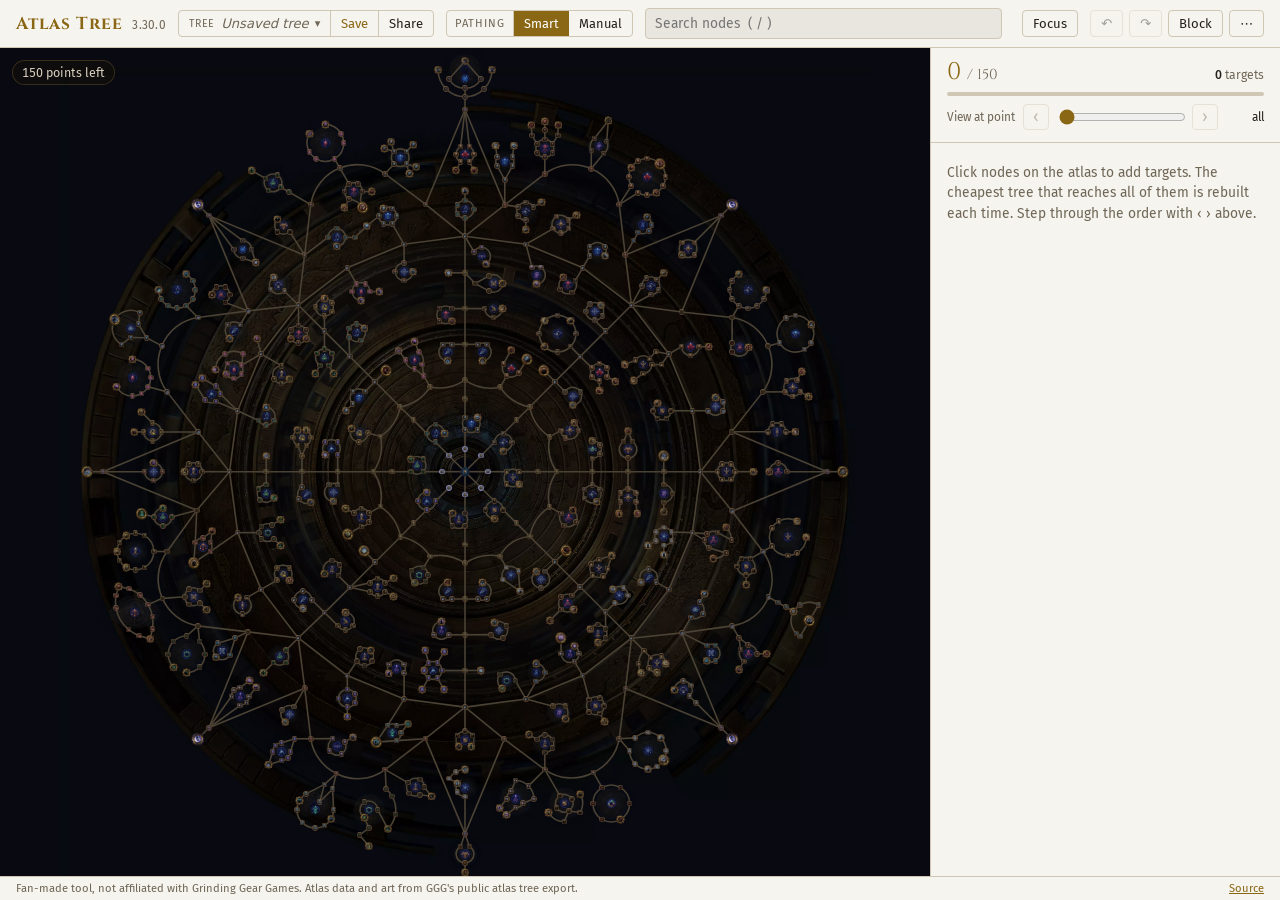
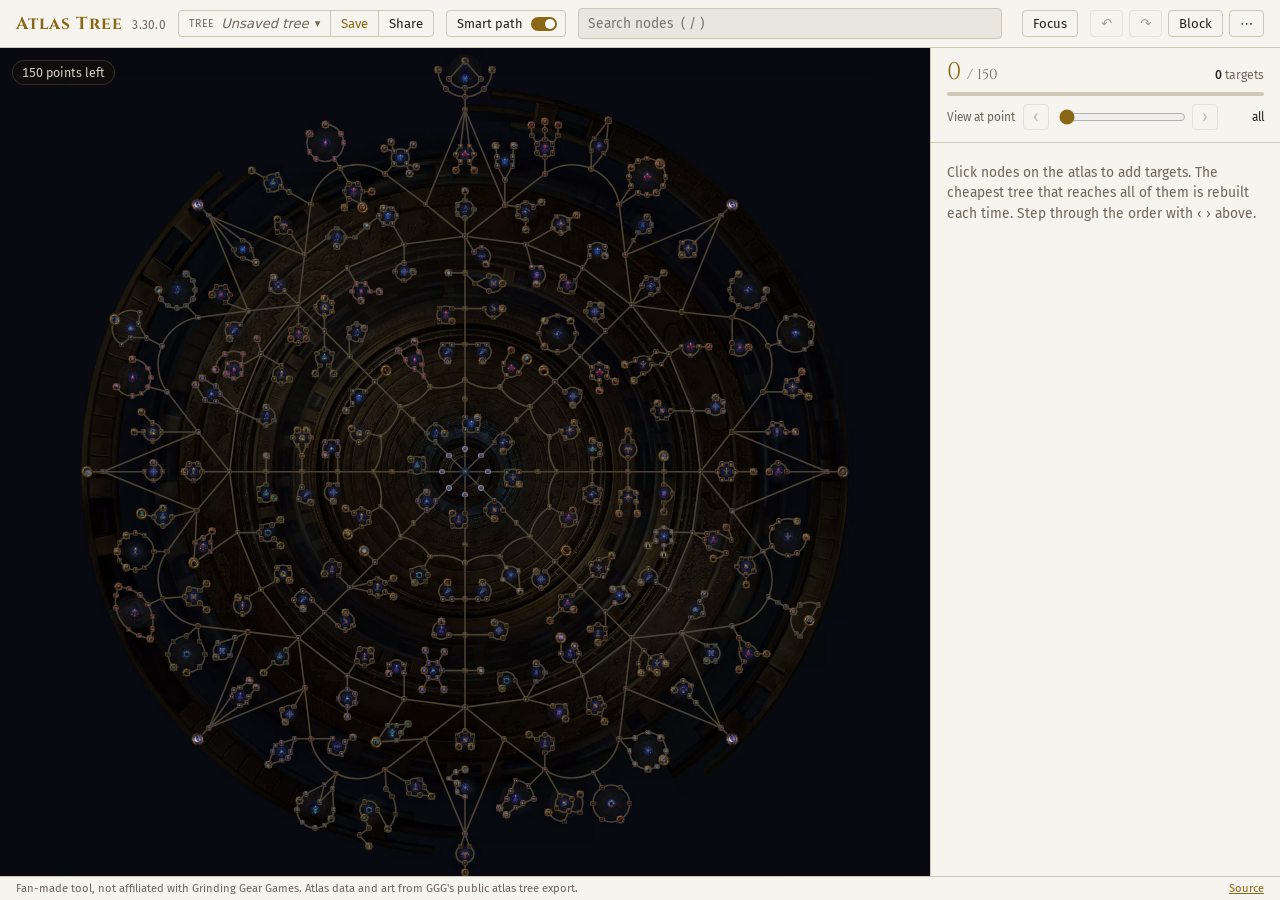
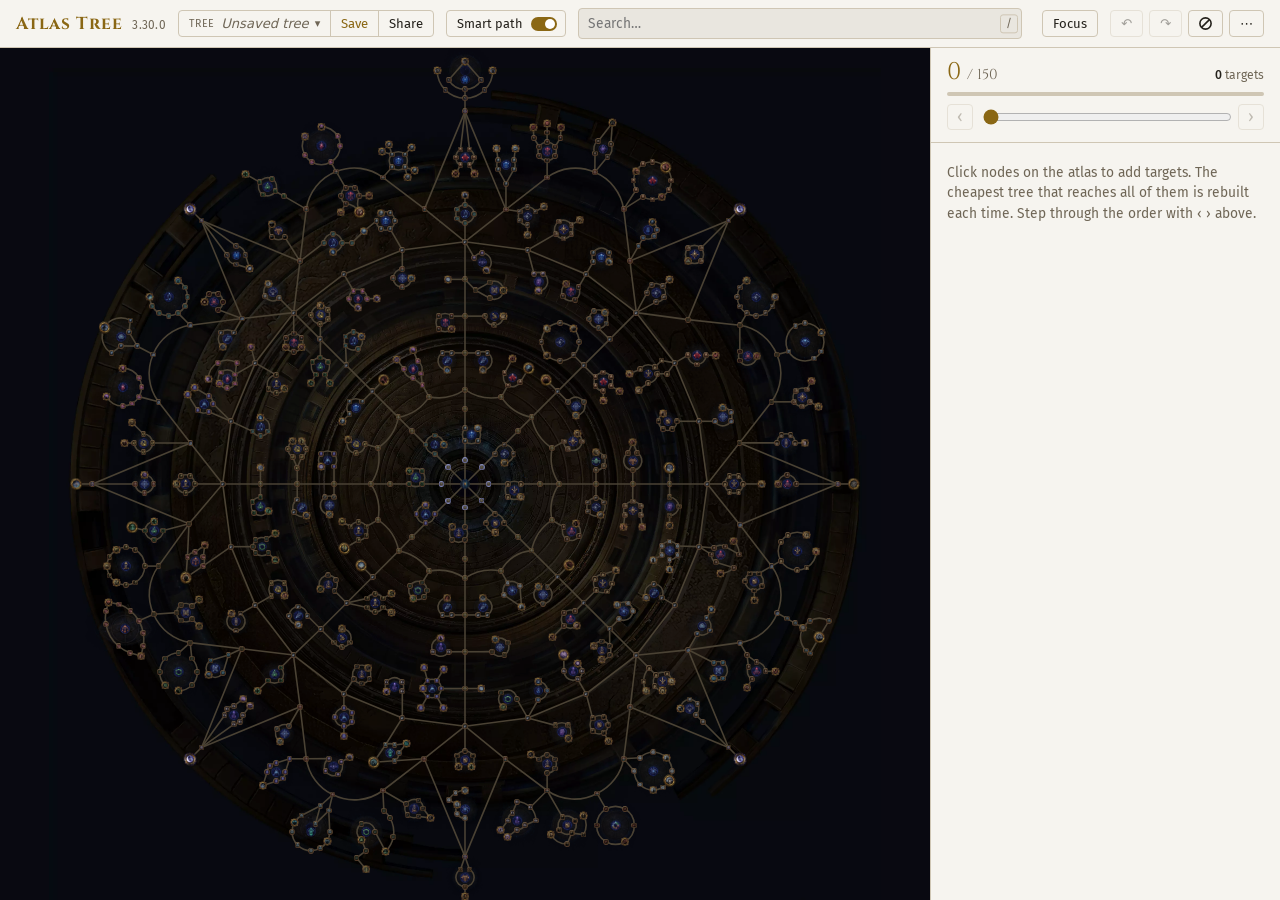
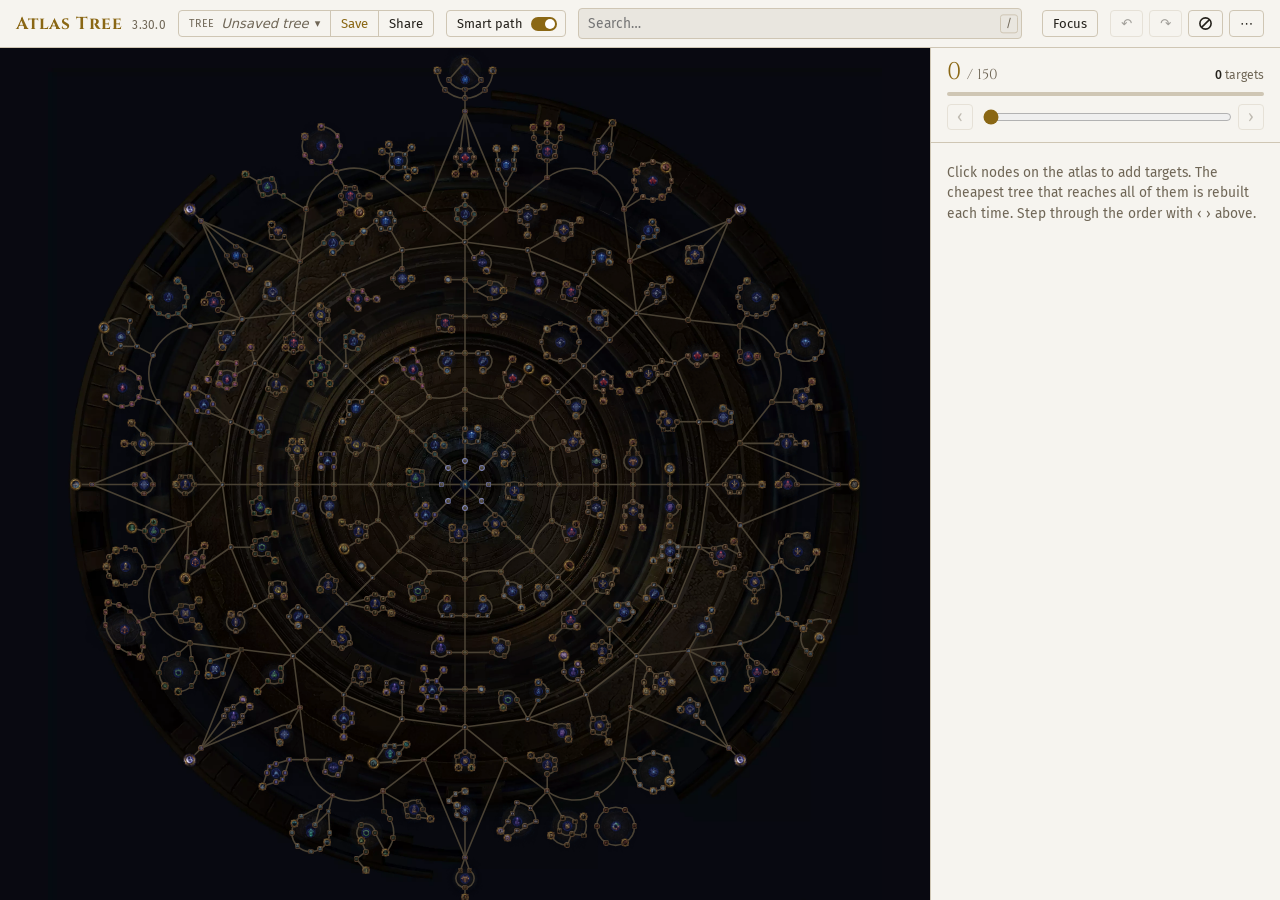
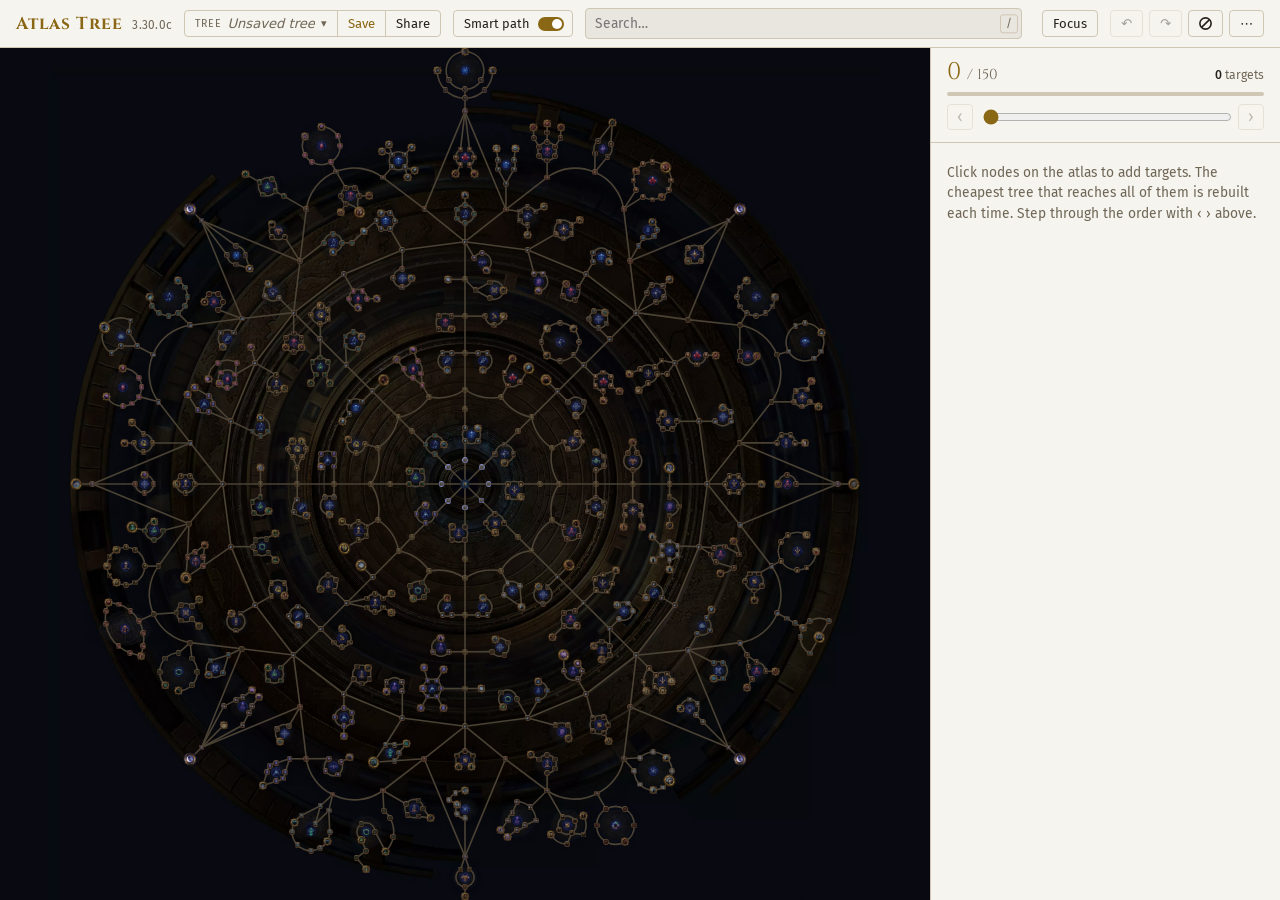
